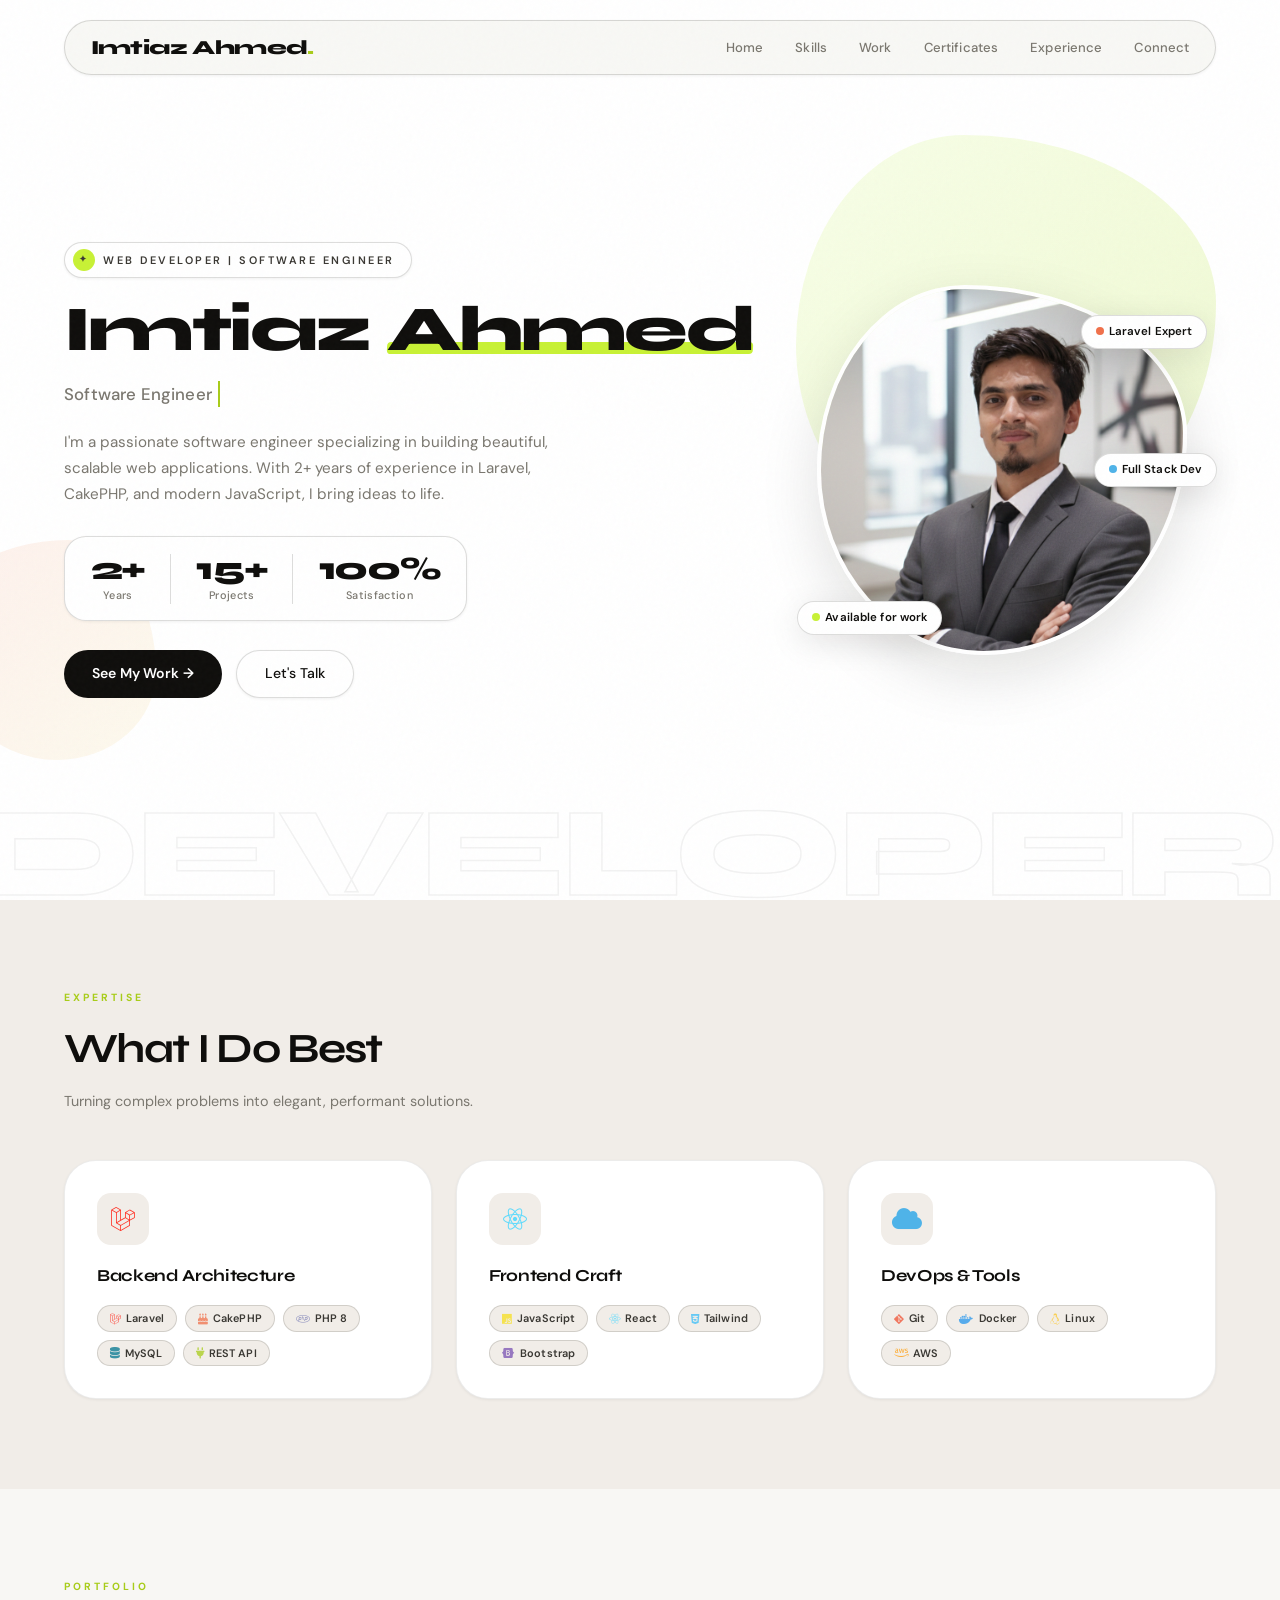
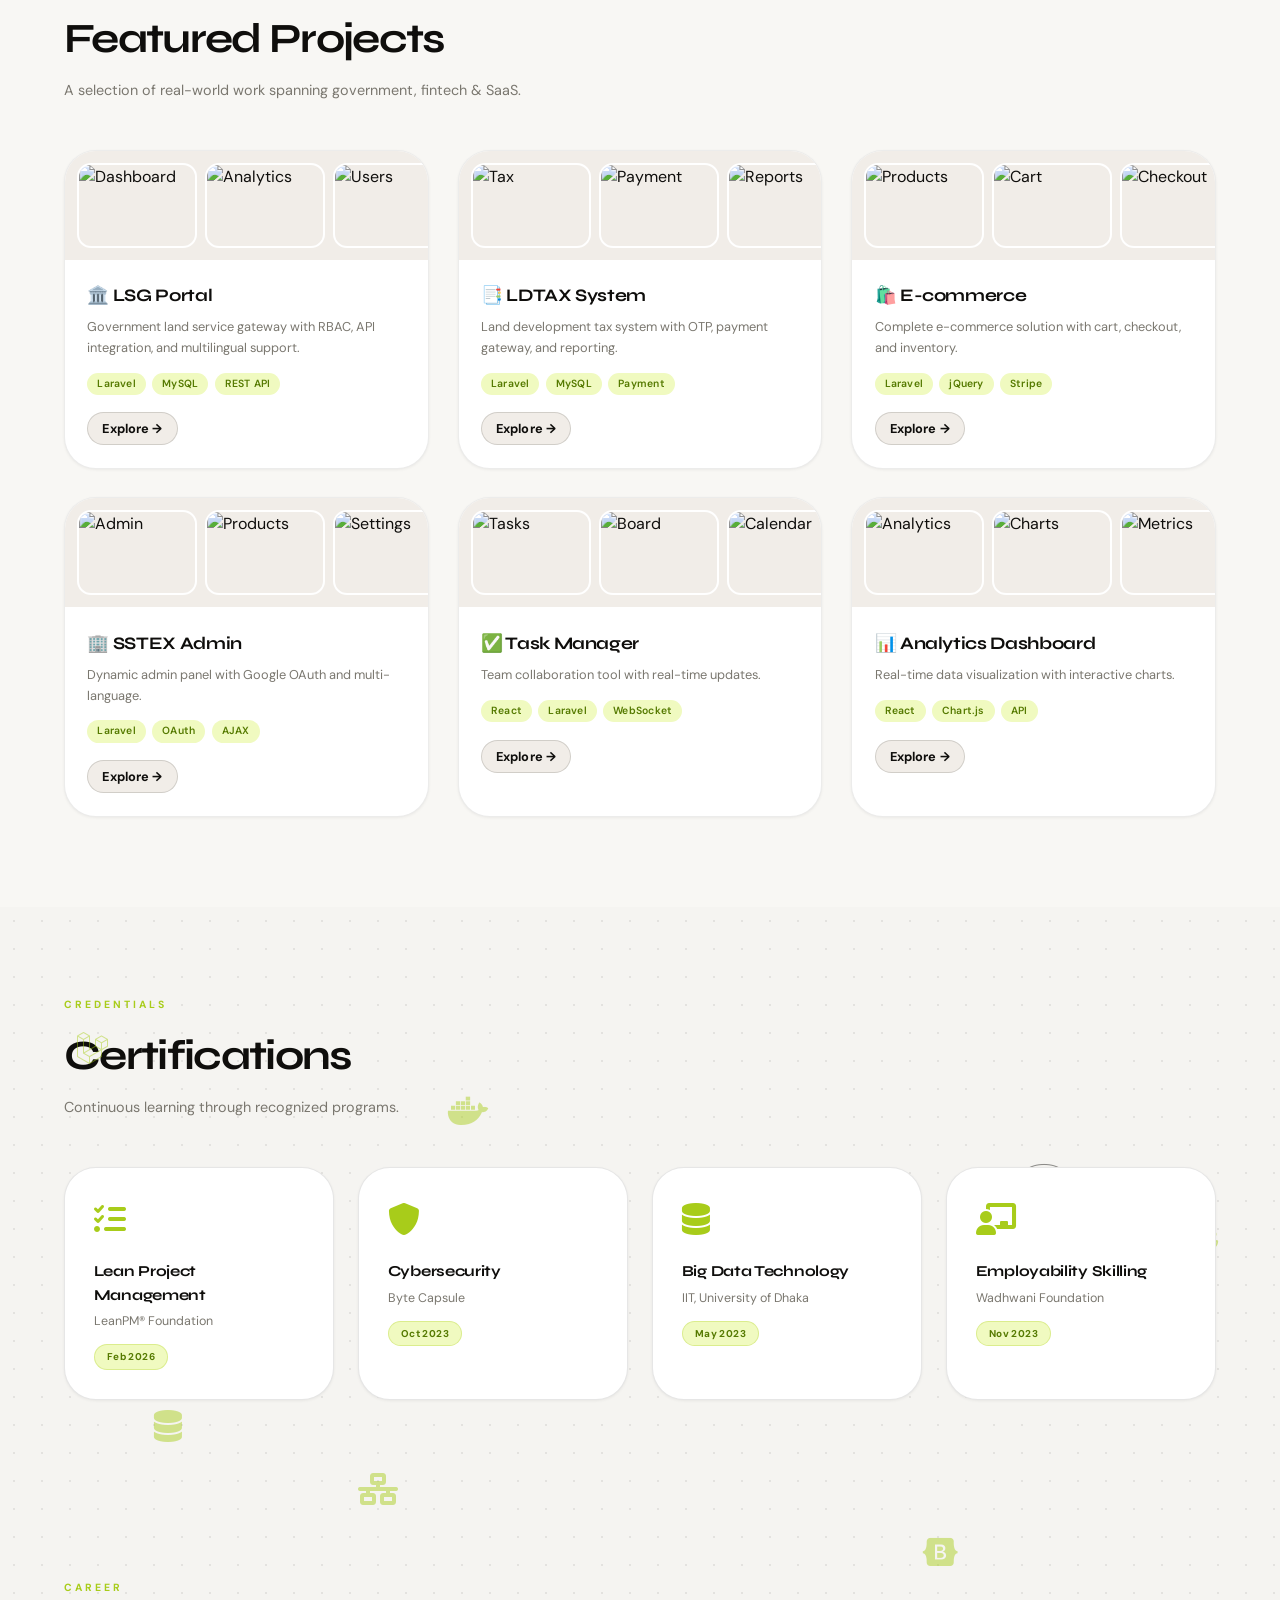
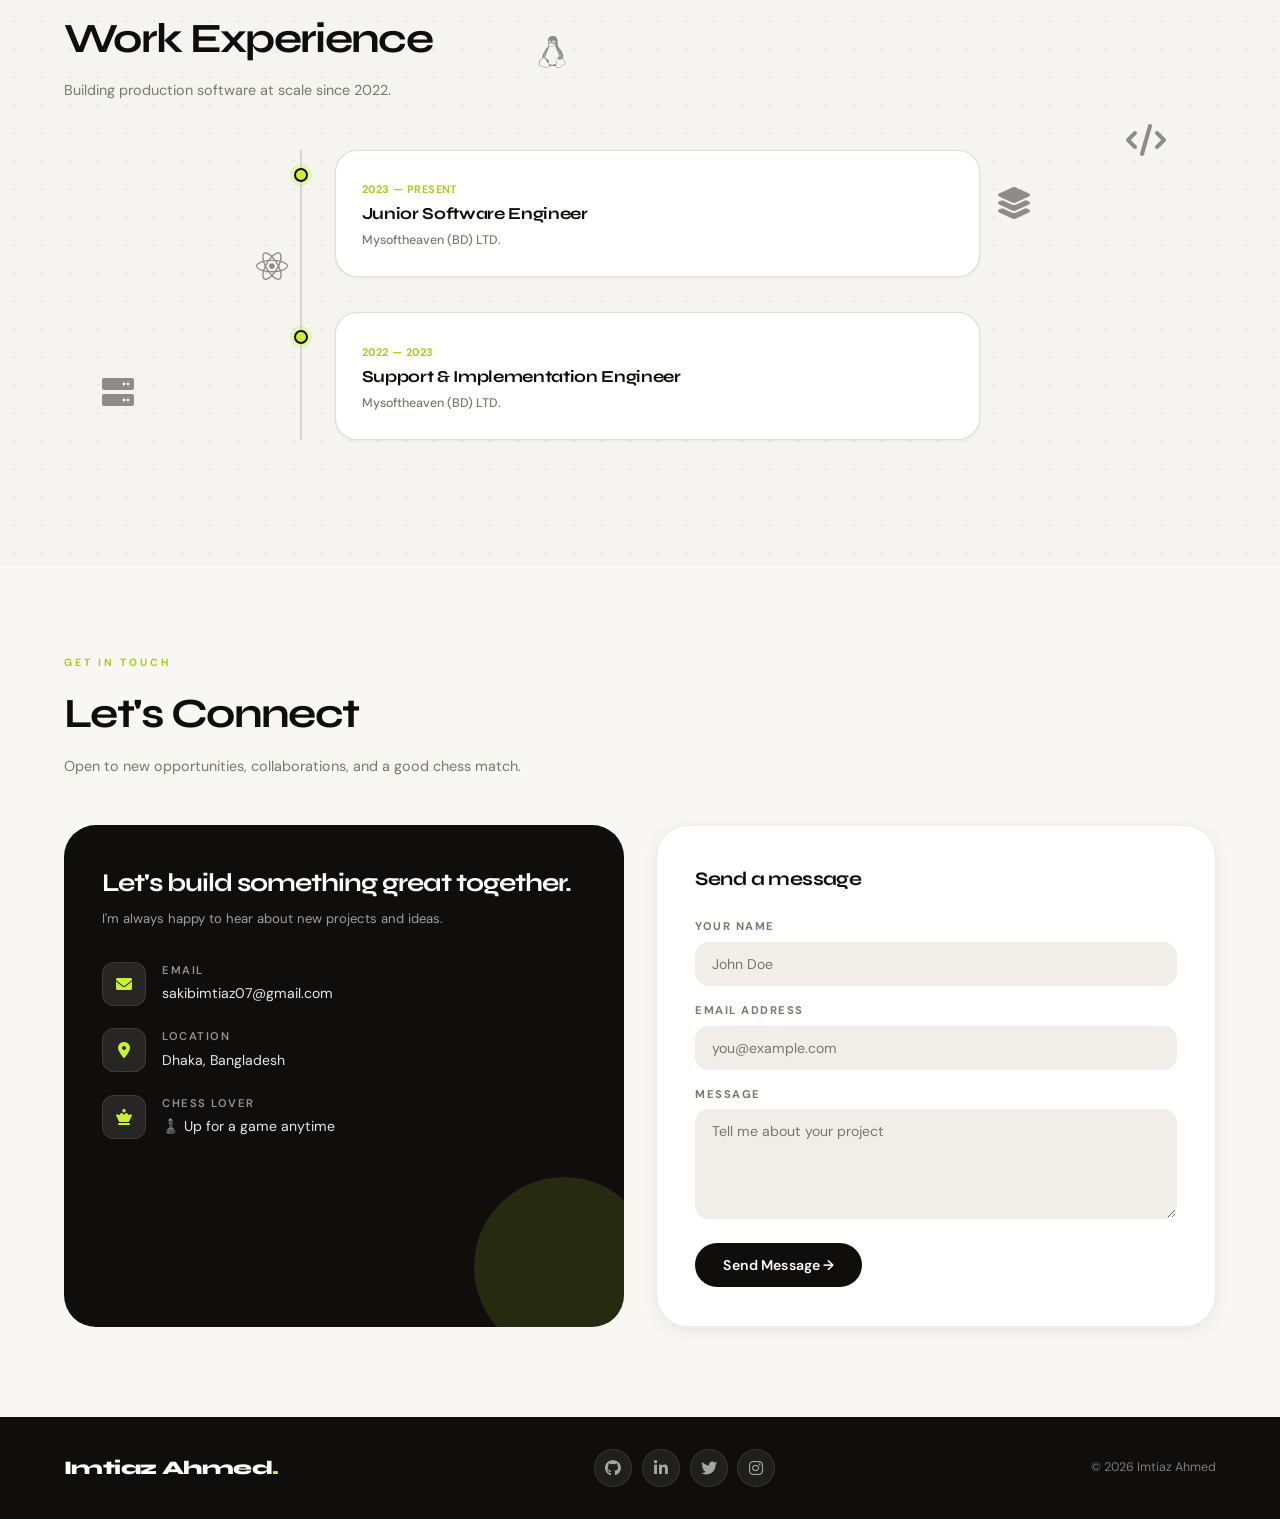
==== index.html @ 787b734d "floating background" ====
<!DOCTYPE html>
<html lang="en">
<head>
<meta charset="UTF-8">
<meta name="viewport" content="width=device-width, initial-scale=1.0, user-scalable=yes">
<meta name="description" content="Imtiaz Ahmed - Creative Full Stack Developer Portfolio">
<title>Imtiaz Ahmed | Software Engineer</title>

<link rel="preconnect" href="https://fonts.googleapis.com">
<link href="https://fonts.googleapis.com/css2?family=Syne:wght@400;500;600;700;800&family=DM+Sans:opsz,wght@9..40,300;9..40,400;9..40,500;9..40,600&display=swap" rel="stylesheet">
<link rel="stylesheet" href="https://cdnjs.cloudflare.com/ajax/libs/font-awesome/6.0.0-beta3/css/all.min.css">

<style>
*, *::before, *::after {
  margin: 0;
  padding: 0;
  box-sizing: border-box;
}

:root {
  --bg: #f8f7f4;
  --bg-soft: #f1ede8;
  --bg-card: #ffffff;
  --ink: #0f0e0c;
  --ink-2: #3a3833;
  --ink-3: #7a776f;
  --ink-4: #b0ad a6;
  --lime: #c8f135;
  --lime-dark: #a8cc1a;
  --lime-pale: #f0fac0;
  --gold: #e8c547;
  --coral: #f0704a;
  --sky: #4fb3e8;
  --border: rgba(15,14,12,0.08);
  --border-2: rgba(15,14,12,0.14);
  --shadow-sm: 0 1px 3px rgba(15,14,12,0.06);
  --shadow: 0 4px 16px rgba(15,14,12,0.07);
  --shadow-md: 0 8px 32px rgba(15,14,12,0.10);
  --shadow-lg: 0 20px 60px rgba(15,14,12,0.12);
  --r-sm: 14px;
  --r: 22px;
  --r-lg: 32px;
  --r-xl: 48px;
  --font-display: 'Syne', sans-serif;
  --font-body: 'DM Sans', sans-serif;
}

html { scroll-behavior: smooth; }

body {
  font-family: var(--font-body);
  background: #ffffff;
  color: var(--ink);
  line-height: 1.55;
  overflow-x: hidden;
}

::selection { background: var(--lime); color: var(--ink); }

::-webkit-scrollbar { width: 5px; }
::-webkit-scrollbar-track { background: var(--bg-soft); }
::-webkit-scrollbar-thumb { background: var(--ink); border-radius: 10px; }

/* ====== NOISE OVERLAY ====== */
body::before {
  content: '';
  position: fixed;
  inset: 0;
  pointer-events: none;
  z-index: 9999;
  opacity: 0.025;
  background-image: url("data:image/svg+xml,%3Csvg viewBox='0 0 256 256' xmlns='http://www.w3.org/2000/svg'%3E%3Cfilter id='noise'%3E%3CfeTurbulence type='fractalNoise' baseFrequency='0.9' numOctaves='4' stitchTiles='stitch'/%3E%3C/filter%3E%3Crect width='100%25' height='100%25' filter='url(%23noise)'/%3E%3C/svg%3E");
}

/* ====== NAV ====== */
nav {
  position: fixed;
  top: 20px;
  left: 50%;
  transform: translateX(-50%);
  width: 90%;
  max-width: 1200px;
  background: rgba(248,247,244,0.88);
  backdrop-filter: blur(20px);
  -webkit-backdrop-filter: blur(20px);
  border-radius: 60px;
  padding: 0.7rem 1.6rem;
  z-index: 1000;
  transition: all 0.35s cubic-bezier(0.4,0,0.2,1);
  border: 1px solid var(--border-2);
  box-shadow: var(--shadow-sm);
}

nav.scrolled {
  top: 10px;
  box-shadow: var(--shadow);
}

.nav-container {
  display: flex;
  justify-content: space-between;
  align-items: center;
}

.logo {
  font-family: var(--font-display);
  font-size: 1.25rem;
  font-weight: 800;
  color: var(--ink);
  letter-spacing: -0.03em;
  position: relative;
}

.logo::after {
  content: '.';
  color: var(--lime-dark);
}

.nav-links {
  display: flex;
  gap: 2rem;
  list-style: none;
}

.nav-links a {
  text-decoration: none;
  color: var(--ink-3);
  font-weight: 500;
  font-size: 0.82rem;
  letter-spacing: 0.01em;
  transition: color 0.2s;
  position: relative;
}

.nav-links a::after {
  content: '';
  position: absolute;
  bottom: -3px;
  left: 0;
  width: 0;
  height: 2px;
  background: var(--lime-dark);
  border-radius: 2px;
  transition: width 0.2s;
}

.nav-links a:hover { color: var(--ink); }
.nav-links a:hover::after { width: 100%; }

.menu-btn {
  display: none;
  font-size: 1.2rem;
  cursor: pointer;
  color: var(--ink);
  background: none;
  border: none;
}

/* ====== HERO ====== */
.hero {
  min-height: 100vh;
  display: flex;
  align-items: center;
  padding: 120px 5% 80px;
  position: relative;
  overflow: clip;
}

/* big decorative bg text */
.hero-bg-text {
  position: absolute;
  bottom: -2%;
  left: -2%;
  font-family: var(--font-display);
  font-size: clamp(65px, 10vw, 130px);
  font-weight: 800;
  color: transparent;
  -webkit-text-stroke: 1.5px rgba(15,14,12,0.055);
  letter-spacing: -0.04em;
  line-height: 1;
  pointer-events: none;
  user-select: none;
  white-space: nowrap;
  width: max-content;
}

/* floating accent shapes */
.hero-shape-1 {
  position: absolute;
  top: 15%;
  right: 5%;
  width: 420px;
  height: 420px;
  border-radius: 40% 60% 55% 45% / 50% 40% 60% 50%;
  background: linear-gradient(135deg, #d4f97c 0%, #b8e832 60%, #96cc00 100%);
  opacity: 0.18;
  animation: morphBlob 12s ease-in-out infinite;
  pointer-events: none;
}

.hero-shape-2 {
  position: absolute;
  top: 60%;
  left: -5%;
  width: 220px;
  height: 220px;
  border-radius: 60% 40% 45% 55% / 40% 60% 40% 60%;
  background: linear-gradient(135deg, var(--coral), var(--gold));
  opacity: 0.10;
  animation: morphBlob 16s ease-in-out infinite reverse;
  pointer-events: none;
}

@keyframes morphBlob {
  0%,100% { border-radius: 40% 60% 55% 45% / 50% 40% 60% 50%; transform: rotate(0deg); }
  33% { border-radius: 60% 40% 35% 65% / 40% 65% 35% 60%; transform: rotate(4deg); }
  66% { border-radius: 35% 65% 60% 40% / 65% 35% 65% 35%; transform: rotate(-4deg); }
}

.hero-container {
  max-width: 1200px;
  margin: 0 auto;
  display: grid;
  grid-template-columns: 1fr 0.85fr;
  gap: 4rem;
  align-items: center;
  position: relative;
  z-index: 2;
  width: 100%;
}

.hero-badge {
  display: inline-flex;
  align-items: center;
  gap: 8px;
  font-size: 0.68rem;
  font-weight: 600;
  text-transform: uppercase;
  letter-spacing: 2.5px;
  color: var(--ink-2);
  margin-bottom: 1.4rem;
  padding: 6px 16px 6px 8px;
  background: white;
  border-radius: 30px;
  border: 1px solid var(--border-2);
  box-shadow: var(--shadow-sm);
}

.hero-badge-dot {
  width: 22px;
  height: 22px;
  border-radius: 50%;
  background: var(--lime);
  display: flex;
  align-items: center;
  justify-content: center;
  font-size: 0.55rem;
  animation: pulse-dot 2s ease infinite;
}

@keyframes pulse-dot {
  0%,100% { box-shadow: 0 0 0 0 rgba(200,241,53,0.5); }
  50% { box-shadow: 0 0 0 6px rgba(200,241,53,0); }
}

.hero h1 {
  font-family: var(--font-display);
  font-size: clamp(2.5rem, 5vw, 4.5rem);
  font-weight: 800;
  line-height: 0.9;
  letter-spacing: -0.04em;
  margin-bottom: 1rem;
  color: var(--ink);
  white-space: nowrap;
}

.hero h1 .highlight {
  position: relative;
  display: inline-block;
  color: var(--ink);
}

.hero h1 .highlight::after {
  content: '';
  position: absolute;
  bottom: 4px;
  left: 0;
  width: 100%;
  height: 12px;
  background: var(--lime);
  border-radius: 4px;
  z-index: -1;
  transform: skewX(-3deg);
}

/* ===== TYPING TEXT ===== */
.typing-wrapper {
  min-height: 40px;
  display: flex;
  align-items: center;
  margin-bottom: 0.8rem;
}

#typed-text {
  font-size: 1.05rem;
  font-weight: 500;
  color: var(--ink-3);
  display: inline-block;
  white-space: nowrap;
  border-right: 2.5px solid var(--lime-dark);
  padding-right: 6px;
  min-height: 1.2em;
  letter-spacing: 0.01em;
}

@keyframes blink {
  0%, 100% { border-color: var(--lime-dark); }
  50% { border-color: transparent; }
}

#typed-text { animation: blink 1s step-end infinite; }

.hero-desc {
  color: var(--ink-3);
  margin: 1rem 0 1.5rem;
  line-height: 1.7;
  font-size: 0.95rem;
  max-width: 500px;
}

.hero-stats {
  display: flex;
  gap: 0;
  margin: 1.8rem 0;
  background: white;
  border-radius: var(--r);
  border: 1px solid var(--border-2);
  overflow: hidden;
  width: fit-content;
  box-shadow: var(--shadow-sm);
}

.hero-stat-item {
  padding: 1rem 1.6rem;
  text-align: center;
  position: relative;
}

.hero-stat-item:not(:last-child)::after {
  content: '';
  position: absolute;
  right: 0;
  top: 20%;
  height: 60%;
  width: 1px;
  background: var(--border-2);
}

.stat-value {
  font-family: var(--font-display);
  font-size: 2rem;
  font-weight: 800;
  color: var(--ink);
  letter-spacing: -0.04em;
  line-height: 1;
  display: block;
}

.stat-label {
  font-size: 0.68rem;
  color: var(--ink-3);
  font-weight: 500;
  margin-top: 2px;
  letter-spacing: 0.03em;
}

.btn-group {
  display: flex;
  gap: 0.9rem;
  flex-wrap: wrap;
}

.btn-primary {
  background: var(--ink);
  color: white;
  padding: 13px 28px;
  border-radius: 40px;
  text-decoration: none;
  font-family: var(--font-body);
  font-weight: 600;
  font-size: 0.88rem;
  transition: all 0.25s;
  display: inline-flex;
  align-items: center;
  gap: 8px;
  border: none;
  cursor: pointer;
  letter-spacing: 0.01em;
}

.btn-primary:hover {
  background: var(--ink-2);
  transform: translateY(-2px);
  box-shadow: 0 8px 24px rgba(15,14,12,0.2);
}

.btn-outline {
  border: 1.5px solid var(--border-2);
  background: white;
  padding: 12px 28px;
  border-radius: 40px;
  text-decoration: none;
  color: var(--ink);
  font-family: var(--font-body);
  font-weight: 500;
  font-size: 0.88rem;
  transition: all 0.25s;
  display: inline-flex;
  align-items: center;
  gap: 8px;
  box-shadow: var(--shadow-sm);
}

.btn-outline:hover {
  border-color: var(--ink);
  transform: translateY(-2px);
  box-shadow: var(--shadow);
}

.profile-wrapper {
  display: flex;
  justify-content: flex-end;
  align-items: center;
  position: relative;
}

.profile-frame {
  position: relative;
  width: 370px;
  height: 370px;
}

.profile-img {
  width: 100%;
  height: 100%;
  border-radius: 40% 60% 55% 45% / 50% 40% 60% 50%;
  object-fit: cover;
  border: 4px solid white;
  box-shadow: var(--shadow-lg);
  animation: morphFrame 14s ease-in-out infinite;
  display: block;
}

@keyframes morphFrame {
  0%,100% { border-radius: 40% 60% 55% 45% / 50% 40% 60% 50%; }
  33% { border-radius: 60% 40% 40% 60% / 45% 60% 40% 55%; }
  66% { border-radius: 45% 55% 60% 40% / 60% 40% 55% 45%; }
}

/* floating chips on profile */
.profile-chip {
  position: absolute;
  background: white;
  border-radius: 30px;
  padding: 7px 14px;
  font-size: 0.72rem;
  font-weight: 600;
  color: var(--ink);
  box-shadow: var(--shadow-md);
  border: 1px solid var(--border-2);
  white-space: nowrap;
  letter-spacing: 0.01em;
}

.chip-1 { bottom: 20px; left: -20px; }
.chip-2 { top: 30px; right: -20px; }
.chip-3 { top: 50%; right: -30px; transform: translateY(-50%); }

.chip-dot {
  display: inline-block;
  width: 8px;
  height: 8px;
  border-radius: 50%;
  margin-right: 5px;
}

/* ====== SECTION BASE ====== */
section {
  padding: 90px 5%;
}

.section-container {
  max-width: 1200px;
  margin: 0 auto;
}

.section-eyebrow {
  font-size: 0.65rem;
  font-weight: 700;
  text-transform: uppercase;
  letter-spacing: 3px;
  color: var(--lime-dark);
  margin-bottom: 0.7rem;
}

.section-title {
  font-family: var(--font-display);
  font-size: clamp(1.8rem, 3.5vw, 2.6rem);
  font-weight: 700;
  letter-spacing: -0.04em;
  margin-bottom: 0.5rem;
  color: var(--ink);
  text-align: left;
}

.section-title span {
  position: relative;
  display: inline-block;
}

.section-title span::after {
  content: '';
  position: absolute;
  bottom: 2px;
  left: 0;
  width: 100%;
  height: 8px;
  background: var(--lime);
  border-radius: 3px;
  z-index: -1;
  transform: skewX(-2deg);
}

.section-subtitle {
  color: var(--ink-3);
  font-size: 0.9rem;
  margin-bottom: 3rem;
  max-width: 480px;
}

/* ====== SKILLS ====== */
#skills {
  background: var(--bg-soft);
}

.skills-grid {
  display: grid;
  grid-template-columns: repeat(auto-fit, minmax(300px, 1fr));
  gap: 1.5rem;
}

.skill-card {
  background: white;
  border-radius: var(--r-lg);
  padding: 2rem;
  transition: all 0.3s cubic-bezier(0.4,0,0.2,1);
  box-shadow: var(--shadow-sm);
  border: 1px solid var(--border);
  position: relative;
  overflow: hidden;
}

.skill-card::before {
  content: '';
  position: absolute;
  top: 0;
  left: 0;
  right: 0;
  height: 3px;
  background: linear-gradient(90deg, var(--lime), var(--sky));
  transform: scaleX(0);
  transform-origin: left;
  transition: transform 0.3s;
}

.skill-card:hover {
  transform: translateY(-6px);
  box-shadow: var(--shadow-md);
  border-color: rgba(200,241,53,0.4);
}

.skill-card:hover::before { transform: scaleX(1); }

.skill-icon {
  width: 52px;
  height: 52px;
  border-radius: 14px;
  background: var(--bg-soft);
  display: flex;
  align-items: center;
  justify-content: center;
  font-size: 1.5rem;
  margin-bottom: 1.1rem;
  color: var(--ink-2);
}

.skill-card h3 {
  font-family: var(--font-display);
  font-size: 1.05rem;
  font-weight: 700;
  letter-spacing: -0.02em;
  margin-bottom: 0.3rem;
  color: var(--ink);
}

.skill-tags {
  display: flex;
  flex-wrap: wrap;
  gap: 0.5rem;
  margin-top: 1rem;
}

.skill-tag {
  background: var(--bg-soft);
  padding: 4px 12px;
  border-radius: 30px;
  font-size: 0.68rem;
  color: var(--ink-2);
  font-weight: 600;
  border: 1px solid var(--border-2);
  letter-spacing: 0.01em;
  display: inline-flex;
  align-items: center;
  gap: 5px;
}

.skill-tag i {
  font-size: 0.7rem;
  opacity: 0.75;
}

/* ====== PROJECTS ====== */
#projects { background: var(--bg); }

.projects-grid {
  display: grid;
  grid-template-columns: repeat(auto-fill, minmax(360px, 1fr));
  gap: 1.8rem;
}

.project-card {
  background: white;
  border-radius: var(--r-lg);
  overflow: hidden;
  transition: all 0.3s cubic-bezier(0.4,0,0.2,1);
  box-shadow: var(--shadow-sm);
  border: 1px solid var(--border);
}

.project-card:hover {
  transform: translateY(-8px);
  box-shadow: var(--shadow-lg);
  border-color: rgba(200,241,53,0.35);
}

.project-gallery {
  display: flex;
  gap: 8px;
  padding: 12px;
  background: var(--bg-soft);
  overflow-x: auto;
}

.project-gallery::-webkit-scrollbar { height: 3px; }
.project-gallery::-webkit-scrollbar-thumb { background: var(--border-2); border-radius: 2px; }

.project-gallery img {
  width: 120px;
  height: 85px;
  object-fit: cover;
  border-radius: var(--r-sm);
  cursor: pointer;
  border: 2px solid white;
  transition: all 0.2s;
  flex-shrink: 0;
}

.project-gallery img:hover {
  transform: scale(1.04);
  border-color: var(--lime-dark);
}

.project-info { padding: 1.4rem; }

.project-title {
  font-family: var(--font-display);
  font-size: 1.1rem;
  font-weight: 700;
  letter-spacing: -0.02em;
  margin-bottom: 0.5rem;
  color: var(--ink);
}

.project-desc {
  color: var(--ink-3);
  font-size: 0.8rem;
  margin-bottom: 0.9rem;
  line-height: 1.6;
}

.project-tech {
  display: flex;
  flex-wrap: wrap;
  gap: 0.4rem;
  margin-bottom: 1.1rem;
}

.project-tech span {
  background: var(--lime-pale);
  padding: 3px 10px;
  border-radius: 20px;
  font-size: 0.65rem;
  color: #557a00;
  font-weight: 600;
  letter-spacing: 0.02em;
}

.project-link {
  color: var(--ink);
  text-decoration: none;
  font-size: 0.8rem;
  font-weight: 700;
  display: inline-flex;
  align-items: center;
  gap: 6px;
  cursor: pointer;
  background: none;
  border: none;
  font-family: var(--font-body);
  padding: 7px 14px;
  background: var(--bg-soft);
  border-radius: 30px;
  border: 1px solid var(--border-2);
  transition: all 0.2s;
  letter-spacing: 0.01em;
}

.project-link:hover {
  background: var(--ink);
  color: white;
  border-color: var(--ink);
  gap: 10px;
}

/* ====== CERT + EXP WRAPPER ====== */
.cert-exp-wrapper {
  position: relative;
  overflow: hidden;
  padding: 0;
  background: #f5f4f1;
  isolation: isolate;
}

/* Subtle dot grid bg */
.cert-exp-wrapper::before {
  content: '';
  position: absolute;
  inset: 0;
  background-image: radial-gradient(circle, rgba(15,14,12,0.08) 1px, transparent 1px);
  background-size: 28px 28px;
  pointer-events: none;
  z-index: 0;
}

/* floating bg icons */
.floating-tech {
  position: absolute;
  inset: 0;
  z-index: 0;
  pointer-events: none;
}

.floating-tech i {
  position: absolute;
  font-size: 32px;
  color: rgba(15,14,12,0.45);
  animation: floatTech 18s ease-in-out infinite;
}

.floating-tech i:nth-child(odd) { color: rgba(168,204,26,0.48); }
.floating-tech i:nth-child(1){top:10%;left:6%;}
.floating-tech i:nth-child(2){top:20%;left:80%;}
.floating-tech i:nth-child(3){top:40%;left:12%;}
.floating-tech i:nth-child(4){top:65%;left:88%;}
.floating-tech i:nth-child(5){top:30%;left:55%;}
.floating-tech i:nth-child(6){top:75%;left:20%;}
.floating-tech i:nth-child(7){top:50%;left:72%;}
.floating-tech i:nth-child(8){top:82%;left:60%;}
.floating-tech i:nth-child(9){top:15%;left:35%;}
.floating-tech i:nth-child(10){top:58%;left:42%;}
.floating-tech i:nth-child(11){top:25%;left:92%;}
.floating-tech i:nth-child(12){top:85%;left:8%;}
.floating-tech i:nth-child(13){top:45%;left:28%;}
.floating-tech i:nth-child(14){top:70%;left:78%;}

@keyframes floatTech {
  0%,100% { transform: translateY(0) rotate(0deg); }
  50% { transform: translateY(-28px) rotate(8deg); }
}

/* section headers inside cert-exp wrapper */
.cert-exp-wrapper .section-title {
  color: var(--ink);
}

/* ====== CERTS ====== */
#certifications { padding: 90px 5%; }

.certs-grid {
  display: grid;
  grid-template-columns: repeat(auto-fill, minmax(260px, 1fr));
  gap: 1.5rem;
  position: relative;
  z-index: 2;
}

.cert-card {
  padding: 1.8rem;
  border-radius: var(--r-lg);
  background: white;
  border: 1px solid rgba(15,14,12,0.10);
  color: var(--ink);
  transition: all 0.3s cubic-bezier(0.4,0,0.2,1);
  position: relative;
  overflow: hidden;
  box-shadow: var(--shadow-sm);
}

.cert-card::after {
  content: '';
  position: absolute;
  bottom: 0;
  left: 0;
  right: 0;
  height: 3px;
  background: linear-gradient(90deg, var(--lime), var(--gold));
  transform: scaleX(0);
  transform-origin: left;
  transition: transform 0.3s;
}

.cert-card:hover {
  transform: translateY(-8px) scale(1.01);
  box-shadow: var(--shadow-md);
  border-color: rgba(200,241,53,0.5);
}

.cert-card:hover::after { transform: scaleX(1); }

.cert-icon {
  font-size: 2rem;
  margin-bottom: 0.9rem;
  color: var(--lime-dark);
}

.cert-card h3 {
  font-family: var(--font-display);
  font-size: 0.95rem;
  font-weight: 700;
  letter-spacing: -0.02em;
  margin-bottom: 0.3rem;
  color: var(--ink);
}

.cert-card p {
  font-size: 0.78rem;
  color: var(--ink-3);
}

.cert-badge {
  display: inline-block;
  margin-top: 0.8rem;
  font-size: 0.62rem;
  font-weight: 700;
  padding: 4px 12px;
  border-radius: 20px;
  background: var(--lime-pale);
  color: #557a00;
  letter-spacing: 0.04em;
  border: 1px solid rgba(168,204,26,0.3);
}

/* ====== TIMELINE ====== */
#experience { padding: 90px 5%; }

.timeline {
  max-width: 680px;
  margin: 0 auto;
  position: relative;
  z-index: 2;
}

.timeline::before {
  content: '';
  position: absolute;
  left: 0;
  top: 0;
  width: 2px;
  height: 100%;
  background: var(--border-2);
}

.timeline-item {
  position: relative;
  padding-left: 2.2rem;
  margin-bottom: 2.2rem;
}

.timeline-dot {
  position: absolute;
  left: -6px;
  top: 18px;
  width: 14px;
  height: 14px;
  background: var(--lime);
  border-radius: 50%;
  border: 2.5px solid var(--ink);
  box-shadow: 0 0 0 4px rgba(200,241,53,0.3);
}

.timeline-content {
  background: white;
  border-radius: var(--r);
  padding: 1.6rem;
  border: 1px solid var(--border-2);
  box-shadow: var(--shadow-sm);
  transition: all 0.3s;
}

.timeline-item:hover .timeline-content {
  transform: translateX(6px);
  box-shadow: var(--shadow);
  border-color: rgba(200,241,53,0.4);
}

.timeline-date {
  font-size: 0.68rem;
  font-weight: 700;
  color: var(--lime-dark);
  letter-spacing: 0.04em;
  text-transform: uppercase;
  margin-bottom: 0.3rem;
}

.timeline-title {
  font-family: var(--font-display);
  font-size: 1.05rem;
  font-weight: 700;
  letter-spacing: -0.02em;
  margin-bottom: 0.25rem;
  color: var(--ink);
}

.timeline-company {
  font-size: 0.78rem;
  color: var(--ink-3);
  font-weight: 500;
}

/* ====== CONTACT ====== */
#contact { background: var(--bg); }

.contact-grid {
  display: grid;
  grid-template-columns: 1fr 1fr;
  gap: 2rem;
}

.contact-info {
  background: var(--ink);
  border-radius: var(--r-lg);
  padding: 2.4rem;
  color: white;
  position: relative;
  overflow: hidden;
}

.contact-info::before {
  content: '';
  position: absolute;
  bottom: -30px;
  right: -30px;
  width: 180px;
  height: 180px;
  border-radius: 50%;
  background: var(--lime);
  opacity: 0.12;
}

.contact-info-title {
  font-family: var(--font-display);
  font-size: 1.6rem;
  font-weight: 700;
  letter-spacing: -0.04em;
  margin-bottom: 0.4rem;
}

.contact-info-sub {
  font-size: 0.82rem;
  opacity: 0.6;
  margin-bottom: 2rem;
}

.contact-item {
  display: flex;
  align-items: flex-start;
  gap: 1rem;
  margin-bottom: 1.4rem;
}

.contact-icon {
  width: 44px;
  height: 44px;
  background: rgba(255,255,255,0.1);
  border-radius: 12px;
  display: flex;
  align-items: center;
  justify-content: center;
  color: var(--lime);
  font-size: 1rem;
  flex-shrink: 0;
  border: 1px solid rgba(255,255,255,0.1);
}

.contact-item strong {
  display: block;
  font-size: 0.7rem;
  text-transform: uppercase;
  letter-spacing: 1.5px;
  opacity: 0.55;
  margin-bottom: 2px;
  font-weight: 600;
}

.contact-item span {
  font-size: 0.88rem;
  opacity: 0.9;
}

.contact-form {
  background: white;
  border-radius: var(--r-lg);
  padding: 2.4rem;
  box-shadow: var(--shadow);
  border: 1px solid var(--border);
}

.contact-form-title {
  font-family: var(--font-display);
  font-size: 1.2rem;
  font-weight: 700;
  letter-spacing: -0.03em;
  margin-bottom: 1.5rem;
  color: var(--ink);
}

.form-group {
  margin-bottom: 1rem;
}

.form-group label {
  display: block;
  font-size: 0.7rem;
  font-weight: 700;
  text-transform: uppercase;
  letter-spacing: 1.5px;
  color: var(--ink-3);
  margin-bottom: 0.4rem;
}

.form-group input,
.form-group textarea {
  width: 100%;
  padding: 12px 16px;
  background: var(--bg-soft);
  border: 1.5px solid transparent;
  border-radius: var(--r-sm);
  font-family: var(--font-body);
  font-size: 0.88rem;
  color: var(--ink);
  transition: all 0.2s;
}

.form-group input:focus,
.form-group textarea:focus {
  outline: none;
  border-color: var(--lime-dark);
  background: white;
  box-shadow: 0 0 0 4px rgba(200,241,53,0.15);
}

.form-group textarea {
  min-height: 110px;
  resize: vertical;
}

/* ====== FOOTER ====== */
footer {
  background: var(--ink);
  padding: 2rem 5%;
  color: white;
}

.footer-content {
  max-width: 1200px;
  margin: 0 auto;
  display: flex;
  justify-content: space-between;
  align-items: center;
  flex-wrap: wrap;
  gap: 1rem;
}

.footer-logo {
  font-family: var(--font-display);
  font-size: 1.2rem;
  font-weight: 800;
  color: white;
  letter-spacing: -0.03em;
}

.footer-logo::after {
  content: '.';
  color: var(--lime);
}

.footer-copy {
  font-size: 0.78rem;
  opacity: 0.45;
}

.social-links {
  display: flex;
  gap: 0.6rem;
}

.social-links a {
  width: 38px;
  height: 38px;
  background: rgba(255,255,255,0.07);
  border-radius: 50%;
  display: flex;
  align-items: center;
  justify-content: center;
  color: rgba(255,255,255,0.6);
  transition: all 0.2s;
  text-decoration: none;
  border: 1px solid rgba(255,255,255,0.1);
}

.social-links a:hover {
  background: var(--lime);
  color: var(--ink);
  border-color: var(--lime);
  transform: translateY(-3px);
}

/* ====== MODAL ====== */
.modal-overlay {
  display: none;
  position: fixed;
  inset: 0;
  background: rgba(15,14,12,0.6);
  z-index: 9999;
  align-items: center;
  justify-content: center;
  padding: 1rem;
  backdrop-filter: blur(8px);
  -webkit-backdrop-filter: blur(8px);
  animation: fadeOverlay 0.2s ease;
}

.modal-overlay.active { display: flex; }

@keyframes fadeOverlay {
  from { opacity: 0; }
  to { opacity: 1; }
}

.modal-box {
  background: white;
  border-radius: var(--r-xl);
  max-width: 680px;
  width: 100%;
  max-height: 90vh;
  overflow-y: auto;
  box-shadow: 0 40px 100px rgba(15,14,12,0.3);
  animation: slideUp 0.35s cubic-bezier(0.34, 1.56, 0.64, 1);
  border: 1px solid var(--border-2);
}

@keyframes slideUp {
  from { opacity: 0; transform: translateY(40px) scale(0.95); }
  to { opacity: 1; transform: translateY(0) scale(1); }
}

.modal-box::-webkit-scrollbar { width: 4px; }
.modal-box::-webkit-scrollbar-thumb { background: var(--border-2); border-radius: 4px; }

.modal-header {
  padding: 2rem 2rem 1.6rem;
  position: relative;
  border-bottom: 1px solid var(--border);
}

.modal-type-badge {
  display: inline-block;
  font-size: 0.6rem;
  font-weight: 700;
  text-transform: uppercase;
  letter-spacing: 2px;
  padding: 4px 12px;
  border-radius: 20px;
  margin-bottom: 0.7rem;
}

.modal-project-title {
  font-family: var(--font-display);
  font-size: 1.5rem;
  font-weight: 800;
  letter-spacing: -0.04em;
  margin-bottom: 0.25rem;
}

.modal-company {
  font-size: 0.8rem;
  font-weight: 500;
  opacity: 0.65;
}

.modal-close {
  position: absolute;
  top: 1.4rem;
  right: 1.4rem;
  width: 34px;
  height: 34px;
  border-radius: 50%;
  background: var(--bg-soft);
  border: 1px solid var(--border-2);
  cursor: pointer;
  font-size: 0.85rem;
  color: var(--ink-3);
  display: flex;
  align-items: center;
  justify-content: center;
  transition: all 0.2s;
}

.modal-close:hover {
  background: var(--ink);
  color: white;
  border-color: var(--ink);
}

.modal-body { padding: 1.8rem 2rem 2.2rem; }

.modal-meta-row {
  display: flex;
  flex-wrap: wrap;
  gap: 8px;
  margin-bottom: 1.5rem;
}

.modal-meta-chip {
  font-size: 0.68rem;
  padding: 5px 12px;
  border-radius: 20px;
  background: var(--bg-soft);
  color: var(--ink-2);
  border: 1px solid var(--border-2);
  font-weight: 500;
  display: inline-flex;
  align-items: center;
  gap: 5px;
}

.modal-section-label {
  font-size: 0.6rem;
  font-weight: 700;
  text-transform: uppercase;
  letter-spacing: 2px;
  color: var(--ink-3);
  margin-bottom: 0.55rem;
}

.modal-desc {
  font-size: 0.84rem;
  line-height: 1.75;
  color: var(--ink-2);
  margin-bottom: 1.5rem;
}

.modal-tech-wrap {
  display: flex;
  flex-wrap: wrap;
  gap: 6px;
  margin-bottom: 1.6rem;
}

.modal-tech-chip {
  font-size: 0.65rem;
  font-weight: 600;
  padding: 4px 12px;
  border-radius: 20px;
  letter-spacing: 0.02em;
}

.modal-divider {
  border: none;
  border-top: 1px solid var(--border);
  margin: 1.4rem 0;
}

.modal-links {
  display: flex;
  gap: 10px;
  flex-wrap: wrap;
}

.modal-link-btn {
  font-size: 0.78rem;
  font-weight: 600;
  padding: 10px 22px;
  border-radius: 30px;
  text-decoration: none;
  display: inline-flex;
  align-items: center;
  gap: 7px;
  transition: all 0.2s;
  cursor: pointer;
  border: none;
  font-family: var(--font-body);
  letter-spacing: 0.01em;
}

.modal-link-primary {
  background: var(--ink);
  color: white;
}

.modal-link-primary:hover {
  background: var(--ink-2);
  transform: translateY(-2px);
  box-shadow: 0 6px 18px rgba(15,14,12,0.2);
}

.modal-link-secondary {
  background: white;
  color: var(--ink);
  border: 1.5px solid var(--border-2) !important;
  box-shadow: var(--shadow-sm);
}

.modal-link-secondary:hover {
  border-color: var(--ink) !important;
  transform: translateY(-2px);
}

/* ====== ANIMATIONS ====== */
@keyframes fadeUp {
  from { opacity: 0; transform: translateY(28px); }
  to { opacity: 1; transform: translateY(0); }
}

.fade-up { animation: fadeUp 0.5s ease forwards; }

/* ====== RESPONSIVE ====== */
@media (max-width: 900px) {
  .menu-btn { display: block; }

  .nav-links {
    position: fixed;
    top: 72px;
    left: 5%;
    width: 90%;
    background: white;
    flex-direction: column;
    align-items: center;
    padding: 1.5rem;
    gap: 1rem;
    transition: all 0.3s;
    border-radius: var(--r-xl);
    box-shadow: var(--shadow-lg);
    border: 1px solid var(--border-2);
    transform: translateY(-16px);
    opacity: 0;
    pointer-events: none;
  }

  .nav-links.active {
    transform: translateY(0);
    opacity: 1;
    pointer-events: all;
  }

  .hero { padding: 100px 5% 60px; }

  .hero-container {
    grid-template-columns: 1fr;
    text-align: center;
    gap: 2.5rem;
  }

  .hero h1 { font-size: 3rem; }
  .hero-stats { justify-content: center; }
  .btn-group { justify-content: center; }
  .profile-wrapper { justify-content: center; }
  .profile-frame { width: 300px; height: 300px; }
  .chip-1 { left: 0; }
  .chip-2 { right: 0; }
  .chip-3 { right: -10px; }

  .hero-desc { margin: 1rem auto 1.5rem; }

  .section-title { text-align: center; }
  .section-eyebrow { text-align: center; }
  .section-subtitle { text-align: center; margin-inline: auto; }

  .projects-grid {
    grid-template-columns: repeat(auto-fill, minmax(300px, 1fr));
  }

  .contact-grid { grid-template-columns: 1fr; }

  .modal-overlay { padding: 0.75rem; align-items: flex-end; }
  .modal-box {
    border-radius: 28px 28px 20px 20px;
    max-height: 88vh;
  }
  .modal-header { padding: 1.5rem 1.6rem 1.3rem; }
  .modal-body { padding: 1.4rem 1.6rem 2rem; }
}

@media (max-width: 640px) {
  nav { top: 12px; padding: 0.7rem 1.4rem; width: 94%; }
  .logo { font-size: 1.1rem; }
  .hero { padding: 90px 4% 50px; }
  .hero h1 { font-size: 2.4rem; }
  .hero-desc { font-size: 0.88rem; }
  .hero-stats { gap: 0; width: 100%; }
  .hero-stat-item { flex: 1; }
  .stat-value { font-size: 1.6rem; }
  .btn-primary, .btn-outline { padding: 11px 22px; font-size: 0.84rem; }
  .profile-frame { width: 260px; height: 260px; }
  section { padding: 60px 4%; }
  .section-title { font-size: 1.8rem; }
  .skills-grid { grid-template-columns: 1fr; gap: 1.2rem; }
  .skill-card { padding: 1.5rem; }
  .projects-grid { grid-template-columns: 1fr; gap: 1.5rem; }
  .project-gallery img { width: 105px; height: 75px; }
  .project-info { padding: 1.2rem; }
  .certs-grid { grid-template-columns: repeat(2, 1fr); gap: 1.2rem; }
  .cert-card { padding: 1.3rem 1rem; }
  .cert-card h3 { font-size: 0.82rem; }
  .cert-card p { font-size: 0.73rem; }
  .timeline-title { font-size: 0.95rem; }
  .contact-info, .contact-form { padding: 1.6rem; }
  .footer-content { flex-direction: column; text-align: center; gap: 0.8rem; }
  .modal-overlay { padding: 0; align-items: flex-end; }
  .modal-box { border-radius: 28px 28px 0 0; max-height: 92vh; width: 100%; }
  .modal-project-title { font-size: 1.25rem; }
  .modal-header { padding: 1.3rem 1.4rem 1.1rem; }
  .modal-body { padding: 1.3rem 1.4rem 2rem; }
  .modal-close { top: 1rem; right: 1rem; }
  .modal-meta-chip { font-size: 0.63rem; padding: 3px 10px; }
  .modal-link-btn { padding: 9px 18px; font-size: 0.73rem; }
}

@media (max-width: 480px) {
  nav { top: 10px; padding: 0.65rem 1.2rem; width: 96%; }
  .hero { padding: 80px 4% 40px; }
  .hero h1 { font-size: 2rem; letter-spacing: -0.03em; }
  .hero-badge { font-size: 0.6rem; letter-spacing: 1.5px; }
  .hero-stats { flex-wrap: wrap; }
  .stat-value { font-size: 1.45rem; }
  .stat-label { font-size: 0.64rem; }
  .btn-group { flex-direction: column; align-items: center; gap: 0.7rem; }
  .btn-primary, .btn-outline { width: 100%; max-width: 260px; justify-content: center; }
  .profile-frame { width: 210px; height: 210px; }
  .profile-chip { display: none; }
  section { padding: 50px 4%; }
  .section-title { font-size: 1.55rem; }
  .project-gallery img { width: 90px; height: 65px; border-radius: 10px; }
  .project-title { font-size: 1rem; }
  .project-desc { font-size: 0.74rem; }
  .certs-grid { grid-template-columns: 1fr 1fr; gap: 1rem; }
  .cert-card { padding: 1.1rem 0.8rem; }
  .cert-icon { font-size: 1.7rem; }
  .cert-card h3 { font-size: 0.76rem; }
  .timeline-item { padding-left: 1.6rem; margin-bottom: 1.6rem; }
  .contact-info, .contact-form { padding: 1.3rem; }
  .contact-icon { width: 40px; height: 40px; font-size: 0.95rem; flex-shrink: 0; }
  .modal-meta-row { gap: 6px; }
  .modal-tech-wrap { gap: 5px; }
  .modal-tech-chip { font-size: 0.62rem; padding: 3px 9px; }
  .modal-links { flex-direction: column; gap: 8px; }
  .modal-link-btn { width: 100%; justify-content: center; padding: 10px 18px; }
}

@media (max-width: 360px) {
  .hero h1 { font-size: 1.75rem; }
  .hero-stats { gap: 0; }
  .stat-value { font-size: 1.3rem; }
  .certs-grid { grid-template-columns: 1fr; }
  .cert-card {
    padding: 1.2rem;
    text-align: left;
    display: flex;
    align-items: center;
    gap: 1rem;
  }
  .cert-icon { margin-bottom: 0; flex-shrink: 0; }
  .cert-badge { display: block; margin-top: 0.3rem; text-align: left; }
  .modal-project-title { font-size: 1.05rem; }
  nav { padding: 0.6rem 1rem; }
}
</style>
</head>
<body>

<!-- NAV -->
<nav id="navbar">
  <div class="nav-container">
    <div class="logo">Imtiaz Ahmed</div>
    <button class="menu-btn" id="menuBtn" aria-label="Toggle menu">
      <i class="fas fa-bars"></i>
    </button>
    <ul class="nav-links" id="navLinks">
      <li><a href="#home">Home</a></li>
      <li><a href="#skills">Skills</a></li>
      <li><a href="#projects">Work</a></li>
      <li><a href="#certifications">Certificates</a></li>
      <li><a href="#experience">Experience</a></li>
      <li><a href="#contact">Connect</a></li>
    </ul>
  </div>
</nav>

<!-- HERO -->
<section id="home" class="hero">
  <div class="hero-bg-text">DEVELOPER</div>
  <div class="hero-shape-1"></div>
  <div class="hero-shape-2"></div>

  <div class="hero-container">
    <div>
      <div class="hero-badge">
        <span class="hero-badge-dot">✦</span>
        WEB DEVELOPER | SOFTWARE ENGINEER
      </div>
      <h1>Imtiaz <span class="highlight">Ahmed</span></h1>
      <div class="typing-wrapper">
        <span id="typed-text"></span>
      </div>
      <p class="hero-desc">
        I'm a passionate software engineer specializing in building beautiful, scalable web applications. 
        With 2+ years of experience in Laravel, CakePHP, and modern JavaScript, I bring ideas to life.
      </p>
      <div class="hero-stats">
        <div class="hero-stat-item">
          <span class="stat-value">2+</span>
          <div class="stat-label">Years</div>
        </div>
        <div class="hero-stat-item">
          <span class="stat-value">15+</span>
          <div class="stat-label">Projects</div>
        </div>
        <div class="hero-stat-item">
          <span class="stat-value">100%</span>
          <div class="stat-label">Satisfaction</div>
        </div>
      </div>
      <div class="btn-group">
        <a href="#projects" class="btn-primary">See My Work →</a>
        <a href="#contact" class="btn-outline">Let's Talk</a>
      </div>
    </div>
    <div class="profile-wrapper">
      <div class="profile-frame">
        <img class="profile-img" src="images/dsfsgd.png" alt="Imtiaz Ahmed">
        <div class="profile-chip chip-1">
          <span class="chip-dot" style="background:var(--lime);"></span>Available for work
        </div>
        <div class="profile-chip chip-2">
          <span class="chip-dot" style="background:var(--coral);"></span>Laravel Expert
        </div>
        <div class="profile-chip chip-3">
          <span class="chip-dot" style="background:var(--sky);"></span>Full Stack Dev
        </div>
      </div>
    </div>
  </div>
</section>

<!-- SKILLS -->
<section id="skills">
  <div class="section-container">
    <p class="section-eyebrow">Expertise</p>
    <h2 class="section-title">What I <span>Do Best</span></h2>
    <p class="section-subtitle">Turning complex problems into elegant, performant solutions.</p>
    <div class="skills-grid">
      <div class="skill-card">
        <div class="skill-icon"><i class="fab fa-laravel" style="color:#FF2D20;"></i></div>
        <h3>Backend Architecture</h3>
        <div class="skill-tags">
          <span class="skill-tag"><i class="fab fa-laravel" style="color:#FF2D20;"></i> Laravel</span>
          <span class="skill-tag"><i class="fas fa-birthday-cake" style="color:#f0704a;"></i> CakePHP</span>
          <span class="skill-tag"><i class="fab fa-php" style="color:#777BB4;"></i> PHP 8</span>
          <span class="skill-tag"><i class="fas fa-database" style="color:#00758F;"></i> MySQL</span>
          <span class="skill-tag"><i class="fas fa-plug" style="color:#a8cc1a;"></i> REST API</span>
        </div>
      </div>
      <div class="skill-card">
        <div class="skill-icon"><i class="fab fa-react" style="color:#61DAFB;"></i></div>
        <h3>Frontend Craft</h3>
        <div class="skill-tags">
          <span class="skill-tag"><i class="fab fa-js" style="color:#F7DF1E;"></i> JavaScript</span>
          <span class="skill-tag"><i class="fab fa-react" style="color:#61DAFB;"></i> React</span>
          <span class="skill-tag"><i class="fab fa-css3-alt" style="color:#38BDF8;"></i> Tailwind</span>
          <span class="skill-tag"><i class="fab fa-bootstrap" style="color:#7952B3;"></i> Bootstrap</span>
        </div>
      </div>
      <div class="skill-card">
        <div class="skill-icon"><i class="fas fa-cloud" style="color:#4fb3e8;"></i></div>
        <h3>DevOps & Tools</h3>
        <div class="skill-tags">
          <span class="skill-tag"><i class="fab fa-git-alt" style="color:#F05032;"></i> Git</span>
          <span class="skill-tag"><i class="fab fa-docker" style="color:#2496ED;"></i> Docker</span>
          <span class="skill-tag"><i class="fab fa-linux" style="color:#FCC624;"></i> Linux</span>
          <span class="skill-tag"><i class="fab fa-aws" style="color:#FF9900;"></i> AWS</span>
        </div>
      </div>
    </div>
  </div>
</section>

<!-- PROJECTS -->
<section id="projects">
  <div class="section-container">
    <p class="section-eyebrow">Portfolio</p>
    <h2 class="section-title">Featured <span>Projects</span></h2>
    <p class="section-subtitle">A selection of real-world work spanning government, fintech & SaaS.</p>
    <div class="projects-grid">

      <!-- LSG Portal -->
      <div class="project-card">
        <div class="project-gallery">
          <img src="https://images.unsplash.com/photo-1551288049-bebda4e38f71?w=200" alt="Dashboard">
          <img src="https://images.unsplash.com/photo-1556742412-2e6b8c1a5f8b?w=200" alt="Analytics">
          <img src="https://images.unsplash.com/photo-1554224155-8d04cb21cd6c?w=200" alt="Users">
        </div>
        <div class="project-info">
          <h3 class="project-title">🏛️ LSG Portal</h3>
          <p class="project-desc">Government land service gateway with RBAC, API integration, and multilingual support.</p>
          <div class="project-tech"><span>Laravel</span><span>MySQL</span><span>REST API</span></div>
          <button class="project-link" onclick="openModal('lsg')">Explore →</button>
        </div>
      </div>

      <!-- LDTAX -->
      <div class="project-card">
        <div class="project-gallery">
          <img src="https://images.unsplash.com/photo-1581291518633-83b4ebd1d83e?w=200" alt="Tax">
          <img src="https://images.unsplash.com/photo-1554224155-8d04cb21cd6c?w=200" alt="Payment">
          <img src="https://images.unsplash.com/photo-1556741533-f6acd647d2fb?w=200" alt="Reports">
        </div>
        <div class="project-info">
          <h3 class="project-title">📑 LDTAX System</h3>
          <p class="project-desc">Land development tax system with OTP, payment gateway, and reporting.</p>
          <div class="project-tech"><span>Laravel</span><span>MySQL</span><span>Payment</span></div>
          <button class="project-link" onclick="openModal('ldtax')">Explore →</button>
        </div>
      </div>

      <!-- E-commerce -->
      <div class="project-card">
        <div class="project-gallery">
          <img src="https://images.unsplash.com/photo-1556742412-2e6b8c1a5f8b?w=200" alt="Products">
          <img src="https://images.unsplash.com/photo-1556741533-f6acd647d2fb?w=200" alt="Cart">
          <img src="https://images.unsplash.com/photo-1554224155-8d04cb21cd6c?w=200" alt="Checkout">
        </div>
        <div class="project-info">
          <h3 class="project-title">🛍️ E-commerce</h3>
          <p class="project-desc">Complete e-commerce solution with cart, checkout, and inventory.</p>
          <div class="project-tech"><span>Laravel</span><span>jQuery</span><span>Stripe</span></div>
          <button class="project-link" onclick="openModal('ecommerce')">Explore →</button>
        </div>
      </div>

      <!-- SSTEX Admin -->
      <div class="project-card">
        <div class="project-gallery">
          <img src="https://images.unsplash.com/photo-1472851294608-062f824d29cc?w=200" alt="Admin">
          <img src="https://images.unsplash.com/photo-1556742412-2e6b8c1a5f8b?w=200" alt="Products">
          <img src="https://images.unsplash.com/photo-1554224155-8d04cb21cd6c?w=200" alt="Settings">
        </div>
        <div class="project-info">
          <h3 class="project-title">🏢 SSTEX Admin</h3>
          <p class="project-desc">Dynamic admin panel with Google OAuth and multi-language.</p>
          <div class="project-tech"><span>Laravel</span><span>OAuth</span><span>AJAX</span></div>
          <button class="project-link" onclick="openModal('sstex')">Explore →</button>
        </div>
      </div>

      <!-- Task Manager -->
      <div class="project-card">
        <div class="project-gallery">
          <img src="https://images.unsplash.com/photo-1555421689-491a97ff2040?w=200" alt="Tasks">
          <img src="https://images.unsplash.com/photo-1556742412-2e6b8c1a5f8b?w=200" alt="Board">
          <img src="https://images.unsplash.com/photo-1554224155-8d04cb21cd6c?w=200" alt="Calendar">
        </div>
        <div class="project-info">
          <h3 class="project-title">✅ Task Manager</h3>
          <p class="project-desc">Team collaboration tool with real-time updates.</p>
          <div class="project-tech"><span>React</span><span>Laravel</span><span>WebSocket</span></div>
          <button class="project-link" onclick="openModal('taskmanager')">Explore →</button>
        </div>
      </div>

      <!-- Analytics Dashboard -->
      <div class="project-card">
        <div class="project-gallery">
          <img src="https://images.unsplash.com/photo-1551288049-bebda4e38f71?w=200" alt="Analytics">
          <img src="https://images.unsplash.com/photo-1556742412-2e6b8c1a5f8b?w=200" alt="Charts">
          <img src="https://images.unsplash.com/photo-1554224155-8d04cb21cd6c?w=200" alt="Metrics">
        </div>
        <div class="project-info">
          <h3 class="project-title">📊 Analytics Dashboard</h3>
          <p class="project-desc">Real-time data visualization with interactive charts.</p>
          <div class="project-tech"><span>React</span><span>Chart.js</span><span>API</span></div>
          <button class="project-link" onclick="openModal('analytics')">Explore →</button>
        </div>
      </div>

    </div>
  </div>
</section>

<!-- CERT + EXP WRAPPER -->
<div class="cert-exp-wrapper">

  <!-- floating bg icons -->
  <div class="floating-tech">
    <i class="fab fa-laravel"></i>
    <i class="fab fa-php"></i>
    <i class="fas fa-database"></i>
    <i class="fas fa-code"></i>
    <i class="fab fa-js"></i>
    <i class="fab fa-react"></i>
    <i class="fab fa-bootstrap"></i>
    <i class="fab fa-git-alt"></i>
    <i class="fab fa-docker"></i>
    <i class="fab fa-linux"></i>
    <i class="fab fa-aws"></i>
    <i class="fas fa-server"></i>
    <i class="fas fa-network-wired"></i>
    <i class="fas fa-layer-group"></i>
  </div>

  <!-- Certifications -->
  <section id="certifications">
    <div class="section-container">
      <p class="section-eyebrow">Credentials</p>
      <h2 class="section-title">Certifications</h2>
      <p class="section-subtitle">Continuous learning through recognized programs.</p>
      <div class="certs-grid">

        <div class="cert-card">
          <div class="cert-icon"><i class="fas fa-tasks"></i></div>
          <h3>Lean Project Management</h3>
          <p>LeanPM® Foundation</p>
          <span class="cert-badge">Feb 2026</span>
        </div>

        <div class="cert-card">
          <div class="cert-icon"><i class="fas fa-shield-alt"></i></div>
          <h3>Cybersecurity</h3>
          <p>Byte Capsule</p>
          <span class="cert-badge">Oct 2023</span>
        </div>

        <div class="cert-card">
          <div class="cert-icon"><i class="fas fa-database"></i></div>
          <h3>Big Data Technology</h3>
          <p>IIT, University of Dhaka</p>
          <span class="cert-badge">May 2023</span>
        </div>

        <div class="cert-card">
          <div class="cert-icon"><i class="fas fa-chalkboard-user"></i></div>
          <h3>Employability Skilling</h3>
          <p>Wadhwani Foundation</p>
          <span class="cert-badge">Nov 2023</span>
        </div>

      </div>
    </div>
  </section>

  <!-- Experience -->
  <section id="experience">
    <div class="section-container">
      <p class="section-eyebrow">Career</p>
      <h2 class="section-title">Work Experience</h2>
      <p class="section-subtitle">Building production software at scale since 2022.</p>
      <div class="timeline">

        <div class="timeline-item">
          <div class="timeline-dot"></div>
          <div class="timeline-content">
            <span class="timeline-date">2023 — Present</span>
            <h3 class="timeline-title">Junior Software Engineer</h3>
            <p class="timeline-company">Mysoftheaven (BD) LTD.</p>
          </div>
        </div>

        <div class="timeline-item">
          <div class="timeline-dot"></div>
          <div class="timeline-content">
            <span class="timeline-date">2022 — 2023</span>
            <h3 class="timeline-title">Support & Implementation Engineer</h3>
            <p class="timeline-company">Mysoftheaven (BD) LTD.</p>
          </div>
        </div>

      </div>
    </div>
  </section>

</div>

<!-- CONTACT -->
<section id="contact">
  <div class="section-container">
    <p class="section-eyebrow">Get in touch</p>
    <h2 class="section-title">Let's <span>Connect</span></h2>
    <p class="section-subtitle">Open to new opportunities, collaborations, and a good chess match.</p>
    <div class="contact-grid">
      <div class="contact-info">
        <p class="contact-info-title">Let's build something great together.</p>
        <p class="contact-info-sub">I'm always happy to hear about new projects and ideas.</p>
        <div class="contact-item">
          <div class="contact-icon"><i class="fas fa-envelope"></i></div>
          <div><strong>Email</strong><span>sakibimtiaz07@gmail.com</span></div>
        </div>
        <div class="contact-item">
          <div class="contact-icon"><i class="fas fa-map-marker-alt"></i></div>
          <div><strong>Location</strong><span>Dhaka, Bangladesh</span></div>
        </div>
        <div class="contact-item">
          <div class="contact-icon"><i class="fas fa-chess-queen"></i></div>
          <div><strong>Chess Lover</strong><span>♟️ Up for a game anytime</span></div>
        </div>
      </div>
      <form class="contact-form" id="contactForm">
        <p class="contact-form-title">Send a message</p>
        <div class="form-group">
          <label>Your name</label>
          <input type="text" placeholder="John Doe" required>
        </div>
        <div class="form-group">
          <label>Email address</label>
          <input type="email" placeholder="you@example.com" required>
        </div>
        <div class="form-group">
          <label>Message</label>
          <textarea placeholder="Tell me about your project" required></textarea>
        </div>
        <button type="submit" class="btn-primary" style="border: none; cursor: pointer;">Send Message →</button>
      </form>
    </div>
  </div>
</section>

<!-- FOOTER -->
<footer>
  <div class="footer-content">
    <div class="footer-logo">Imtiaz Ahmed</div>
    <div class="social-links">
      <a href="#" aria-label="GitHub"><i class="fab fa-github"></i></a>
      <a href="#" aria-label="LinkedIn"><i class="fab fa-linkedin-in"></i></a>
      <a href="#" aria-label="Twitter"><i class="fab fa-twitter"></i></a>
      <a href="#" aria-label="Instagram"><i class="fab fa-instagram"></i></a>
    </div>
    <p class="footer-copy">© 2026 Imtiaz Ahmed</p>
  </div>
</footer>

<!-- PROJECT MODAL -->
<div class="modal-overlay" id="projectModal">
  <div class="modal-box" id="modalBox">
    <div class="modal-header" id="modalHeader">
      <span class="modal-type-badge" id="modalBadge"></span>
      <h3 class="modal-project-title" id="modalTitle"></h3>
      <p class="modal-company" id="modalCompany"></p>
      <button class="modal-close" onclick="closeModal()" aria-label="Close modal">✕</button>
    </div>
    <div class="modal-body">
      <div class="modal-meta-row" id="modalMeta"></div>
      <p class="modal-section-label">About the project</p>
      <p class="modal-desc" id="modalDesc"></p>
      <p class="modal-section-label">Technologies used</p>
      <div class="modal-tech-wrap" id="modalTech"></div>
      <hr class="modal-divider">
      <div class="modal-links" id="modalLinks"></div>
    </div>
  </div>
</div>

<script>
// ========== TYPING ANIMATION ==========
const texts = [
  "Software Engineer",
  "Laravel Developer",
  "Full Stack Developer",
  "Creating Web Experiences",
  "Writing Clean Code",
  "Solving problems",
  "Bug Fixing"
];
let idx = 0, char = 0, del = false;
const typedEl = document.getElementById("typed-text");

function typeEffect() {
  const current = texts[idx];
  if (del) {
    typedEl.textContent = current.substring(0, char - 1);
    char--;
  } else {
    typedEl.textContent = current.substring(0, char + 1);
    char++;
  }

  if (!del && char === current.length) {
    del = true;
    setTimeout(typeEffect, 2000);
    return;
  }

  if (del && char === 0) {
    del = false;
    idx = (idx + 1) % texts.length;
  }

  setTimeout(typeEffect, del ? 50 : 100);
}
typeEffect();

// ========== NAV SCROLL ==========
window.addEventListener("scroll", () => {
  const nav = document.getElementById("navbar");
  if (window.scrollY > 50) nav.classList.add("scrolled");
  else nav.classList.remove("scrolled");
});

// ========== MOBILE MENU ==========
const menuBtn = document.getElementById("menuBtn");
const navLinks = document.getElementById("navLinks");
menuBtn.addEventListener("click", () => navLinks.classList.toggle("active"));

document.querySelectorAll('.nav-links a').forEach(link => {
  link.addEventListener('click', () => navLinks.classList.remove('active'));
});

// ========== CONTACT FORM ==========
document.getElementById("contactForm").addEventListener("submit", (e) => {
  e.preventDefault();
  alert("✨ Thanks for reaching out! I'll respond within 24 hours.");
  e.target.reset();
});

// ========== SCROLL ANIMATION ==========
const observer = new IntersectionObserver((entries) => {
  entries.forEach(entry => {
    if (entry.isIntersecting) {
      entry.target.style.opacity = '1';
      entry.target.style.transform = 'translateY(0)';
    }
  });
}, { threshold: 0.1 });

document.querySelectorAll('.skill-card, .project-card, .cert-card, .timeline-item').forEach(el => {
  el.style.opacity = '0';
  el.style.transform = 'translateY(25px)';
  el.style.transition = '0.5s ease';
  observer.observe(el);
});

// ========== PROJECT DATA ==========
const projects = {
  lsg: {
    title: "🏛️ LSG Portal",
    company: "Mysoftheaven (BD) LTD.",
    badge: "Government Portal",
    headerBg: "#f0fdf4",
    badgeBg: "#dcfce7",
    badgeColor: "#166534",
    titleColor: "#14532d",
    companyColor: "#15803d",
    techBg: "#f0fdf4",
    techColor: "#166534",
    techBorder: "#bbf7d0",
    meta: [
      { icon: "📅", label: "2023 — Ongoing" },
      { icon: "💻", label: "Laravel / PHP 8" },
      { icon: "🌐", label: "Web Application" }
    ],
    desc: "A government land service gateway system that provides citizens and officials with a unified portal to manage land-related services. Features role-based access control (RBAC), external API integrations, and multilingual support to serve a diverse user base across Bangladesh.",
    tech: ["Laravel", "PHP 8", "MySQL", "REST API", "RBAC", "Blade Templating", "Bootstrap", "jQuery", "MVC Architecture", "GitHub"],
    links: [
      { label: "🌐 Live Portal", url: "#", type: "primary" }
    ]
  },
  ldtax: {
    title: "📑 LDTAX System",
    company: "Mysoftheaven (BD) LTD.",
    badge: "FinTech / GovTech",
    headerBg: "#fffbeb",
    badgeBg: "#fef3c7",
    badgeColor: "#92400e",
    titleColor: "#78350f",
    companyColor: "#b45309",
    techBg: "#fffbeb",
    techColor: "#92400e",
    techBorder: "#fde68a",
    meta: [
      { icon: "📅", label: "2023 — Ongoing" },
      { icon: "💻", label: "Laravel / PHP 8" },
      { icon: "💳", label: "Payment Gateway" }
    ],
    desc: "A land development tax management system built for government use. Enables citizens to calculate, pay, and track land development tax online. Integrated OTP-based verification for secure authentication, a payment gateway for seamless transactions, and automated reporting for administrators.",
    tech: ["Laravel", "PHP 8", "MySQL", "Payment Gateway", "OTP Auth", "Blade Templating", "Bootstrap", "jQuery", "PDF Reports", "MVC Architecture", "GitHub"],
    links: [
      { label: "🌐 Live System", url: "#", type: "primary" }
    ]
  },
  ecommerce: {
    title: "🛍️ E-commerce Platform",
    company: "Personal / Client Project",
    badge: "E-Commerce",
    headerBg: "#fdf4ff",
    badgeBg: "#fae8ff",
    badgeColor: "#6b21a8",
    titleColor: "#581c87",
    companyColor: "#7e22ce",
    techBg: "#fdf4ff",
    techColor: "#6b21a8",
    techBorder: "#e9d5ff",
    meta: [
      { icon: "📅", label: "2023" },
      { icon: "💻", label: "Laravel / jQuery" },
      { icon: "💳", label: "Stripe Payments" }
    ],
    desc: "A full-featured e-commerce solution built from scratch. Includes product catalog management, shopping cart, secure checkout with Stripe payment integration, order tracking, and inventory management. Admin panel allows real-time stock control and sales analytics.",
    tech: ["Laravel", "PHP 8", "MySQL", "jQuery", "Stripe", "Blade Templating", "Bootstrap", "REST API", "Inventory Management", "Order Tracking", "GitHub"],
    links: [
      { label: "🛒 View Store", url: "#", type: "primary" },
      { label: "⚙️ Admin Panel", url: "#", type: "secondary" }
    ]
  },
  sstex: {
    title: "🏢 SSTEX Admin Panel",
    company: "SSTEX GROUP BD",
    badge: "Web Application",
    headerBg: "#f0fdf4",
    badgeBg: "#dcfce7",
    badgeColor: "#166534",
    titleColor: "#14532d",
    companyColor: "#15803d",
    techBg: "#f0fdf4",
    techColor: "#166534",
    techBorder: "#bbf7d0",
    meta: [
      { icon: "📅", label: "Nov 2024 – Jun 2025" },
      { icon: "💻", label: "PHP 8 / Laravel 10" },
      { icon: "🌐", label: "Web Application" }
    ],
    desc: "Developed a fully dynamic admin panel for SSTEX GROUP BD to manage Sliders, Services, Products, CEO Messages, and Blog content. Integrated role-based authentication, optimized MySQL queries, image upload with validation, newsletter system, contact forms, Google OAuth login, and multilingual (Bangla & English) support. Built with responsive design, scalability, and maintainability in mind.",
    tech: ["Laravel 10", "PHP 8", "MySQL", "Blade Templating", "Tailwind CSS", "JavaScript", "REST APIs", "Role-Based Auth", "Google OAuth", "Image Upload & Validation", "Newsletter System", "Contact Form", "Multilingual (Bangla & English)", "MVC Architecture", "GitHub"],
    links: [
      { label: "🖥️ Admin Dashboard", url: "#", type: "primary" },
      { label: "🏠 Home Page", url: "#", type: "secondary" }
    ]
  },
  taskmanager: {
    title: "✅ Task Manager",
    company: "Personal / Team Project",
    badge: "Collaboration Tool",
    headerBg: "#eff6ff",
    badgeBg: "#dbeafe",
    badgeColor: "#1e40af",
    titleColor: "#1e3a8a",
    companyColor: "#1d4ed8",
    techBg: "#eff6ff",
    techColor: "#1e40af",
    techBorder: "#bfdbfe",
    meta: [
      { icon: "📅", label: "2024" },
      { icon: "💻", label: "React / Laravel" },
      { icon: "⚡", label: "Real-time / WebSocket" }
    ],
    desc: "A team collaboration tool with real-time task updates using WebSocket technology. Features drag-and-drop Kanban boards, task assignment, priority management, deadline tracking, and team chat. React frontend communicates with a Laravel REST API backend for seamless user experience.",
    tech: ["React", "Laravel", "PHP 8", "MySQL", "WebSocket", "REST API", "Tailwind CSS", "Kanban Board", "Real-time Updates", "JWT Auth", "GitHub"],
    links: [
      { label: "🚀 Live App", url: "#", type: "primary" },
      { label: "💻 Source Code", url: "#", type: "secondary" }
    ]
  },
  analytics: {
    title: "📊 Analytics Dashboard",
    company: "Personal / Client Project",
    badge: "Data Visualization",
    headerBg: "#f0fdfa",
    badgeBg: "#ccfbf1",
    badgeColor: "#065f46",
    titleColor: "#064e3b",
    companyColor: "#059669",
    techBg: "#f0fdfa",
    techColor: "#065f46",
    techBorder: "#99f6e4",
    meta: [
      { icon: "📅", label: "2024" },
      { icon: "💻", label: "React / Chart.js" },
      { icon: "📊", label: "Data Visualization" }
    ],
    desc: "A real-time analytics dashboard with interactive charts and live data feeds via REST API. Displays KPIs, user activity trends, revenue metrics, and conversion funnels through visually rich Chart.js components. Designed for business intelligence and performance monitoring with a clean, modern UI.",
    tech: ["React", "Chart.js", "REST API", "JavaScript", "Tailwind CSS", "Real-time Data", "Recharts", "Axios", "CSS Animations", "GitHub"],
    links: [
      { label: "📊 Live Dashboard", url: "#", type: "primary" },
      { label: "💻 Source Code", url: "#", type: "secondary" }
    ]
  }
};

// ========== OPEN MODAL ==========
function openModal(key) {
  const p = projects[key];
  if (!p) return;

  document.getElementById('modalHeader').style.background = p.headerBg;

  const badge = document.getElementById('modalBadge');
  badge.textContent = p.badge;
  badge.style.cssText = `background:${p.badgeBg}; color:${p.badgeColor}; font-size:0.6rem; font-weight:700; text-transform:uppercase; letter-spacing:2px; padding:4px 12px; border-radius:20px; margin-bottom:0.7rem; display:inline-block; position:relative; z-index:1;`;

  const title = document.getElementById('modalTitle');
  title.textContent = p.title;
  title.style.color = p.titleColor;

  const company = document.getElementById('modalCompany');
  company.textContent = p.company;
  company.style.color = p.companyColor;

  const meta = document.getElementById('modalMeta');
  meta.innerHTML = p.meta.map(m =>
    `<span class="modal-meta-chip">${m.icon} ${m.label}</span>`
  ).join('');

  document.getElementById('modalDesc').textContent = p.desc;

  const techWrap = document.getElementById('modalTech');
  techWrap.innerHTML = p.tech.map(t =>
    `<span class="modal-tech-chip" style="background:${p.techBg}; color:${p.techColor}; border:1px solid ${p.techBorder};">${t}</span>`
  ).join('');

  const links = document.getElementById('modalLinks');
  links.innerHTML = p.links.map(l => {
    const cls = l.type === 'primary' ? 'modal-link-btn modal-link-primary' : 'modal-link-btn modal-link-secondary';
    return `<a href="${l.url}" class="${cls}" target="_blank">${l.label}</a>`;
  }).join('');

  const overlay = document.getElementById('projectModal');
  overlay.classList.add('active');
  document.body.style.overflow = 'hidden';
}

// ========== CLOSE MODAL ==========
function closeModal() {
  document.getElementById('projectModal').classList.remove('active');
  document.body.style.overflow = '';
}

document.getElementById('projectModal').addEventListener('click', function(e) {
  if (e.target === this) closeModal();
});

document.addEventListener('keydown', e => {
  if (e.key === 'Escape') closeModal();
});
</script>
</body>
</html>
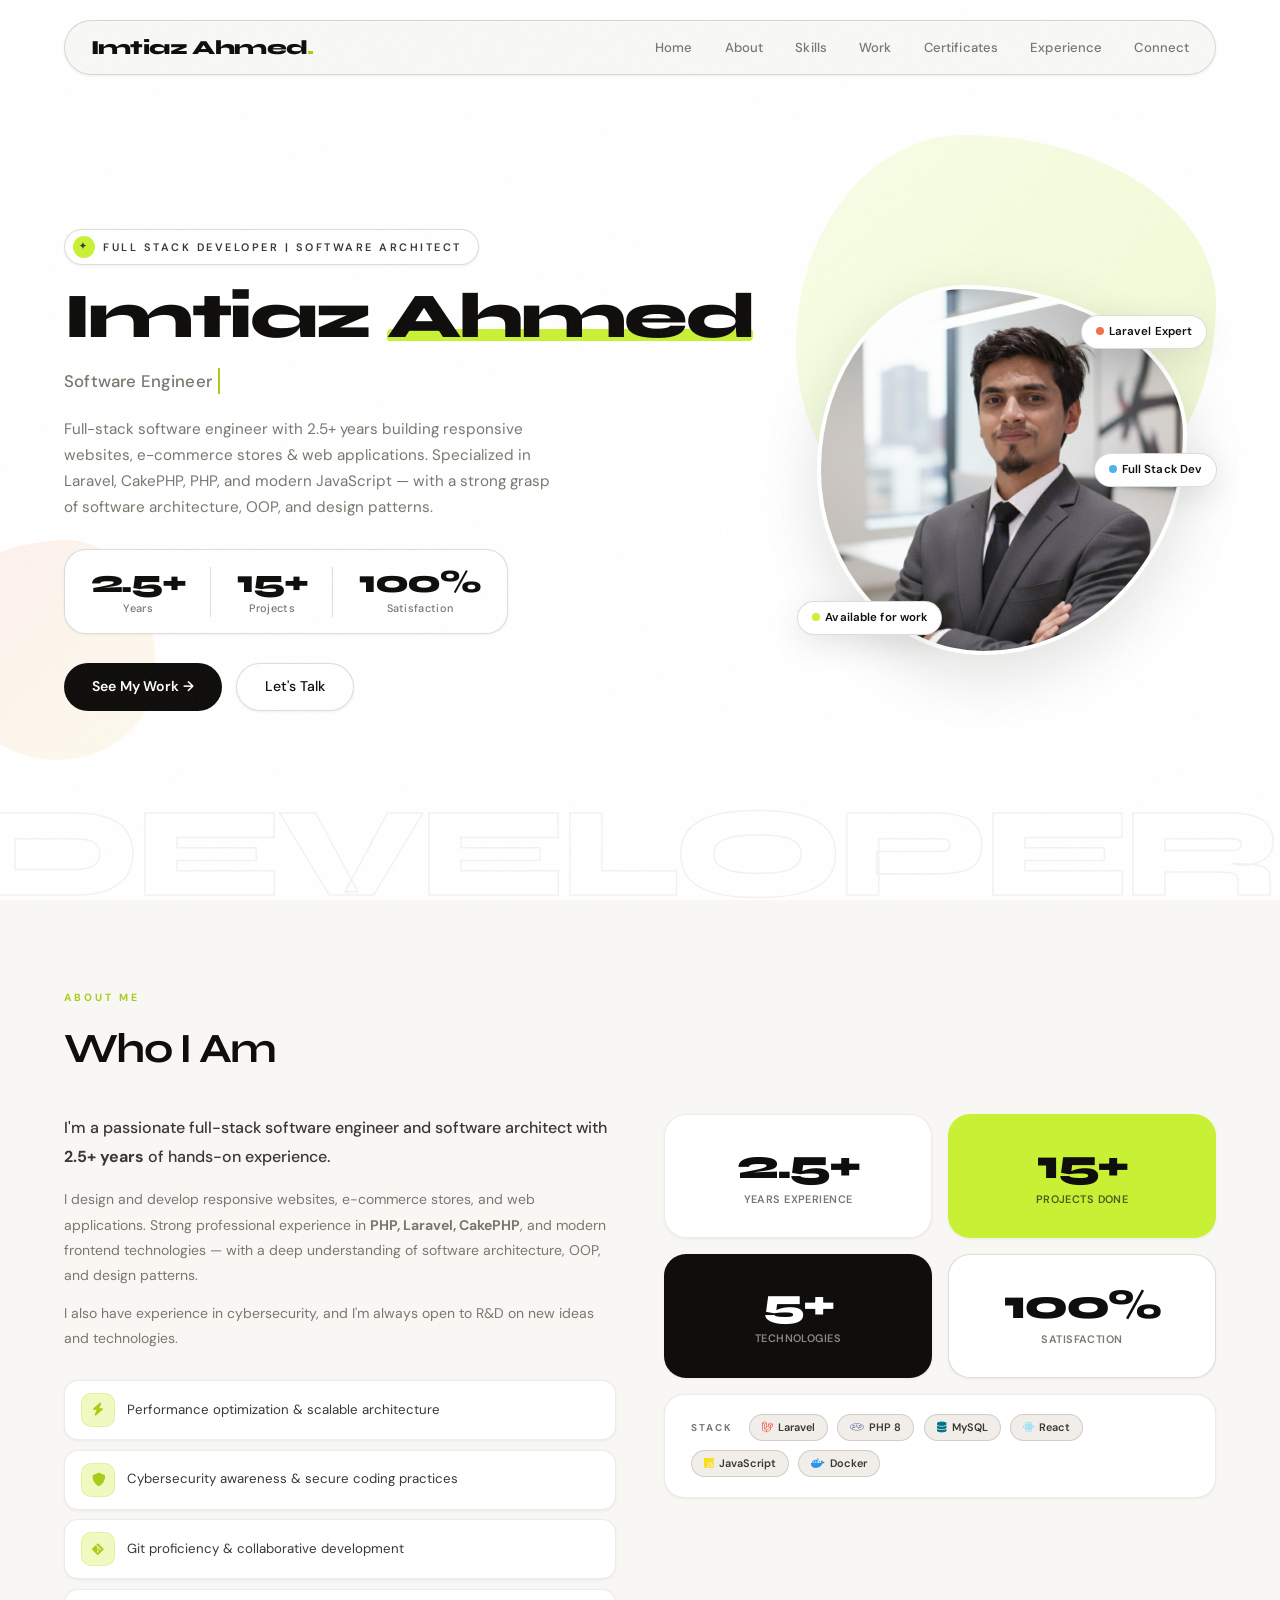
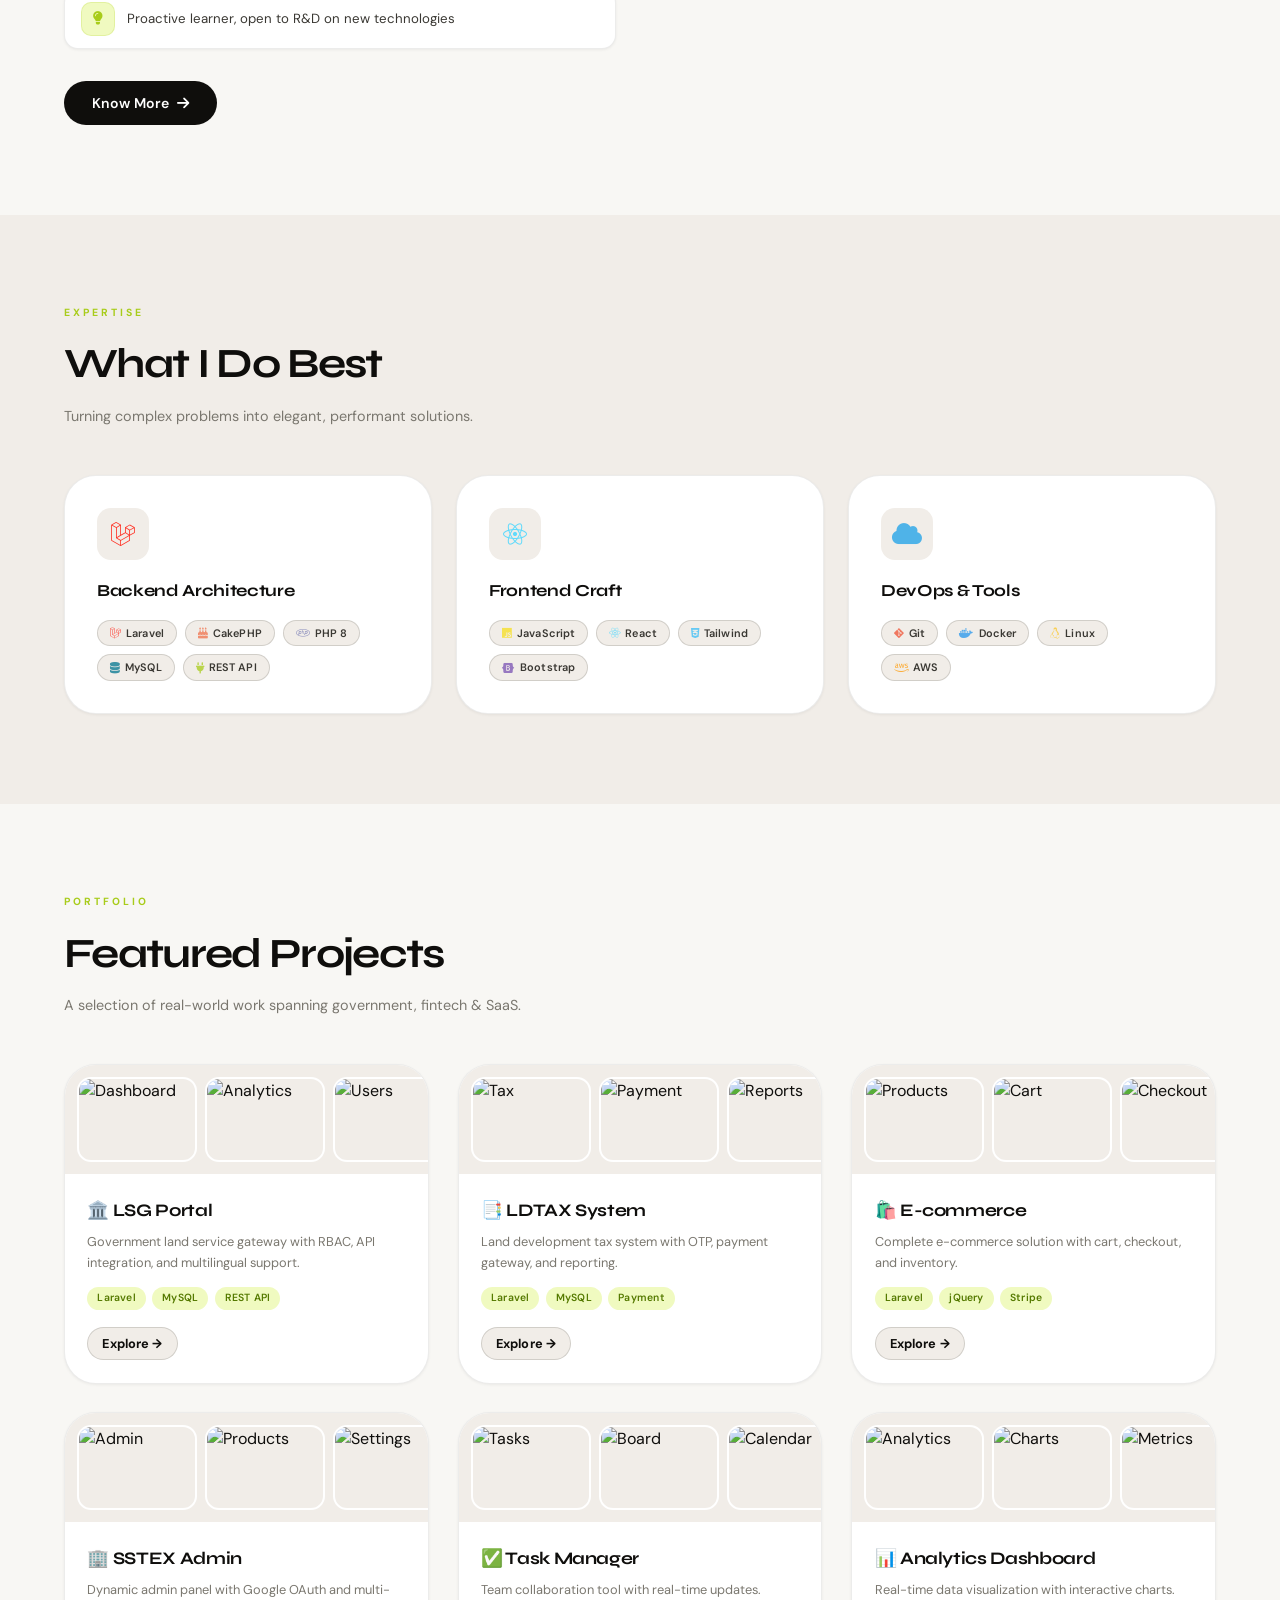
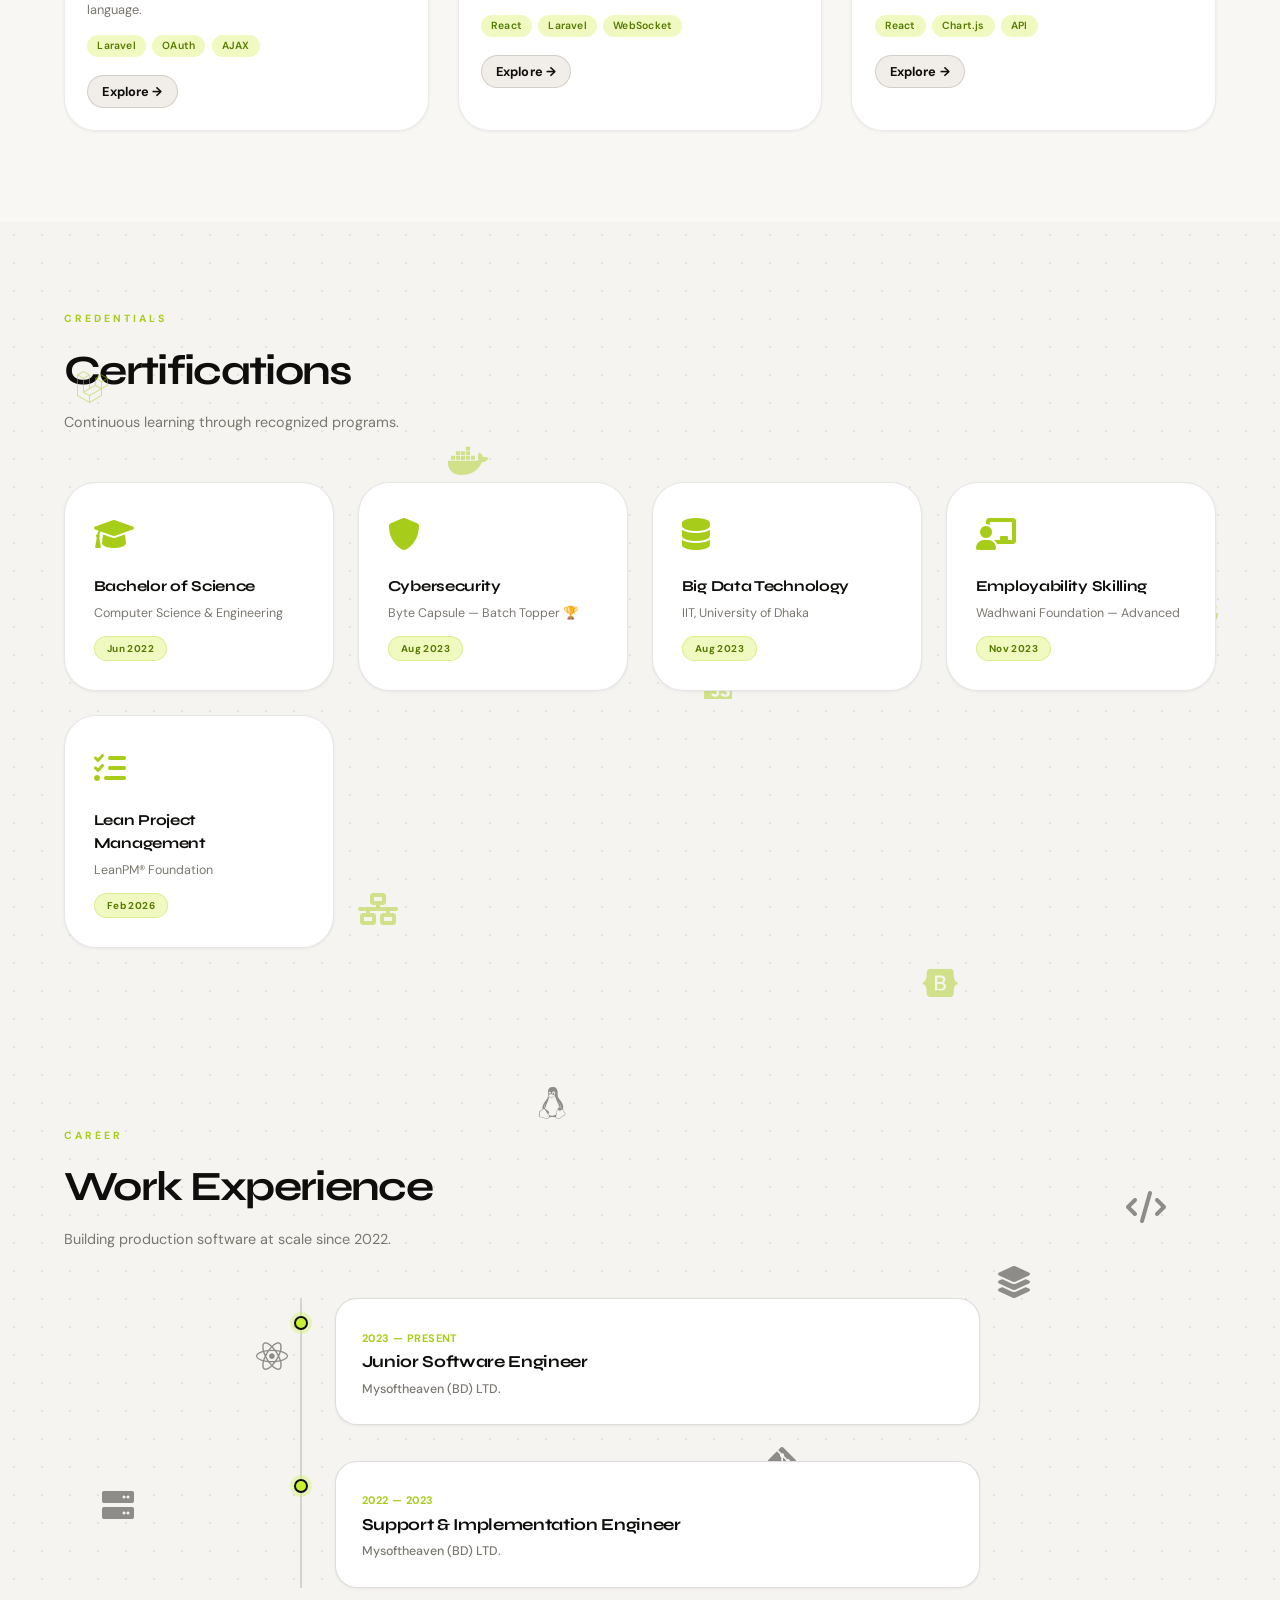
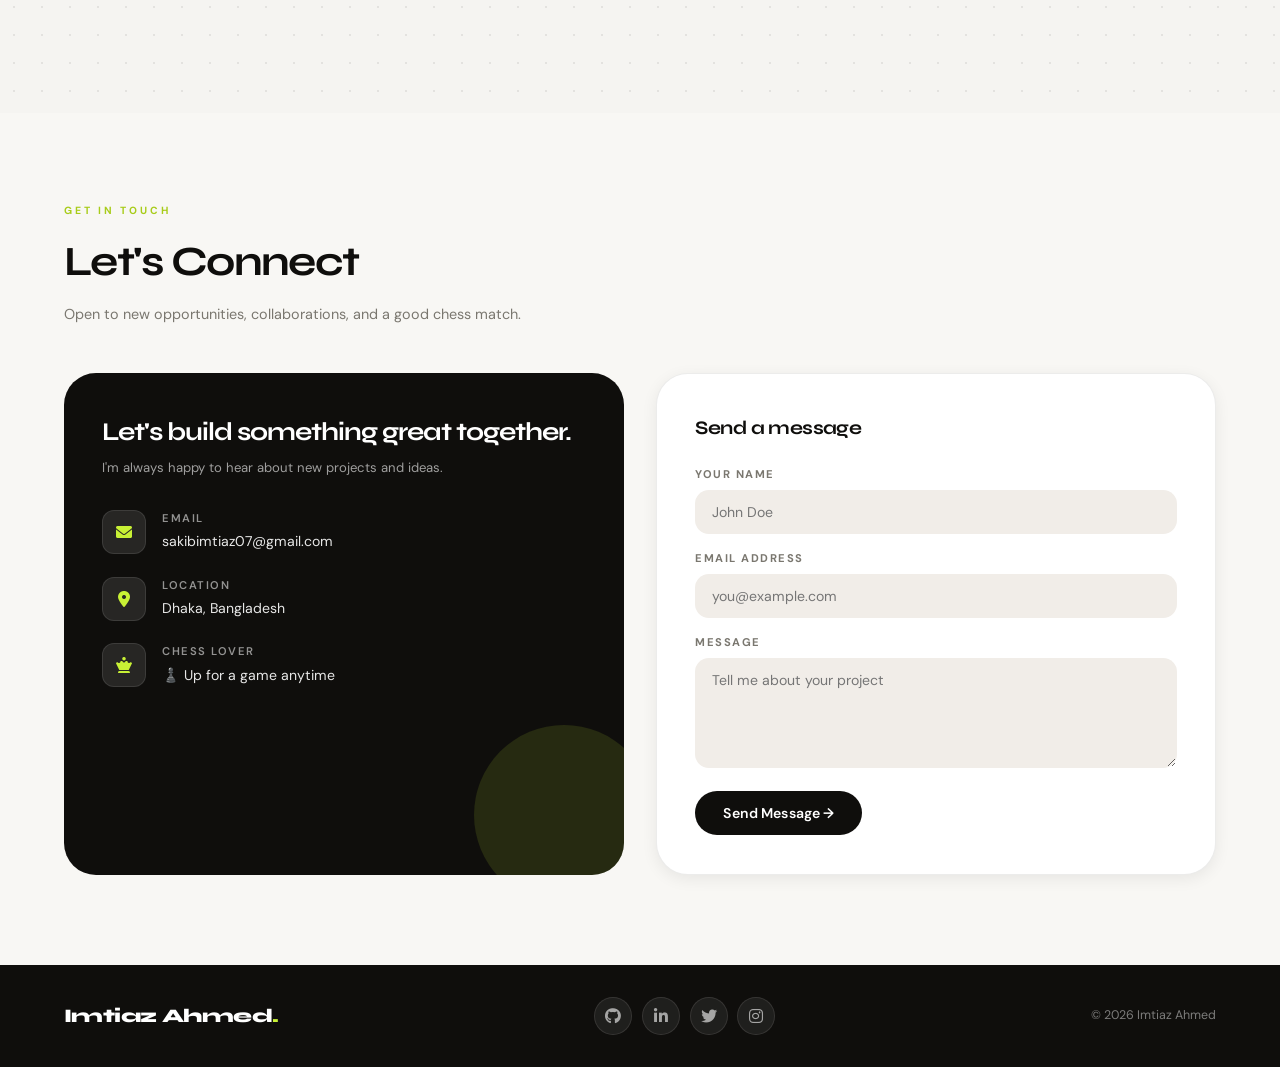
==== commit 6cd2b623: "about, Certifications" ====
--- a/index.html
+++ b/index.html
@@ -1514,6 +1514,14 @@
   .modal-project-title { font-size: 1.05rem; }
   nav { padding: 0.6rem 1rem; }
 }
+
+/* ABOUT */
+@media (max-width: 768px) {
+  #about .section-container > div {
+    grid-template-columns: 1fr;
+    gap: 2rem;
+  }
+}
 </style>
 </head>
 <body>
@@ -1527,6 +1535,7 @@
     </button>
     <ul class="nav-links" id="navLinks">
       <li><a href="#home">Home</a></li>
+      <li><a href="#about">About</a></li>
       <li><a href="#skills">Skills</a></li>
       <li><a href="#projects">Work</a></li>
       <li><a href="#certifications">Certificates</a></li>
@@ -1546,19 +1555,18 @@
     <div>
       <div class="hero-badge">
         <span class="hero-badge-dot">✦</span>
-        WEB DEVELOPER | SOFTWARE ENGINEER
+        FULL STACK DEVELOPER | SOFTWARE ARCHITECT
       </div>
       <h1>Imtiaz <span class="highlight">Ahmed</span></h1>
       <div class="typing-wrapper">
         <span id="typed-text"></span>
       </div>
       <p class="hero-desc">
-        I'm a passionate software engineer specializing in building beautiful, scalable web applications. 
-        With 2+ years of experience in Laravel, CakePHP, and modern JavaScript, I bring ideas to life.
+        Full-stack software engineer with 2.5+ years building responsive websites, e-commerce stores & web applications. Specialized in Laravel, CakePHP, PHP, and modern JavaScript — with a strong grasp of software architecture, OOP, and design patterns.
       </p>
       <div class="hero-stats">
         <div class="hero-stat-item">
-          <span class="stat-value">2+</span>
+          <span class="stat-value">2.5+</span>
           <div class="stat-label">Years</div>
         </div>
         <div class="hero-stat-item">
@@ -1588,6 +1596,86 @@
           <span class="chip-dot" style="background:var(--sky);"></span>Full Stack Dev
         </div>
       </div>
+    </div>
+  </div>
+</section>
+
+<!-- ABOUT -->
+<section id="about" style="background:var(--bg);padding:90px 5%;position:relative;overflow:hidden;">
+  <div class="section-container">
+    <p class="section-eyebrow">About Me</p>
+    <h2 class="section-title">Who I <span>Am</span></h2>
+    <div style="display:grid;grid-template-columns:1fr 1fr;gap:3rem;align-items:start;margin-top:2rem;">
+
+      <!-- Left -->
+      <div>
+        <p style="color:var(--ink-2);font-size:1rem;font-weight:500;line-height:1.8;margin-bottom:1rem;">
+          I'm a passionate full-stack software engineer and software architect with <strong>2.5+ years</strong> of hands-on experience.
+        </p>
+        <p style="color:var(--ink-3);font-size:0.875rem;line-height:1.8;margin-bottom:0.8rem;">
+          I design and develop responsive websites, e-commerce stores, and web applications. Strong professional experience in <strong>PHP, Laravel, CakePHP</strong>, and modern frontend technologies — with a deep understanding of software architecture, OOP, and design patterns.
+        </p>
+        <p style="color:var(--ink-3);font-size:0.875rem;line-height:1.8;margin-bottom:1.8rem;">
+          I also have experience in cybersecurity, and I'm always open to R&D on new ideas and technologies.
+        </p>
+
+        <div style="display:flex;flex-direction:column;gap:0.6rem;margin-bottom:2rem;">
+          <div style="display:flex;align-items:center;gap:12px;background:white;border-radius:14px;padding:0.75rem 1rem;border:1px solid var(--border);box-shadow:var(--shadow-sm);font-size:0.83rem;color:var(--ink-2);transition:all 0.25s;">
+            <span style="width:34px;height:34px;border-radius:10px;background:var(--lime-pale);display:flex;align-items:center;justify-content:center;color:var(--lime-dark);flex-shrink:0;border:1px solid rgba(168,204,26,0.2);"><i class="fas fa-bolt"></i></span>
+            Performance optimization & scalable architecture
+          </div>
+          <div style="display:flex;align-items:center;gap:12px;background:white;border-radius:14px;padding:0.75rem 1rem;border:1px solid var(--border);box-shadow:var(--shadow-sm);font-size:0.83rem;color:var(--ink-2);">
+            <span style="width:34px;height:34px;border-radius:10px;background:var(--lime-pale);display:flex;align-items:center;justify-content:center;color:var(--lime-dark);flex-shrink:0;border:1px solid rgba(168,204,26,0.2);"><i class="fas fa-shield-alt"></i></span>
+            Cybersecurity awareness & secure coding practices
+          </div>
+          <div style="display:flex;align-items:center;gap:12px;background:white;border-radius:14px;padding:0.75rem 1rem;border:1px solid var(--border);box-shadow:var(--shadow-sm);font-size:0.83rem;color:var(--ink-2);">
+            <span style="width:34px;height:34px;border-radius:10px;background:var(--lime-pale);display:flex;align-items:center;justify-content:center;color:var(--lime-dark);flex-shrink:0;border:1px solid rgba(168,204,26,0.2);"><i class="fab fa-git-alt"></i></span>
+            Git proficiency & collaborative development
+          </div>
+          <div style="display:flex;align-items:center;gap:12px;background:white;border-radius:14px;padding:0.75rem 1rem;border:1px solid var(--border);box-shadow:var(--shadow-sm);font-size:0.83rem;color:var(--ink-2);">
+            <span style="width:34px;height:34px;border-radius:10px;background:var(--lime-pale);display:flex;align-items:center;justify-content:center;color:var(--lime-dark);flex-shrink:0;border:1px solid rgba(168,204,26,0.2);"><i class="fas fa-lightbulb"></i></span>
+            Proactive learner, open to R&D on new technologies
+          </div>
+        </div>
+
+        <button onclick="openAboutModal()" class="btn-primary" style="border:none;cursor:pointer;">
+          Know More <i class="fas fa-arrow-right"></i>
+        </button>
+      </div>
+
+      <!-- Right -->
+      <div>
+        <div style="display:grid;grid-template-columns:1fr 1fr;gap:1rem;">
+          <div style="background:white;border-radius:22px;padding:1.8rem 1.4rem;text-align:center;border:1px solid var(--border);box-shadow:var(--shadow-sm);">
+            <div style="font-family:var(--font-display);font-size:2.6rem;font-weight:800;color:var(--ink);letter-spacing:-0.05em;line-height:1;">2.5+</div>
+            <div style="font-size:0.68rem;font-weight:600;color:var(--ink-3);margin-top:6px;letter-spacing:0.04em;text-transform:uppercase;">Years Experience</div>
+          </div>
+          <div style="background:var(--lime);border-radius:22px;padding:1.8rem 1.4rem;text-align:center;border:1px solid transparent;box-shadow:var(--shadow-sm);">
+            <div style="font-family:var(--font-display);font-size:2.6rem;font-weight:800;color:var(--ink);letter-spacing:-0.05em;line-height:1;">15+</div>
+            <div style="font-size:0.68rem;font-weight:600;color:rgba(15,14,12,0.65);margin-top:6px;letter-spacing:0.04em;text-transform:uppercase;">Projects Done</div>
+          </div>
+          <div style="background:var(--ink);border-radius:22px;padding:1.8rem 1.4rem;text-align:center;box-shadow:var(--shadow-sm);">
+            <div style="font-family:var(--font-display);font-size:2.6rem;font-weight:800;color:white;letter-spacing:-0.05em;line-height:1;">5+</div>
+            <div style="font-size:0.68rem;font-weight:600;color:rgba(255,255,255,0.5);margin-top:6px;letter-spacing:0.04em;text-transform:uppercase;">Technologies</div>
+          </div>
+          <div style="background:white;border-radius:22px;padding:1.8rem 1.4rem;text-align:center;border:1.5px solid var(--border-2);box-shadow:var(--shadow-sm);">
+            <div style="font-family:var(--font-display);font-size:2.6rem;font-weight:800;color:var(--ink);letter-spacing:-0.05em;line-height:1;">100%</div>
+            <div style="font-size:0.68rem;font-weight:600;color:var(--ink-3);margin-top:6px;letter-spacing:0.04em;text-transform:uppercase;">Satisfaction</div>
+          </div>
+        </div>
+
+        <!-- Tech strip -->
+        <div style="background:white;border-radius:20px;padding:1.2rem 1.6rem;border:1px solid var(--border);box-shadow:var(--shadow-sm);display:flex;align-items:center;gap:0.6rem;flex-wrap:wrap;margin-top:1rem;">
+          <span style="font-size:0.62rem;font-weight:700;text-transform:uppercase;letter-spacing:2px;color:var(--ink-3);margin-right:0.4rem;">Stack</span>
+          <span style="display:inline-flex;align-items:center;gap:5px;background:var(--bg-soft);border:1px solid var(--border-2);border-radius:30px;padding:4px 12px;font-size:0.68rem;font-weight:600;color:var(--ink-2);"><i class="fab fa-laravel" style="color:#FF2D20"></i> Laravel</span>
+          <span style="display:inline-flex;align-items:center;gap:5px;background:var(--bg-soft);border:1px solid var(--border-2);border-radius:30px;padding:4px 12px;font-size:0.68rem;font-weight:600;color:var(--ink-2);"><i class="fab fa-php" style="color:#777BB4"></i> PHP 8</span>
+          <span style="display:inline-flex;align-items:center;gap:5px;background:var(--bg-soft);border:1px solid var(--border-2);border-radius:30px;padding:4px 12px;font-size:0.68rem;font-weight:600;color:var(--ink-2);"><i class="fas fa-database" style="color:#00758F"></i> MySQL</span>
+          <span style="display:inline-flex;align-items:center;gap:5px;background:var(--bg-soft);border:1px solid var(--border-2);border-radius:30px;padding:4px 12px;font-size:0.68rem;font-weight:600;color:var(--ink-2);"><i class="fab fa-react" style="color:#61DAFB"></i> React</span>
+          <span style="display:inline-flex;align-items:center;gap:5px;background:var(--bg-soft);border:1px solid var(--border-2);border-radius:30px;padding:4px 12px;font-size:0.68rem;font-weight:600;color:var(--ink-2);"><i class="fab fa-js" style="color:#F7DF1E"></i> JavaScript</span>
+          <span style="display:inline-flex;align-items:center;gap:5px;background:var(--bg-soft);border:1px solid var(--border-2);border-radius:30px;padding:4px 12px;font-size:0.68rem;font-weight:600;color:var(--ink-2);"><i class="fab fa-docker" style="color:#2496ED"></i> Docker</span>
+        </div>
+      </div>
+
     </div>
   </div>
 </section>
@@ -1765,32 +1853,44 @@
       <p class="section-subtitle">Continuous learning through recognized programs.</p>
       <div class="certs-grid">
 
-        <div class="cert-card">
+        <!-- Bachelor Degree -->
+        <div class="cert-card" onclick="openCertModal('degree')" style="cursor:pointer;">
+          <div class="cert-icon"><i class="fas fa-graduation-cap"></i></div>
+          <h3>Bachelor of Science</h3>
+          <p>Computer Science & Engineering</p>
+          <span class="cert-badge">Jun 2022</span>
+        </div>
+
+        <!-- Cybersecurity -->
+        <div class="cert-card" onclick="openCertModal('cyber')" style="cursor:pointer;">
+          <div class="cert-icon"><i class="fas fa-shield-alt"></i></div>
+          <h3>Cybersecurity</h3>
+          <p>Byte Capsule — Batch Topper 🏆</p>
+          <span class="cert-badge">Aug 2023</span>
+        </div>
+
+        <!-- Big Data -->
+        <div class="cert-card" onclick="openCertModal('bigdata')" style="cursor:pointer;">
+          <div class="cert-icon"><i class="fas fa-database"></i></div>
+          <h3>Big Data Technology</h3>
+          <p>IIT, University of Dhaka</p>
+          <span class="cert-badge">Aug 2023</span>
+        </div>
+
+        <!-- Employability -->
+        <div class="cert-card" onclick="openCertModal('employ')" style="cursor:pointer;">
+          <div class="cert-icon"><i class="fas fa-chalkboard-user"></i></div>
+          <h3>Employability Skilling</h3>
+          <p>Wadhwani Foundation — Advanced</p>
+          <span class="cert-badge">Nov 2023</span>
+        </div>
+
+        <!-- Lean PM -->
+        <div class="cert-card" onclick="openCertModal('lean')" style="cursor:pointer;">
           <div class="cert-icon"><i class="fas fa-tasks"></i></div>
           <h3>Lean Project Management</h3>
           <p>LeanPM® Foundation</p>
           <span class="cert-badge">Feb 2026</span>
-        </div>
-
-        <div class="cert-card">
-          <div class="cert-icon"><i class="fas fa-shield-alt"></i></div>
-          <h3>Cybersecurity</h3>
-          <p>Byte Capsule</p>
-          <span class="cert-badge">Oct 2023</span>
-        </div>
-
-        <div class="cert-card">
-          <div class="cert-icon"><i class="fas fa-database"></i></div>
-          <h3>Big Data Technology</h3>
-          <p>IIT, University of Dhaka</p>
-          <span class="cert-badge">May 2023</span>
-        </div>
-
-        <div class="cert-card">
-          <div class="cert-icon"><i class="fas fa-chalkboard-user"></i></div>
-          <h3>Employability Skilling</h3>
-          <p>Wadhwani Foundation</p>
-          <span class="cert-badge">Nov 2023</span>
         </div>
 
       </div>
@@ -1907,12 +2007,94 @@
   </div>
 </div>
 
+<!-- ABOUT MODAL -->
+<div class="modal-overlay" id="aboutModal">
+  <div class="modal-box" style="max-width:720px;border-radius:32px;">
+    <div style="padding:2rem 2rem 1.6rem;position:relative;background:linear-gradient(135deg,#edfcb2 0%,#f8f7f4 60%);border-bottom:1px solid var(--border);border-radius:32px 32px 0 0;">
+      <span style="display:inline-flex;align-items:center;gap:6px;font-size:0.6rem;font-weight:700;text-transform:uppercase;letter-spacing:2px;padding:5px 14px;border-radius:20px;margin-bottom:0.8rem;background:var(--lime);color:var(--ink);border:1px solid rgba(168,204,26,0.4);"><i class="fas fa-code"></i> Full Stack Engineer</span>
+      <h3 style="font-family:var(--font-display);font-size:1.7rem;font-weight:800;letter-spacing:-0.04em;color:var(--ink);margin-bottom:0.2rem;">Imtiaz Ahmed</h3>
+      <p style="font-size:0.82rem;color:var(--ink-3);font-weight:500;">Software Engineer · Mysoftheaven (BD) LTD. · Dhaka, Bangladesh</p>
+      <div style="display:flex;flex-wrap:wrap;gap:8px;margin-top:1rem;">
+        <span style="display:inline-flex;align-items:center;gap:6px;font-size:0.68rem;font-weight:600;padding:5px 13px;border-radius:20px;background:var(--bg-soft);color:var(--ink-2);border:1px solid var(--border-2);"><i class="fas fa-briefcase"></i> 2.5+ Years</span>
+        <span style="display:inline-flex;align-items:center;gap:6px;font-size:0.68rem;font-weight:600;padding:5px 13px;border-radius:20px;background:var(--bg-soft);color:var(--ink-2);border:1px solid var(--border-2);"><i class="fab fa-laravel" style="color:#FF2D20"></i> Laravel Expert</span>
+        <span style="display:inline-flex;align-items:center;gap:6px;font-size:0.68rem;font-weight:600;padding:5px 13px;border-radius:20px;background:var(--bg-soft);color:var(--ink-2);border:1px solid var(--border-2);"><i class="fas fa-shield-alt" style="color:#4fb3e8"></i> Cybersecurity</span>
+        <span style="display:inline-flex;align-items:center;gap:6px;font-size:0.68rem;font-weight:600;padding:5px 13px;border-radius:20px;background:var(--bg-soft);color:var(--ink-2);border:1px solid var(--border-2);"><i class="fas fa-map-marker-alt"></i> Dhaka, BD</span>
+      </div>
+      <button class="modal-close" onclick="closeAboutModal()">✕</button>
+    </div>
+    <div class="modal-body">
+
+      <p class="modal-section-label">About</p>
+      <p class="modal-desc">I have 2.5+ years of experience as a full-stack software engineer and software architect. I am working in a company as a software engineer and have designed and developed responsive websites, e-commerce stores, and web applications. I have strong professional working experience with PHP, PHP Frameworks (Laravel, CakePHP), and also frontend technologies — with a deep understanding of software architecture, software design, maintenance, OOP, and design patterns. Additionally, I have experience in cybersecurity.</p>
+
+      <p class="modal-section-label">Professional Highlights</p>
+      <p class="modal-desc">In my journey as a software engineer, I have successfully contributed to projects that demanded a deep understanding of backend technologies. My ability to architect scalable solutions and optimize code has led to the development of high-performance applications. I am adept at leveraging Laravel's powerful features and crafting efficient algorithms to solve complex problems.</p>
+
+      <p class="modal-section-label">Skills & Expertise</p>
+      <div style="display:flex;flex-direction:column;gap:0.55rem;margin-bottom:1.6rem;">
+        <div style="display:flex;align-items:flex-start;gap:10px;background:var(--bg-soft);border-radius:13px;padding:0.75rem 1rem;border:1px solid var(--border);font-size:0.83rem;color:var(--ink-2);line-height:1.55;">
+          <span style="width:28px;height:28px;border-radius:8px;background:var(--lime-pale);display:flex;align-items:center;justify-content:center;color:var(--lime-dark);flex-shrink:0;"><i class="fas fa-code"></i></span>
+          Proficient in HTML, CSS, JavaScript, PHP, and MySQL — developing responsive websites and web applications from scratch.
+        </div>
+        <div style="display:flex;align-items:flex-start;gap:10px;background:var(--bg-soft);border-radius:13px;padding:0.75rem 1rem;border:1px solid var(--border);font-size:0.83rem;color:var(--ink-2);line-height:1.55;">
+          <span style="width:28px;height:28px;border-radius:8px;background:var(--lime-pale);display:flex;align-items:center;justify-content:center;color:var(--lime-dark);flex-shrink:0;"><i class="fas fa-bolt"></i></span>
+          Performance Optimization — specializing in optimizing applications for speed and efficiency, ensuring an exceptional user experience.
+        </div>
+        <div style="display:flex;align-items:flex-start;gap:10px;background:var(--bg-soft);border-radius:13px;padding:0.75rem 1rem;border:1px solid var(--border);font-size:0.83rem;color:var(--ink-2);line-height:1.55;">
+          <span style="width:28px;height:28px;border-radius:8px;background:var(--lime-pale);display:flex;align-items:center;justify-content:center;color:var(--lime-dark);flex-shrink:0;"><i class="fas fa-expand-arrows-alt"></i></span>
+          Scalability — solutions designed to handle increased loads and growing user bases with ease.
+        </div>
+        <div style="display:flex;align-items:flex-start;gap:10px;background:var(--bg-soft);border-radius:13px;padding:0.75rem 1rem;border:1px solid var(--border);font-size:0.83rem;color:var(--ink-2);line-height:1.55;">
+          <span style="width:28px;height:28px;border-radius:8px;background:var(--lime-pale);display:flex;align-items:center;justify-content:center;color:var(--lime-dark);flex-shrink:0;"><i class="fab fa-git-alt"></i></span>
+          Git Proficiency — reliable version control enabling streamlined collaboration and code management.
+        </div>
+        <div style="display:flex;align-items:flex-start;gap:10px;background:var(--bg-soft);border-radius:13px;padding:0.75rem 1rem;border:1px solid var(--border);font-size:0.83rem;color:var(--ink-2);line-height:1.55;">
+          <span style="width:28px;height:28px;border-radius:8px;background:var(--lime-pale);display:flex;align-items:center;justify-content:center;color:var(--lime-dark);flex-shrink:0;"><i class="fas fa-lightbulb"></i></span>
+          Proactive, fast learner, result-oriented — open to R&D on new ideas and technologies.
+        </div>
+      </div>
+
+      <hr class="modal-divider">
+      <p style="font-size:0.82rem;color:var(--ink-3);line-height:1.75;margin-bottom:1.5rem;font-style:italic;padding-left:1rem;border-left:3px solid var(--lime);">
+        I am enthusiastic about taking on new challenges, collaborating with passionate teams, and contributing to innovative projects. A hardworking, confident, and highly ambitious individual with a strong desire to learn new skills.
+      </p>
+
+      <div class="modal-links">
+        <a href="mailto:sakibimtiaz07@gmail.com" class="modal-link-btn modal-link-primary"><i class="fas fa-envelope"></i> Get In Touch</a>
+        <a href="https://github.com/mrahmedsakib" target="_blank" class="modal-link-btn modal-link-secondary"><i class="fab fa-github"></i> GitHub</a>
+        <a href="https://sites.google.com/view/mrahmedsakib" target="_blank" class="modal-link-btn modal-link-secondary"><i class="fas fa-external-link-alt"></i> Portfolio Site</a>
+      </div>
+    </div>
+  </div>
+</div>
+
+<!-- CERT MODAL -->
+<div class="modal-overlay" id="certModal">
+  <div class="modal-box" style="max-width:620px;">
+    <div class="modal-header" id="certModalHeader">
+      <span class="modal-type-badge" id="certBadge"></span>
+      <h3 class="modal-project-title" id="certTitle"></h3>
+      <p class="modal-company" id="certOrg"></p>
+      <button class="modal-close" onclick="closeCertModal()">✕</button>
+    </div>
+    <div class="modal-body">
+      <div class="modal-meta-row" id="certMeta"></div>
+      <p class="modal-section-label">Details</p>
+      <p class="modal-desc" id="certDesc"></p>
+      <hr class="modal-divider">
+      <div class="modal-links" id="certLinks"></div>
+    </div>
+  </div>
+</div>
+
 <script>
 // ========== TYPING ANIMATION ==========
 const texts = [
   "Software Engineer",
   "Laravel Developer",
   "Full Stack Developer",
+  "Software Architect",
+  "PHP & Laravel Expert",
   "Creating Web Experiences",
   "Writing Clean Code",
   "Solving problems",
@@ -2187,6 +2369,153 @@
 document.addEventListener('keydown', e => {
   if (e.key === 'Escape') closeModal();
 });
+
+// aboutModal
+function openAboutModal() {
+  document.getElementById('aboutModal').classList.add('active');
+  document.body.style.overflow = 'hidden';
+}
+
+function closeAboutModal() {
+  document.getElementById('aboutModal').classList.remove('active');
+  document.body.style.overflow = '';
+}
+
+document.getElementById('aboutModal').addEventListener('click', function(e) {
+  if (e.target === this) closeAboutModal();
+});
+
+// aboutModal end
+
+// Certifications
+const certs = {
+  degree: {
+    title: "🎓 Bachelor of Science",
+    org: "Computer Science & Engineering · Faculty of Engineering",
+    badge: "Academic Degree",
+    headerBg: "#eff6ff",
+    badgeBg: "#dbeafe", badgeColor: "#1e40af",
+    titleColor: "#1e3a8a", orgColor: "#1d4ed8",
+    meta: [
+      { icon: "📅", label: "Completed June 2022" },
+      { icon: "🏛️", label: "Faculty of Engineering" },
+      { icon: "💻", label: "Computer Science & Engineering" }
+    ],
+    desc: "Successfully completed my Bachelor's degree program in Computer Science and Engineering in June 2022 from the Faculty of Engineering. The program covered core areas of software engineering, algorithms, data structures, database systems, and computer networks.",
+    links: []
+  },
+  cyber: {
+    title: "🛡️ Cybersecurity for Professionals",
+    org: "Byte Capsule · 4th Batch",
+    badge: "🏆 Batch Topper",
+    headerBg: "#fdf4ff",
+    badgeBg: "#fae8ff", badgeColor: "#6b21a8",
+    titleColor: "#581c87", orgColor: "#7e22ce",
+    meta: [
+      { icon: "📅", label: "Aug 2023" },
+      { icon: "⏱️", label: "6-Month Program" },
+      { icon: "🏆", label: "Batch Topper" }
+    ],
+    desc: "Completed the Cybersecurity for Professionals course in August 2023 from the 4th batch of Byte Capsule. The course was a 6-month self-learning program covering cybersecurity fundamentals, ethical hacking, network security, and secure coding practices. Achieved batch topper distinction.",
+    links: [
+      { label: "🔗 View Certificate", url: "#", type: "primary" }
+    ]
+  },
+  bigdata: {
+    title: "📊 Big Data Technology",
+    org: "IIT, University of Dhaka · EDGE Project",
+    badge: "Govt. Program",
+    headerBg: "#f0fdfa",
+    badgeBg: "#ccfbf1", badgeColor: "#065f46",
+    titleColor: "#064e3b", orgColor: "#059669",
+    meta: [
+      { icon: "📅", label: "26 May – 01 Aug 2023" },
+      { icon: "🏛️", label: "University of Dhaka" },
+      { icon: "🌐", label: "BCC · ICT Division" }
+    ],
+    desc: "Successfully completed the training on Big Data Technology under the Hire and Train program of the Enhancing Digital Government & Economy (EDGE) project by the Bangladesh Computer Council (BCC), ICT Division. The program was organized by Mysoftheaven (BD) Ltd. and managed by the Institute of Information Technology (IIT), University of Dhaka — conducted from 26 May 2023 to 01 August 2023.",
+    links: [
+      { label: "🔗 View Certificate", url: "#", type: "primary" }
+    ]
+  },
+  employ: {
+    title: "💼 21st Century Employability Skilling",
+    org: "Wadhwani Foundation · EDGE (BCC)",
+    badge: "Advanced Level",
+    headerBg: "#fffbeb",
+    badgeBg: "#fef3c7", badgeColor: "#92400e",
+    titleColor: "#78350f", orgColor: "#b45309",
+    meta: [
+      { icon: "📅", label: "27 Nov 2023" },
+      { icon: "📈", label: "Advanced Level" },
+      { icon: "🌐", label: "Digital Government & Economy — EDGE" }
+    ],
+    desc: "Completed the 21st Century Employability Skilling Program — Advanced level on 27 November 2023 under the Digital Government and Economy — EDGE program by BCC. The program covered professional skills, digital literacy, workplace communication, and career readiness for the modern tech industry.",
+    links: [
+      { label: "🔗 View Certificate", url: "#", type: "primary" }
+    ]
+  },
+  lean: {
+    title: "📋 Lean Project Management",
+    org: "LeanPM® Foundation",
+    badge: "Professional Cert",
+    headerBg: "#f0fdf4",
+    badgeBg: "#dcfce7", badgeColor: "#166534",
+    titleColor: "#14532d", orgColor: "#15803d",
+    meta: [
+      { icon: "📅", label: "Feb 2026" },
+      { icon: "🏅", label: "LeanPM® Foundation" },
+      { icon: "⚙️", label: "Agile & Lean Methodology" }
+    ],
+    desc: "Completed the LeanPM® Foundation certification in Lean Project Management in February 2026. The certification covers lean principles, agile methodologies, waste elimination, continuous improvement (Kaizen), and applying lean thinking to software project management.",
+    links: [
+      { label: "🔗 View Certificate", url: "#", type: "primary" }
+    ]
+  }
+};
+
+function openCertModal(key) {
+  const c = certs[key];
+  if (!c) return;
+
+  document.getElementById('certModalHeader').style.background = c.headerBg;
+
+  const badge = document.getElementById('certBadge');
+  badge.textContent = c.badge;
+  badge.style.cssText = `background:${c.badgeBg};color:${c.badgeColor};font-size:0.6rem;font-weight:700;text-transform:uppercase;letter-spacing:2px;padding:4px 12px;border-radius:20px;margin-bottom:0.7rem;display:inline-block;`;
+
+  const title = document.getElementById('certTitle');
+  title.textContent = c.title;
+  title.style.color = c.titleColor;
+
+  const org = document.getElementById('certOrg');
+  org.textContent = c.org;
+  org.style.color = c.orgColor;
+
+  document.getElementById('certMeta').innerHTML = c.meta.map(m =>
+    `<span class="modal-meta-chip">${m.icon} ${m.label}</span>`
+  ).join('');
+
+  document.getElementById('certDesc').textContent = c.desc;
+
+  document.getElementById('certLinks').innerHTML = c.links.map(l =>
+    `<a href="${l.url}" class="modal-link-btn ${l.type === 'primary' ? 'modal-link-primary' : 'modal-link-secondary'}" target="_blank">${l.label}</a>`
+  ).join('') || '<span style="font-size:0.78rem;color:var(--ink-3);">No external link available.</span>';
+
+  document.getElementById('certModal').classList.add('active');
+  document.body.style.overflow = 'hidden';
+}
+
+function closeCertModal() {
+  document.getElementById('certModal').classList.remove('active');
+  document.body.style.overflow = '';
+}
+
+document.getElementById('certModal').addEventListener('click', function(e) {
+  if (e.target === this) closeCertModal();
+});
+
+// Certifications End
 </script>
 </body>
 </html>
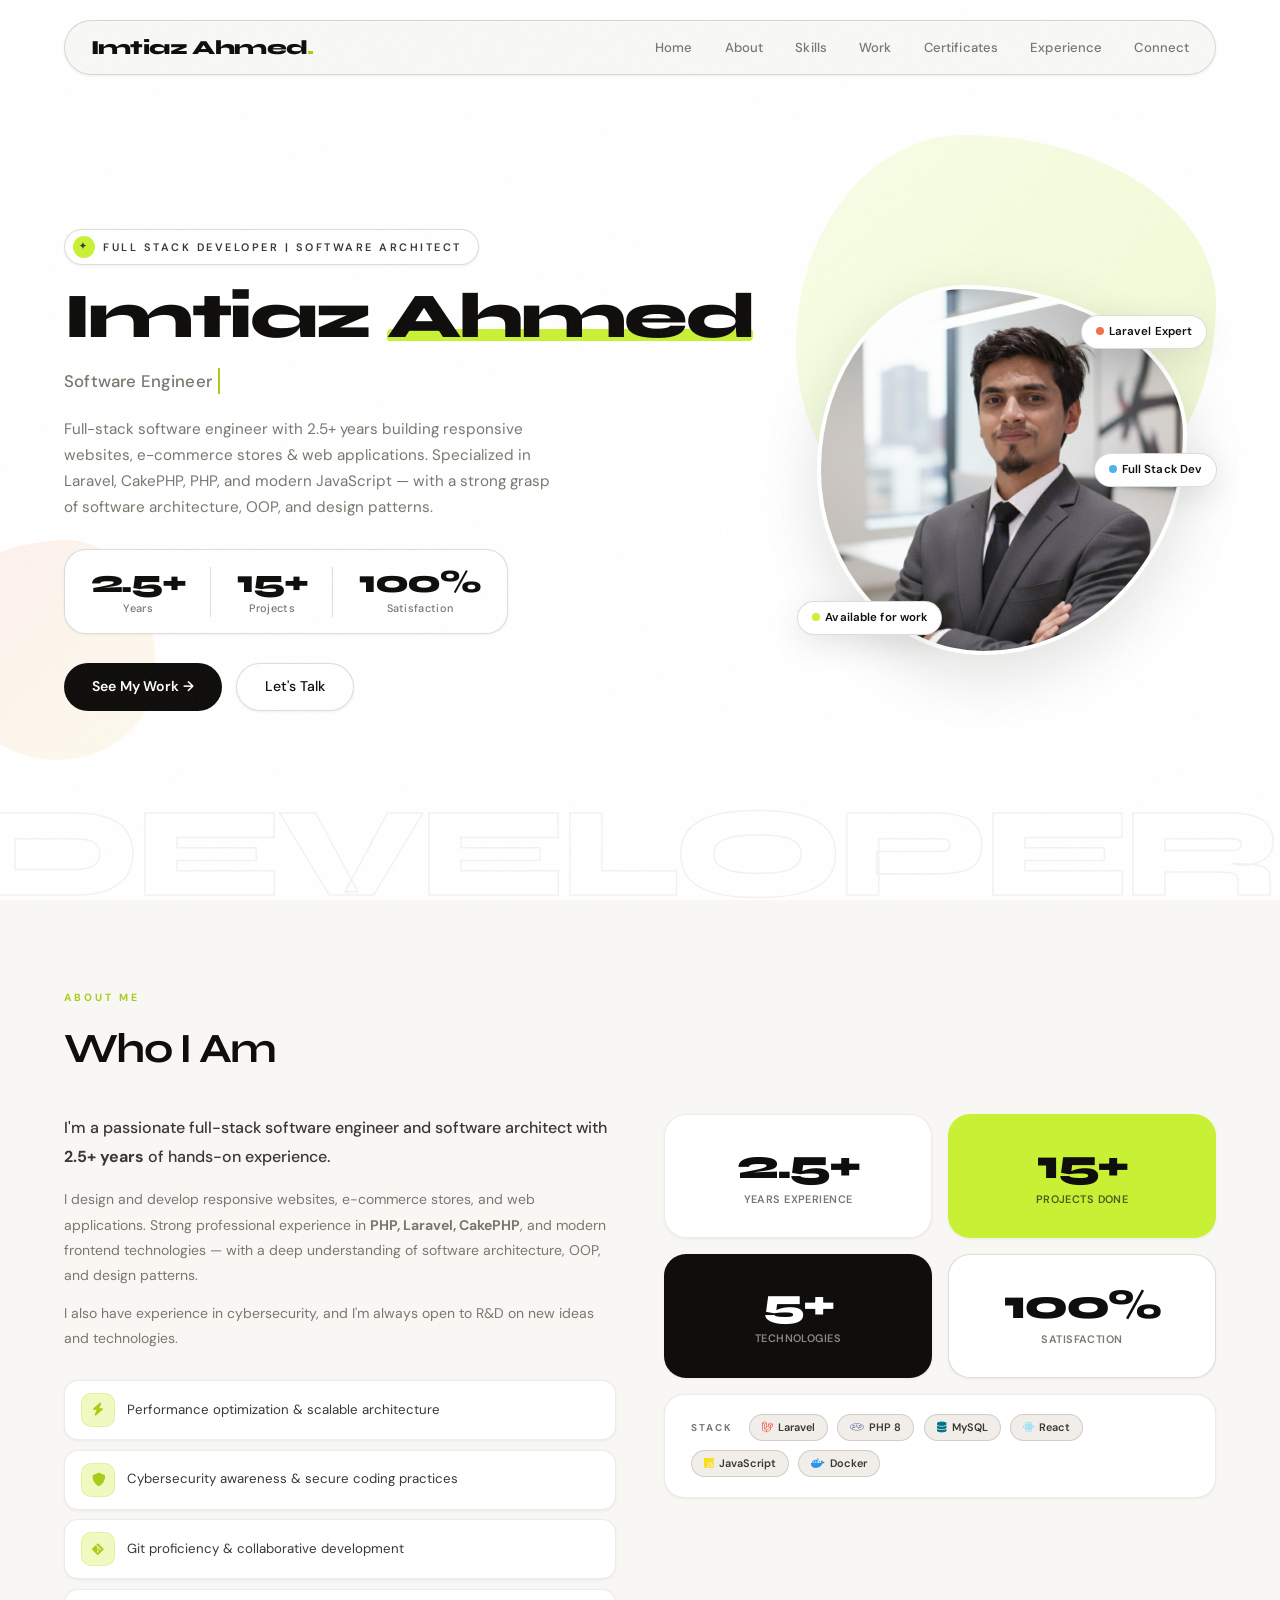
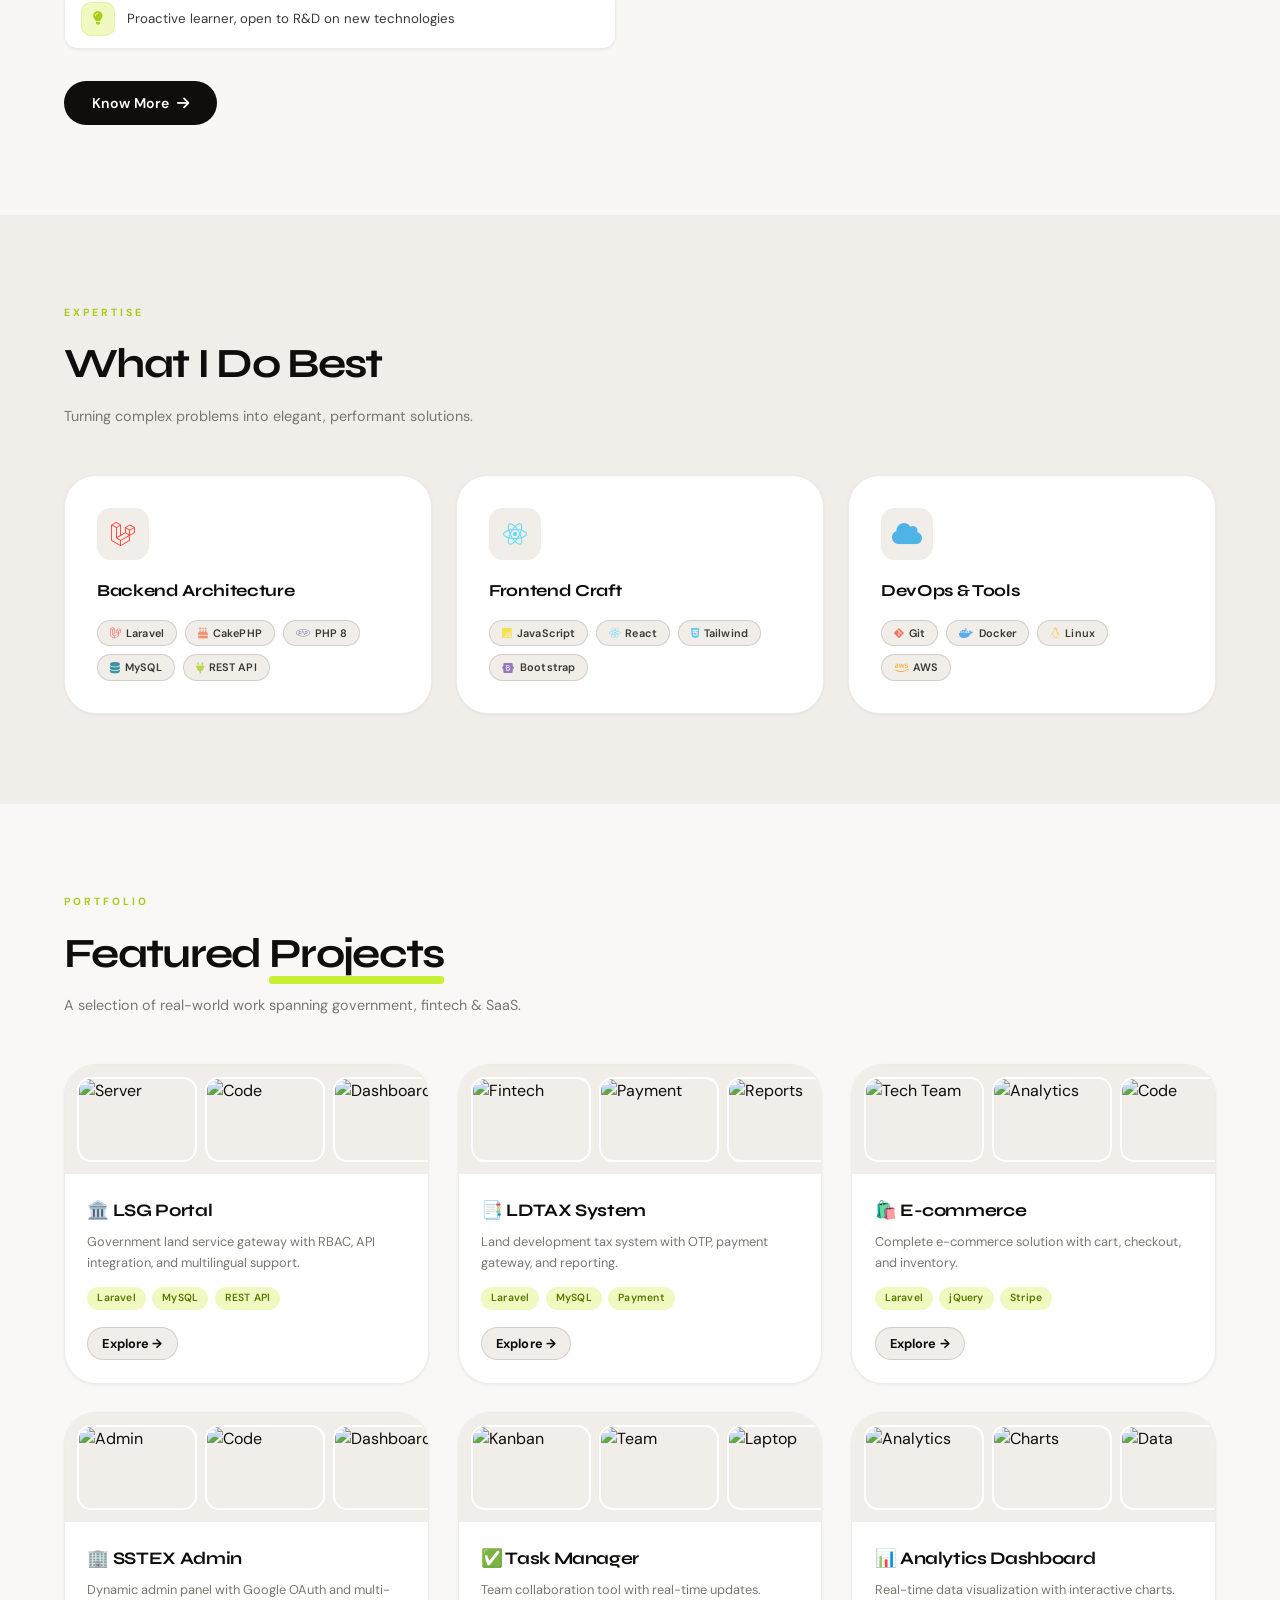
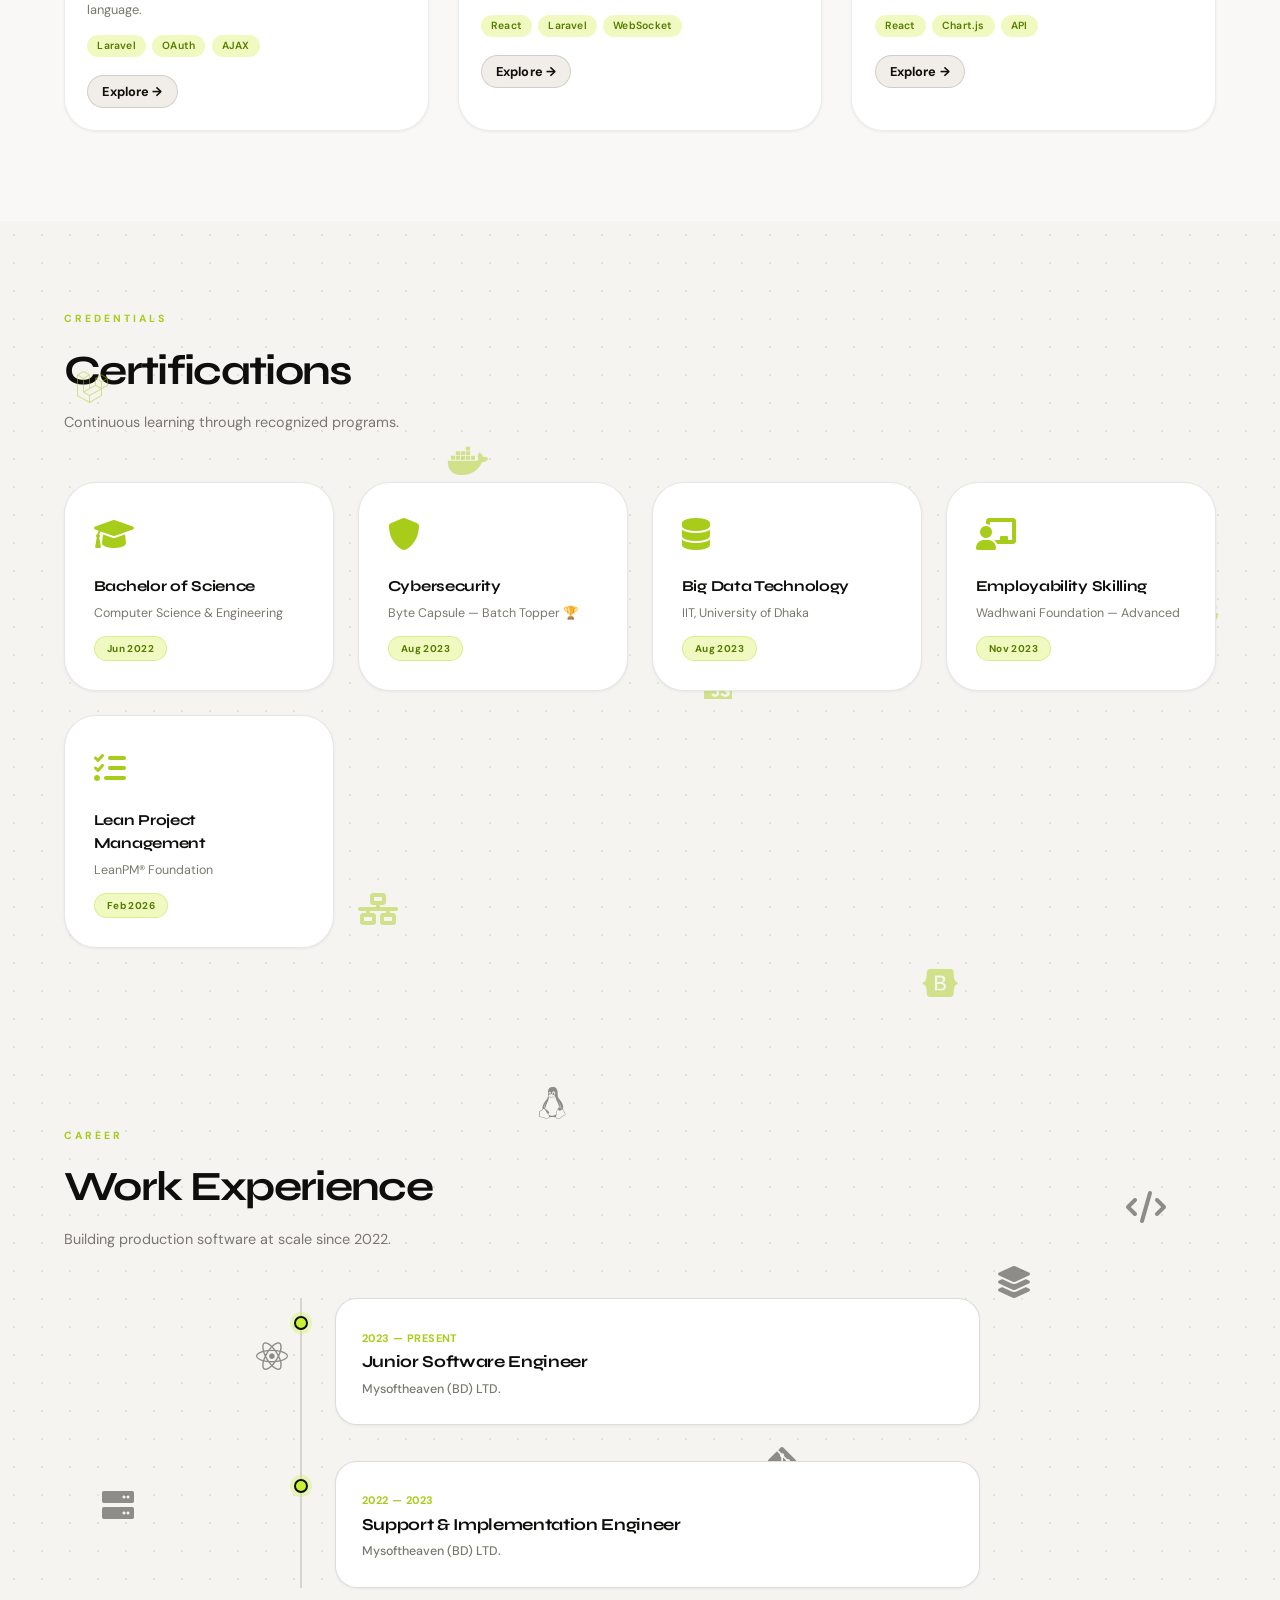
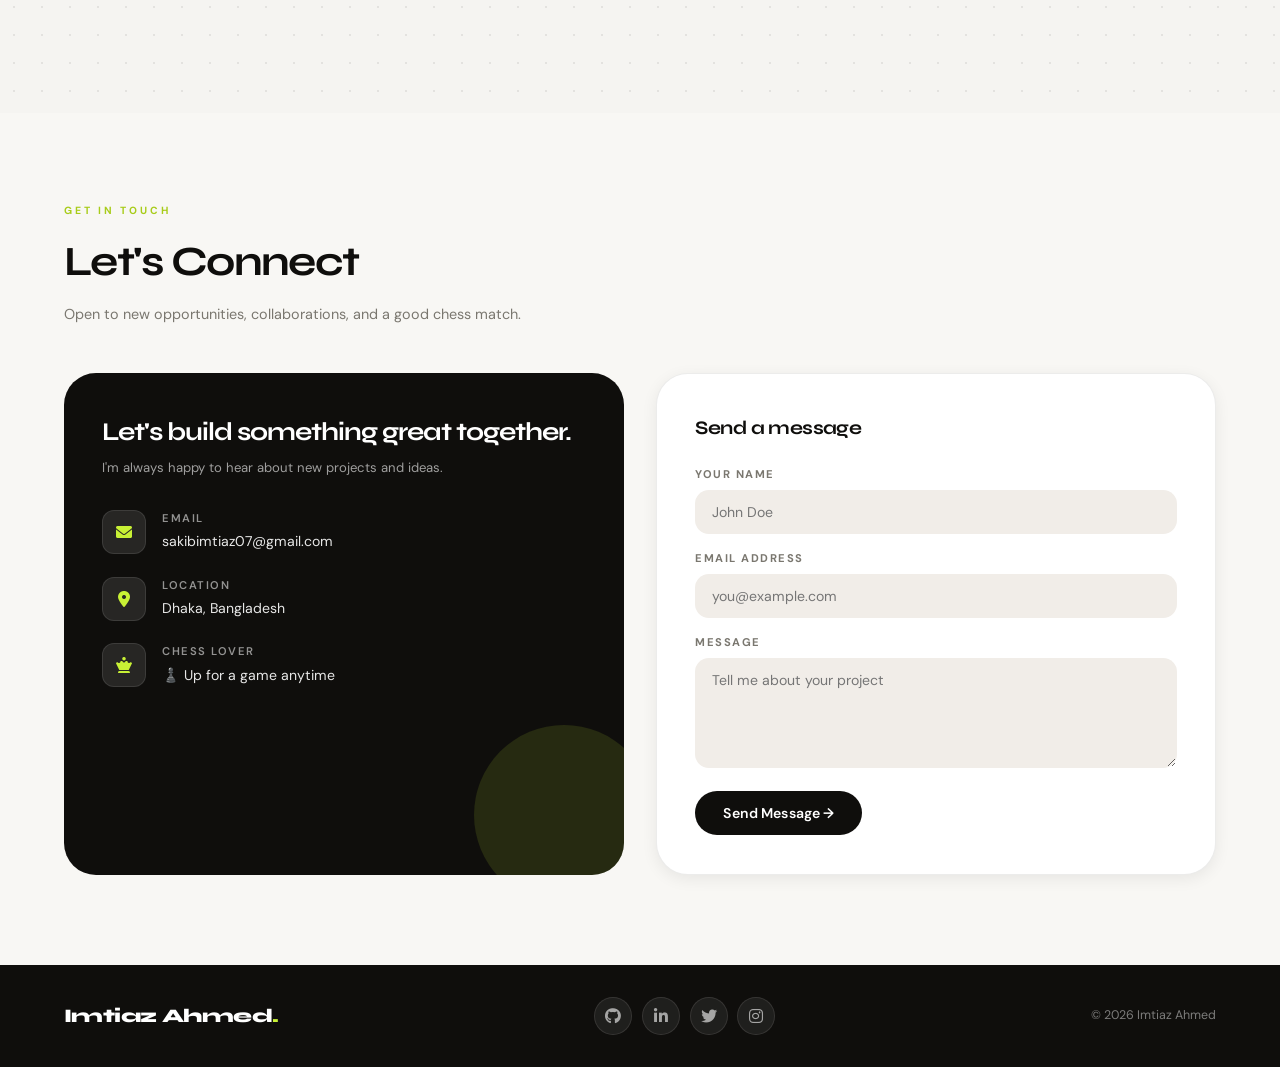
==== commit b1ae01fa: "about, Certifications" ====
--- a/index.html
+++ b/index.html
@@ -24,7 +24,7 @@
   --ink: #0f0e0c;
   --ink-2: #3a3833;
   --ink-3: #7a776f;
-  --ink-4: #b0ad a6;
+  --ink-4: #b0ada6;
   --lime: #c8f135;
   --lime-dark: #a8cc1a;
   --lime-pale: #f0fac0;
@@ -49,7 +49,7 @@
 
 body {
   font-family: var(--font-body);
-  background: #ffffff;
+  background: var(--bg-card);
   color: var(--ink);
   line-height: 1.55;
   overflow-x: hidden;
@@ -630,7 +630,28 @@
 }
 
 /* ====== PROJECTS ====== */
-#projects { background: var(--bg); }
+#projects {
+  background-image: url('https://images.unsplash.com/photo-1558494949-ef010cbdcc31?w=1600&fit=crop&auto=format');
+  background-size: cover;
+  background-position: center;
+  background-repeat: no-repeat;
+  position: relative;
+  overflow: hidden;
+}
+
+#projects::before {
+  content: '';
+  position: absolute;
+  inset: 0;
+  background: rgba(248,247,244,0.82);
+  pointer-events: none;
+  z-index: 0;
+}
+
+#projects .section-container {
+  position: relative;
+  z-index: 1;
+}
 
 .projects-grid {
   display: grid;
@@ -1733,9 +1754,9 @@
       <!-- LSG Portal -->
       <div class="project-card">
         <div class="project-gallery">
-          <img src="https://images.unsplash.com/photo-1551288049-bebda4e38f71?w=200" alt="Dashboard">
-          <img src="https://images.unsplash.com/photo-1556742412-2e6b8c1a5f8b?w=200" alt="Analytics">
-          <img src="https://images.unsplash.com/photo-1554224155-8d04cb21cd6c?w=200" alt="Users">
+          <img src="https://images.unsplash.com/photo-1558494949-ef010cbdcc31?w=200&fit=crop" alt="Server">
+          <img src="https://images.unsplash.com/photo-1555949963-ff9fe0c870eb?w=200&fit=crop" alt="Code">
+          <img src="https://images.unsplash.com/photo-1504384308090-c894fdcc538d?w=200&fit=crop" alt="Dashboard">
         </div>
         <div class="project-info">
           <h3 class="project-title">🏛️ LSG Portal</h3>
@@ -1748,9 +1769,9 @@
       <!-- LDTAX -->
       <div class="project-card">
         <div class="project-gallery">
-          <img src="https://images.unsplash.com/photo-1581291518633-83b4ebd1d83e?w=200" alt="Tax">
-          <img src="https://images.unsplash.com/photo-1554224155-8d04cb21cd6c?w=200" alt="Payment">
-          <img src="https://images.unsplash.com/photo-1556741533-f6acd647d2fb?w=200" alt="Reports">
+          <img src="https://images.unsplash.com/photo-1563986768609-322da13575f3?w=200&fit=crop" alt="Fintech">
+          <img src="https://images.unsplash.com/photo-1601597111158-2fceff292cdc?w=200&fit=crop" alt="Payment">
+          <img src="https://images.unsplash.com/photo-1556742049-0cfed4f6a45d?w=200&fit=crop" alt="Reports">
         </div>
         <div class="project-info">
           <h3 class="project-title">📑 LDTAX System</h3>
@@ -1763,9 +1784,9 @@
       <!-- E-commerce -->
       <div class="project-card">
         <div class="project-gallery">
-          <img src="https://images.unsplash.com/photo-1556742412-2e6b8c1a5f8b?w=200" alt="Products">
-          <img src="https://images.unsplash.com/photo-1556741533-f6acd647d2fb?w=200" alt="Cart">
-          <img src="https://images.unsplash.com/photo-1554224155-8d04cb21cd6c?w=200" alt="Checkout">
+          <img src="https://images.unsplash.com/photo-1519389950473-47ba0277781c?w=200&fit=crop" alt="Tech Team">
+          <img src="https://images.unsplash.com/photo-1460925895917-afdab827c52f?w=200&fit=crop" alt="Analytics">
+          <img src="https://images.unsplash.com/photo-1587614382346-4ec70e388b28?w=200&fit=crop" alt="Code">
         </div>
         <div class="project-info">
           <h3 class="project-title">🛍️ E-commerce</h3>
@@ -1778,9 +1799,9 @@
       <!-- SSTEX Admin -->
       <div class="project-card">
         <div class="project-gallery">
-          <img src="https://images.unsplash.com/photo-1472851294608-062f824d29cc?w=200" alt="Admin">
-          <img src="https://images.unsplash.com/photo-1556742412-2e6b8c1a5f8b?w=200" alt="Products">
-          <img src="https://images.unsplash.com/photo-1554224155-8d04cb21cd6c?w=200" alt="Settings">
+          <img src="https://images.unsplash.com/photo-1607799279861-4dd421887fb3?w=200&fit=crop" alt="Admin">
+          <img src="https://images.unsplash.com/photo-1571171637578-41bc2dd41cd2?w=200&fit=crop" alt="Code">
+          <img src="https://images.unsplash.com/photo-1555099962-4199c345e5dd?w=200&fit=crop" alt="Dashboard">
         </div>
         <div class="project-info">
           <h3 class="project-title">🏢 SSTEX Admin</h3>
@@ -1793,9 +1814,9 @@
       <!-- Task Manager -->
       <div class="project-card">
         <div class="project-gallery">
-          <img src="https://images.unsplash.com/photo-1555421689-491a97ff2040?w=200" alt="Tasks">
-          <img src="https://images.unsplash.com/photo-1556742412-2e6b8c1a5f8b?w=200" alt="Board">
-          <img src="https://images.unsplash.com/photo-1554224155-8d04cb21cd6c?w=200" alt="Calendar">
+          <img src="https://images.unsplash.com/photo-1531403009284-440f080d1e12?w=200&fit=crop" alt="Kanban">
+          <img src="https://images.unsplash.com/photo-1522071820081-009f0129c71c?w=200&fit=crop" alt="Team">
+          <img src="https://images.unsplash.com/photo-1498050108023-c5249f4df085?w=200&fit=crop" alt="Laptop">
         </div>
         <div class="project-info">
           <h3 class="project-title">✅ Task Manager</h3>
@@ -1808,9 +1829,9 @@
       <!-- Analytics Dashboard -->
       <div class="project-card">
         <div class="project-gallery">
-          <img src="https://images.unsplash.com/photo-1551288049-bebda4e38f71?w=200" alt="Analytics">
-          <img src="https://images.unsplash.com/photo-1556742412-2e6b8c1a5f8b?w=200" alt="Charts">
-          <img src="https://images.unsplash.com/photo-1554224155-8d04cb21cd6c?w=200" alt="Metrics">
+          <img src="https://images.unsplash.com/photo-1551288049-bebda4e38f71?w=200&fit=crop" alt="Analytics">
+          <img src="https://images.unsplash.com/photo-1504868584819-f8e8b4b6d7e3?w=200&fit=crop" alt="Charts">
+          <img src="https://images.unsplash.com/photo-1526628953301-3cd81f5c89b2?w=200&fit=crop" alt="Data">
         </div>
         <div class="project-info">
           <h3 class="project-title">📊 Analytics Dashboard</h3>
@@ -2367,10 +2388,14 @@
 });
 
 document.addEventListener('keydown', e => {
-  if (e.key === 'Escape') closeModal();
+  if (e.key === 'Escape') {
+    closeModal();
+    closeAboutModal();
+    closeCertModal();
+  }
 });
 
-// aboutModal
+// About Modal
 function openAboutModal() {
   document.getElementById('aboutModal').classList.add('active');
   document.body.style.overflow = 'hidden';
@@ -2385,7 +2410,7 @@
   if (e.target === this) closeAboutModal();
 });
 
-// aboutModal end
+// About Modal End
 
 // Certifications
 const certs = {
@@ -2516,6 +2541,7 @@
 });
 
 // Certifications End
+
 </script>
 </body>
 </html>
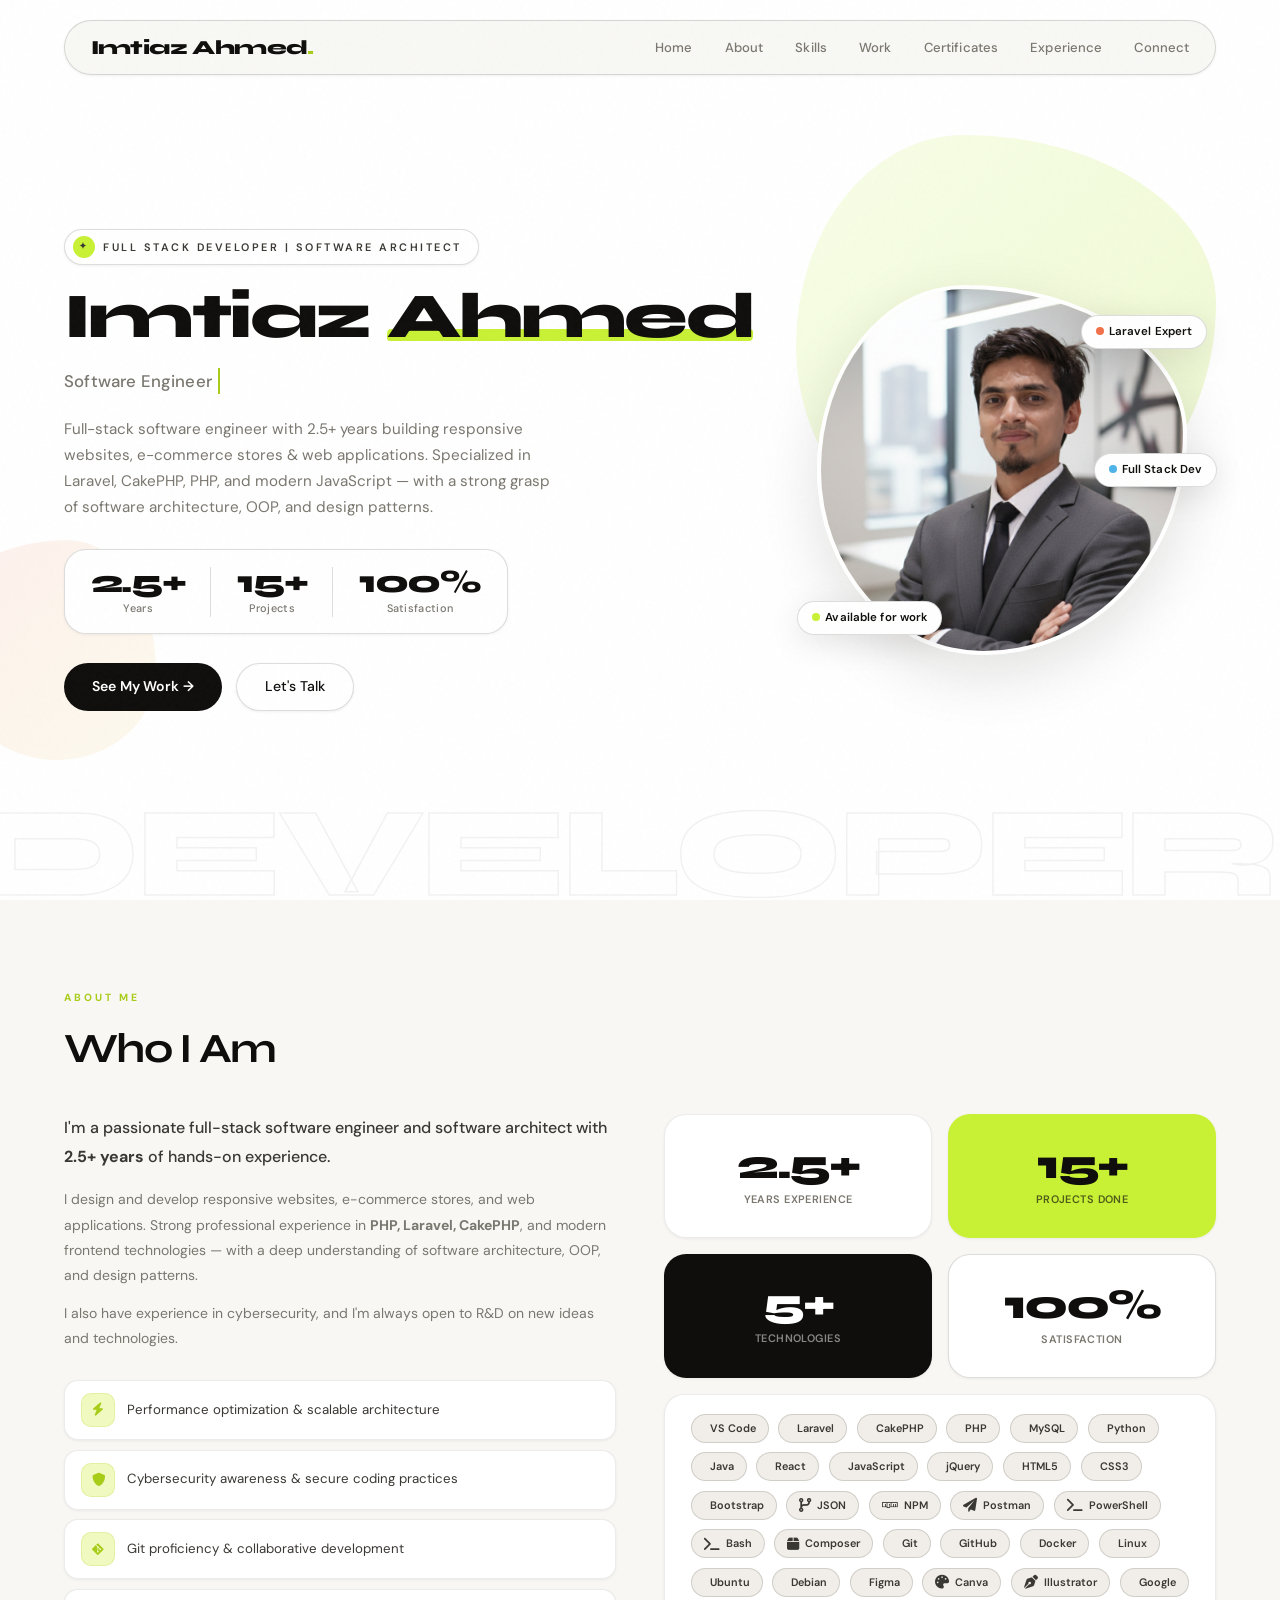
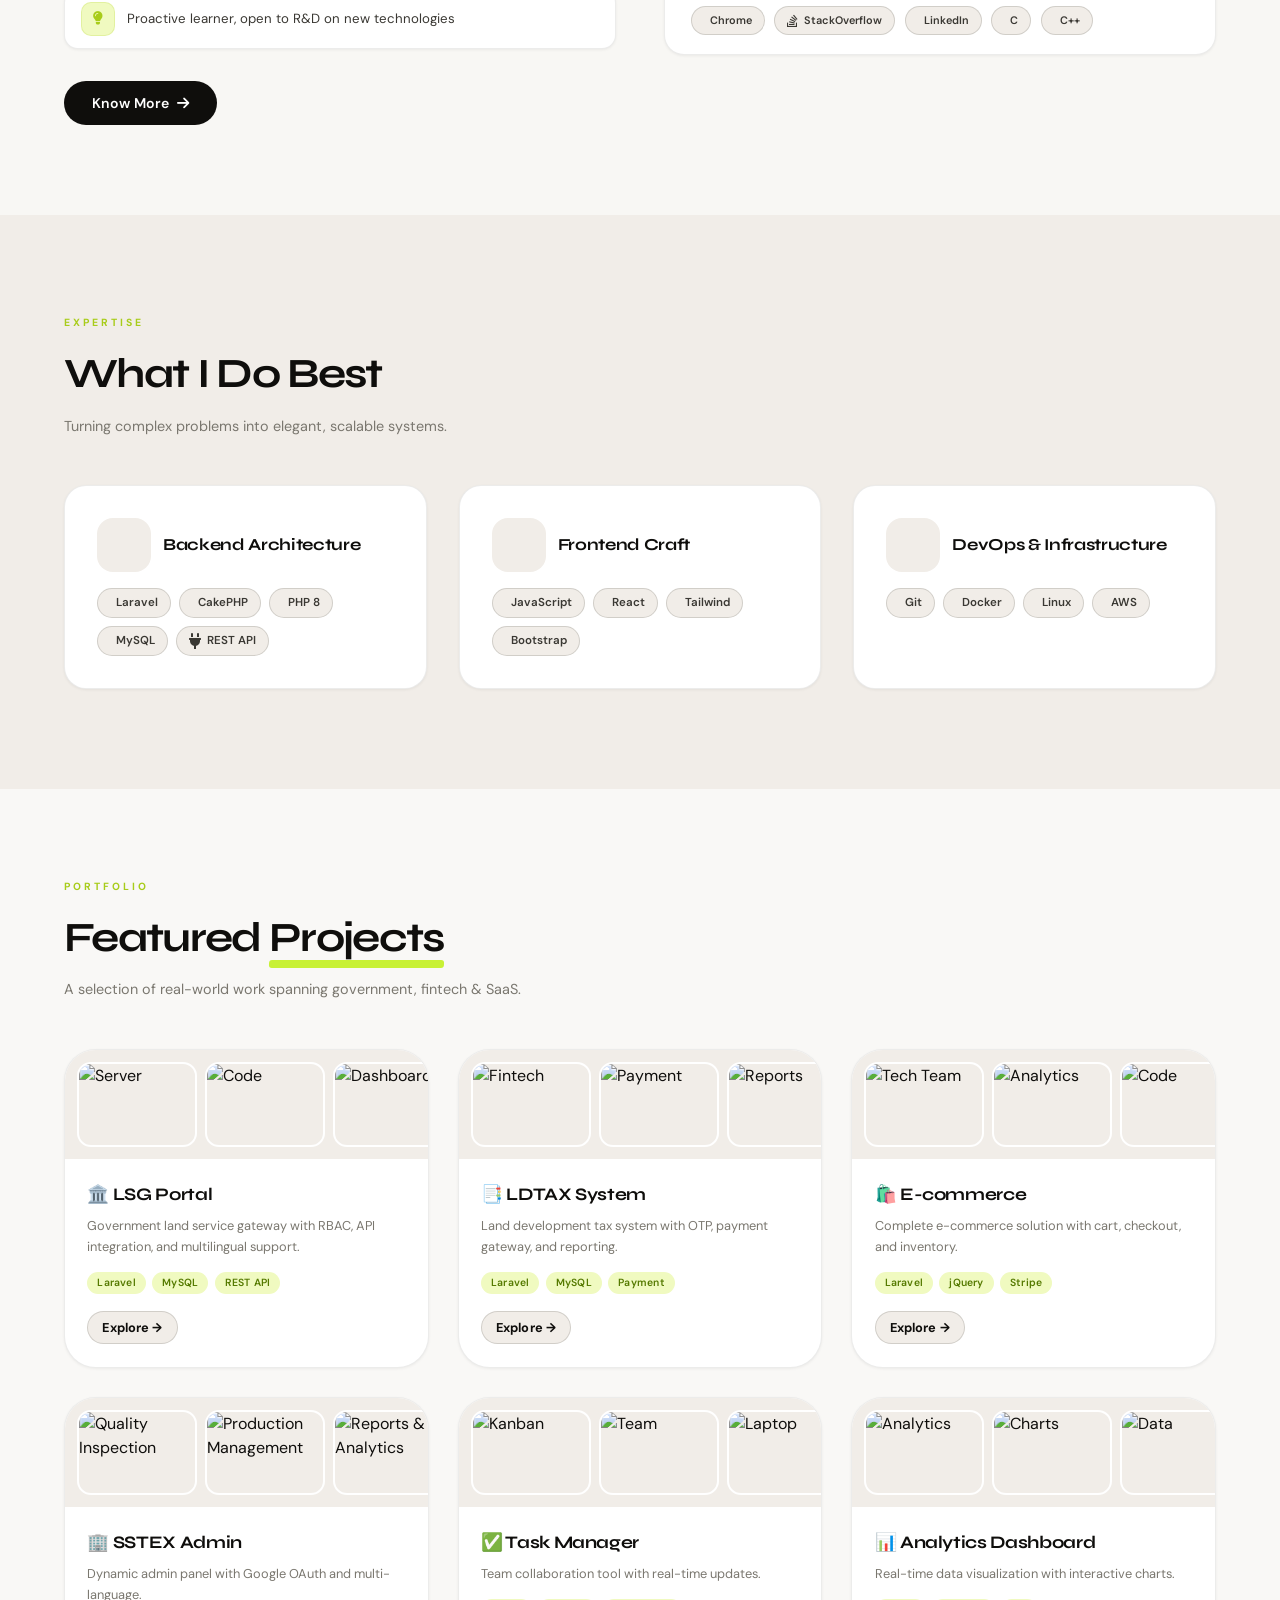
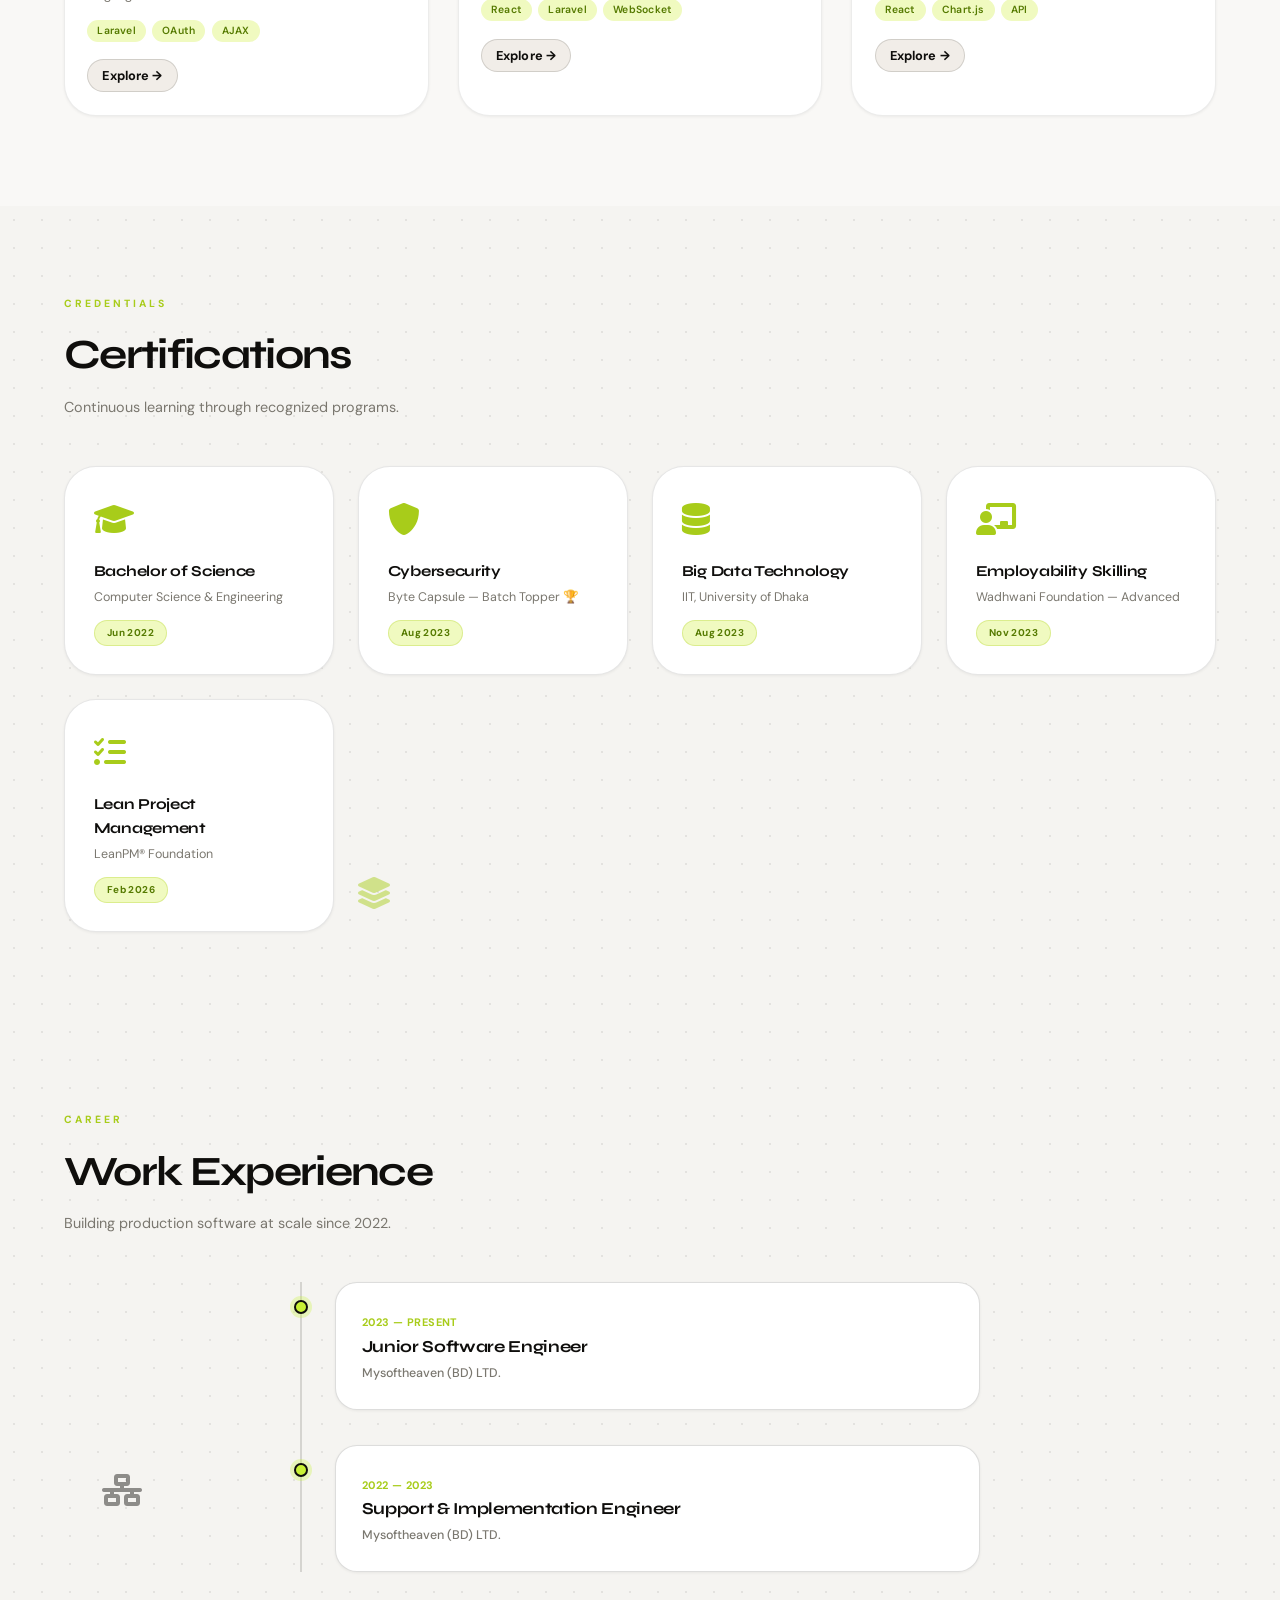
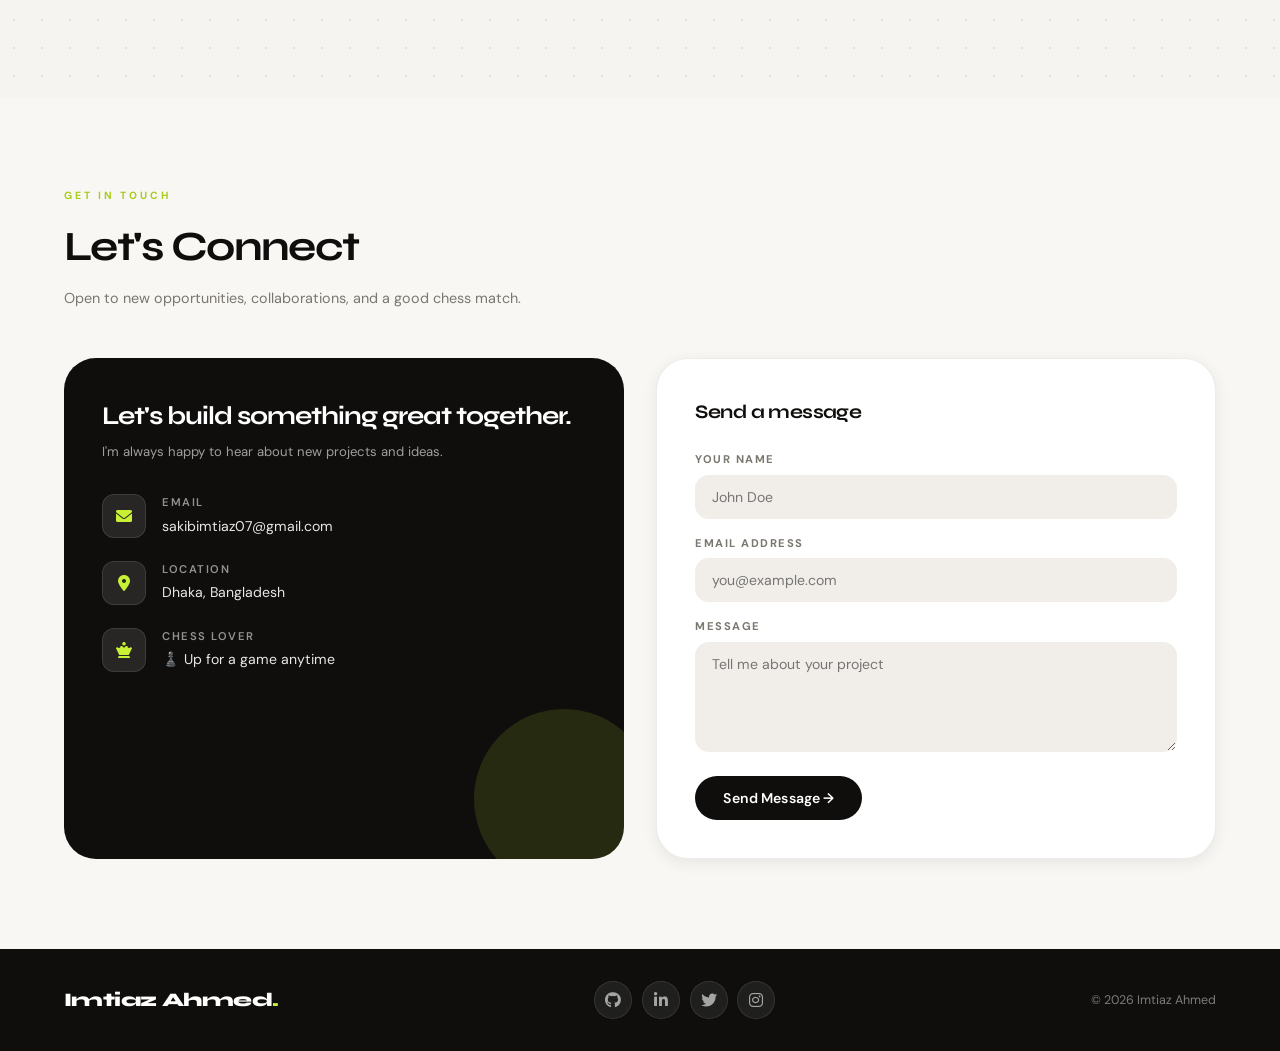
==== commit 23dfc020: "about, Certifications" ====
--- a/index.html
+++ b/index.html
@@ -9,6 +9,7 @@
 <link rel="preconnect" href="https://fonts.googleapis.com">
 <link href="https://fonts.googleapis.com/css2?family=Syne:wght@400;500;600;700;800&family=DM+Sans:opsz,wght@9..40,300;9..40,400;9..40,500;9..40,600&display=swap" rel="stylesheet">
 <link rel="stylesheet" href="https://cdnjs.cloudflare.com/ajax/libs/font-awesome/6.0.0-beta3/css/all.min.css">
+<link rel="stylesheet" href="https://cdn.jsdelivr.net/gh/devicons/devicon@latest/devicon.min.css">
 
 <style>
 *, *::before, *::after {
@@ -539,94 +540,124 @@
 }
 
 /* ====== SKILLS ====== */
-#skills {
+
+/* SECTION */
+#skills{
   background: var(--bg-soft);
-}
-
-.skills-grid {
-  display: grid;
-  grid-template-columns: repeat(auto-fit, minmax(300px, 1fr));
-  gap: 1.5rem;
-}
-
-.skill-card {
-  background: white;
-  border-radius: var(--r-lg);
-  padding: 2rem;
-  transition: all 0.3s cubic-bezier(0.4,0,0.2,1);
+  padding: 100px 5%;
+}
+
+/* GRID */
+.skills-grid{
+  display:grid;
+  grid-template-columns:repeat(auto-fit,minmax(280px,1fr));
+  gap:2rem;
+  margin-top:2.5rem;
+}
+
+/* CARD */
+.skill-card{
+  background:white;
+  border-radius:22px;
+  padding:2rem;
+  border:1px solid var(--border);
   box-shadow: var(--shadow-sm);
-  border: 1px solid var(--border);
-  position: relative;
-  overflow: hidden;
-}
-
-.skill-card::before {
-  content: '';
-  position: absolute;
-  top: 0;
-  left: 0;
-  right: 0;
-  height: 3px;
+  position:relative;
+  overflow:hidden;
+  transition:0.35s ease;
+}
+
+/* SOFT TOP ACCENT */
+.skill-card::before{
+  content:'';
+  position:absolute;
+  top:0;
+  left:0;
+  width:100%;
+  height:4px;
   background: linear-gradient(90deg, var(--lime), var(--sky));
   transform: scaleX(0);
-  transform-origin: left;
-  transition: transform 0.3s;
-}
-
-.skill-card:hover {
-  transform: translateY(-6px);
-  box-shadow: var(--shadow-md);
-  border-color: rgba(200,241,53,0.4);
-}
-
-.skill-card:hover::before { transform: scaleX(1); }
-
-.skill-icon {
-  width: 52px;
-  height: 52px;
-  border-radius: 14px;
+  transform-origin:left;
+  transition:0.35s ease;
+}
+
+.skill-card:hover{
+  transform: translateY(-12px);
+  box-shadow: 0 22px 50px rgba(0,0,0,0.12);
+}
+
+.skill-card:hover::before{
+  transform: scaleX(1);
+}
+
+/* HEADER */
+.skill-header{
+  display:flex;
+  align-items:center;
+  gap:12px;
+  margin-bottom:1rem;
+}
+
+/* ICON */
+.skill-icon{
+  width:54px;
+  height:54px;
+  border-radius:16px;
   background: var(--bg-soft);
-  display: flex;
-  align-items: center;
-  justify-content: center;
-  font-size: 1.5rem;
-  margin-bottom: 1.1rem;
+  display:flex;
+  align-items:center;
+  justify-content:center;
+  font-size:1.6rem;
+  transition:0.3s ease;
+}
+
+.skill-card:hover .skill-icon{
+  transform: scale(1.08) rotate(2deg);
+}
+
+/* TITLE */
+.skill-card h3{
+  font-family: var(--font-display);
+  font-size:1.05rem;
+  font-weight:700;
+  color: var(--ink);
+  letter-spacing:-0.02em;
+}
+
+/* TAGS */
+.skill-tags{
+  display:flex;
+  flex-wrap:wrap;
+  gap:0.5rem;
+  margin-top:1rem;
+}
+
+/* TAG */
+.skill-tag{
+  display:inline-flex;
+  align-items:center;
+  gap:6px;
+  padding:5px 12px;
+  border-radius:999px;
+  font-size:0.72rem;
+  font-weight:600;
+  background: var(--bg-soft);
+  border:1px solid var(--border-2);
   color: var(--ink-2);
-}
-
-.skill-card h3 {
-  font-family: var(--font-display);
-  font-size: 1.05rem;
-  font-weight: 700;
-  letter-spacing: -0.02em;
-  margin-bottom: 0.3rem;
-  color: var(--ink);
-}
-
-.skill-tags {
-  display: flex;
-  flex-wrap: wrap;
-  gap: 0.5rem;
-  margin-top: 1rem;
-}
-
-.skill-tag {
-  background: var(--bg-soft);
-  padding: 4px 12px;
-  border-radius: 30px;
-  font-size: 0.68rem;
-  color: var(--ink-2);
-  font-weight: 600;
-  border: 1px solid var(--border-2);
-  letter-spacing: 0.01em;
-  display: inline-flex;
-  align-items: center;
-  gap: 5px;
-}
-
-.skill-tag i {
-  font-size: 0.7rem;
-  opacity: 0.75;
+  transition:0.25s ease;
+}
+
+/* HOVER */
+.skill-tag:hover{
+  background:white;
+  transform: translateY(-2px);
+  box-shadow:0 6px 14px rgba(0,0,0,0.06);
+}
+
+/* ICON SIZE FIX */
+.skill-tag i,
+.skill-icon i{
+  font-size:16px;
 }
 
 /* ====== PROJECTS ====== */
@@ -1543,6 +1574,43 @@
     gap: 2rem;
   }
 }
+
+.tech-strip{
+  background:white;
+  border-radius:20px;
+  padding:1.2rem 1.6rem;
+  border:1px solid var(--border);
+  box-shadow:var(--shadow-sm);
+  display:flex;
+  flex-wrap:wrap;
+  gap:0.6rem;
+  margin-top:1rem;
+}
+
+.pill{
+  display:inline-flex;
+  align-items:center;
+  gap:6px;
+  background:var(--bg-soft);
+  border:1px solid var(--border-2);
+  border-radius:30px;
+  padding:5px 12px;
+  font-size:0.68rem;
+  font-weight:600;
+  color:var(--ink-2);
+  transition:0.2s;
+}
+
+.pill i{
+  font-size:14px;
+}
+
+.pill:hover{
+  transform:translateY(-2px);
+  box-shadow:0 6px 14px rgba(0,0,0,0.08);
+}
+
+/* ABOUT */
 </style>
 </head>
 <body>
@@ -1686,14 +1754,62 @@
         </div>
 
         <!-- Tech strip -->
-        <div style="background:white;border-radius:20px;padding:1.2rem 1.6rem;border:1px solid var(--border);box-shadow:var(--shadow-sm);display:flex;align-items:center;gap:0.6rem;flex-wrap:wrap;margin-top:1rem;">
-          <span style="font-size:0.62rem;font-weight:700;text-transform:uppercase;letter-spacing:2px;color:var(--ink-3);margin-right:0.4rem;">Stack</span>
-          <span style="display:inline-flex;align-items:center;gap:5px;background:var(--bg-soft);border:1px solid var(--border-2);border-radius:30px;padding:4px 12px;font-size:0.68rem;font-weight:600;color:var(--ink-2);"><i class="fab fa-laravel" style="color:#FF2D20"></i> Laravel</span>
-          <span style="display:inline-flex;align-items:center;gap:5px;background:var(--bg-soft);border:1px solid var(--border-2);border-radius:30px;padding:4px 12px;font-size:0.68rem;font-weight:600;color:var(--ink-2);"><i class="fab fa-php" style="color:#777BB4"></i> PHP 8</span>
-          <span style="display:inline-flex;align-items:center;gap:5px;background:var(--bg-soft);border:1px solid var(--border-2);border-radius:30px;padding:4px 12px;font-size:0.68rem;font-weight:600;color:var(--ink-2);"><i class="fas fa-database" style="color:#00758F"></i> MySQL</span>
-          <span style="display:inline-flex;align-items:center;gap:5px;background:var(--bg-soft);border:1px solid var(--border-2);border-radius:30px;padding:4px 12px;font-size:0.68rem;font-weight:600;color:var(--ink-2);"><i class="fab fa-react" style="color:#61DAFB"></i> React</span>
-          <span style="display:inline-flex;align-items:center;gap:5px;background:var(--bg-soft);border:1px solid var(--border-2);border-radius:30px;padding:4px 12px;font-size:0.68rem;font-weight:600;color:var(--ink-2);"><i class="fab fa-js" style="color:#F7DF1E"></i> JavaScript</span>
-          <span style="display:inline-flex;align-items:center;gap:5px;background:var(--bg-soft);border:1px solid var(--border-2);border-radius:30px;padding:4px 12px;font-size:0.68rem;font-weight:600;color:var(--ink-2);"><i class="fab fa-docker" style="color:#2496ED"></i> Docker</span>
+        <div class="tech-strip">
+
+          <!-- IDE -->
+          <span class="pill"><i class="devicon-vscode-plain colored"></i> VS Code</span>
+
+          <!-- Backend -->
+          <span class="pill"><i class="devicon-laravel-plain colored"></i> Laravel</span>
+          <span class="pill"><i class="devicon-cakephp-plain colored"></i> CakePHP</span>
+          <span class="pill"><i class="devicon-php-plain colored"></i> PHP</span>
+          <span class="pill"><i class="devicon-mysql-plain colored"></i> MySQL</span>
+          <span class="pill"><i class="devicon-python-plain colored"></i> Python</span>
+          <span class="pill"><i class="devicon-java-plain colored"></i> Java</span>
+
+          <!-- Frontend -->
+          <span class="pill"><i class="devicon-react-original colored"></i> React</span>
+          <span class="pill"><i class="devicon-javascript-plain colored"></i> JavaScript</span>
+          <span class="pill"><i class="devicon-jquery-plain colored"></i> jQuery</span>
+          <span class="pill"><i class="devicon-html5-plain colored"></i> HTML5</span>
+          <span class="pill"><i class="devicon-css3-plain colored"></i> CSS3</span>
+          <span class="pill"><i class="devicon-bootstrap-plain colored"></i> Bootstrap</span>
+
+          <!-- Data / Config -->
+          <span class="pill"><i class="fas fa-code-branch"></i> JSON</span>
+          <span class="pill"><i class="fa-brands fa-npm"></i> NPM</span>
+
+          <!-- Dev Tools -->
+          <span class="pill"><i class="fa-solid fa-paper-plane"></i> Postman</span>
+          <span class="pill"><i class="fas fa-terminal"></i> PowerShell</span>
+          <span class="pill"><i class="fas fa-terminal"></i> Bash</span>
+          <span class="pill"><i class="fa-solid fa-box"></i> Composer</span>
+          <span class="pill"><i class="devicon-git-plain colored"></i> Git</span>
+          <span class="pill"><i class="devicon-github-original"></i> GitHub</span>
+
+          <!-- DevOps -->
+          <span class="pill"><i class="devicon-docker-plain colored"></i> Docker</span>
+          <span class="pill"><i class="devicon-linux-plain colored"></i> Linux</span>
+          <span class="pill"><i class="devicon-ubuntu-plain colored"></i> Ubuntu</span>
+          <span class="pill"><i class="devicon-debian-plain colored"></i> Debian</span>
+
+          <!-- Design Tools -->
+          <span class="pill"><i class="devicon-figma-plain colored"></i> Figma</span>
+          <span class="pill"><i class="fas fa-palette"></i> Canva</span>
+          <span class="pill"><i class="fas fa-pen-nib"></i> Illustrator</span>
+
+          <!-- Web / Browser -->
+          <span class="pill"><i class="devicon-google-plain"></i> Google</span>
+          <span class="pill"><i class="devicon-chrome-plain colored"></i> Chrome</span>
+          <span class="pill"><i class="fab fa-stack-overflow"></i> StackOverflow</span>
+
+          <!-- Social -->
+          <span class="pill"><i class="devicon-linkedin-plain"></i> LinkedIn</span>
+
+          <!-- Languages -->
+          <span class="pill"><i class="devicon-c-plain"></i> C</span>
+          <span class="pill"><i class="devicon-cplusplus-plain"></i> C++</span>
+
         </div>
       </div>
 
@@ -1704,41 +1820,65 @@
 <!-- SKILLS -->
 <section id="skills">
   <div class="section-container">
+
     <p class="section-eyebrow">Expertise</p>
     <h2 class="section-title">What I <span>Do Best</span></h2>
-    <p class="section-subtitle">Turning complex problems into elegant, performant solutions.</p>
+    <p class="section-subtitle">Turning complex problems into elegant, scalable systems.</p>
+
     <div class="skills-grid">
-      <div class="skill-card">
-        <div class="skill-icon"><i class="fab fa-laravel" style="color:#FF2D20;"></i></div>
-        <h3>Backend Architecture</h3>
+
+      <!-- BACKEND -->
+      <div class="skill-card backend">
+        <div class="skill-header">
+          <div class="skill-icon">
+            <i class="devicon-laravel-plain colored"></i>
+          </div>
+          <h3>Backend Architecture</h3>
+        </div>
+
         <div class="skill-tags">
-          <span class="skill-tag"><i class="fab fa-laravel" style="color:#FF2D20;"></i> Laravel</span>
-          <span class="skill-tag"><i class="fas fa-birthday-cake" style="color:#f0704a;"></i> CakePHP</span>
-          <span class="skill-tag"><i class="fab fa-php" style="color:#777BB4;"></i> PHP 8</span>
-          <span class="skill-tag"><i class="fas fa-database" style="color:#00758F;"></i> MySQL</span>
-          <span class="skill-tag"><i class="fas fa-plug" style="color:#a8cc1a;"></i> REST API</span>
+          <span class="skill-tag"><i class="devicon-laravel-plain colored"></i> Laravel</span>
+          <span class="skill-tag"><i class="devicon-cakephp-plain colored"></i> CakePHP</span>
+          <span class="skill-tag"><i class="devicon-php-plain colored"></i> PHP 8</span>
+          <span class="skill-tag"><i class="devicon-mysql-plain colored"></i> MySQL</span>
+          <span class="skill-tag"><i class="fas fa-plug"></i> REST API</span>
         </div>
       </div>
-      <div class="skill-card">
-        <div class="skill-icon"><i class="fab fa-react" style="color:#61DAFB;"></i></div>
-        <h3>Frontend Craft</h3>
+
+      <!-- FRONTEND -->
+      <div class="skill-card frontend">
+        <div class="skill-header">
+          <div class="skill-icon">
+            <i class="devicon-react-original colored"></i>
+          </div>
+          <h3>Frontend Craft</h3>
+        </div>
+
         <div class="skill-tags">
-          <span class="skill-tag"><i class="fab fa-js" style="color:#F7DF1E;"></i> JavaScript</span>
-          <span class="skill-tag"><i class="fab fa-react" style="color:#61DAFB;"></i> React</span>
-          <span class="skill-tag"><i class="fab fa-css3-alt" style="color:#38BDF8;"></i> Tailwind</span>
-          <span class="skill-tag"><i class="fab fa-bootstrap" style="color:#7952B3;"></i> Bootstrap</span>
+          <span class="skill-tag"><i class="devicon-javascript-plain colored"></i> JavaScript</span>
+          <span class="skill-tag"><i class="devicon-react-original colored"></i> React</span>
+          <span class="skill-tag"><i class="devicon-tailwindcss-plain colored"></i> Tailwind</span>
+          <span class="skill-tag"><i class="devicon-bootstrap-plain colored"></i> Bootstrap</span>
         </div>
       </div>
-      <div class="skill-card">
-        <div class="skill-icon"><i class="fas fa-cloud" style="color:#4fb3e8;"></i></div>
-        <h3>DevOps & Tools</h3>
+
+      <!-- DEVOPS -->
+      <div class="skill-card devops">
+        <div class="skill-header">
+          <div class="skill-icon">
+            <i class="devicon-docker-plain colored"></i>
+          </div>
+          <h3>DevOps & Infrastructure</h3>
+        </div>
+
         <div class="skill-tags">
-          <span class="skill-tag"><i class="fab fa-git-alt" style="color:#F05032;"></i> Git</span>
-          <span class="skill-tag"><i class="fab fa-docker" style="color:#2496ED;"></i> Docker</span>
-          <span class="skill-tag"><i class="fab fa-linux" style="color:#FCC624;"></i> Linux</span>
-          <span class="skill-tag"><i class="fab fa-aws" style="color:#FF9900;"></i> AWS</span>
+          <span class="skill-tag"><i class="devicon-git-plain colored"></i> Git</span>
+          <span class="skill-tag"><i class="devicon-docker-plain colored"></i> Docker</span>
+          <span class="skill-tag"><i class="devicon-linux-plain colored"></i> Linux</span>
+          <span class="skill-tag"><i class="devicon-amazonwebservices-original colored"></i> AWS</span>
         </div>
       </div>
+
     </div>
   </div>
 </section>
@@ -1799,9 +1939,10 @@
       <!-- SSTEX Admin -->
       <div class="project-card">
         <div class="project-gallery">
-          <img src="https://images.unsplash.com/photo-1607799279861-4dd421887fb3?w=200&fit=crop" alt="Admin">
-          <img src="https://images.unsplash.com/photo-1571171637578-41bc2dd41cd2?w=200&fit=crop" alt="Code">
-          <img src="https://images.unsplash.com/photo-1555099962-4199c345e5dd?w=200&fit=crop" alt="Dashboard">
+            <img src="https://images.unsplash.com/photo-1581092921461-eab62e97a780?w=600&fit=crop&auto=format" alt="Quality Inspection">
+            <img src="https://images.unsplash.com/photo-1504384308090-c894fdcc538d?w=600&fit=crop&auto=format" alt="Production Management">
+            <img src="https://images.unsplash.com/photo-1460925895917-afdab827c52f?w=600&fit=crop&auto=format" alt="Reports & Analytics">
+            <img src="https://images.unsplash.com/photo-1498050108023-c5249f4df085?w=600&fit=crop&auto=format" alt="Frontend UI Design">
         </div>
         <div class="project-info">
           <h3 class="project-title">🏢 SSTEX Admin</h3>
@@ -1831,7 +1972,7 @@
         <div class="project-gallery">
           <img src="https://images.unsplash.com/photo-1551288049-bebda4e38f71?w=200&fit=crop" alt="Analytics">
           <img src="https://images.unsplash.com/photo-1504868584819-f8e8b4b6d7e3?w=200&fit=crop" alt="Charts">
-          <img src="https://images.unsplash.com/photo-1526628953301-3cd81f5c89b2?w=200&fit=crop" alt="Data">
+          <img src="https://images.unsplash.com/photo-1543286386-713bdd548da4?w=200&fit=crop&auto=format" alt="Data">
         </div>
         <div class="project-info">
           <h3 class="project-title">📊 Analytics Dashboard</h3>
@@ -1850,20 +1991,28 @@
 
   <!-- floating bg icons -->
   <div class="floating-tech">
-    <i class="fab fa-laravel"></i>
-    <i class="fab fa-php"></i>
-    <i class="fas fa-database"></i>
-    <i class="fas fa-code"></i>
-    <i class="fab fa-js"></i>
-    <i class="fab fa-react"></i>
-    <i class="fab fa-bootstrap"></i>
-    <i class="fab fa-git-alt"></i>
-    <i class="fab fa-docker"></i>
-    <i class="fab fa-linux"></i>
-    <i class="fab fa-aws"></i>
+
+    <!-- Backend -->
+    <i class="devicon-laravel-plain colored"></i>
+    <i class="devicon-php-plain colored"></i>
+    <i class="devicon-mysql-plain colored"></i>
+
+    <!-- Core Dev -->
+    <i class="devicon-javascript-plain colored"></i>
+    <i class="devicon-react-original colored"></i>
+    <i class="devicon-bootstrap-plain colored"></i>
+
+    <!-- DevOps -->
+    <i class="devicon-git-plain colored"></i>
+    <i class="devicon-docker-plain colored"></i>
+    <i class="devicon-linux-plain colored"></i>
+    <i class="devicon-amazonwebservices-original colored"></i>
+
+    <!-- Generic fallback (still useful) -->
     <i class="fas fa-server"></i>
     <i class="fas fa-network-wired"></i>
     <i class="fas fa-layer-group"></i>
+
   </div>
 
   <!-- Certifications -->
@@ -2265,6 +2414,13 @@
     title: "🏢 SSTEX Admin Panel",
     company: "SSTEX GROUP BD",
     badge: "Web Application",
+
+    images: [
+      "images/sstex-admin-dashboard.jpg",
+      "images/sstex-home-page.jpg"
+    ],
+
+
     headerBg: "#f0fdf4",
     badgeBg: "#dcfce7",
     badgeColor: "#166534",
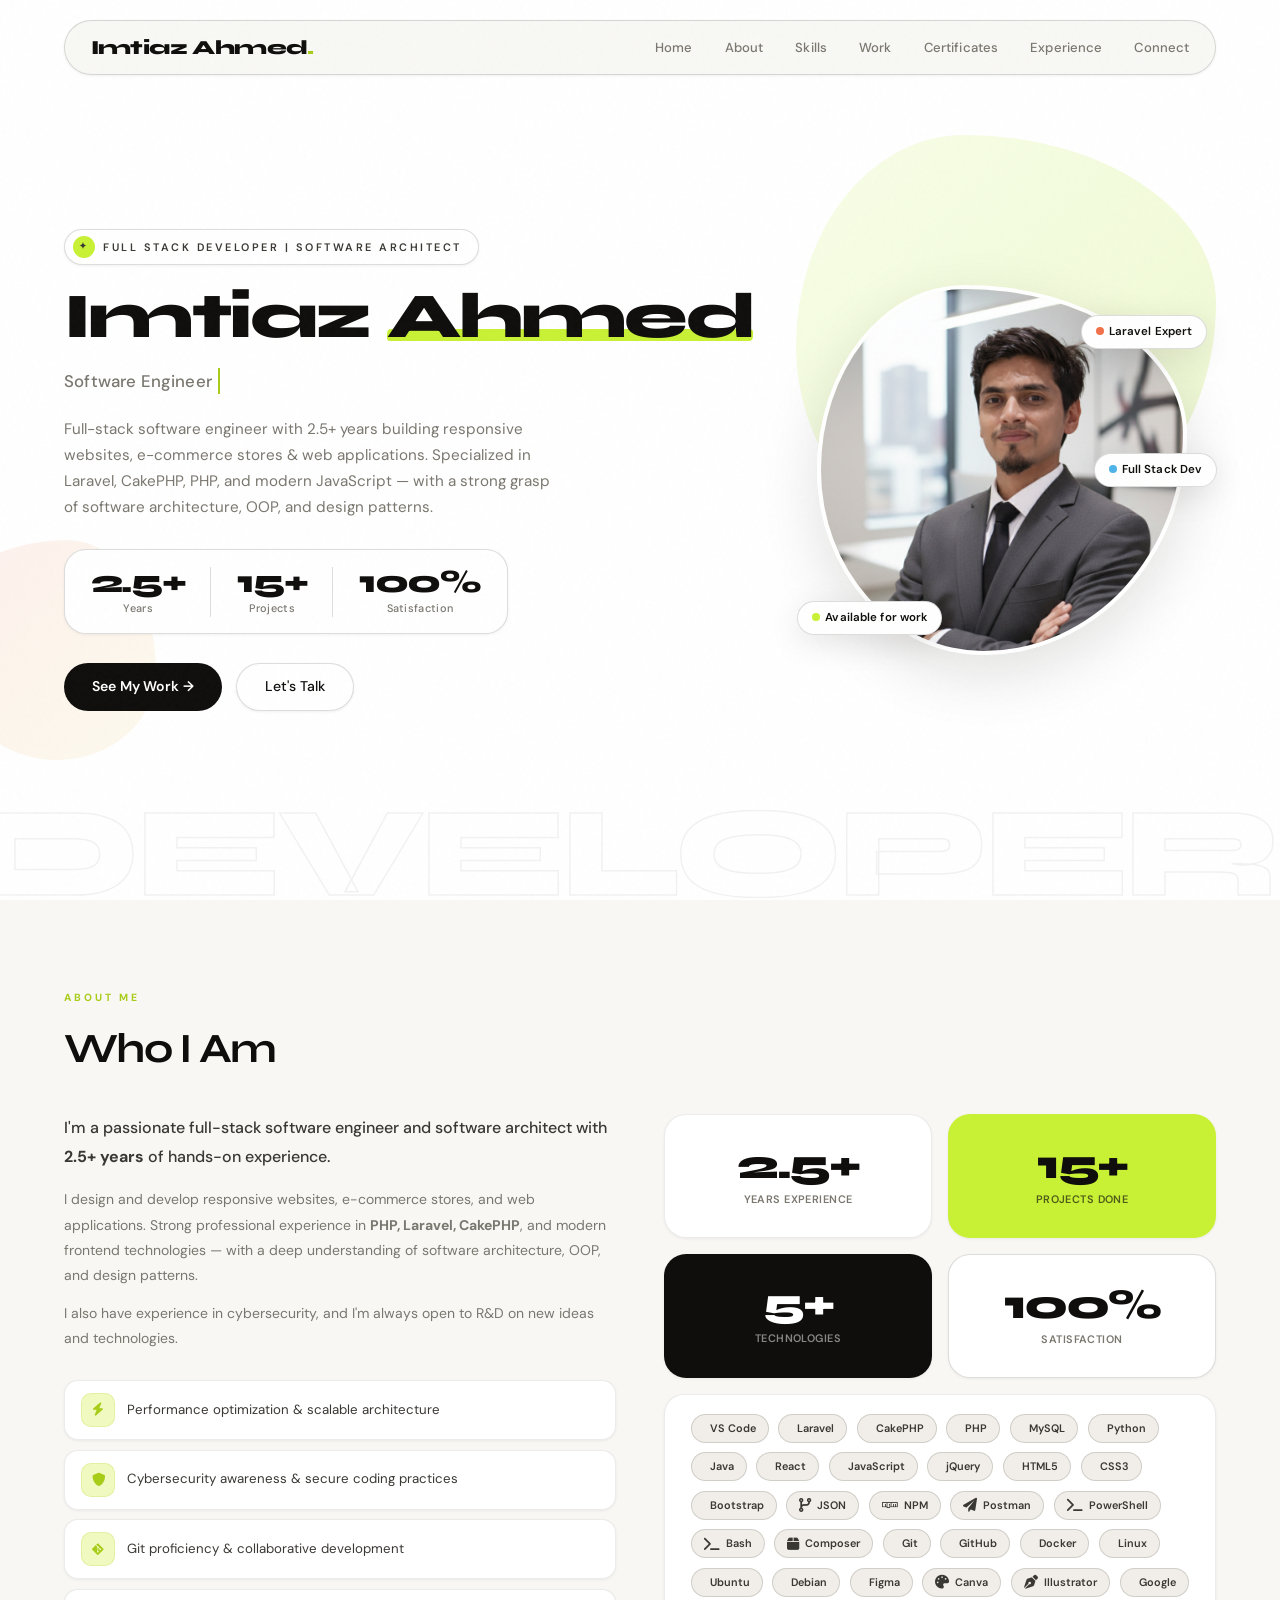
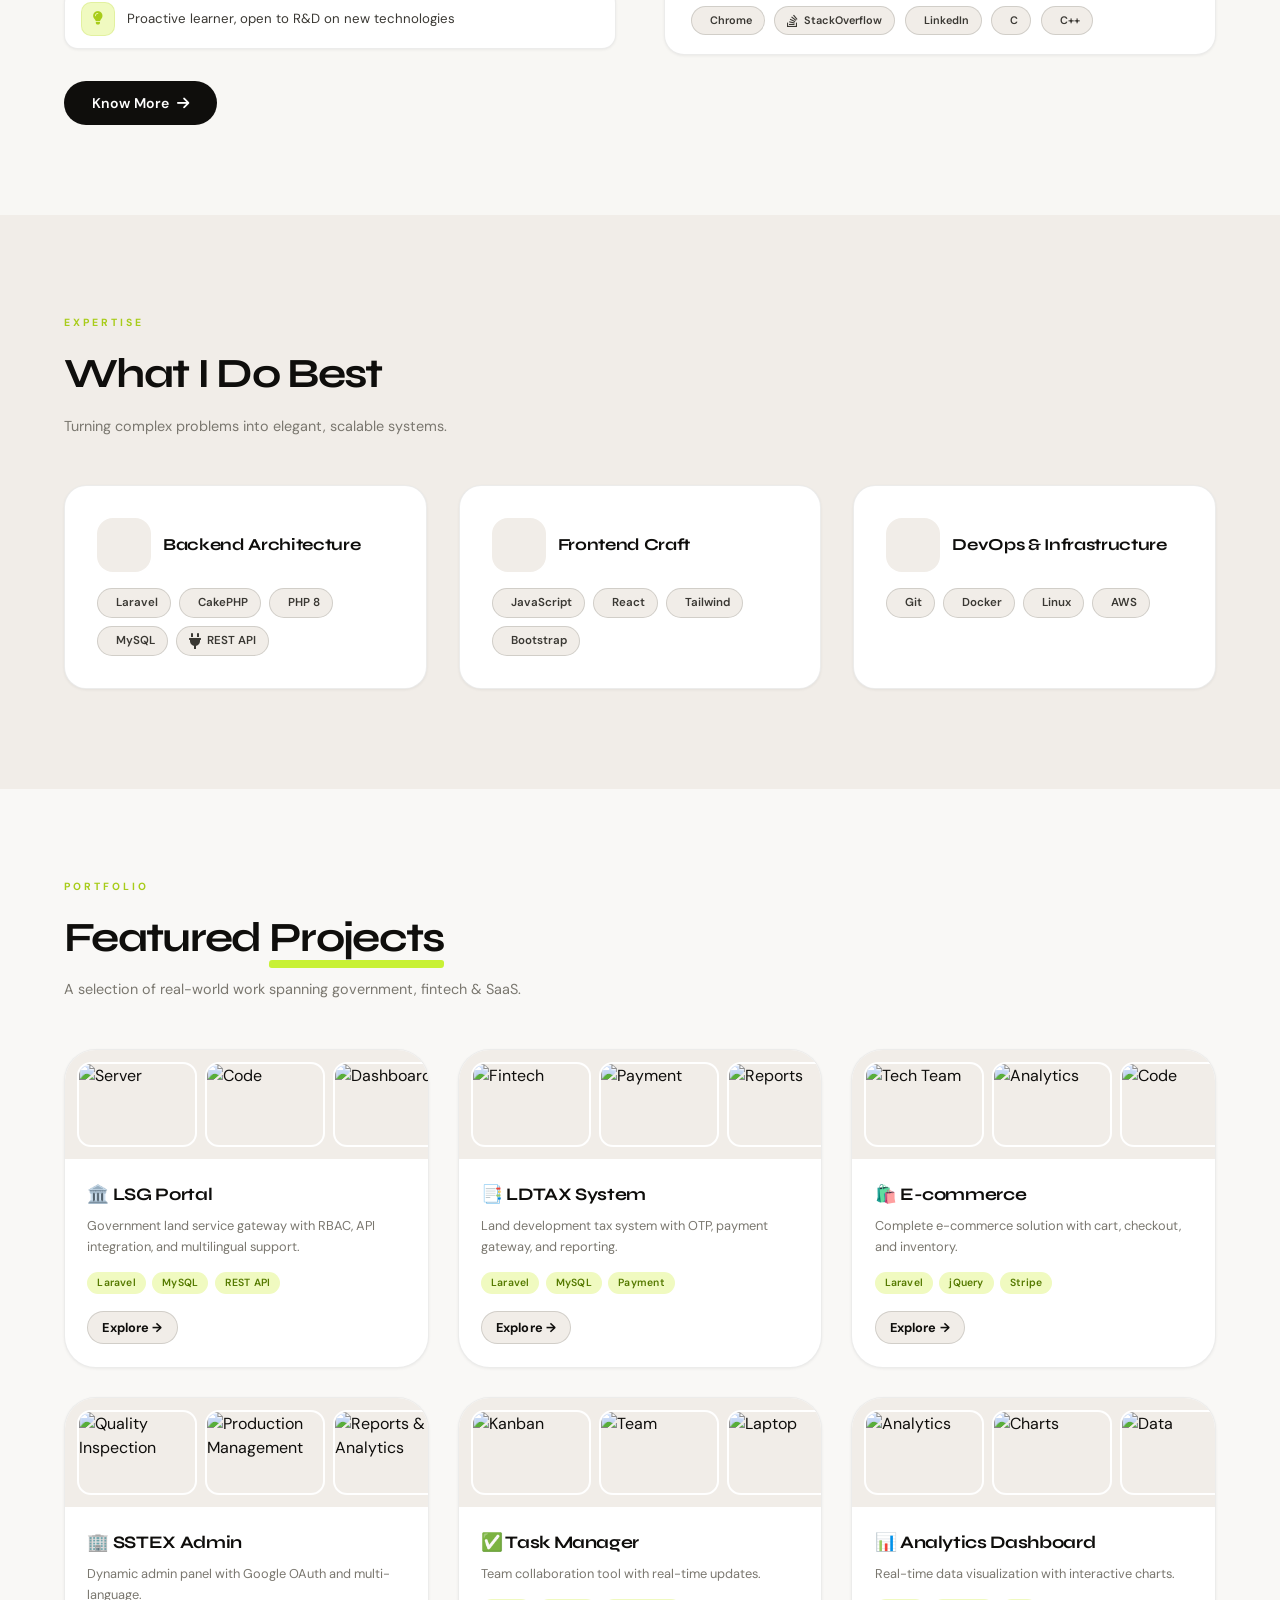
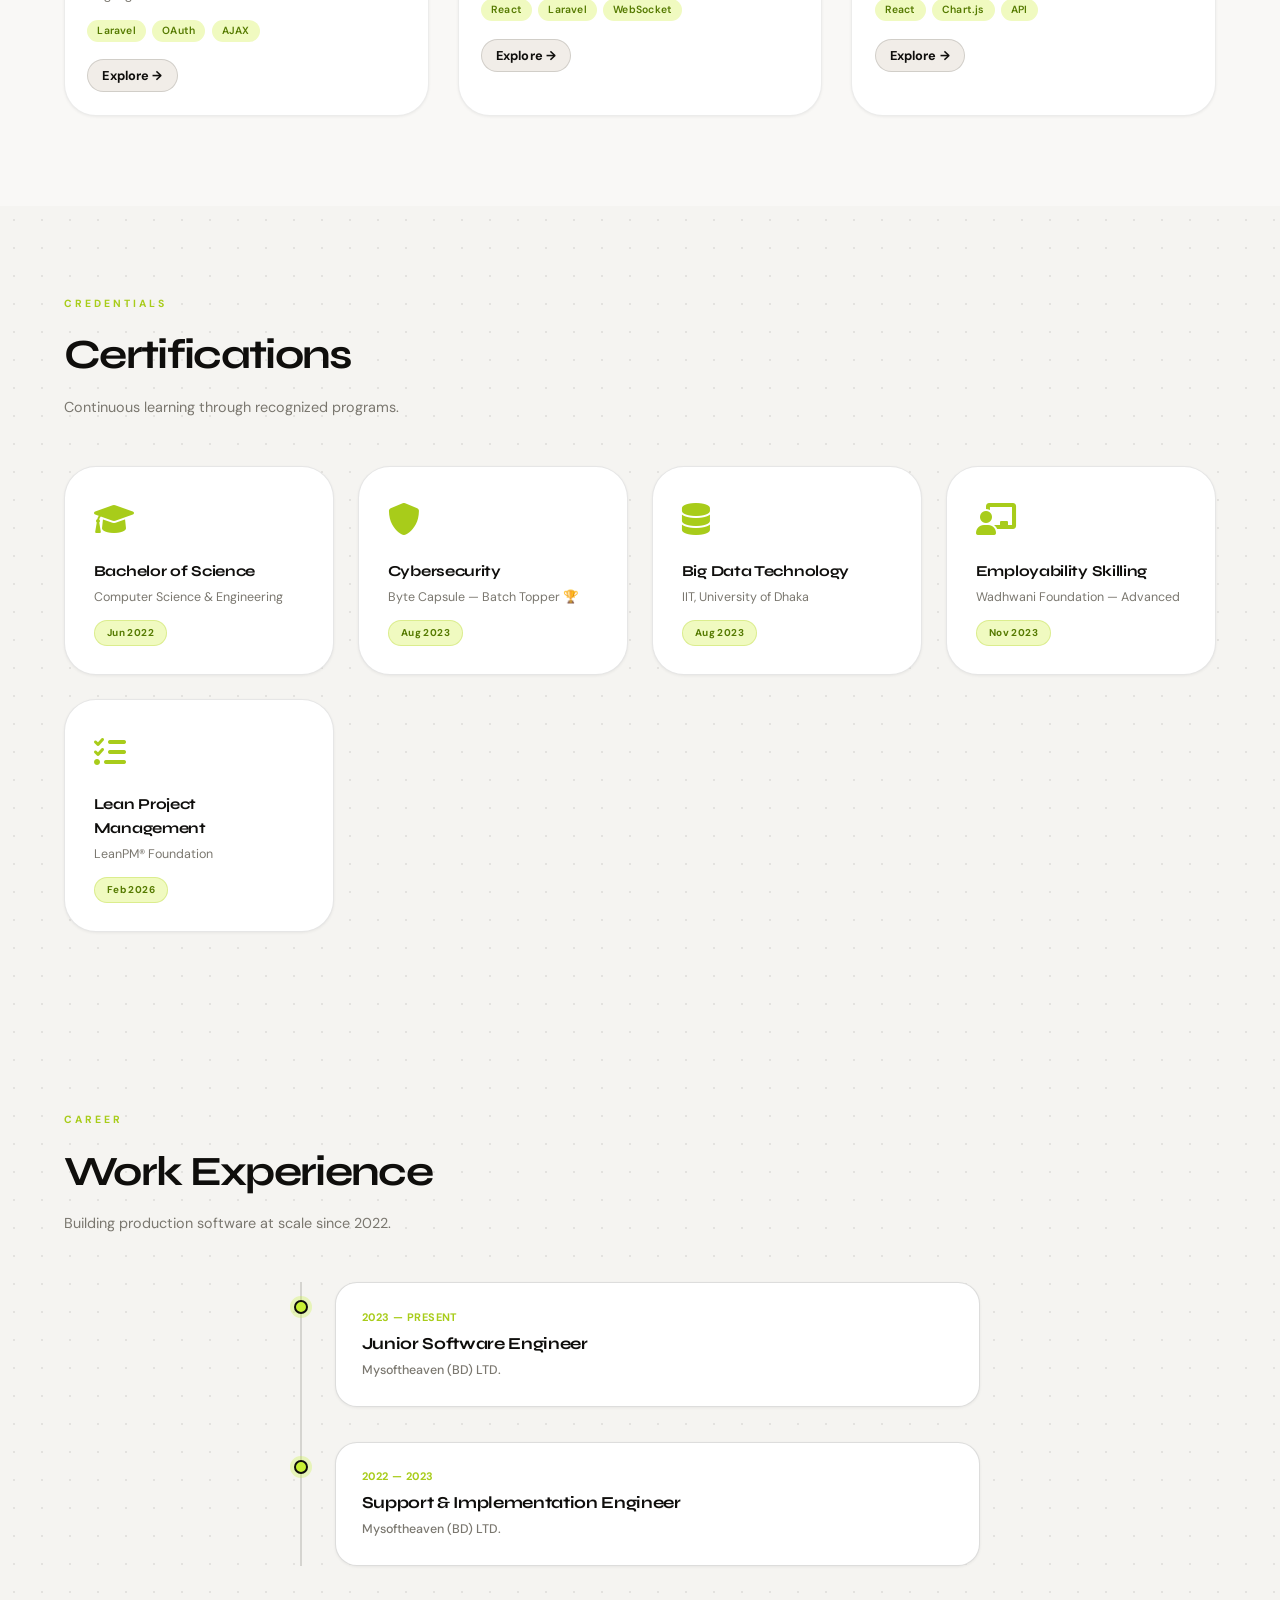
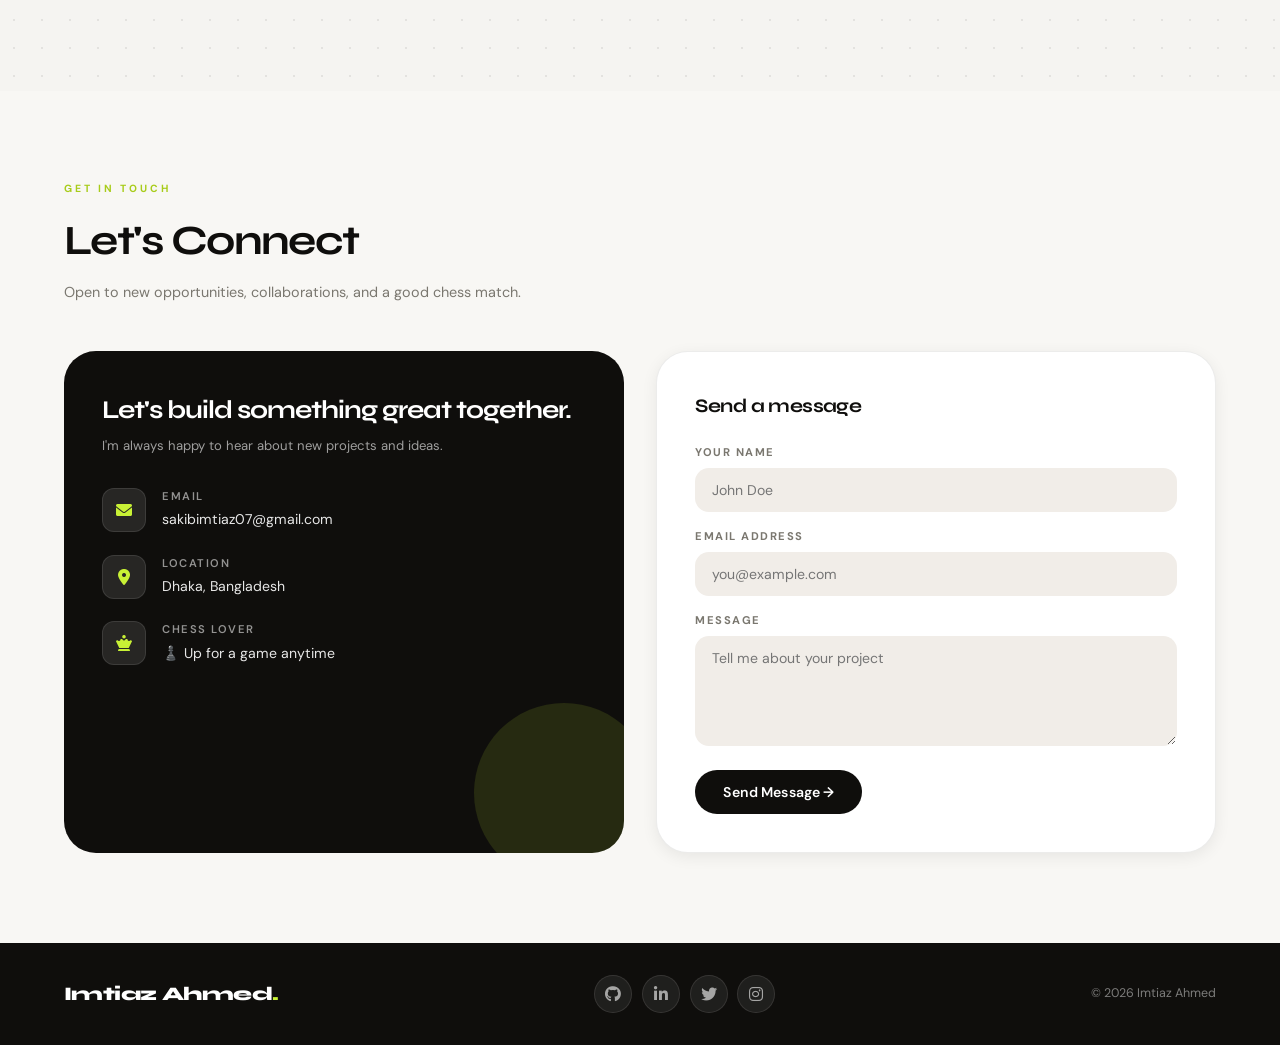
==== commit 94920d64: "about, Certifications" ====
--- a/index.html
+++ b/index.html
@@ -814,48 +814,51 @@
   z-index: 0;
 }
 
-/* floating bg icons */
+/* ====== FLOATING TECH ICONS ====== */
 .floating-tech {
   position: absolute;
   inset: 0;
+  pointer-events: none;
+  overflow: hidden;
   z-index: 0;
-  pointer-events: none;
 }
 
 .floating-tech i {
   position: absolute;
-  font-size: 32px;
-  color: rgba(15,14,12,0.45);
-  animation: floatTech 18s ease-in-out infinite;
-}
-
-.floating-tech i:nth-child(odd) { color: rgba(168,204,26,0.48); }
-.floating-tech i:nth-child(1){top:10%;left:6%;}
-.floating-tech i:nth-child(2){top:20%;left:80%;}
-.floating-tech i:nth-child(3){top:40%;left:12%;}
-.floating-tech i:nth-child(4){top:65%;left:88%;}
-.floating-tech i:nth-child(5){top:30%;left:55%;}
-.floating-tech i:nth-child(6){top:75%;left:20%;}
-.floating-tech i:nth-child(7){top:50%;left:72%;}
-.floating-tech i:nth-child(8){top:82%;left:60%;}
-.floating-tech i:nth-child(9){top:15%;left:35%;}
-.floating-tech i:nth-child(10){top:58%;left:42%;}
-.floating-tech i:nth-child(11){top:25%;left:92%;}
-.floating-tech i:nth-child(12){top:85%;left:8%;}
-.floating-tech i:nth-child(13){top:45%;left:28%;}
-.floating-tech i:nth-child(14){top:70%;left:78%;}
-
-@keyframes floatTech {
-  0%,100% { transform: translateY(0) rotate(0deg); }
-  50% { transform: translateY(-28px) rotate(8deg); }
-}
-
-/* section headers inside cert-exp wrapper */
-.cert-exp-wrapper .section-title {
-  color: var(--ink);
-}
-
-/* ====== CERTS ====== */
+  font-size: 28px;
+  opacity: 0;
+  animation: techFloat var(--dur, 10s) var(--delay, 0s) ease-in-out infinite;
+}
+
+@keyframes techFloat {
+  0%   { transform: translateY(0)      rotate(var(--r, 0deg)) scale(0.9); opacity: 0;             }
+  10%  { opacity: var(--op, 0.14);                                                                 }
+  90%  { opacity: var(--op, 0.14);                                                                 }
+  100% { transform: translateY(-700px) rotate(calc(var(--r, 0deg) + 30deg)) scale(1.05); opacity: 0; }
+}
+
+/* Per-icon: position, speed, delay, rotation, opacity */
+.floating-tech i:nth-child(1)  { left:  3%; bottom: -30px; --dur: 11s; --delay: 0.0s; --r: -10deg; --op: 0.20; font-size: 30px; }
+.floating-tech i:nth-child(2)  { left:  9%; bottom: -30px; --dur:  9s; --delay: 2.0s; --r:   8deg; --op: 0.17; font-size: 24px; }
+.floating-tech i:nth-child(3)  { left: 16%; bottom: -30px; --dur: 13s; --delay: 4.5s; --r:  -5deg; --op: 0.18; font-size: 28px; }
+.floating-tech i:nth-child(4)  { left: 24%; bottom: -30px; --dur: 10s; --delay: 1.2s; --r:  12deg; --op: 0.16; font-size: 26px; }
+.floating-tech i:nth-child(5)  { left: 32%; bottom: -30px; --dur: 12s; --delay: 6.0s; --r:  -8deg; --op: 0.17; font-size: 32px; }
+.floating-tech i:nth-child(6)  { left: 40%; bottom: -30px; --dur:  8s; --delay: 3.0s; --r:   5deg; --op: 0.15; font-size: 24px; }
+.floating-tech i:nth-child(7)  { left: 48%; bottom: -30px; --dur: 14s; --delay: 0.5s; --r: -12deg; --op: 0.18; font-size: 28px; }
+.floating-tech i:nth-child(8)  { left: 56%; bottom: -30px; --dur: 10s; --delay: 5.0s; --r:   9deg; --op: 0.16; font-size: 26px; }
+.floating-tech i:nth-child(9)  { left: 64%; bottom: -30px; --dur: 11s; --delay: 2.8s; --r:  -6deg; --op: 0.17; font-size: 30px; }
+.floating-tech i:nth-child(10) { left: 72%; bottom: -30px; --dur:  9s; --delay: 7.0s; --r:  10deg; --op: 0.15; font-size: 24px; }
+.floating-tech i:nth-child(11) { left: 80%; bottom: -30px; --dur: 13s; --delay: 1.8s; --r:  -4deg; --op: 0.16; font-size: 28px; }
+.floating-tech i:nth-child(12) { left: 87%; bottom: -30px; --dur: 10s; --delay: 4.0s; --r:   7deg; --op: 0.15; font-size: 26px; }
+.floating-tech i:nth-child(13) { left: 93%; bottom: -30px; --dur: 12s; --delay: 0.3s; --r: -11deg; --op: 0.17; font-size: 30px; }
+
+/* Ensure sections sit above floating icons */
+.cert-exp-wrapper .section-container {
+  position: relative;
+  z-index: 1;
+}
+
+/* ====== CERTIFICATIONS ====== */
 #certifications { padding: 90px 5%; }
 
 .certs-grid {
@@ -932,7 +935,7 @@
   border: 1px solid rgba(168,204,26,0.3);
 }
 
-/* ====== TIMELINE ====== */
+/* ====== EXPERIENCE TIMELINE ====== */
 #experience { padding: 90px 5%; }
 
 .timeline {
@@ -992,6 +995,7 @@
   letter-spacing: 0.04em;
   text-transform: uppercase;
   margin-bottom: 0.3rem;
+  display: block;
 }
 
 .timeline-title {
@@ -2098,6 +2102,7 @@
   </section>
 
 </div>
+<!-- END CERT + EXP WRAPPER -->
 
 <!-- CONTACT -->
 <section id="contact">
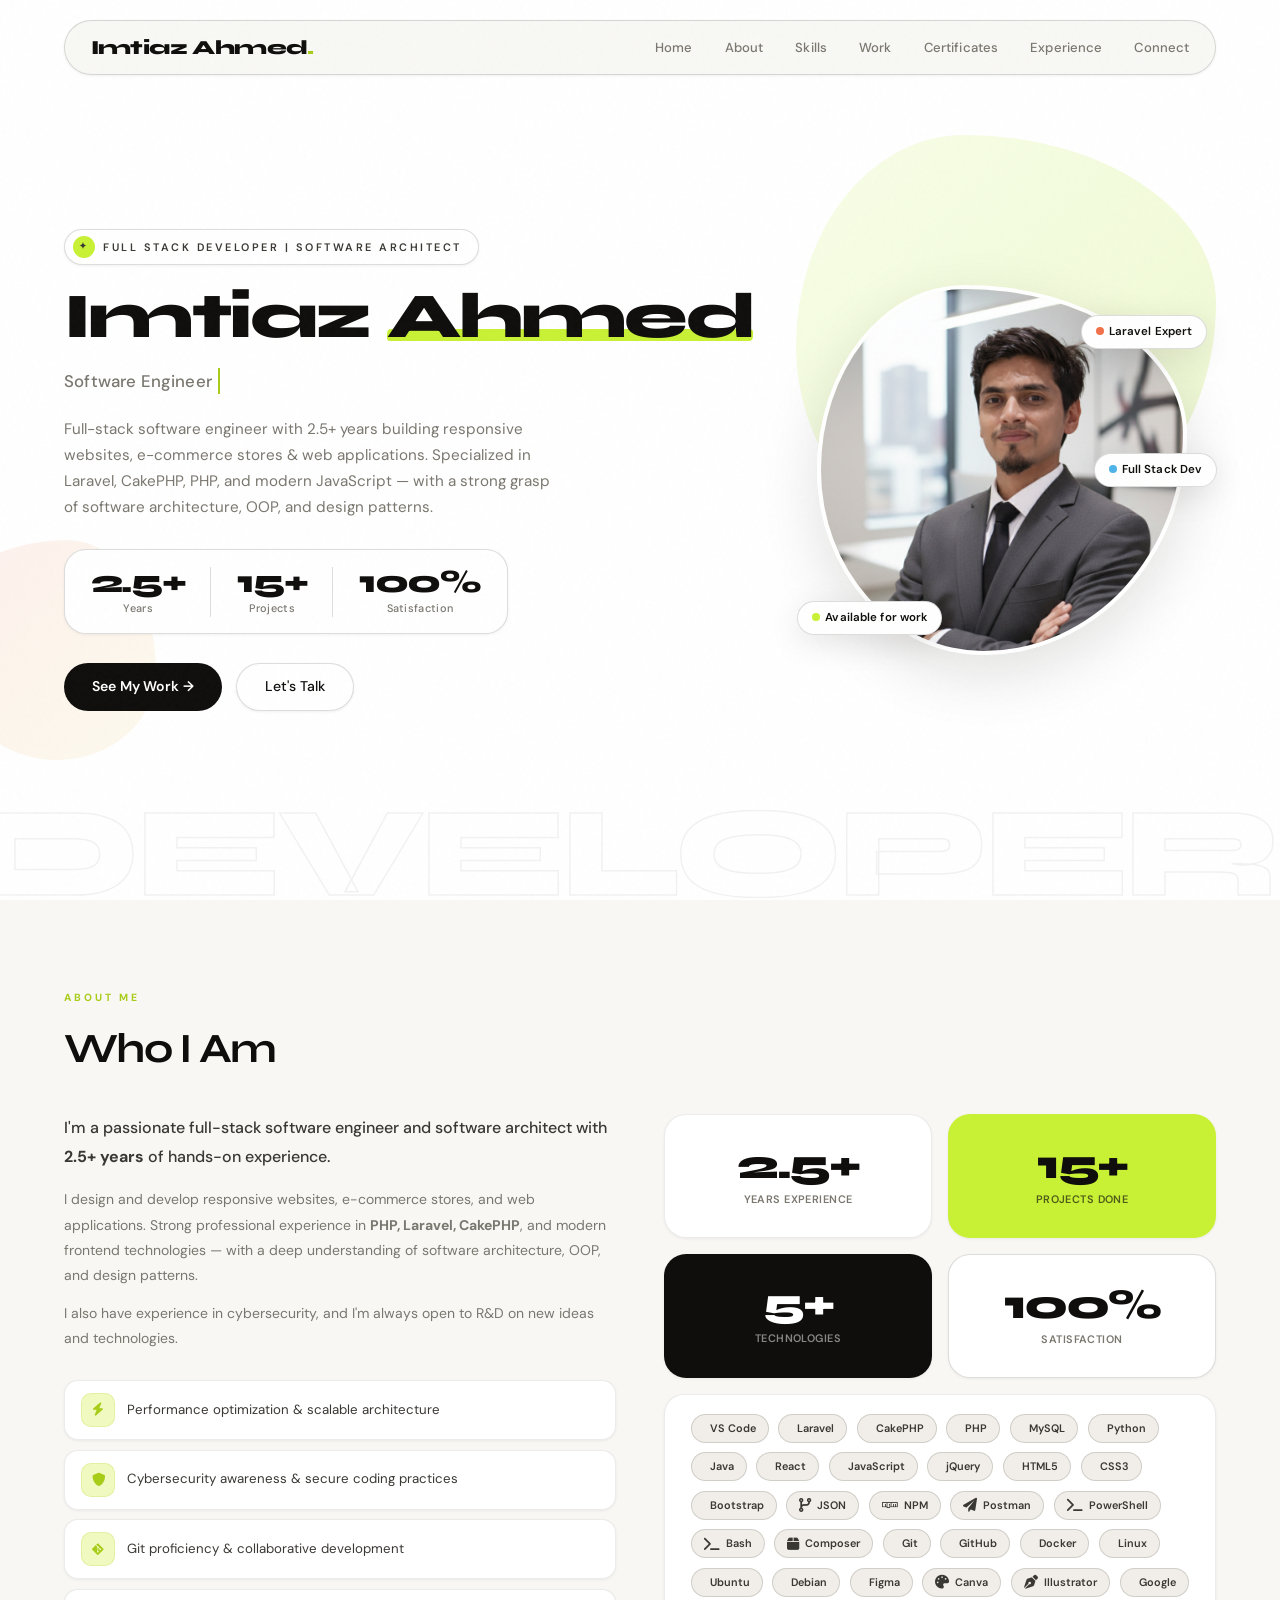
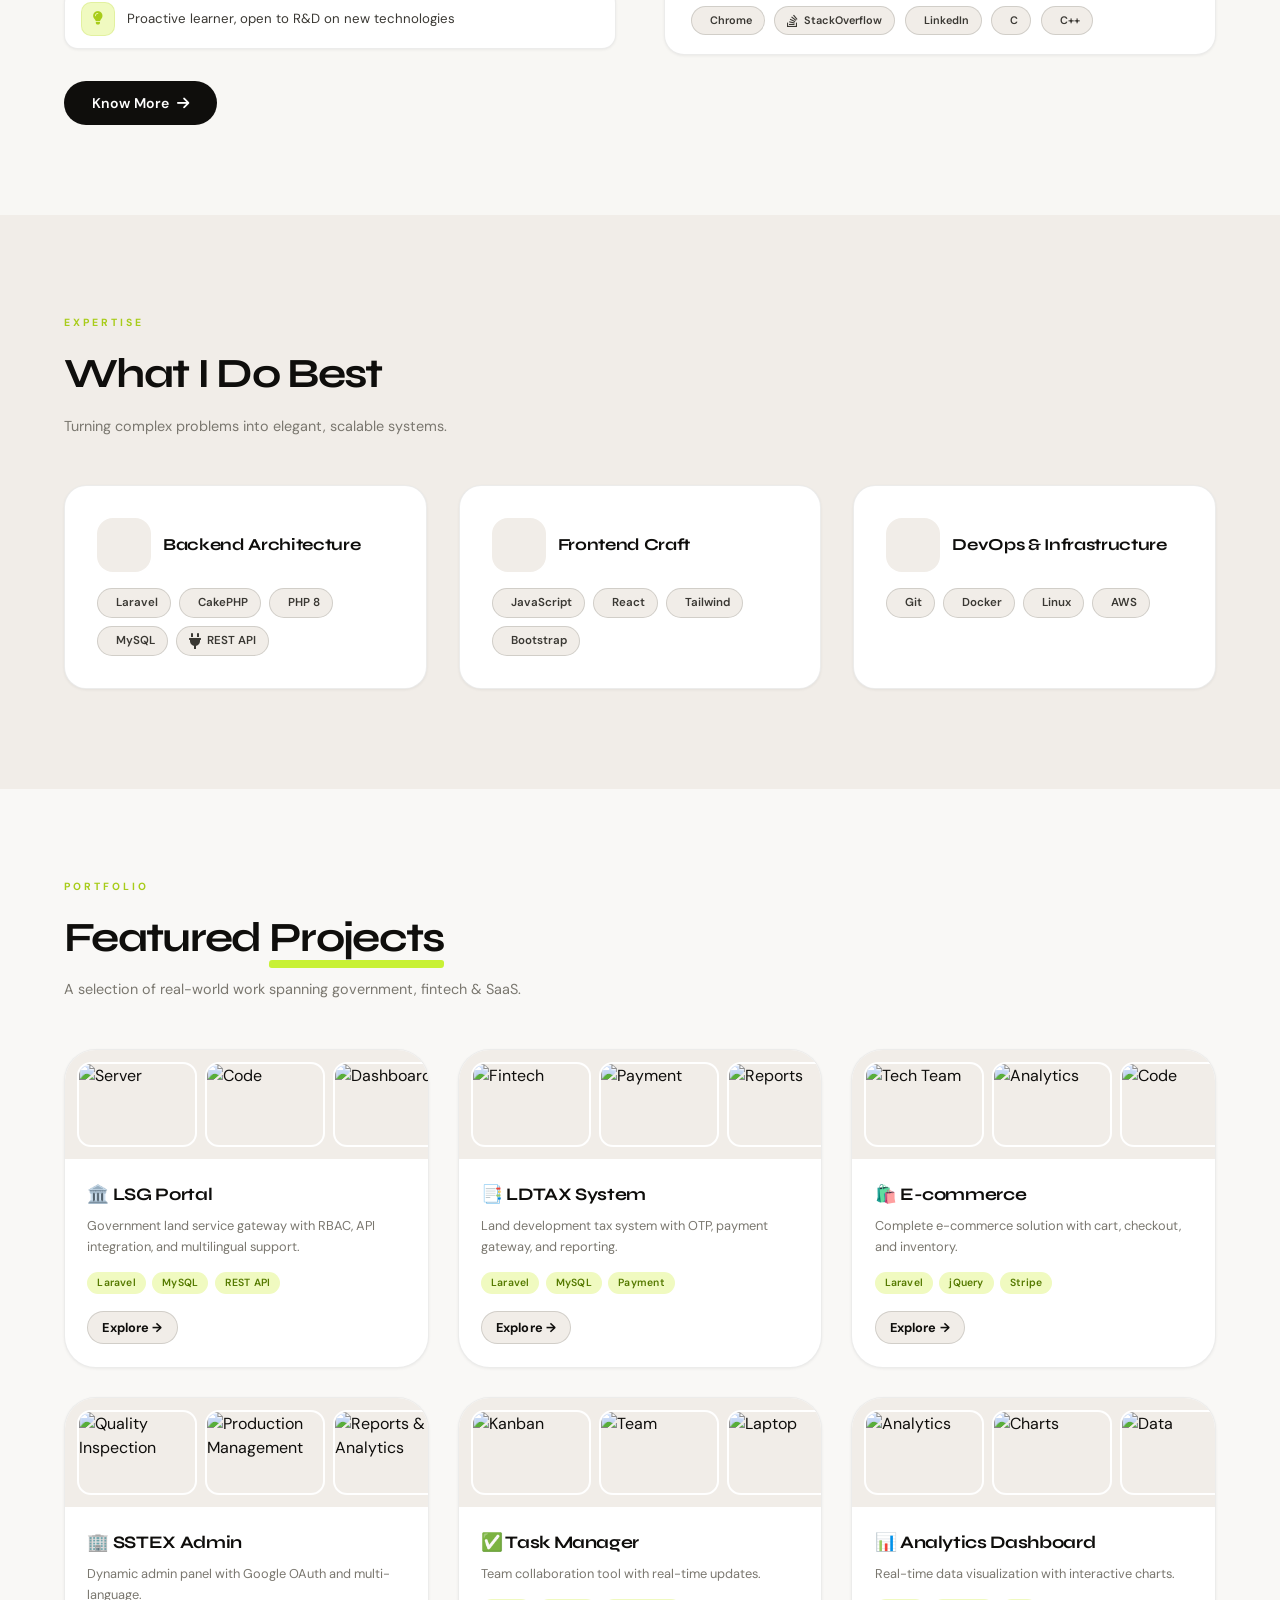
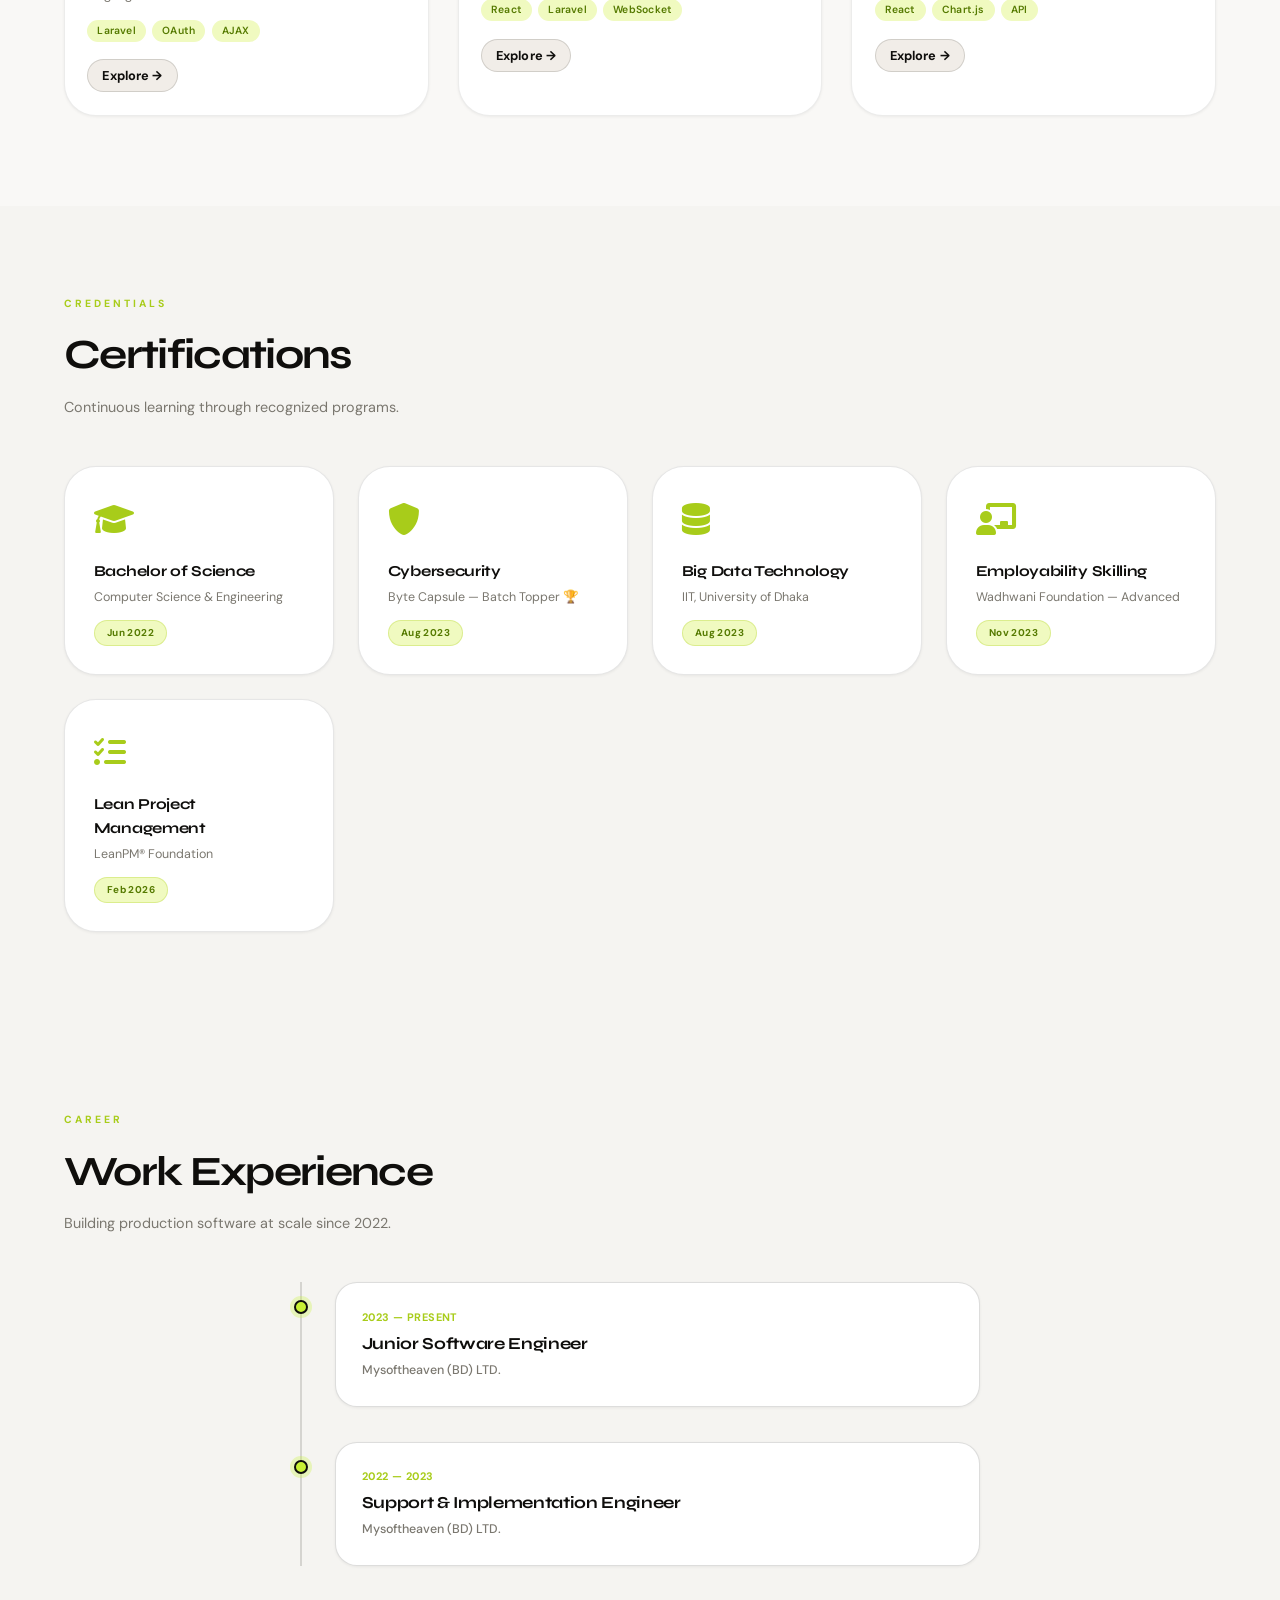
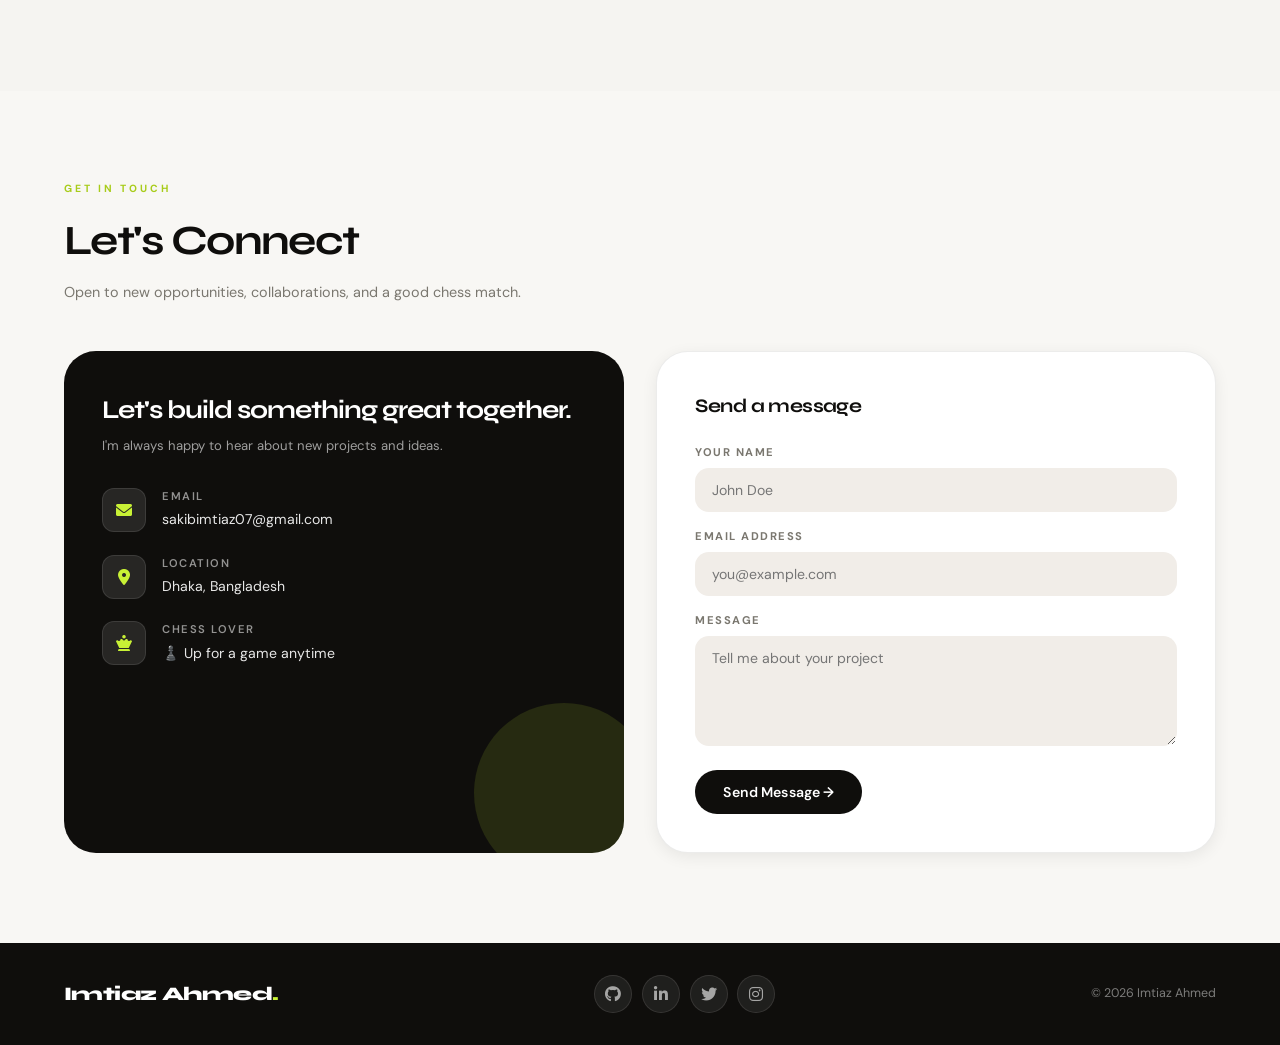
==== commit 26e7f1dd: "about, Certifications" ====
--- a/index.html
+++ b/index.html
@@ -794,6 +794,218 @@
   gap: 10px;
 }
 
+
+/* ==========================================
+   CERTIFICATIONS PREMIUM ACADEMIC ANIMATION
+========================================== */
+
+#certifications{
+  position: relative;
+  overflow: hidden;
+  padding: 90px 5%;
+  isolation: isolate;
+}
+
+/* Premium Background Glow */
+/* #certifications::before{
+  content:'';
+  position:absolute;
+  inset:0;
+  background:
+    radial-gradient(circle at 15% 20%, rgba(200,241,53,.18), transparent 280px),
+    radial-gradient(circle at 85% 75%, rgba(255,212,74,.15), transparent 320px),
+    radial-gradient(circle at 50% 50%, rgba(139,211,255,.08), transparent 350px);
+  animation: academicGlow 12s ease-in-out infinite alternate;
+  z-index:0;
+} */
+
+/* #certifications::after{
+  content:'';
+  position:absolute;
+  inset:0;
+  background-image:
+    linear-gradient(rgba(15,14,12,.03) 1px, transparent 1px),
+    linear-gradient(90deg, rgba(15,14,12,.03) 1px, transparent 1px);
+  background-size:40px 40px;
+  z-index:0;
+} */
+
+@keyframes academicGlow{
+  from{
+    transform:translateX(-40px);
+  }
+  to{
+    transform:translateX(40px);
+  }
+}
+
+/* ==========================================
+   FLOATING ACADEMIC ICONS
+========================================== */
+
+.academic-floating{
+  position:absolute;
+  inset:0;
+  overflow:hidden;
+  pointer-events:none;
+  z-index:1;
+}
+
+.academic-floating i{
+  position:absolute;
+  opacity:0;
+  font-size:42px;
+  animation: floatAcademic linear infinite;
+}
+
+/* Lime Icons */
+.academic-floating i:nth-child(1),
+.academic-floating i:nth-child(4),
+.academic-floating i:nth-child(7){
+  color:#c8f135;
+  filter:
+    drop-shadow(0 0 8px rgba(200,241,53,.55))
+    drop-shadow(0 0 20px rgba(200,241,53,.35));
+}
+
+/* Gold Icons */
+.academic-floating i:nth-child(2),
+.academic-floating i:nth-child(5),
+.academic-floating i:nth-child(8){
+  color:#ffd54a;
+  filter:
+    drop-shadow(0 0 8px rgba(255,213,74,.55))
+    drop-shadow(0 0 20px rgba(255,213,74,.35));
+}
+
+/* Blue Icons */
+.academic-floating i:nth-child(3),
+.academic-floating i:nth-child(6){
+  color:#8bd3ff;
+  filter:
+    drop-shadow(0 0 8px rgba(139,211,255,.55))
+    drop-shadow(0 0 20px rgba(139,211,255,.35));
+}
+
+/* Position */
+
+.academic-floating i:nth-child(1){
+  left:5%;
+  bottom:-60px;
+  animation-duration:14s;
+}
+
+.academic-floating i:nth-child(2){
+  left:18%;
+  bottom:-60px;
+  animation-duration:18s;
+  animation-delay:2s;
+}
+
+.academic-floating i:nth-child(3){
+  left:30%;
+  bottom:-60px;
+  animation-duration:16s;
+  animation-delay:5s;
+}
+
+.academic-floating i:nth-child(4){
+  left:44%;
+  bottom:-60px;
+  animation-duration:20s;
+  animation-delay:1s;
+}
+
+.academic-floating i:nth-child(5){
+  left:58%;
+  bottom:-60px;
+  animation-duration:17s;
+  animation-delay:4s;
+}
+
+.academic-floating i:nth-child(6){
+  left:72%;
+  bottom:-60px;
+  animation-duration:15s;
+  animation-delay:6s;
+}
+
+.academic-floating i:nth-child(7){
+  left:85%;
+  bottom:-60px;
+  animation-duration:19s;
+  animation-delay:3s;
+}
+
+.academic-floating i:nth-child(8){
+  left:95%;
+  bottom:-60px;
+  animation-duration:16s;
+  animation-delay:7s;
+}
+
+/* Floating Animation */
+
+@keyframes floatAcademic{
+
+  0%{
+    transform:
+      translateY(0)
+      rotate(0deg)
+      scale(.8);
+    opacity:0;
+  }
+
+  10%{
+    opacity:.35;
+  }
+
+  30%{
+    opacity:.45;
+  }
+
+  50%{
+    transform:
+      translateY(-350px)
+      rotate(12deg)
+      translateX(30px)
+      scale(1);
+    opacity:.50;
+  }
+
+  70%{
+    opacity:.40;
+  }
+
+  90%{
+    opacity:.30;
+  }
+
+  100%{
+    transform:
+      translateY(-850px)
+      rotate(25deg)
+      translateX(-30px)
+      scale(1.1);
+    opacity:0;
+  }
+}
+
+/* ==========================================
+   CONTENT ABOVE ANIMATION
+========================================== */
+
+#certifications .section-container{
+  position:relative;
+  z-index:3;
+}
+
+.certs-grid{
+  position:relative;
+  z-index:3;
+}
+
+
 /* ====== CERT + EXP WRAPPER ====== */
 .cert-exp-wrapper {
   position: relative;
@@ -804,7 +1016,7 @@
 }
 
 /* Subtle dot grid bg */
-.cert-exp-wrapper::before {
+/* .cert-exp-wrapper::before {
   content: '';
   position: absolute;
   inset: 0;
@@ -812,7 +1024,7 @@
   background-size: 28px 28px;
   pointer-events: none;
   z-index: 0;
-}
+} */
 
 /* ====== FLOATING TECH ICONS ====== */
 .floating-tech {
@@ -2021,6 +2233,18 @@
 
   <!-- Certifications -->
   <section id="certifications">
+    <!-- Academic Background Animation -->
+    <div class="academic-floating">
+        <i class="fas fa-graduation-cap"></i>
+        <i class="fas fa-book-open"></i>
+        <i class="fas fa-certificate"></i>
+        <i class="fas fa-award"></i>
+        <i class="fas fa-university"></i>
+        <i class="fas fa-medal"></i>
+        <i class="fas fa-scroll"></i>
+        <i class="fas fa-user-graduate"></i>
+    </div>
+
     <div class="section-container">
       <p class="section-eyebrow">Credentials</p>
       <h2 class="section-title">Certifications</h2>
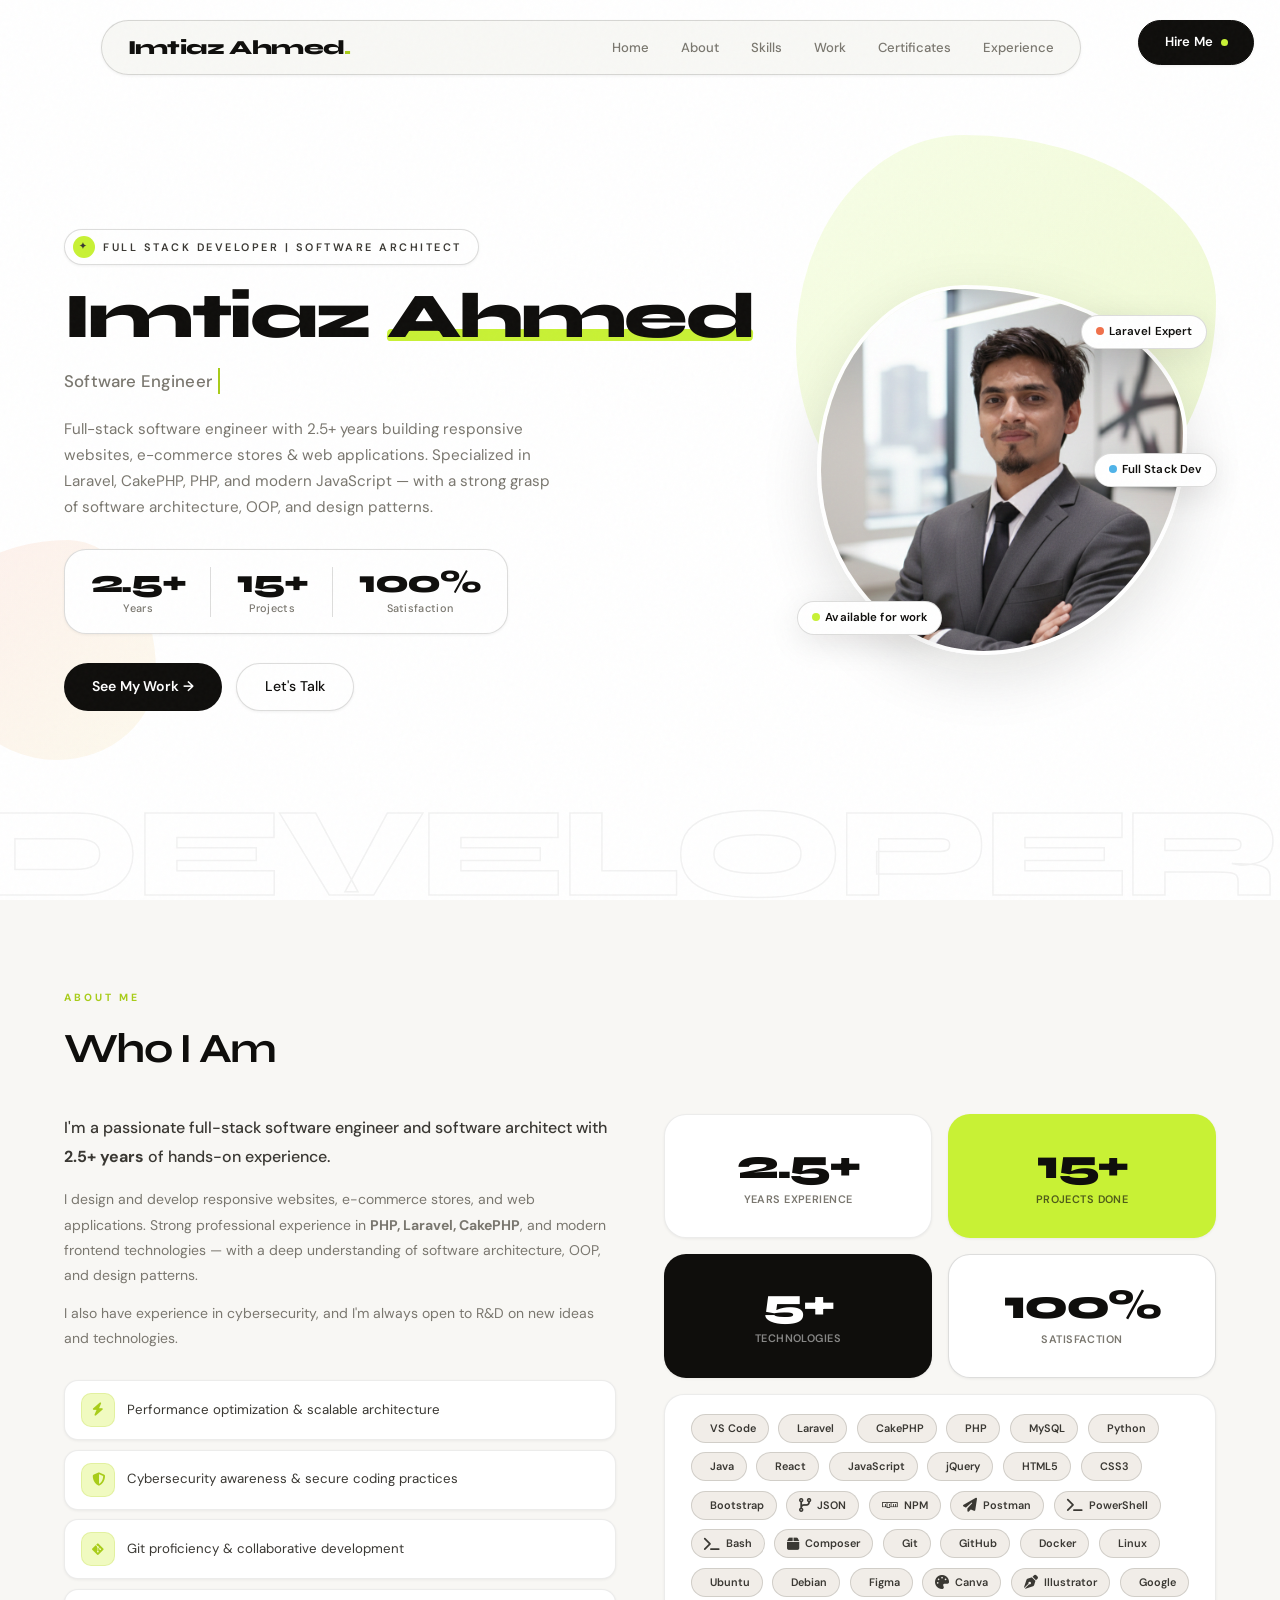
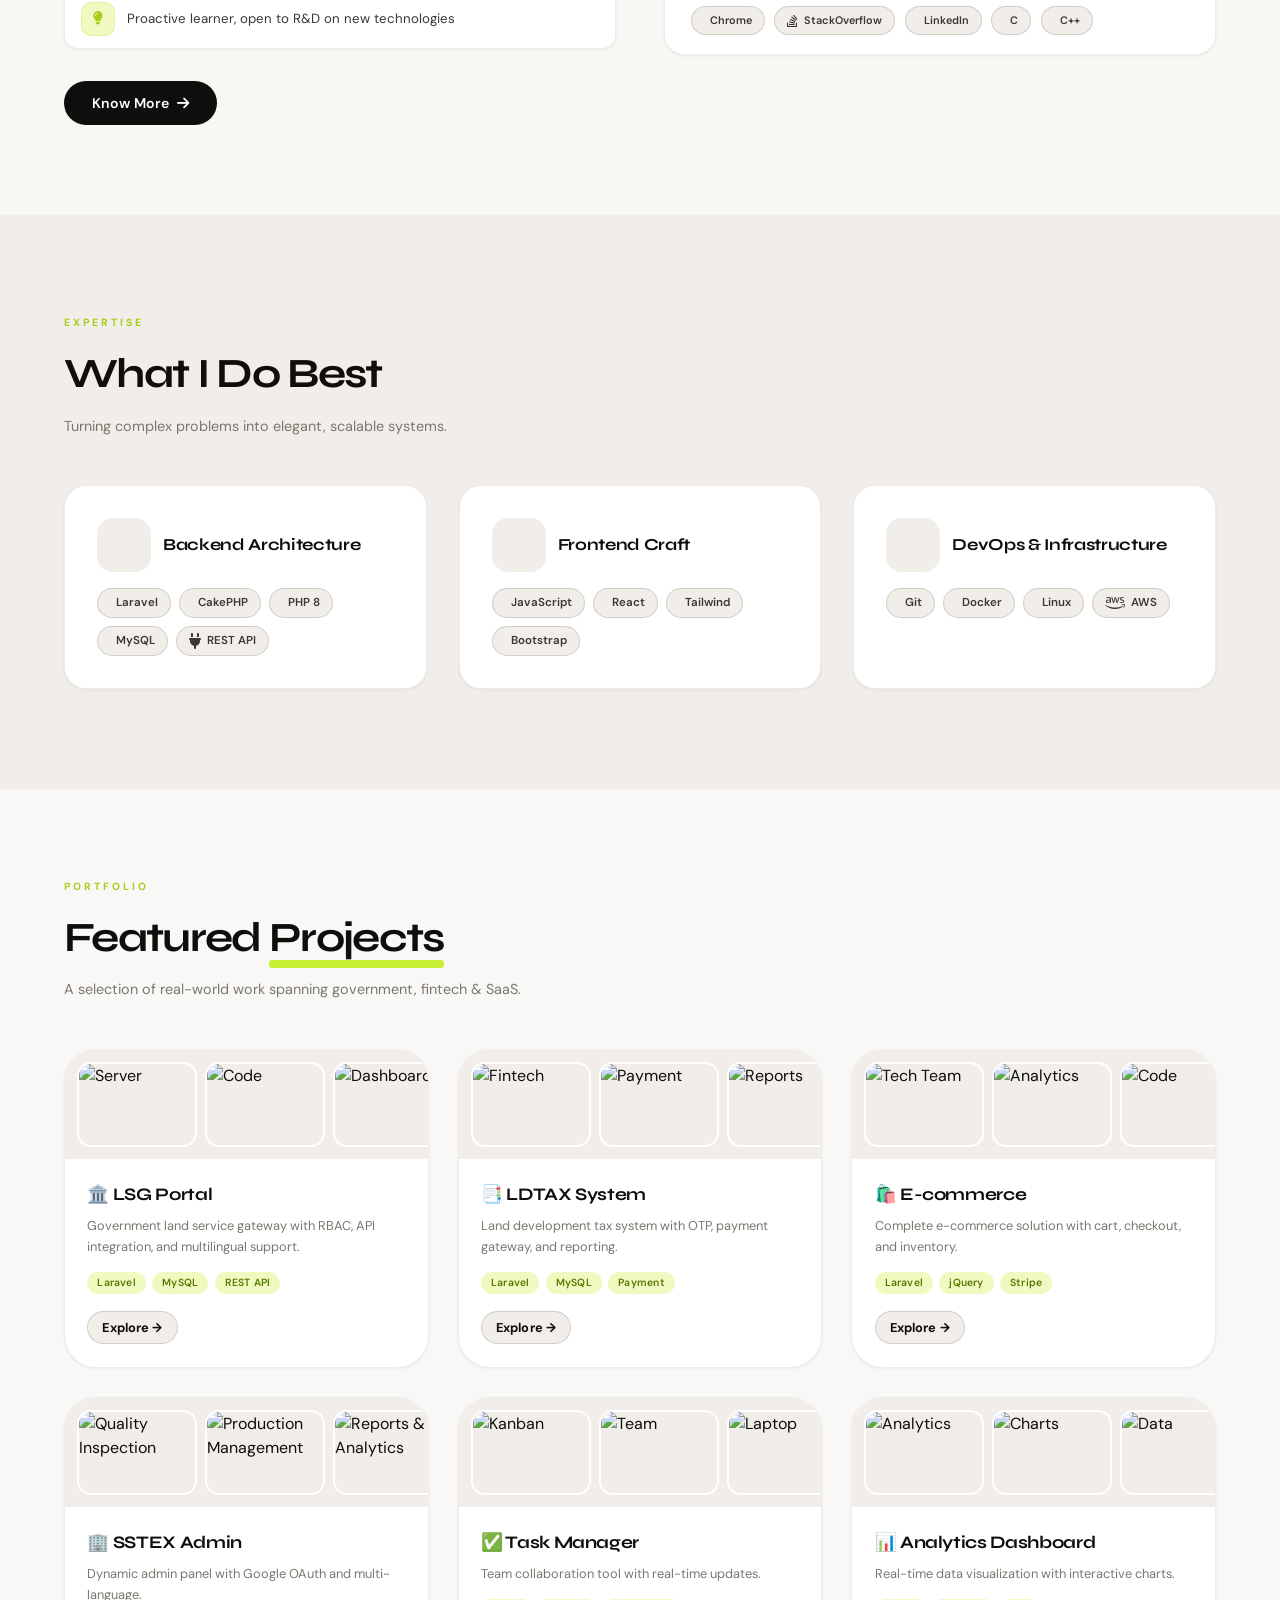
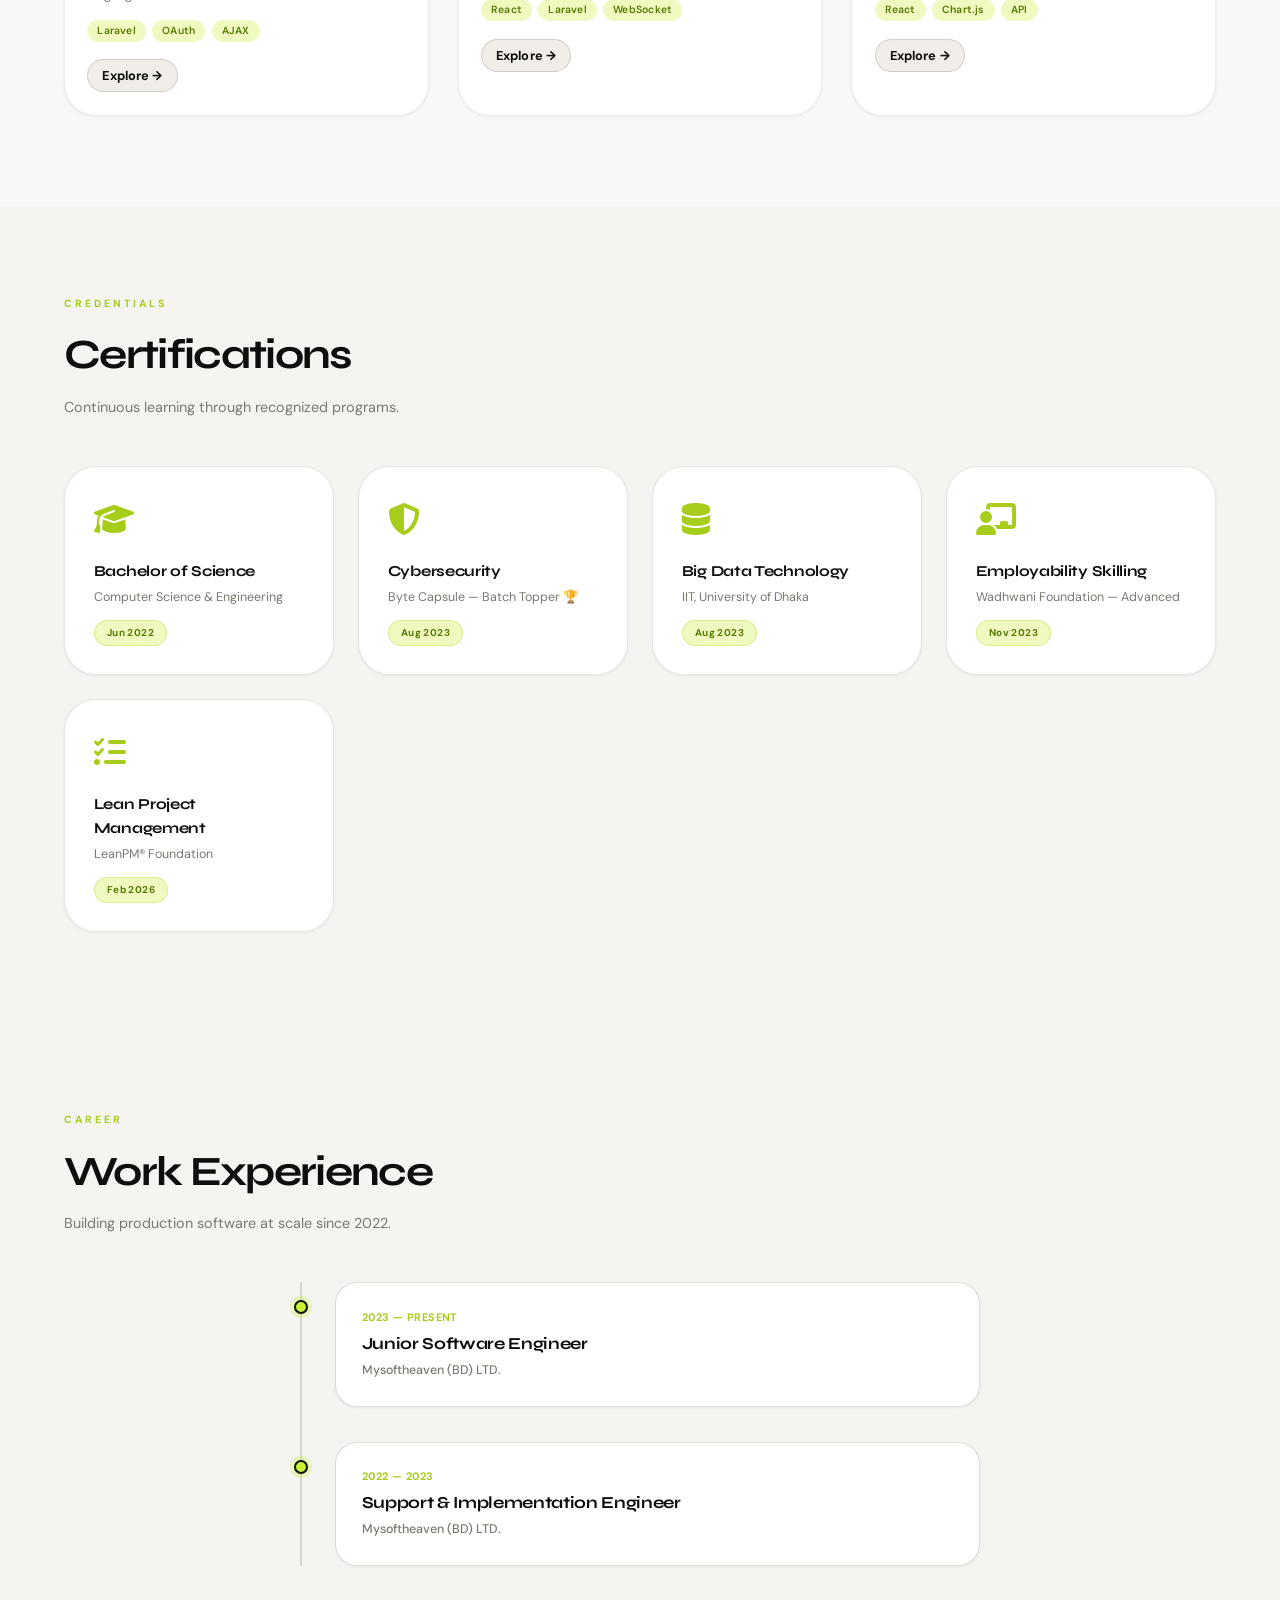
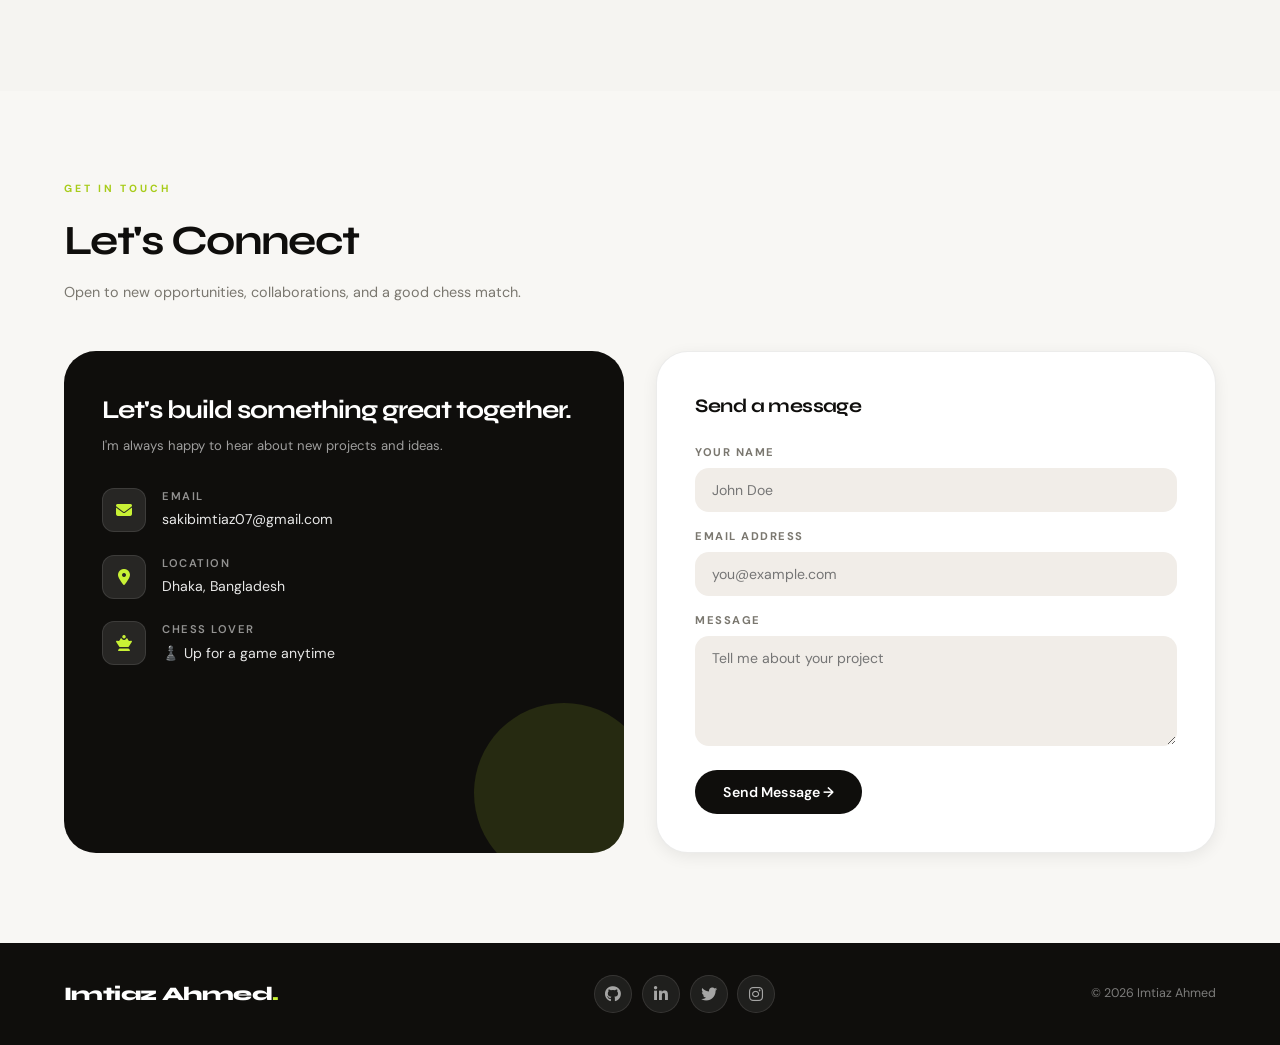
==== commit 75ce48f2: "all done" ====
--- a/index.html
+++ b/index.html
@@ -1,2932 +1,680 @@
 <!DOCTYPE html>
 <html lang="en">
-<head>
-<meta charset="UTF-8">
-<meta name="viewport" content="width=device-width, initial-scale=1.0, user-scalable=yes">
-<meta name="description" content="Imtiaz Ahmed - Creative Full Stack Developer Portfolio">
-<title>Imtiaz Ahmed | Software Engineer</title>
-
-<link rel="preconnect" href="https://fonts.googleapis.com">
-<link href="https://fonts.googleapis.com/css2?family=Syne:wght@400;500;600;700;800&family=DM+Sans:opsz,wght@9..40,300;9..40,400;9..40,500;9..40,600&display=swap" rel="stylesheet">
-<link rel="stylesheet" href="https://cdnjs.cloudflare.com/ajax/libs/font-awesome/6.0.0-beta3/css/all.min.css">
-<link rel="stylesheet" href="https://cdn.jsdelivr.net/gh/devicons/devicon@latest/devicon.min.css">
-
-<style>
-*, *::before, *::after {
-  margin: 0;
-  padding: 0;
-  box-sizing: border-box;
-}
-
-:root {
-  --bg: #f8f7f4;
-  --bg-soft: #f1ede8;
-  --bg-card: #ffffff;
-  --ink: #0f0e0c;
-  --ink-2: #3a3833;
-  --ink-3: #7a776f;
-  --ink-4: #b0ada6;
-  --lime: #c8f135;
-  --lime-dark: #a8cc1a;
-  --lime-pale: #f0fac0;
-  --gold: #e8c547;
-  --coral: #f0704a;
-  --sky: #4fb3e8;
-  --border: rgba(15,14,12,0.08);
-  --border-2: rgba(15,14,12,0.14);
-  --shadow-sm: 0 1px 3px rgba(15,14,12,0.06);
-  --shadow: 0 4px 16px rgba(15,14,12,0.07);
-  --shadow-md: 0 8px 32px rgba(15,14,12,0.10);
-  --shadow-lg: 0 20px 60px rgba(15,14,12,0.12);
-  --r-sm: 14px;
-  --r: 22px;
-  --r-lg: 32px;
-  --r-xl: 48px;
-  --font-display: 'Syne', sans-serif;
-  --font-body: 'DM Sans', sans-serif;
-}
-
-html { scroll-behavior: smooth; }
-
-body {
-  font-family: var(--font-body);
-  background: var(--bg-card);
-  color: var(--ink);
-  line-height: 1.55;
-  overflow-x: hidden;
-}
-
-::selection { background: var(--lime); color: var(--ink); }
-
-::-webkit-scrollbar { width: 5px; }
-::-webkit-scrollbar-track { background: var(--bg-soft); }
-::-webkit-scrollbar-thumb { background: var(--ink); border-radius: 10px; }
-
-/* ====== NOISE OVERLAY ====== */
-body::before {
-  content: '';
-  position: fixed;
-  inset: 0;
-  pointer-events: none;
-  z-index: 9999;
-  opacity: 0.025;
-  background-image: url("data:image/svg+xml,%3Csvg viewBox='0 0 256 256' xmlns='http://www.w3.org/2000/svg'%3E%3Cfilter id='noise'%3E%3CfeTurbulence type='fractalNoise' baseFrequency='0.9' numOctaves='4' stitchTiles='stitch'/%3E%3C/filter%3E%3Crect width='100%25' height='100%25' filter='url(%23noise)'/%3E%3C/svg%3E");
-}
-
-/* ====== NAV ====== */
-nav {
-  position: fixed;
-  top: 20px;
-  left: 50%;
-  transform: translateX(-50%);
-  width: 90%;
-  max-width: 1200px;
-  background: rgba(248,247,244,0.88);
-  backdrop-filter: blur(20px);
-  -webkit-backdrop-filter: blur(20px);
-  border-radius: 60px;
-  padding: 0.7rem 1.6rem;
-  z-index: 1000;
-  transition: all 0.35s cubic-bezier(0.4,0,0.2,1);
-  border: 1px solid var(--border-2);
-  box-shadow: var(--shadow-sm);
-}
-
-nav.scrolled {
-  top: 10px;
-  box-shadow: var(--shadow);
-}
-
-.nav-container {
-  display: flex;
-  justify-content: space-between;
-  align-items: center;
-}
-
-.logo {
-  font-family: var(--font-display);
-  font-size: 1.25rem;
-  font-weight: 800;
-  color: var(--ink);
-  letter-spacing: -0.03em;
-  position: relative;
-}
-
-.logo::after {
-  content: '.';
-  color: var(--lime-dark);
-}
-
-.nav-links {
-  display: flex;
-  gap: 2rem;
-  list-style: none;
-}
-
-.nav-links a {
-  text-decoration: none;
-  color: var(--ink-3);
-  font-weight: 500;
-  font-size: 0.82rem;
-  letter-spacing: 0.01em;
-  transition: color 0.2s;
-  position: relative;
-}
-
-.nav-links a::after {
-  content: '';
-  position: absolute;
-  bottom: -3px;
-  left: 0;
-  width: 0;
-  height: 2px;
-  background: var(--lime-dark);
-  border-radius: 2px;
-  transition: width 0.2s;
-}
-
-.nav-links a:hover { color: var(--ink); }
-.nav-links a:hover::after { width: 100%; }
-
-.menu-btn {
-  display: none;
-  font-size: 1.2rem;
-  cursor: pointer;
-  color: var(--ink);
-  background: none;
-  border: none;
-}
-
-/* ====== HERO ====== */
-.hero {
-  min-height: 100vh;
-  display: flex;
-  align-items: center;
-  padding: 120px 5% 80px;
-  position: relative;
-  overflow: clip;
-}
-
-/* big decorative bg text */
-.hero-bg-text {
-  position: absolute;
-  bottom: -2%;
-  left: -2%;
-  font-family: var(--font-display);
-  font-size: clamp(65px, 10vw, 130px);
-  font-weight: 800;
-  color: transparent;
-  -webkit-text-stroke: 1.5px rgba(15,14,12,0.055);
-  letter-spacing: -0.04em;
-  line-height: 1;
-  pointer-events: none;
-  user-select: none;
-  white-space: nowrap;
-  width: max-content;
-}
-
-/* floating accent shapes */
-.hero-shape-1 {
-  position: absolute;
-  top: 15%;
-  right: 5%;
-  width: 420px;
-  height: 420px;
-  border-radius: 40% 60% 55% 45% / 50% 40% 60% 50%;
-  background: linear-gradient(135deg, #d4f97c 0%, #b8e832 60%, #96cc00 100%);
-  opacity: 0.18;
-  animation: morphBlob 12s ease-in-out infinite;
-  pointer-events: none;
-}
-
-.hero-shape-2 {
-  position: absolute;
-  top: 60%;
-  left: -5%;
-  width: 220px;
-  height: 220px;
-  border-radius: 60% 40% 45% 55% / 40% 60% 40% 60%;
-  background: linear-gradient(135deg, var(--coral), var(--gold));
-  opacity: 0.10;
-  animation: morphBlob 16s ease-in-out infinite reverse;
-  pointer-events: none;
-}
-
-@keyframes morphBlob {
-  0%,100% { border-radius: 40% 60% 55% 45% / 50% 40% 60% 50%; transform: rotate(0deg); }
-  33% { border-radius: 60% 40% 35% 65% / 40% 65% 35% 60%; transform: rotate(4deg); }
-  66% { border-radius: 35% 65% 60% 40% / 65% 35% 65% 35%; transform: rotate(-4deg); }
-}
-
-.hero-container {
-  max-width: 1200px;
-  margin: 0 auto;
-  display: grid;
-  grid-template-columns: 1fr 0.85fr;
-  gap: 4rem;
-  align-items: center;
-  position: relative;
-  z-index: 2;
-  width: 100%;
-}
-
-.hero-badge {
-  display: inline-flex;
-  align-items: center;
-  gap: 8px;
-  font-size: 0.68rem;
-  font-weight: 600;
-  text-transform: uppercase;
-  letter-spacing: 2.5px;
-  color: var(--ink-2);
-  margin-bottom: 1.4rem;
-  padding: 6px 16px 6px 8px;
-  background: white;
-  border-radius: 30px;
-  border: 1px solid var(--border-2);
-  box-shadow: var(--shadow-sm);
-}
-
-.hero-badge-dot {
-  width: 22px;
-  height: 22px;
-  border-radius: 50%;
-  background: var(--lime);
-  display: flex;
-  align-items: center;
-  justify-content: center;
-  font-size: 0.55rem;
-  animation: pulse-dot 2s ease infinite;
-}
-
-@keyframes pulse-dot {
-  0%,100% { box-shadow: 0 0 0 0 rgba(200,241,53,0.5); }
-  50% { box-shadow: 0 0 0 6px rgba(200,241,53,0); }
-}
-
-.hero h1 {
-  font-family: var(--font-display);
-  font-size: clamp(2.5rem, 5vw, 4.5rem);
-  font-weight: 800;
-  line-height: 0.9;
-  letter-spacing: -0.04em;
-  margin-bottom: 1rem;
-  color: var(--ink);
-  white-space: nowrap;
-}
-
-.hero h1 .highlight {
-  position: relative;
-  display: inline-block;
-  color: var(--ink);
-}
-
-.hero h1 .highlight::after {
-  content: '';
-  position: absolute;
-  bottom: 4px;
-  left: 0;
-  width: 100%;
-  height: 12px;
-  background: var(--lime);
-  border-radius: 4px;
-  z-index: -1;
-  transform: skewX(-3deg);
-}
-
-/* ===== TYPING TEXT ===== */
-.typing-wrapper {
-  min-height: 40px;
-  display: flex;
-  align-items: center;
-  margin-bottom: 0.8rem;
-}
-
-#typed-text {
-  font-size: 1.05rem;
-  font-weight: 500;
-  color: var(--ink-3);
-  display: inline-block;
-  white-space: nowrap;
-  border-right: 2.5px solid var(--lime-dark);
-  padding-right: 6px;
-  min-height: 1.2em;
-  letter-spacing: 0.01em;
-}
-
-@keyframes blink {
-  0%, 100% { border-color: var(--lime-dark); }
-  50% { border-color: transparent; }
-}
-
-#typed-text { animation: blink 1s step-end infinite; }
-
-.hero-desc {
-  color: var(--ink-3);
-  margin: 1rem 0 1.5rem;
-  line-height: 1.7;
-  font-size: 0.95rem;
-  max-width: 500px;
-}
-
-.hero-stats {
-  display: flex;
-  gap: 0;
-  margin: 1.8rem 0;
-  background: white;
-  border-radius: var(--r);
-  border: 1px solid var(--border-2);
-  overflow: hidden;
-  width: fit-content;
-  box-shadow: var(--shadow-sm);
-}
-
-.hero-stat-item {
-  padding: 1rem 1.6rem;
-  text-align: center;
-  position: relative;
-}
-
-.hero-stat-item:not(:last-child)::after {
-  content: '';
-  position: absolute;
-  right: 0;
-  top: 20%;
-  height: 60%;
-  width: 1px;
-  background: var(--border-2);
-}
-
-.stat-value {
-  font-family: var(--font-display);
-  font-size: 2rem;
-  font-weight: 800;
-  color: var(--ink);
-  letter-spacing: -0.04em;
-  line-height: 1;
-  display: block;
-}
-
-.stat-label {
-  font-size: 0.68rem;
-  color: var(--ink-3);
-  font-weight: 500;
-  margin-top: 2px;
-  letter-spacing: 0.03em;
-}
-
-.btn-group {
-  display: flex;
-  gap: 0.9rem;
-  flex-wrap: wrap;
-}
-
-.btn-primary {
-  background: var(--ink);
-  color: white;
-  padding: 13px 28px;
-  border-radius: 40px;
-  text-decoration: none;
-  font-family: var(--font-body);
-  font-weight: 600;
-  font-size: 0.88rem;
-  transition: all 0.25s;
-  display: inline-flex;
-  align-items: center;
-  gap: 8px;
-  border: none;
-  cursor: pointer;
-  letter-spacing: 0.01em;
-}
-
-.btn-primary:hover {
-  background: var(--ink-2);
-  transform: translateY(-2px);
-  box-shadow: 0 8px 24px rgba(15,14,12,0.2);
-}
-
-.btn-outline {
-  border: 1.5px solid var(--border-2);
-  background: white;
-  padding: 12px 28px;
-  border-radius: 40px;
-  text-decoration: none;
-  color: var(--ink);
-  font-family: var(--font-body);
-  font-weight: 500;
-  font-size: 0.88rem;
-  transition: all 0.25s;
-  display: inline-flex;
-  align-items: center;
-  gap: 8px;
-  box-shadow: var(--shadow-sm);
-}
-
-.btn-outline:hover {
-  border-color: var(--ink);
-  transform: translateY(-2px);
-  box-shadow: var(--shadow);
-}
-
-.profile-wrapper {
-  display: flex;
-  justify-content: flex-end;
-  align-items: center;
-  position: relative;
-}
-
-.profile-frame {
-  position: relative;
-  width: 370px;
-  height: 370px;
-}
-
-.profile-img {
-  width: 100%;
-  height: 100%;
-  border-radius: 40% 60% 55% 45% / 50% 40% 60% 50%;
-  object-fit: cover;
-  border: 4px solid white;
-  box-shadow: var(--shadow-lg);
-  animation: morphFrame 14s ease-in-out infinite;
-  display: block;
-}
-
-@keyframes morphFrame {
-  0%,100% { border-radius: 40% 60% 55% 45% / 50% 40% 60% 50%; }
-  33% { border-radius: 60% 40% 40% 60% / 45% 60% 40% 55%; }
-  66% { border-radius: 45% 55% 60% 40% / 60% 40% 55% 45%; }
-}
-
-/* floating chips on profile */
-.profile-chip {
-  position: absolute;
-  background: white;
-  border-radius: 30px;
-  padding: 7px 14px;
-  font-size: 0.72rem;
-  font-weight: 600;
-  color: var(--ink);
-  box-shadow: var(--shadow-md);
-  border: 1px solid var(--border-2);
-  white-space: nowrap;
-  letter-spacing: 0.01em;
-}
-
-.chip-1 { bottom: 20px; left: -20px; }
-.chip-2 { top: 30px; right: -20px; }
-.chip-3 { top: 50%; right: -30px; transform: translateY(-50%); }
-
-.chip-dot {
-  display: inline-block;
-  width: 8px;
-  height: 8px;
-  border-radius: 50%;
-  margin-right: 5px;
-}
-
-/* ====== SECTION BASE ====== */
-section {
-  padding: 90px 5%;
-}
-
-.section-container {
-  max-width: 1200px;
-  margin: 0 auto;
-}
-
-.section-eyebrow {
-  font-size: 0.65rem;
-  font-weight: 700;
-  text-transform: uppercase;
-  letter-spacing: 3px;
-  color: var(--lime-dark);
-  margin-bottom: 0.7rem;
-}
-
-.section-title {
-  font-family: var(--font-display);
-  font-size: clamp(1.8rem, 3.5vw, 2.6rem);
-  font-weight: 700;
-  letter-spacing: -0.04em;
-  margin-bottom: 0.5rem;
-  color: var(--ink);
-  text-align: left;
-}
-
-.section-title span {
-  position: relative;
-  display: inline-block;
-}
-
-.section-title span::after {
-  content: '';
-  position: absolute;
-  bottom: 2px;
-  left: 0;
-  width: 100%;
-  height: 8px;
-  background: var(--lime);
-  border-radius: 3px;
-  z-index: -1;
-  transform: skewX(-2deg);
-}
-
-.section-subtitle {
-  color: var(--ink-3);
-  font-size: 0.9rem;
-  margin-bottom: 3rem;
-  max-width: 480px;
-}
-
-/* ====== SKILLS ====== */
-
-/* SECTION */
-#skills{
-  background: var(--bg-soft);
-  padding: 100px 5%;
-}
-
-/* GRID */
-.skills-grid{
-  display:grid;
-  grid-template-columns:repeat(auto-fit,minmax(280px,1fr));
-  gap:2rem;
-  margin-top:2.5rem;
-}
-
-/* CARD */
-.skill-card{
-  background:white;
-  border-radius:22px;
-  padding:2rem;
-  border:1px solid var(--border);
-  box-shadow: var(--shadow-sm);
-  position:relative;
-  overflow:hidden;
-  transition:0.35s ease;
-}
-
-/* SOFT TOP ACCENT */
-.skill-card::before{
-  content:'';
-  position:absolute;
-  top:0;
-  left:0;
-  width:100%;
-  height:4px;
-  background: linear-gradient(90deg, var(--lime), var(--sky));
-  transform: scaleX(0);
-  transform-origin:left;
-  transition:0.35s ease;
-}
-
-.skill-card:hover{
-  transform: translateY(-12px);
-  box-shadow: 0 22px 50px rgba(0,0,0,0.12);
-}
-
-.skill-card:hover::before{
-  transform: scaleX(1);
-}
-
-/* HEADER */
-.skill-header{
-  display:flex;
-  align-items:center;
-  gap:12px;
-  margin-bottom:1rem;
-}
-
-/* ICON */
-.skill-icon{
-  width:54px;
-  height:54px;
-  border-radius:16px;
-  background: var(--bg-soft);
-  display:flex;
-  align-items:center;
-  justify-content:center;
-  font-size:1.6rem;
-  transition:0.3s ease;
-}
-
-.skill-card:hover .skill-icon{
-  transform: scale(1.08) rotate(2deg);
-}
-
-/* TITLE */
-.skill-card h3{
-  font-family: var(--font-display);
-  font-size:1.05rem;
-  font-weight:700;
-  color: var(--ink);
-  letter-spacing:-0.02em;
-}
-
-/* TAGS */
-.skill-tags{
-  display:flex;
-  flex-wrap:wrap;
-  gap:0.5rem;
-  margin-top:1rem;
-}
-
-/* TAG */
-.skill-tag{
-  display:inline-flex;
-  align-items:center;
-  gap:6px;
-  padding:5px 12px;
-  border-radius:999px;
-  font-size:0.72rem;
-  font-weight:600;
-  background: var(--bg-soft);
-  border:1px solid var(--border-2);
-  color: var(--ink-2);
-  transition:0.25s ease;
-}
-
-/* HOVER */
-.skill-tag:hover{
-  background:white;
-  transform: translateY(-2px);
-  box-shadow:0 6px 14px rgba(0,0,0,0.06);
-}
-
-/* ICON SIZE FIX */
-.skill-tag i,
-.skill-icon i{
-  font-size:16px;
-}
-
-/* ====== PROJECTS ====== */
-#projects {
-  background-image: url('https://images.unsplash.com/photo-1558494949-ef010cbdcc31?w=1600&fit=crop&auto=format');
-  background-size: cover;
-  background-position: center;
-  background-repeat: no-repeat;
-  position: relative;
-  overflow: hidden;
-}
-
-#projects::before {
-  content: '';
-  position: absolute;
-  inset: 0;
-  background: rgba(248,247,244,0.82);
-  pointer-events: none;
-  z-index: 0;
-}
-
-#projects .section-container {
-  position: relative;
-  z-index: 1;
-}
-
-.projects-grid {
-  display: grid;
-  grid-template-columns: repeat(auto-fill, minmax(360px, 1fr));
-  gap: 1.8rem;
-}
-
-.project-card {
-  background: white;
-  border-radius: var(--r-lg);
-  overflow: hidden;
-  transition: all 0.3s cubic-bezier(0.4,0,0.2,1);
-  box-shadow: var(--shadow-sm);
-  border: 1px solid var(--border);
-}
-
-.project-card:hover {
-  transform: translateY(-8px);
-  box-shadow: var(--shadow-lg);
-  border-color: rgba(200,241,53,0.35);
-}
-
-.project-gallery {
-  display: flex;
-  gap: 8px;
-  padding: 12px;
-  background: var(--bg-soft);
-  overflow-x: auto;
-}
-
-.project-gallery::-webkit-scrollbar { height: 3px; }
-.project-gallery::-webkit-scrollbar-thumb { background: var(--border-2); border-radius: 2px; }
-
-.project-gallery img {
-  width: 120px;
-  height: 85px;
-  object-fit: cover;
-  border-radius: var(--r-sm);
-  cursor: pointer;
-  border: 2px solid white;
-  transition: all 0.2s;
-  flex-shrink: 0;
-}
-
-.project-gallery img:hover {
-  transform: scale(1.04);
-  border-color: var(--lime-dark);
-}
-
-.project-info { padding: 1.4rem; }
-
-.project-title {
-  font-family: var(--font-display);
-  font-size: 1.1rem;
-  font-weight: 700;
-  letter-spacing: -0.02em;
-  margin-bottom: 0.5rem;
-  color: var(--ink);
-}
-
-.project-desc {
-  color: var(--ink-3);
-  font-size: 0.8rem;
-  margin-bottom: 0.9rem;
-  line-height: 1.6;
-}
-
-.project-tech {
-  display: flex;
-  flex-wrap: wrap;
-  gap: 0.4rem;
-  margin-bottom: 1.1rem;
-}
-
-.project-tech span {
-  background: var(--lime-pale);
-  padding: 3px 10px;
-  border-radius: 20px;
-  font-size: 0.65rem;
-  color: #557a00;
-  font-weight: 600;
-  letter-spacing: 0.02em;
-}
-
-.project-link {
-  color: var(--ink);
-  text-decoration: none;
-  font-size: 0.8rem;
-  font-weight: 700;
-  display: inline-flex;
-  align-items: center;
-  gap: 6px;
-  cursor: pointer;
-  background: none;
-  border: none;
-  font-family: var(--font-body);
-  padding: 7px 14px;
-  background: var(--bg-soft);
-  border-radius: 30px;
-  border: 1px solid var(--border-2);
-  transition: all 0.2s;
-  letter-spacing: 0.01em;
-}
-
-.project-link:hover {
-  background: var(--ink);
-  color: white;
-  border-color: var(--ink);
-  gap: 10px;
-}
-
-
-/* ==========================================
-   CERTIFICATIONS PREMIUM ACADEMIC ANIMATION
-========================================== */
-
-#certifications{
-  position: relative;
-  overflow: hidden;
-  padding: 90px 5%;
-  isolation: isolate;
-}
-
-/* Premium Background Glow */
-/* #certifications::before{
-  content:'';
-  position:absolute;
-  inset:0;
-  background:
-    radial-gradient(circle at 15% 20%, rgba(200,241,53,.18), transparent 280px),
-    radial-gradient(circle at 85% 75%, rgba(255,212,74,.15), transparent 320px),
-    radial-gradient(circle at 50% 50%, rgba(139,211,255,.08), transparent 350px);
-  animation: academicGlow 12s ease-in-out infinite alternate;
-  z-index:0;
-} */
-
-/* #certifications::after{
-  content:'';
-  position:absolute;
-  inset:0;
-  background-image:
-    linear-gradient(rgba(15,14,12,.03) 1px, transparent 1px),
-    linear-gradient(90deg, rgba(15,14,12,.03) 1px, transparent 1px);
-  background-size:40px 40px;
-  z-index:0;
-} */
-
-@keyframes academicGlow{
-  from{
-    transform:translateX(-40px);
-  }
-  to{
-    transform:translateX(40px);
-  }
-}
-
-/* ==========================================
-   FLOATING ACADEMIC ICONS
-========================================== */
-
-.academic-floating{
-  position:absolute;
-  inset:0;
-  overflow:hidden;
-  pointer-events:none;
-  z-index:1;
-}
-
-.academic-floating i{
-  position:absolute;
-  opacity:0;
-  font-size:42px;
-  animation: floatAcademic linear infinite;
-}
-
-/* Lime Icons */
-.academic-floating i:nth-child(1),
-.academic-floating i:nth-child(4),
-.academic-floating i:nth-child(7){
-  color:#c8f135;
-  filter:
-    drop-shadow(0 0 8px rgba(200,241,53,.55))
-    drop-shadow(0 0 20px rgba(200,241,53,.35));
-}
-
-/* Gold Icons */
-.academic-floating i:nth-child(2),
-.academic-floating i:nth-child(5),
-.academic-floating i:nth-child(8){
-  color:#ffd54a;
-  filter:
-    drop-shadow(0 0 8px rgba(255,213,74,.55))
-    drop-shadow(0 0 20px rgba(255,213,74,.35));
-}
-
-/* Blue Icons */
-.academic-floating i:nth-child(3),
-.academic-floating i:nth-child(6){
-  color:#8bd3ff;
-  filter:
-    drop-shadow(0 0 8px rgba(139,211,255,.55))
-    drop-shadow(0 0 20px rgba(139,211,255,.35));
-}
-
-/* Position */
-
-.academic-floating i:nth-child(1){
-  left:5%;
-  bottom:-60px;
-  animation-duration:14s;
-}
-
-.academic-floating i:nth-child(2){
-  left:18%;
-  bottom:-60px;
-  animation-duration:18s;
-  animation-delay:2s;
-}
-
-.academic-floating i:nth-child(3){
-  left:30%;
-  bottom:-60px;
-  animation-duration:16s;
-  animation-delay:5s;
-}
-
-.academic-floating i:nth-child(4){
-  left:44%;
-  bottom:-60px;
-  animation-duration:20s;
-  animation-delay:1s;
-}
-
-.academic-floating i:nth-child(5){
-  left:58%;
-  bottom:-60px;
-  animation-duration:17s;
-  animation-delay:4s;
-}
-
-.academic-floating i:nth-child(6){
-  left:72%;
-  bottom:-60px;
-  animation-duration:15s;
-  animation-delay:6s;
-}
-
-.academic-floating i:nth-child(7){
-  left:85%;
-  bottom:-60px;
-  animation-duration:19s;
-  animation-delay:3s;
-}
-
-.academic-floating i:nth-child(8){
-  left:95%;
-  bottom:-60px;
-  animation-duration:16s;
-  animation-delay:7s;
-}
-
-/* Floating Animation */
-
-@keyframes floatAcademic{
-
-  0%{
-    transform:
-      translateY(0)
-      rotate(0deg)
-      scale(.8);
-    opacity:0;
-  }
-
-  10%{
-    opacity:.35;
-  }
-
-  30%{
-    opacity:.45;
-  }
-
-  50%{
-    transform:
-      translateY(-350px)
-      rotate(12deg)
-      translateX(30px)
-      scale(1);
-    opacity:.50;
-  }
-
-  70%{
-    opacity:.40;
-  }
-
-  90%{
-    opacity:.30;
-  }
-
-  100%{
-    transform:
-      translateY(-850px)
-      rotate(25deg)
-      translateX(-30px)
-      scale(1.1);
-    opacity:0;
-  }
-}
-
-/* ==========================================
-   CONTENT ABOVE ANIMATION
-========================================== */
-
-#certifications .section-container{
-  position:relative;
-  z-index:3;
-}
-
-.certs-grid{
-  position:relative;
-  z-index:3;
-}
-
-
-/* ====== CERT + EXP WRAPPER ====== */
-.cert-exp-wrapper {
-  position: relative;
-  overflow: hidden;
-  padding: 0;
-  background: #f5f4f1;
-  isolation: isolate;
-}
-
-/* Subtle dot grid bg */
-/* .cert-exp-wrapper::before {
-  content: '';
-  position: absolute;
-  inset: 0;
-  background-image: radial-gradient(circle, rgba(15,14,12,0.08) 1px, transparent 1px);
-  background-size: 28px 28px;
-  pointer-events: none;
-  z-index: 0;
-} */
-
-/* ====== FLOATING TECH ICONS ====== */
-.floating-tech {
-  position: absolute;
-  inset: 0;
-  pointer-events: none;
-  overflow: hidden;
-  z-index: 0;
-}
-
-.floating-tech i {
-  position: absolute;
-  font-size: 28px;
-  opacity: 0;
-  animation: techFloat var(--dur, 10s) var(--delay, 0s) ease-in-out infinite;
-}
-
-@keyframes techFloat {
-  0%   { transform: translateY(0)      rotate(var(--r, 0deg)) scale(0.9); opacity: 0;             }
-  10%  { opacity: var(--op, 0.14);                                                                 }
-  90%  { opacity: var(--op, 0.14);                                                                 }
-  100% { transform: translateY(-700px) rotate(calc(var(--r, 0deg) + 30deg)) scale(1.05); opacity: 0; }
-}
-
-/* Per-icon: position, speed, delay, rotation, opacity */
-.floating-tech i:nth-child(1)  { left:  3%; bottom: -30px; --dur: 11s; --delay: 0.0s; --r: -10deg; --op: 0.20; font-size: 30px; }
-.floating-tech i:nth-child(2)  { left:  9%; bottom: -30px; --dur:  9s; --delay: 2.0s; --r:   8deg; --op: 0.17; font-size: 24px; }
-.floating-tech i:nth-child(3)  { left: 16%; bottom: -30px; --dur: 13s; --delay: 4.5s; --r:  -5deg; --op: 0.18; font-size: 28px; }
-.floating-tech i:nth-child(4)  { left: 24%; bottom: -30px; --dur: 10s; --delay: 1.2s; --r:  12deg; --op: 0.16; font-size: 26px; }
-.floating-tech i:nth-child(5)  { left: 32%; bottom: -30px; --dur: 12s; --delay: 6.0s; --r:  -8deg; --op: 0.17; font-size: 32px; }
-.floating-tech i:nth-child(6)  { left: 40%; bottom: -30px; --dur:  8s; --delay: 3.0s; --r:   5deg; --op: 0.15; font-size: 24px; }
-.floating-tech i:nth-child(7)  { left: 48%; bottom: -30px; --dur: 14s; --delay: 0.5s; --r: -12deg; --op: 0.18; font-size: 28px; }
-.floating-tech i:nth-child(8)  { left: 56%; bottom: -30px; --dur: 10s; --delay: 5.0s; --r:   9deg; --op: 0.16; font-size: 26px; }
-.floating-tech i:nth-child(9)  { left: 64%; bottom: -30px; --dur: 11s; --delay: 2.8s; --r:  -6deg; --op: 0.17; font-size: 30px; }
-.floating-tech i:nth-child(10) { left: 72%; bottom: -30px; --dur:  9s; --delay: 7.0s; --r:  10deg; --op: 0.15; font-size: 24px; }
-.floating-tech i:nth-child(11) { left: 80%; bottom: -30px; --dur: 13s; --delay: 1.8s; --r:  -4deg; --op: 0.16; font-size: 28px; }
-.floating-tech i:nth-child(12) { left: 87%; bottom: -30px; --dur: 10s; --delay: 4.0s; --r:   7deg; --op: 0.15; font-size: 26px; }
-.floating-tech i:nth-child(13) { left: 93%; bottom: -30px; --dur: 12s; --delay: 0.3s; --r: -11deg; --op: 0.17; font-size: 30px; }
-
-/* Ensure sections sit above floating icons */
-.cert-exp-wrapper .section-container {
-  position: relative;
-  z-index: 1;
-}
-
-/* ====== CERTIFICATIONS ====== */
-#certifications { padding: 90px 5%; }
-
-.certs-grid {
-  display: grid;
-  grid-template-columns: repeat(auto-fill, minmax(260px, 1fr));
-  gap: 1.5rem;
-  position: relative;
-  z-index: 2;
-}
-
-.cert-card {
-  padding: 1.8rem;
-  border-radius: var(--r-lg);
-  background: white;
-  border: 1px solid rgba(15,14,12,0.10);
-  color: var(--ink);
-  transition: all 0.3s cubic-bezier(0.4,0,0.2,1);
-  position: relative;
-  overflow: hidden;
-  box-shadow: var(--shadow-sm);
-}
-
-.cert-card::after {
-  content: '';
-  position: absolute;
-  bottom: 0;
-  left: 0;
-  right: 0;
-  height: 3px;
-  background: linear-gradient(90deg, var(--lime), var(--gold));
-  transform: scaleX(0);
-  transform-origin: left;
-  transition: transform 0.3s;
-}
-
-.cert-card:hover {
-  transform: translateY(-8px) scale(1.01);
-  box-shadow: var(--shadow-md);
-  border-color: rgba(200,241,53,0.5);
-}
-
-.cert-card:hover::after { transform: scaleX(1); }
-
-.cert-icon {
-  font-size: 2rem;
-  margin-bottom: 0.9rem;
-  color: var(--lime-dark);
-}
-
-.cert-card h3 {
-  font-family: var(--font-display);
-  font-size: 0.95rem;
-  font-weight: 700;
-  letter-spacing: -0.02em;
-  margin-bottom: 0.3rem;
-  color: var(--ink);
-}
-
-.cert-card p {
-  font-size: 0.78rem;
-  color: var(--ink-3);
-}
-
-.cert-badge {
-  display: inline-block;
-  margin-top: 0.8rem;
-  font-size: 0.62rem;
-  font-weight: 700;
-  padding: 4px 12px;
-  border-radius: 20px;
-  background: var(--lime-pale);
-  color: #557a00;
-  letter-spacing: 0.04em;
-  border: 1px solid rgba(168,204,26,0.3);
-}
-
-/* ====== EXPERIENCE TIMELINE ====== */
-#experience { padding: 90px 5%; }
-
-.timeline {
-  max-width: 680px;
-  margin: 0 auto;
-  position: relative;
-  z-index: 2;
-}
-
-.timeline::before {
-  content: '';
-  position: absolute;
-  left: 0;
-  top: 0;
-  width: 2px;
-  height: 100%;
-  background: var(--border-2);
-}
-
-.timeline-item {
-  position: relative;
-  padding-left: 2.2rem;
-  margin-bottom: 2.2rem;
-}
-
-.timeline-dot {
-  position: absolute;
-  left: -6px;
-  top: 18px;
-  width: 14px;
-  height: 14px;
-  background: var(--lime);
-  border-radius: 50%;
-  border: 2.5px solid var(--ink);
-  box-shadow: 0 0 0 4px rgba(200,241,53,0.3);
-}
-
-.timeline-content {
-  background: white;
-  border-radius: var(--r);
-  padding: 1.6rem;
-  border: 1px solid var(--border-2);
-  box-shadow: var(--shadow-sm);
-  transition: all 0.3s;
-}
-
-.timeline-item:hover .timeline-content {
-  transform: translateX(6px);
-  box-shadow: var(--shadow);
-  border-color: rgba(200,241,53,0.4);
-}
-
-.timeline-date {
-  font-size: 0.68rem;
-  font-weight: 700;
-  color: var(--lime-dark);
-  letter-spacing: 0.04em;
-  text-transform: uppercase;
-  margin-bottom: 0.3rem;
-  display: block;
-}
-
-.timeline-title {
-  font-family: var(--font-display);
-  font-size: 1.05rem;
-  font-weight: 700;
-  letter-spacing: -0.02em;
-  margin-bottom: 0.25rem;
-  color: var(--ink);
-}
-
-.timeline-company {
-  font-size: 0.78rem;
-  color: var(--ink-3);
-  font-weight: 500;
-}
-
-/* ====== CONTACT ====== */
-#contact { background: var(--bg); }
-
-.contact-grid {
-  display: grid;
-  grid-template-columns: 1fr 1fr;
-  gap: 2rem;
-}
-
-.contact-info {
-  background: var(--ink);
-  border-radius: var(--r-lg);
-  padding: 2.4rem;
-  color: white;
-  position: relative;
-  overflow: hidden;
-}
-
-.contact-info::before {
-  content: '';
-  position: absolute;
-  bottom: -30px;
-  right: -30px;
-  width: 180px;
-  height: 180px;
-  border-radius: 50%;
-  background: var(--lime);
-  opacity: 0.12;
-}
-
-.contact-info-title {
-  font-family: var(--font-display);
-  font-size: 1.6rem;
-  font-weight: 700;
-  letter-spacing: -0.04em;
-  margin-bottom: 0.4rem;
-}
-
-.contact-info-sub {
-  font-size: 0.82rem;
-  opacity: 0.6;
-  margin-bottom: 2rem;
-}
-
-.contact-item {
-  display: flex;
-  align-items: flex-start;
-  gap: 1rem;
-  margin-bottom: 1.4rem;
-}
-
-.contact-icon {
-  width: 44px;
-  height: 44px;
-  background: rgba(255,255,255,0.1);
-  border-radius: 12px;
-  display: flex;
-  align-items: center;
-  justify-content: center;
-  color: var(--lime);
-  font-size: 1rem;
-  flex-shrink: 0;
-  border: 1px solid rgba(255,255,255,0.1);
-}
-
-.contact-item strong {
-  display: block;
-  font-size: 0.7rem;
-  text-transform: uppercase;
-  letter-spacing: 1.5px;
-  opacity: 0.55;
-  margin-bottom: 2px;
-  font-weight: 600;
-}
-
-.contact-item span {
-  font-size: 0.88rem;
-  opacity: 0.9;
-}
-
-.contact-form {
-  background: white;
-  border-radius: var(--r-lg);
-  padding: 2.4rem;
-  box-shadow: var(--shadow);
-  border: 1px solid var(--border);
-}
-
-.contact-form-title {
-  font-family: var(--font-display);
-  font-size: 1.2rem;
-  font-weight: 700;
-  letter-spacing: -0.03em;
-  margin-bottom: 1.5rem;
-  color: var(--ink);
-}
-
-.form-group {
-  margin-bottom: 1rem;
-}
-
-.form-group label {
-  display: block;
-  font-size: 0.7rem;
-  font-weight: 700;
-  text-transform: uppercase;
-  letter-spacing: 1.5px;
-  color: var(--ink-3);
-  margin-bottom: 0.4rem;
-}
-
-.form-group input,
-.form-group textarea {
-  width: 100%;
-  padding: 12px 16px;
-  background: var(--bg-soft);
-  border: 1.5px solid transparent;
-  border-radius: var(--r-sm);
-  font-family: var(--font-body);
-  font-size: 0.88rem;
-  color: var(--ink);
-  transition: all 0.2s;
-}
-
-.form-group input:focus,
-.form-group textarea:focus {
-  outline: none;
-  border-color: var(--lime-dark);
-  background: white;
-  box-shadow: 0 0 0 4px rgba(200,241,53,0.15);
-}
-
-.form-group textarea {
-  min-height: 110px;
-  resize: vertical;
-}
-
-/* ====== FOOTER ====== */
-footer {
-  background: var(--ink);
-  padding: 2rem 5%;
-  color: white;
-}
-
-.footer-content {
-  max-width: 1200px;
-  margin: 0 auto;
-  display: flex;
-  justify-content: space-between;
-  align-items: center;
-  flex-wrap: wrap;
-  gap: 1rem;
-}
-
-.footer-logo {
-  font-family: var(--font-display);
-  font-size: 1.2rem;
-  font-weight: 800;
-  color: white;
-  letter-spacing: -0.03em;
-}
-
-.footer-logo::after {
-  content: '.';
-  color: var(--lime);
-}
-
-.footer-copy {
-  font-size: 0.78rem;
-  opacity: 0.45;
-}
-
-.social-links {
-  display: flex;
-  gap: 0.6rem;
-}
-
-.social-links a {
-  width: 38px;
-  height: 38px;
-  background: rgba(255,255,255,0.07);
-  border-radius: 50%;
-  display: flex;
-  align-items: center;
-  justify-content: center;
-  color: rgba(255,255,255,0.6);
-  transition: all 0.2s;
-  text-decoration: none;
-  border: 1px solid rgba(255,255,255,0.1);
-}
-
-.social-links a:hover {
-  background: var(--lime);
-  color: var(--ink);
-  border-color: var(--lime);
-  transform: translateY(-3px);
-}
-
-/* ====== MODAL ====== */
-.modal-overlay {
-  display: none;
-  position: fixed;
-  inset: 0;
-  background: rgba(15,14,12,0.6);
-  z-index: 9999;
-  align-items: center;
-  justify-content: center;
-  padding: 1rem;
-  backdrop-filter: blur(8px);
-  -webkit-backdrop-filter: blur(8px);
-  animation: fadeOverlay 0.2s ease;
-}
-
-.modal-overlay.active { display: flex; }
-
-@keyframes fadeOverlay {
-  from { opacity: 0; }
-  to { opacity: 1; }
-}
-
-.modal-box {
-  background: white;
-  border-radius: var(--r-xl);
-  max-width: 680px;
-  width: 100%;
-  max-height: 90vh;
-  overflow-y: auto;
-  box-shadow: 0 40px 100px rgba(15,14,12,0.3);
-  animation: slideUp 0.35s cubic-bezier(0.34, 1.56, 0.64, 1);
-  border: 1px solid var(--border-2);
-}
-
-@keyframes slideUp {
-  from { opacity: 0; transform: translateY(40px) scale(0.95); }
-  to { opacity: 1; transform: translateY(0) scale(1); }
-}
-
-.modal-box::-webkit-scrollbar { width: 4px; }
-.modal-box::-webkit-scrollbar-thumb { background: var(--border-2); border-radius: 4px; }
-
-.modal-header {
-  padding: 2rem 2rem 1.6rem;
-  position: relative;
-  border-bottom: 1px solid var(--border);
-}
-
-.modal-type-badge {
-  display: inline-block;
-  font-size: 0.6rem;
-  font-weight: 700;
-  text-transform: uppercase;
-  letter-spacing: 2px;
-  padding: 4px 12px;
-  border-radius: 20px;
-  margin-bottom: 0.7rem;
-}
-
-.modal-project-title {
-  font-family: var(--font-display);
-  font-size: 1.5rem;
-  font-weight: 800;
-  letter-spacing: -0.04em;
-  margin-bottom: 0.25rem;
-}
-
-.modal-company {
-  font-size: 0.8rem;
-  font-weight: 500;
-  opacity: 0.65;
-}
-
-.modal-close {
-  position: absolute;
-  top: 1.4rem;
-  right: 1.4rem;
-  width: 34px;
-  height: 34px;
-  border-radius: 50%;
-  background: var(--bg-soft);
-  border: 1px solid var(--border-2);
-  cursor: pointer;
-  font-size: 0.85rem;
-  color: var(--ink-3);
-  display: flex;
-  align-items: center;
-  justify-content: center;
-  transition: all 0.2s;
-}
-
-.modal-close:hover {
-  background: var(--ink);
-  color: white;
-  border-color: var(--ink);
-}
-
-.modal-body { padding: 1.8rem 2rem 2.2rem; }
-
-.modal-meta-row {
-  display: flex;
-  flex-wrap: wrap;
-  gap: 8px;
-  margin-bottom: 1.5rem;
-}
-
-.modal-meta-chip {
-  font-size: 0.68rem;
-  padding: 5px 12px;
-  border-radius: 20px;
-  background: var(--bg-soft);
-  color: var(--ink-2);
-  border: 1px solid var(--border-2);
-  font-weight: 500;
-  display: inline-flex;
-  align-items: center;
-  gap: 5px;
-}
-
-.modal-section-label {
-  font-size: 0.6rem;
-  font-weight: 700;
-  text-transform: uppercase;
-  letter-spacing: 2px;
-  color: var(--ink-3);
-  margin-bottom: 0.55rem;
-}
-
-.modal-desc {
-  font-size: 0.84rem;
-  line-height: 1.75;
-  color: var(--ink-2);
-  margin-bottom: 1.5rem;
-}
-
-.modal-tech-wrap {
-  display: flex;
-  flex-wrap: wrap;
-  gap: 6px;
-  margin-bottom: 1.6rem;
-}
-
-.modal-tech-chip {
-  font-size: 0.65rem;
-  font-weight: 600;
-  padding: 4px 12px;
-  border-radius: 20px;
-  letter-spacing: 0.02em;
-}
-
-.modal-divider {
-  border: none;
-  border-top: 1px solid var(--border);
-  margin: 1.4rem 0;
-}
-
-.modal-links {
-  display: flex;
-  gap: 10px;
-  flex-wrap: wrap;
-}
-
-.modal-link-btn {
-  font-size: 0.78rem;
-  font-weight: 600;
-  padding: 10px 22px;
-  border-radius: 30px;
-  text-decoration: none;
-  display: inline-flex;
-  align-items: center;
-  gap: 7px;
-  transition: all 0.2s;
-  cursor: pointer;
-  border: none;
-  font-family: var(--font-body);
-  letter-spacing: 0.01em;
-}
-
-.modal-link-primary {
-  background: var(--ink);
-  color: white;
-}
-
-.modal-link-primary:hover {
-  background: var(--ink-2);
-  transform: translateY(-2px);
-  box-shadow: 0 6px 18px rgba(15,14,12,0.2);
-}
-
-.modal-link-secondary {
-  background: white;
-  color: var(--ink);
-  border: 1.5px solid var(--border-2) !important;
-  box-shadow: var(--shadow-sm);
-}
-
-.modal-link-secondary:hover {
-  border-color: var(--ink) !important;
-  transform: translateY(-2px);
-}
-
-/* ====== ANIMATIONS ====== */
-@keyframes fadeUp {
-  from { opacity: 0; transform: translateY(28px); }
-  to { opacity: 1; transform: translateY(0); }
-}
-
-.fade-up { animation: fadeUp 0.5s ease forwards; }
-
-/* ====== RESPONSIVE ====== */
-@media (max-width: 900px) {
-  .menu-btn { display: block; }
-
-  .nav-links {
-    position: fixed;
-    top: 72px;
-    left: 5%;
-    width: 90%;
-    background: white;
-    flex-direction: column;
-    align-items: center;
-    padding: 1.5rem;
-    gap: 1rem;
-    transition: all 0.3s;
-    border-radius: var(--r-xl);
-    box-shadow: var(--shadow-lg);
-    border: 1px solid var(--border-2);
-    transform: translateY(-16px);
-    opacity: 0;
-    pointer-events: none;
-  }
-
-  .nav-links.active {
-    transform: translateY(0);
-    opacity: 1;
-    pointer-events: all;
-  }
-
-  .hero { padding: 100px 5% 60px; }
-
-  .hero-container {
-    grid-template-columns: 1fr;
-    text-align: center;
-    gap: 2.5rem;
-  }
-
-  .hero h1 { font-size: 3rem; }
-  .hero-stats { justify-content: center; }
-  .btn-group { justify-content: center; }
-  .profile-wrapper { justify-content: center; }
-  .profile-frame { width: 300px; height: 300px; }
-  .chip-1 { left: 0; }
-  .chip-2 { right: 0; }
-  .chip-3 { right: -10px; }
-
-  .hero-desc { margin: 1rem auto 1.5rem; }
-
-  .section-title { text-align: center; }
-  .section-eyebrow { text-align: center; }
-  .section-subtitle { text-align: center; margin-inline: auto; }
-
-  .projects-grid {
-    grid-template-columns: repeat(auto-fill, minmax(300px, 1fr));
-  }
-
-  .contact-grid { grid-template-columns: 1fr; }
-
-  .modal-overlay { padding: 0.75rem; align-items: flex-end; }
-  .modal-box {
-    border-radius: 28px 28px 20px 20px;
-    max-height: 88vh;
-  }
-  .modal-header { padding: 1.5rem 1.6rem 1.3rem; }
-  .modal-body { padding: 1.4rem 1.6rem 2rem; }
-}
-
-@media (max-width: 640px) {
-  nav { top: 12px; padding: 0.7rem 1.4rem; width: 94%; }
-  .logo { font-size: 1.1rem; }
-  .hero { padding: 90px 4% 50px; }
-  .hero h1 { font-size: 2.4rem; }
-  .hero-desc { font-size: 0.88rem; }
-  .hero-stats { gap: 0; width: 100%; }
-  .hero-stat-item { flex: 1; }
-  .stat-value { font-size: 1.6rem; }
-  .btn-primary, .btn-outline { padding: 11px 22px; font-size: 0.84rem; }
-  .profile-frame { width: 260px; height: 260px; }
-  section { padding: 60px 4%; }
-  .section-title { font-size: 1.8rem; }
-  .skills-grid { grid-template-columns: 1fr; gap: 1.2rem; }
-  .skill-card { padding: 1.5rem; }
-  .projects-grid { grid-template-columns: 1fr; gap: 1.5rem; }
-  .project-gallery img { width: 105px; height: 75px; }
-  .project-info { padding: 1.2rem; }
-  .certs-grid { grid-template-columns: repeat(2, 1fr); gap: 1.2rem; }
-  .cert-card { padding: 1.3rem 1rem; }
-  .cert-card h3 { font-size: 0.82rem; }
-  .cert-card p { font-size: 0.73rem; }
-  .timeline-title { font-size: 0.95rem; }
-  .contact-info, .contact-form { padding: 1.6rem; }
-  .footer-content { flex-direction: column; text-align: center; gap: 0.8rem; }
-  .modal-overlay { padding: 0; align-items: flex-end; }
-  .modal-box { border-radius: 28px 28px 0 0; max-height: 92vh; width: 100%; }
-  .modal-project-title { font-size: 1.25rem; }
-  .modal-header { padding: 1.3rem 1.4rem 1.1rem; }
-  .modal-body { padding: 1.3rem 1.4rem 2rem; }
-  .modal-close { top: 1rem; right: 1rem; }
-  .modal-meta-chip { font-size: 0.63rem; padding: 3px 10px; }
-  .modal-link-btn { padding: 9px 18px; font-size: 0.73rem; }
-}
-
-@media (max-width: 480px) {
-  nav { top: 10px; padding: 0.65rem 1.2rem; width: 96%; }
-  .hero { padding: 80px 4% 40px; }
-  .hero h1 { font-size: 2rem; letter-spacing: -0.03em; }
-  .hero-badge { font-size: 0.6rem; letter-spacing: 1.5px; }
-  .hero-stats { flex-wrap: wrap; }
-  .stat-value { font-size: 1.45rem; }
-  .stat-label { font-size: 0.64rem; }
-  .btn-group { flex-direction: column; align-items: center; gap: 0.7rem; }
-  .btn-primary, .btn-outline { width: 100%; max-width: 260px; justify-content: center; }
-  .profile-frame { width: 210px; height: 210px; }
-  .profile-chip { display: none; }
-  section { padding: 50px 4%; }
-  .section-title { font-size: 1.55rem; }
-  .project-gallery img { width: 90px; height: 65px; border-radius: 10px; }
-  .project-title { font-size: 1rem; }
-  .project-desc { font-size: 0.74rem; }
-  .certs-grid { grid-template-columns: 1fr 1fr; gap: 1rem; }
-  .cert-card { padding: 1.1rem 0.8rem; }
-  .cert-icon { font-size: 1.7rem; }
-  .cert-card h3 { font-size: 0.76rem; }
-  .timeline-item { padding-left: 1.6rem; margin-bottom: 1.6rem; }
-  .contact-info, .contact-form { padding: 1.3rem; }
-  .contact-icon { width: 40px; height: 40px; font-size: 0.95rem; flex-shrink: 0; }
-  .modal-meta-row { gap: 6px; }
-  .modal-tech-wrap { gap: 5px; }
-  .modal-tech-chip { font-size: 0.62rem; padding: 3px 9px; }
-  .modal-links { flex-direction: column; gap: 8px; }
-  .modal-link-btn { width: 100%; justify-content: center; padding: 10px 18px; }
-}
-
-@media (max-width: 360px) {
-  .hero h1 { font-size: 1.75rem; }
-  .hero-stats { gap: 0; }
-  .stat-value { font-size: 1.3rem; }
-  .certs-grid { grid-template-columns: 1fr; }
-  .cert-card {
-    padding: 1.2rem;
-    text-align: left;
-    display: flex;
-    align-items: center;
-    gap: 1rem;
-  }
-  .cert-icon { margin-bottom: 0; flex-shrink: 0; }
-  .cert-badge { display: block; margin-top: 0.3rem; text-align: left; }
-  .modal-project-title { font-size: 1.05rem; }
-  nav { padding: 0.6rem 1rem; }
-}
-
-/* ABOUT */
-@media (max-width: 768px) {
-  #about .section-container > div {
-    grid-template-columns: 1fr;
-    gap: 2rem;
-  }
-}
-
-.tech-strip{
-  background:white;
-  border-radius:20px;
-  padding:1.2rem 1.6rem;
-  border:1px solid var(--border);
-  box-shadow:var(--shadow-sm);
-  display:flex;
-  flex-wrap:wrap;
-  gap:0.6rem;
-  margin-top:1rem;
-}
-
-.pill{
-  display:inline-flex;
-  align-items:center;
-  gap:6px;
-  background:var(--bg-soft);
-  border:1px solid var(--border-2);
-  border-radius:30px;
-  padding:5px 12px;
-  font-size:0.68rem;
-  font-weight:600;
-  color:var(--ink-2);
-  transition:0.2s;
-}
-
-.pill i{
-  font-size:14px;
-}
-
-.pill:hover{
-  transform:translateY(-2px);
-  box-shadow:0 6px 14px rgba(0,0,0,0.08);
-}
-
-/* ABOUT */
-</style>
-</head>
-<body>
-
-<!-- NAV -->
-<nav id="navbar">
-  <div class="nav-container">
-    <div class="logo">Imtiaz Ahmed</div>
-    <button class="menu-btn" id="menuBtn" aria-label="Toggle menu">
-      <i class="fas fa-bars"></i>
-    </button>
-    <ul class="nav-links" id="navLinks">
-      <li><a href="#home">Home</a></li>
-      <li><a href="#about">About</a></li>
-      <li><a href="#skills">Skills</a></li>
-      <li><a href="#projects">Work</a></li>
-      <li><a href="#certifications">Certificates</a></li>
-      <li><a href="#experience">Experience</a></li>
-      <li><a href="#contact">Connect</a></li>
-    </ul>
-  </div>
-</nav>
-
-<!-- HERO -->
-<section id="home" class="hero">
-  <div class="hero-bg-text">DEVELOPER</div>
-  <div class="hero-shape-1"></div>
-  <div class="hero-shape-2"></div>
-
-  <div class="hero-container">
-    <div>
-      <div class="hero-badge">
-        <span class="hero-badge-dot">✦</span>
-        FULL STACK DEVELOPER | SOFTWARE ARCHITECT
-      </div>
-      <h1>Imtiaz <span class="highlight">Ahmed</span></h1>
-      <div class="typing-wrapper">
-        <span id="typed-text"></span>
-      </div>
-      <p class="hero-desc">
-        Full-stack software engineer with 2.5+ years building responsive websites, e-commerce stores & web applications. Specialized in Laravel, CakePHP, PHP, and modern JavaScript — with a strong grasp of software architecture, OOP, and design patterns.
-      </p>
-      <div class="hero-stats">
-        <div class="hero-stat-item">
-          <span class="stat-value">2.5+</span>
-          <div class="stat-label">Years</div>
-        </div>
-        <div class="hero-stat-item">
-          <span class="stat-value">15+</span>
-          <div class="stat-label">Projects</div>
-        </div>
-        <div class="hero-stat-item">
-          <span class="stat-value">100%</span>
-          <div class="stat-label">Satisfaction</div>
-        </div>
-      </div>
-      <div class="btn-group">
-        <a href="#projects" class="btn-primary">See My Work →</a>
-        <a href="#contact" class="btn-outline">Let's Talk</a>
-      </div>
+  <head>
+    <meta charset="UTF-8">
+    <meta name="viewport" content="width=device-width, initial-scale=1.0, user-scalable=yes">
+    <meta name="description" content="Imtiaz Ahmed - Creative Full Stack Developer Portfolio">
+    <title>Imtiaz Ahmed | Software Engineer</title>
+
+    <link rel="preconnect" href="https://fonts.googleapis.com">
+    <link href="https://fonts.googleapis.com/css2?family=Syne:wght@400;500;600;700;800&family=DM+Sans:opsz,wght@9..40,300;9..40,400;9..40,500;9..40,600&display=swap" rel="stylesheet">
+
+    <!-- Devicon -->
+    <link rel="stylesheet" href="https://cdn.jsdelivr.net/gh/devicons/devicon@latest/devicon.min.css">
+
+    <!-- Font Awesome -->
+    <link rel="stylesheet" href="https://cdnjs.cloudflare.com/ajax/libs/font-awesome/6.7.2/css/all.min.css">
+
+    <!-- CSS file -->
+    <link rel="stylesheet" href="style.css">
+  </head>
+  <body>
+    <!-- NAV -->
+    <nav id="navbar">
+      <div class="nav-container">
+        <div class="logo">Imtiaz Ahmed</div>
+        <button class="menu-btn" id="menuBtn" aria-label="Toggle menu">
+          <i class="fas fa-bars"></i>
+        </button>
+        <ul class="nav-links" id="navLinks">
+          <li><a href="#home">Home</a></li>
+          <li><a href="#about">About</a></li>
+          <li><a href="#skills">Skills</a></li>
+          <li><a href="#projects">Work</a></li>
+          <li><a href="#certifications">Certificates</a></li>
+          <li><a href="#experience">Experience</a></li>
+        </ul>
+      </div>
+    </nav>
+    <a href="#contact" class="nav-hire-float">Hire Me</a>
+
+    <!-- HERO -->
+    <section id="home" class="hero">
+      <div class="hero-bg-text">DEVELOPER</div>
+      <div class="hero-shape-1"></div>
+      <div class="hero-shape-2"></div>
+
+      <div class="hero-container">
+        <div>
+          <div class="hero-badge">
+            <span class="hero-badge-dot">✦</span>
+            FULL STACK DEVELOPER | SOFTWARE ARCHITECT
+          </div>
+          <h1>Imtiaz <span class="highlight">Ahmed</span></h1>
+          <div class="typing-wrapper">
+            <span id="typed-text"></span>
+          </div>
+          <p class="hero-desc">
+            Full-stack software engineer with 2.5+ years building responsive websites, e-commerce stores & web applications. Specialized in Laravel, CakePHP, PHP, and modern JavaScript — with a strong grasp of software architecture, OOP, and design patterns.
+          </p>
+          <div class="hero-stats">
+            <div class="hero-stat-item">
+              <span class="stat-value">2.5+</span>
+              <div class="stat-label">Years</div>
+            </div>
+            <div class="hero-stat-item">
+              <span class="stat-value">15+</span>
+              <div class="stat-label">Projects</div>
+            </div>
+            <div class="hero-stat-item">
+              <span class="stat-value">100%</span>
+              <div class="stat-label">Satisfaction</div>
+            </div>
+          </div>
+          <div class="btn-group">
+            <a href="#projects" class="btn-primary">See My Work →</a>
+            <a href="#contact" class="btn-outline">Let's Talk</a>
+          </div>
+        </div>
+        <div class="profile-wrapper">
+          <div class="profile-frame">
+            <img class="profile-img" src="images/dsfsgd.png" alt="Imtiaz Ahmed">
+            <div class="profile-chip chip-1">
+              <span class="chip-dot" style="background:var(--lime);"></span>Available for work
+            </div>
+            <div class="profile-chip chip-2">
+              <span class="chip-dot" style="background:var(--coral);"></span>Laravel Expert
+            </div>
+            <div class="profile-chip chip-3">
+              <span class="chip-dot" style="background:var(--sky);"></span>Full Stack Dev
+            </div>
+          </div>
+        </div>
+      </div>
+    </section>
+
+    <!-- ABOUT -->
+    <section id="about" style="background:var(--bg);padding:90px 5%;position:relative;overflow:hidden;">
+      <div class="section-container">
+        <p class="section-eyebrow">About Me</p>
+        <h2 class="section-title">Who I <span>Am</span></h2>
+        <div style="display:grid;grid-template-columns:1fr 1fr;gap:3rem;align-items:start;margin-top:2rem;">
+
+          <!-- Left -->
+          <div>
+            <p style="color:var(--ink-2);font-size:1rem;font-weight:500;line-height:1.8;margin-bottom:1rem;">
+              I'm a passionate full-stack software engineer and software architect with <strong>2.5+ years</strong> of hands-on experience.
+            </p>
+            <p style="color:var(--ink-3);font-size:0.875rem;line-height:1.8;margin-bottom:0.8rem;">
+              I design and develop responsive websites, e-commerce stores, and web applications. Strong professional experience in <strong>PHP, Laravel, CakePHP</strong>, and modern frontend technologies — with a deep understanding of software architecture, OOP, and design patterns.
+            </p>
+            <p style="color:var(--ink-3);font-size:0.875rem;line-height:1.8;margin-bottom:1.8rem;">
+              I also have experience in cybersecurity, and I'm always open to R&D on new ideas and technologies.
+            </p>
+
+            <div style="display:flex;flex-direction:column;gap:0.6rem;margin-bottom:2rem;">
+              <div style="display:flex;align-items:center;gap:12px;background:white;border-radius:14px;padding:0.75rem 1rem;border:1px solid var(--border);box-shadow:var(--shadow-sm);font-size:0.83rem;color:var(--ink-2);transition:all 0.25s;">
+                <span style="width:34px;height:34px;border-radius:10px;background:var(--lime-pale);display:flex;align-items:center;justify-content:center;color:var(--lime-dark);flex-shrink:0;border:1px solid rgba(168,204,26,0.2);"><i class="fas fa-bolt"></i></span>
+                Performance optimization & scalable architecture
+              </div>
+              <div style="display:flex;align-items:center;gap:12px;background:white;border-radius:14px;padding:0.75rem 1rem;border:1px solid var(--border);box-shadow:var(--shadow-sm);font-size:0.83rem;color:var(--ink-2);">
+                <span style="width:34px;height:34px;border-radius:10px;background:var(--lime-pale);display:flex;align-items:center;justify-content:center;color:var(--lime-dark);flex-shrink:0;border:1px solid rgba(168,204,26,0.2);"><i class="fas fa-shield-alt"></i></span>
+                Cybersecurity awareness & secure coding practices
+              </div>
+              <div style="display:flex;align-items:center;gap:12px;background:white;border-radius:14px;padding:0.75rem 1rem;border:1px solid var(--border);box-shadow:var(--shadow-sm);font-size:0.83rem;color:var(--ink-2);">
+                <span style="width:34px;height:34px;border-radius:10px;background:var(--lime-pale);display:flex;align-items:center;justify-content:center;color:var(--lime-dark);flex-shrink:0;border:1px solid rgba(168,204,26,0.2);"><i class="fab fa-git-alt"></i></span>
+                Git proficiency & collaborative development
+              </div>
+              <div style="display:flex;align-items:center;gap:12px;background:white;border-radius:14px;padding:0.75rem 1rem;border:1px solid var(--border);box-shadow:var(--shadow-sm);font-size:0.83rem;color:var(--ink-2);">
+                <span style="width:34px;height:34px;border-radius:10px;background:var(--lime-pale);display:flex;align-items:center;justify-content:center;color:var(--lime-dark);flex-shrink:0;border:1px solid rgba(168,204,26,0.2);"><i class="fas fa-lightbulb"></i></span>
+                Proactive learner, open to R&D on new technologies
+              </div>
+            </div>
+
+            <button onclick="openAboutModal()" class="btn-primary" style="border:none;cursor:pointer;">
+              Know More <i class="fas fa-arrow-right"></i>
+            </button>
+          </div>
+
+          <!-- Right -->
+          <div>
+            <div style="display:grid;grid-template-columns:1fr 1fr;gap:1rem;">
+              <div style="background:white;border-radius:22px;padding:1.8rem 1.4rem;text-align:center;border:1px solid var(--border);box-shadow:var(--shadow-sm);">
+                <div style="font-family:var(--font-display);font-size:2.6rem;font-weight:800;color:var(--ink);letter-spacing:-0.05em;line-height:1;">2.5+</div>
+                <div style="font-size:0.68rem;font-weight:600;color:var(--ink-3);margin-top:6px;letter-spacing:0.04em;text-transform:uppercase;">Years Experience</div>
+              </div>
+              <div style="background:var(--lime);border-radius:22px;padding:1.8rem 1.4rem;text-align:center;border:1px solid transparent;box-shadow:var(--shadow-sm);">
+                <div style="font-family:var(--font-display);font-size:2.6rem;font-weight:800;color:var(--ink);letter-spacing:-0.05em;line-height:1;">15+</div>
+                <div style="font-size:0.68rem;font-weight:600;color:rgba(15,14,12,0.65);margin-top:6px;letter-spacing:0.04em;text-transform:uppercase;">Projects Done</div>
+              </div>
+              <div style="background:var(--ink);border-radius:22px;padding:1.8rem 1.4rem;text-align:center;box-shadow:var(--shadow-sm);">
+                <div style="font-family:var(--font-display);font-size:2.6rem;font-weight:800;color:white;letter-spacing:-0.05em;line-height:1;">5+</div>
+                <div style="font-size:0.68rem;font-weight:600;color:rgba(255,255,255,0.5);margin-top:6px;letter-spacing:0.04em;text-transform:uppercase;">Technologies</div>
+              </div>
+              <div style="background:white;border-radius:22px;padding:1.8rem 1.4rem;text-align:center;border:1.5px solid var(--border-2);box-shadow:var(--shadow-sm);">
+                <div style="font-family:var(--font-display);font-size:2.6rem;font-weight:800;color:var(--ink);letter-spacing:-0.05em;line-height:1;">100%</div>
+                <div style="font-size:0.68rem;font-weight:600;color:var(--ink-3);margin-top:6px;letter-spacing:0.04em;text-transform:uppercase;">Satisfaction</div>
+              </div>
+            </div>
+
+            <!-- Tech strip -->
+            <div class="tech-strip">
+
+              <!-- IDE -->
+              <span class="pill"><i class="devicon-vscode-plain colored"></i> VS Code</span>
+
+              <!-- Backend -->
+              <span class="pill"><i class="devicon-laravel-plain colored"></i> Laravel</span>
+              <span class="pill"><i class="devicon-cakephp-plain colored"></i> CakePHP</span>
+              <span class="pill"><i class="devicon-php-plain colored"></i> PHP</span>
+              <span class="pill"><i class="devicon-mysql-plain colored"></i> MySQL</span>
+              <span class="pill"><i class="devicon-python-plain colored"></i> Python</span>
+              <span class="pill"><i class="devicon-java-plain colored"></i> Java</span>
+
+              <!-- Frontend -->
+              <span class="pill"><i class="devicon-react-original colored"></i> React</span>
+              <span class="pill"><i class="devicon-javascript-plain colored"></i> JavaScript</span>
+              <span class="pill"><i class="devicon-jquery-plain colored"></i> jQuery</span>
+              <span class="pill"><i class="devicon-html5-plain colored"></i> HTML5</span>
+              <span class="pill"><i class="devicon-css3-plain colored"></i> CSS3</span>
+              <span class="pill"><i class="devicon-bootstrap-plain colored"></i> Bootstrap</span>
+
+              <!-- Data / Config -->
+              <span class="pill"><i class="fas fa-code-branch"></i> JSON</span>
+              <span class="pill"><i class="fa-brands fa-npm"></i> NPM</span>
+
+              <!-- Dev Tools -->
+              <span class="pill"><i class="fa-solid fa-paper-plane"></i> Postman</span>
+              <span class="pill"><i class="fas fa-terminal"></i> PowerShell</span>
+              <span class="pill"><i class="fas fa-terminal"></i> Bash</span>
+              <span class="pill"><i class="fa-solid fa-box"></i> Composer</span>
+              <span class="pill"><i class="devicon-git-plain colored"></i> Git</span>
+              <span class="pill"><i class="devicon-github-original"></i> GitHub</span>
+
+              <!-- DevOps -->
+              <span class="pill"><i class="devicon-docker-plain colored"></i> Docker</span>
+              <span class="pill"><i class="devicon-linux-plain colored"></i> Linux</span>
+              <span class="pill"><i class="devicon-ubuntu-plain colored"></i> Ubuntu</span>
+              <span class="pill"><i class="devicon-debian-plain colored"></i> Debian</span>
+
+              <!-- Design Tools -->
+              <span class="pill"><i class="devicon-figma-plain colored"></i> Figma</span>
+              <span class="pill"><i class="fas fa-palette"></i> Canva</span>
+              <span class="pill"><i class="fas fa-pen-nib"></i> Illustrator</span>
+
+              <!-- Web / Browser -->
+              <span class="pill"><i class="devicon-google-plain"></i> Google</span>
+              <span class="pill"><i class="devicon-chrome-plain colored"></i> Chrome</span>
+              <span class="pill"><i class="fab fa-stack-overflow"></i> StackOverflow</span>
+
+              <!-- Social -->
+              <span class="pill"><i class="devicon-linkedin-plain"></i> LinkedIn</span>
+
+              <!-- Languages -->
+              <span class="pill"><i class="devicon-c-plain"></i> C</span>
+              <span class="pill"><i class="devicon-cplusplus-plain"></i> C++</span>
+
+            </div>
+          </div>
+
+        </div>
+      </div>
+    </section>
+
+    <!-- SKILLS -->
+    <section id="skills">
+      <div class="section-container">
+
+        <p class="section-eyebrow">Expertise</p>
+        <h2 class="section-title">What I <span>Do Best</span></h2>
+        <p class="section-subtitle">Turning complex problems into elegant, scalable systems.</p>
+
+        <div class="skills-grid">
+
+          <!-- BACKEND -->
+          <div class="skill-card backend">
+            <div class="skill-header">
+              <div class="skill-icon">
+                <i class="devicon-laravel-plain colored"></i>
+              </div>
+              <h3>Backend Architecture</h3>
+            </div>
+
+            <div class="skill-tags">
+              <span class="skill-tag"><i class="devicon-laravel-plain colored"></i> Laravel</span>
+              <span class="skill-tag"><i class="devicon-cakephp-plain colored"></i> CakePHP</span>
+              <span class="skill-tag"><i class="devicon-php-plain colored"></i> PHP 8</span>
+              <span class="skill-tag"><i class="devicon-mysql-plain colored"></i> MySQL</span>
+              <span class="skill-tag"><i class="fas fa-plug"></i> REST API</span>
+            </div>
+          </div>
+
+          <!-- FRONTEND -->
+          <div class="skill-card frontend">
+            <div class="skill-header">
+              <div class="skill-icon">
+                <i class="devicon-react-original colored"></i>
+              </div>
+              <h3>Frontend Craft</h3>
+            </div>
+
+            <div class="skill-tags">
+              <span class="skill-tag"><i class="devicon-javascript-plain colored"></i> JavaScript</span>
+              <span class="skill-tag"><i class="devicon-react-original colored"></i> React</span>
+              <span class="skill-tag"><i class="devicon-tailwindcss-plain colored"></i> Tailwind</span>
+              <span class="skill-tag"><i class="devicon-bootstrap-plain colored"></i> Bootstrap</span>
+            </div>
+          </div>
+
+          <!-- DEVOPS -->
+          <div class="skill-card devops">
+            <div class="skill-header">
+              <div class="skill-icon">
+                <i class="devicon-docker-plain colored"></i>
+              </div>
+              <h3>DevOps & Infrastructure</h3>
+            </div>
+
+            <div class="skill-tags">
+              <span class="skill-tag"><i class="devicon-git-plain colored"></i> Git</span>
+              <span class="skill-tag"><i class="devicon-docker-plain colored"></i> Docker</span>
+              <span class="skill-tag"><i class="devicon-linux-plain colored"></i> Linux</span>
+              <span class="skill-tag"><i class="fab fa-aws"></i> AWS</span>
+            </div>
+          </div>
+
+        </div>
+      </div>
+    </section>
+
+    <!-- PROJECTS -->
+    <section id="projects">
+      <div class="section-container">
+        <p class="section-eyebrow">Portfolio</p>
+        <h2 class="section-title">Featured <span>Projects</span></h2>
+        <p class="section-subtitle">A selection of real-world work spanning government, fintech & SaaS.</p>
+        <div class="projects-grid">
+
+          <!-- LSG Portal -->
+          <div class="project-card">
+            <div class="project-gallery">
+              <img src="https://images.unsplash.com/photo-1558494949-ef010cbdcc31?w=200&fit=crop" alt="Server">
+              <img src="https://images.unsplash.com/photo-1555949963-ff9fe0c870eb?w=200&fit=crop" alt="Code">
+              <img src="https://images.unsplash.com/photo-1504384308090-c894fdcc538d?w=200&fit=crop" alt="Dashboard">
+            </div>
+            <div class="project-info">
+              <h3 class="project-title">🏛️ LSG Portal</h3>
+              <p class="project-desc">Government land service gateway with RBAC, API integration, and multilingual support.</p>
+              <div class="project-tech"><span>Laravel</span><span>MySQL</span><span>REST API</span></div>
+              <button class="project-link" onclick="openModal('lsg')">Explore →</button>
+            </div>
+          </div>
+
+          <!-- LDTAX -->
+          <div class="project-card">
+            <div class="project-gallery">
+              <img src="https://images.unsplash.com/photo-1563986768609-322da13575f3?w=200&fit=crop" alt="Fintech">
+              <img src="https://images.unsplash.com/photo-1601597111158-2fceff292cdc?w=200&fit=crop" alt="Payment">
+              <img src="https://images.unsplash.com/photo-1556742049-0cfed4f6a45d?w=200&fit=crop" alt="Reports">
+            </div>
+            <div class="project-info">
+              <h3 class="project-title">📑 LDTAX System</h3>
+              <p class="project-desc">Land development tax system with OTP, payment gateway, and reporting.</p>
+              <div class="project-tech"><span>Laravel</span><span>MySQL</span><span>Payment</span></div>
+              <button class="project-link" onclick="openModal('ldtax')">Explore →</button>
+            </div>
+          </div>
+
+          <!-- E-commerce -->
+          <div class="project-card">
+            <div class="project-gallery">
+              <img src="https://images.unsplash.com/photo-1519389950473-47ba0277781c?w=200&fit=crop" alt="Tech Team">
+              <img src="https://images.unsplash.com/photo-1460925895917-afdab827c52f?w=200&fit=crop" alt="Analytics">
+              <img src="https://images.unsplash.com/photo-1587614382346-4ec70e388b28?w=200&fit=crop" alt="Code">
+            </div>
+            <div class="project-info">
+              <h3 class="project-title">🛍️ E-commerce</h3>
+              <p class="project-desc">Complete e-commerce solution with cart, checkout, and inventory.</p>
+              <div class="project-tech"><span>Laravel</span><span>jQuery</span><span>Stripe</span></div>
+              <button class="project-link" onclick="openModal('ecommerce')">Explore →</button>
+            </div>
+          </div>
+
+          <!-- SSTEX Admin -->
+          <div class="project-card">
+            <div class="project-gallery">
+                <img src="https://images.unsplash.com/photo-1581092921461-eab62e97a780?w=600&fit=crop&auto=format" alt="Quality Inspection">
+                <img src="https://images.unsplash.com/photo-1504384308090-c894fdcc538d?w=600&fit=crop&auto=format" alt="Production Management">
+                <img src="https://images.unsplash.com/photo-1460925895917-afdab827c52f?w=600&fit=crop&auto=format" alt="Reports & Analytics">
+                <img src="https://images.unsplash.com/photo-1498050108023-c5249f4df085?w=600&fit=crop&auto=format" alt="Frontend UI Design">
+            </div>
+            <div class="project-info">
+              <h3 class="project-title">🏢 SSTEX Admin</h3>
+              <p class="project-desc">Dynamic admin panel with Google OAuth and multi-language.</p>
+              <div class="project-tech"><span>Laravel</span><span>OAuth</span><span>AJAX</span></div>
+              <button class="project-link" onclick="openModal('sstex')">Explore →</button>
+            </div>
+          </div>
+
+          <!-- Task Manager -->
+          <div class="project-card">
+            <div class="project-gallery">
+              <img src="https://images.unsplash.com/photo-1531403009284-440f080d1e12?w=200&fit=crop" alt="Kanban">
+              <img src="https://images.unsplash.com/photo-1522071820081-009f0129c71c?w=200&fit=crop" alt="Team">
+              <img src="https://images.unsplash.com/photo-1498050108023-c5249f4df085?w=200&fit=crop" alt="Laptop">
+            </div>
+            <div class="project-info">
+              <h3 class="project-title">✅ Task Manager</h3>
+              <p class="project-desc">Team collaboration tool with real-time updates.</p>
+              <div class="project-tech"><span>React</span><span>Laravel</span><span>WebSocket</span></div>
+              <button class="project-link" onclick="openModal('taskmanager')">Explore →</button>
+            </div>
+          </div>
+
+          <!-- Analytics Dashboard -->
+          <div class="project-card">
+            <div class="project-gallery">
+              <img src="https://images.unsplash.com/photo-1551288049-bebda4e38f71?w=200&fit=crop" alt="Analytics">
+              <img src="https://images.unsplash.com/photo-1504868584819-f8e8b4b6d7e3?w=200&fit=crop" alt="Charts">
+              <img src="https://images.unsplash.com/photo-1543286386-713bdd548da4?w=200&fit=crop&auto=format" alt="Data">
+            </div>
+            <div class="project-info">
+              <h3 class="project-title">📊 Analytics Dashboard</h3>
+              <p class="project-desc">Real-time data visualization with interactive charts.</p>
+              <div class="project-tech"><span>React</span><span>Chart.js</span><span>API</span></div>
+              <button class="project-link" onclick="openModal('analytics')">Explore →</button>
+            </div>
+          </div>
+
+        </div>
+      </div>
+    </section>
+
+    <!-- CERT + EXP WRAPPER -->
+    <div class="cert-exp-wrapper">
+
+      <!-- floating bg icons -->
+      <div class="floating-tech">
+
+        <!-- Backend -->
+        <i class="devicon-laravel-plain colored"></i>
+        <i class="devicon-php-plain colored"></i>
+        <i class="devicon-mysql-plain colored"></i>
+
+        <!-- Core Dev -->
+        <i class="devicon-javascript-plain colored"></i>
+        <i class="devicon-react-original colored"></i>
+        <i class="devicon-bootstrap-plain colored"></i>
+
+        <!-- DevOps -->
+        <i class="devicon-git-plain colored"></i>
+        <i class="devicon-docker-plain colored"></i>
+        <i class="devicon-linux-plain colored"></i>
+        <i class="devicon-amazonwebservices-original colored"></i>
+
+        <!-- Generic fallback (still useful) -->
+        <i class="fas fa-server"></i>
+        <i class="fas fa-network-wired"></i>
+        <i class="fas fa-layer-group"></i>
+
+      </div>
+
+      <!-- Certifications -->
+      <section id="certifications">
+        <!-- Academic Background Animation -->
+        <div class="academic-floating">
+            <i class="fas fa-graduation-cap"></i>
+            <i class="fas fa-book-open"></i>
+            <i class="fas fa-certificate"></i>
+            <i class="fas fa-award"></i>
+            <i class="fas fa-university"></i>
+            <i class="fas fa-medal"></i>
+            <i class="fas fa-scroll"></i>
+            <i class="fas fa-user-graduate"></i>
+        </div>
+
+        <div class="section-container">
+          <p class="section-eyebrow">Credentials</p>
+          <h2 class="section-title">Certifications</h2>
+          <p class="section-subtitle">Continuous learning through recognized programs.</p>
+          <div class="certs-grid">
+
+            <!-- Bachelor Degree -->
+            <div class="cert-card" onclick="openCertModal('degree')" style="cursor:pointer;">
+              <div class="cert-icon"><i class="fas fa-graduation-cap"></i></div>
+              <h3>Bachelor of Science</h3>
+              <p>Computer Science & Engineering</p>
+              <span class="cert-badge">Jun 2022</span>
+            </div>
+
+            <!-- Cybersecurity -->
+            <div class="cert-card" onclick="openCertModal('cyber')" style="cursor:pointer;">
+              <div class="cert-icon"><i class="fas fa-shield-alt"></i></div>
+              <h3>Cybersecurity</h3>
+              <p>Byte Capsule — Batch Topper 🏆</p>
+              <span class="cert-badge">Aug 2023</span>
+            </div>
+
+            <!-- Big Data -->
+            <div class="cert-card" onclick="openCertModal('bigdata')" style="cursor:pointer;">
+              <div class="cert-icon"><i class="fas fa-database"></i></div>
+              <h3>Big Data Technology</h3>
+              <p>IIT, University of Dhaka</p>
+              <span class="cert-badge">Aug 2023</span>
+            </div>
+
+            <!-- Employability -->
+            <div class="cert-card" onclick="openCertModal('employ')" style="cursor:pointer;">
+              <div class="cert-icon"><i class="fas fa-chalkboard-user"></i></div>
+              <h3>Employability Skilling</h3>
+              <p>Wadhwani Foundation — Advanced</p>
+              <span class="cert-badge">Nov 2023</span>
+            </div>
+
+            <!-- Lean PM -->
+            <div class="cert-card" onclick="openCertModal('lean')" style="cursor:pointer;">
+              <div class="cert-icon"><i class="fas fa-tasks"></i></div>
+              <h3>Lean Project Management</h3>
+              <p>LeanPM® Foundation</p>
+              <span class="cert-badge">Feb 2026</span>
+            </div>
+
+          </div>
+        </div>
+      </section>
+
+      <!-- Experience -->
+      <section id="experience">
+        <div class="section-container">
+          <p class="section-eyebrow">Career</p>
+          <h2 class="section-title">Work Experience</h2>
+          <p class="section-subtitle">Building production software at scale since 2022.</p>
+          <div class="timeline">
+
+            <div class="timeline-item">
+              <div class="timeline-dot"></div>
+              <div class="timeline-content">
+                <span class="timeline-date">2023 — Present</span>
+                <h3 class="timeline-title">Junior Software Engineer</h3>
+                <p class="timeline-company">Mysoftheaven (BD) LTD.</p>
+              </div>
+            </div>
+
+            <div class="timeline-item">
+              <div class="timeline-dot"></div>
+              <div class="timeline-content">
+                <span class="timeline-date">2022 — 2023</span>
+                <h3 class="timeline-title">Support & Implementation Engineer</h3>
+                <p class="timeline-company">Mysoftheaven (BD) LTD.</p>
+              </div>
+            </div>
+
+          </div>
+        </div>
+      </section>
+
     </div>
-    <div class="profile-wrapper">
-      <div class="profile-frame">
-        <img class="profile-img" src="images/dsfsgd.png" alt="Imtiaz Ahmed">
-        <div class="profile-chip chip-1">
-          <span class="chip-dot" style="background:var(--lime);"></span>Available for work
-        </div>
-        <div class="profile-chip chip-2">
-          <span class="chip-dot" style="background:var(--coral);"></span>Laravel Expert
-        </div>
-        <div class="profile-chip chip-3">
-          <span class="chip-dot" style="background:var(--sky);"></span>Full Stack Dev
+    <!-- END CERT + EXP WRAPPER -->
+
+    <!-- CONTACT -->
+    <section id="contact">
+      <div class="section-container">
+        <p class="section-eyebrow">Get in touch</p>
+        <h2 class="section-title">Let's <span>Connect</span></h2>
+        <p class="section-subtitle">Open to new opportunities, collaborations, and a good chess match.</p>
+        <div class="contact-grid">
+          <div class="contact-info">
+            <p class="contact-info-title">Let's build something great together.</p>
+            <p class="contact-info-sub">I'm always happy to hear about new projects and ideas.</p>
+            <div class="contact-item">
+              <div class="contact-icon"><i class="fas fa-envelope"></i></div>
+              <div><strong>Email</strong><span>sakibimtiaz07@gmail.com</span></div>
+            </div>
+            <div class="contact-item">
+              <div class="contact-icon"><i class="fas fa-map-marker-alt"></i></div>
+              <div><strong>Location</strong><span>Dhaka, Bangladesh</span></div>
+            </div>
+            <div class="contact-item">
+              <div class="contact-icon"><i class="fas fa-chess-queen"></i></div>
+              <div><strong>Chess Lover</strong><span>♟️ Up for a game anytime</span></div>
+            </div>
+          </div>
+          <form class="contact-form" id="contactForm">
+            <p class="contact-form-title">Send a message</p>
+            <div class="form-group">
+              <label>Your name</label>
+              <input type="text" placeholder="John Doe" required>
+            </div>
+            <div class="form-group">
+              <label>Email address</label>
+              <input type="email" placeholder="you@example.com" required>
+            </div>
+            <div class="form-group">
+              <label>Message</label>
+              <textarea placeholder="Tell me about your project" required></textarea>
+            </div>
+            <button type="submit" class="btn-primary" style="border: none; cursor: pointer;">Send Message →</button>
+          </form>
+        </div>
+      </div>
+    </section>
+
+    <!-- FOOTER -->
+    <footer>
+      <div class="footer-content">
+        <div class="footer-logo">Imtiaz Ahmed</div>
+        <div class="social-links">
+          <a href="#" aria-label="GitHub"><i class="fab fa-github"></i></a>
+          <a href="#" aria-label="LinkedIn"><i class="fab fa-linkedin-in"></i></a>
+          <a href="#" aria-label="Twitter"><i class="fab fa-twitter"></i></a>
+          <a href="#" aria-label="Instagram"><i class="fab fa-instagram"></i></a>
+        </div>
+        <p class="footer-copy">© 2026 Imtiaz Ahmed</p>
+      </div>
+    </footer>
+
+    <!-- PROJECT MODAL -->
+    <div class="modal-overlay" id="projectModal">
+      <div class="modal-box" id="modalBox">
+        <div class="modal-header" id="modalHeader">
+          <span class="modal-type-badge" id="modalBadge"></span>
+          <h3 class="modal-project-title" id="modalTitle"></h3>
+          <p class="modal-company" id="modalCompany"></p>
+          <button class="modal-close" onclick="closeModal()" aria-label="Close modal">✕</button>
+        </div>
+        <div class="modal-body">
+          <div class="modal-meta-row" id="modalMeta"></div>
+          <p class="modal-section-label">About the project</p>
+          <p class="modal-desc" id="modalDesc"></p>
+          <p class="modal-section-label">Technologies used</p>
+          <div class="modal-tech-wrap" id="modalTech"></div>
+          <hr class="modal-divider">
+          <div class="modal-links" id="modalLinks"></div>
         </div>
       </div>
     </div>
-  </div>
-</section>
-
-<!-- ABOUT -->
-<section id="about" style="background:var(--bg);padding:90px 5%;position:relative;overflow:hidden;">
-  <div class="section-container">
-    <p class="section-eyebrow">About Me</p>
-    <h2 class="section-title">Who I <span>Am</span></h2>
-    <div style="display:grid;grid-template-columns:1fr 1fr;gap:3rem;align-items:start;margin-top:2rem;">
-
-      <!-- Left -->
-      <div>
-        <p style="color:var(--ink-2);font-size:1rem;font-weight:500;line-height:1.8;margin-bottom:1rem;">
-          I'm a passionate full-stack software engineer and software architect with <strong>2.5+ years</strong> of hands-on experience.
-        </p>
-        <p style="color:var(--ink-3);font-size:0.875rem;line-height:1.8;margin-bottom:0.8rem;">
-          I design and develop responsive websites, e-commerce stores, and web applications. Strong professional experience in <strong>PHP, Laravel, CakePHP</strong>, and modern frontend technologies — with a deep understanding of software architecture, OOP, and design patterns.
-        </p>
-        <p style="color:var(--ink-3);font-size:0.875rem;line-height:1.8;margin-bottom:1.8rem;">
-          I also have experience in cybersecurity, and I'm always open to R&D on new ideas and technologies.
-        </p>
-
-        <div style="display:flex;flex-direction:column;gap:0.6rem;margin-bottom:2rem;">
-          <div style="display:flex;align-items:center;gap:12px;background:white;border-radius:14px;padding:0.75rem 1rem;border:1px solid var(--border);box-shadow:var(--shadow-sm);font-size:0.83rem;color:var(--ink-2);transition:all 0.25s;">
-            <span style="width:34px;height:34px;border-radius:10px;background:var(--lime-pale);display:flex;align-items:center;justify-content:center;color:var(--lime-dark);flex-shrink:0;border:1px solid rgba(168,204,26,0.2);"><i class="fas fa-bolt"></i></span>
-            Performance optimization & scalable architecture
-          </div>
-          <div style="display:flex;align-items:center;gap:12px;background:white;border-radius:14px;padding:0.75rem 1rem;border:1px solid var(--border);box-shadow:var(--shadow-sm);font-size:0.83rem;color:var(--ink-2);">
-            <span style="width:34px;height:34px;border-radius:10px;background:var(--lime-pale);display:flex;align-items:center;justify-content:center;color:var(--lime-dark);flex-shrink:0;border:1px solid rgba(168,204,26,0.2);"><i class="fas fa-shield-alt"></i></span>
-            Cybersecurity awareness & secure coding practices
-          </div>
-          <div style="display:flex;align-items:center;gap:12px;background:white;border-radius:14px;padding:0.75rem 1rem;border:1px solid var(--border);box-shadow:var(--shadow-sm);font-size:0.83rem;color:var(--ink-2);">
-            <span style="width:34px;height:34px;border-radius:10px;background:var(--lime-pale);display:flex;align-items:center;justify-content:center;color:var(--lime-dark);flex-shrink:0;border:1px solid rgba(168,204,26,0.2);"><i class="fab fa-git-alt"></i></span>
-            Git proficiency & collaborative development
-          </div>
-          <div style="display:flex;align-items:center;gap:12px;background:white;border-radius:14px;padding:0.75rem 1rem;border:1px solid var(--border);box-shadow:var(--shadow-sm);font-size:0.83rem;color:var(--ink-2);">
-            <span style="width:34px;height:34px;border-radius:10px;background:var(--lime-pale);display:flex;align-items:center;justify-content:center;color:var(--lime-dark);flex-shrink:0;border:1px solid rgba(168,204,26,0.2);"><i class="fas fa-lightbulb"></i></span>
-            Proactive learner, open to R&D on new technologies
-          </div>
-        </div>
-
-        <button onclick="openAboutModal()" class="btn-primary" style="border:none;cursor:pointer;">
-          Know More <i class="fas fa-arrow-right"></i>
-        </button>
-      </div>
-
-      <!-- Right -->
-      <div>
-        <div style="display:grid;grid-template-columns:1fr 1fr;gap:1rem;">
-          <div style="background:white;border-radius:22px;padding:1.8rem 1.4rem;text-align:center;border:1px solid var(--border);box-shadow:var(--shadow-sm);">
-            <div style="font-family:var(--font-display);font-size:2.6rem;font-weight:800;color:var(--ink);letter-spacing:-0.05em;line-height:1;">2.5+</div>
-            <div style="font-size:0.68rem;font-weight:600;color:var(--ink-3);margin-top:6px;letter-spacing:0.04em;text-transform:uppercase;">Years Experience</div>
-          </div>
-          <div style="background:var(--lime);border-radius:22px;padding:1.8rem 1.4rem;text-align:center;border:1px solid transparent;box-shadow:var(--shadow-sm);">
-            <div style="font-family:var(--font-display);font-size:2.6rem;font-weight:800;color:var(--ink);letter-spacing:-0.05em;line-height:1;">15+</div>
-            <div style="font-size:0.68rem;font-weight:600;color:rgba(15,14,12,0.65);margin-top:6px;letter-spacing:0.04em;text-transform:uppercase;">Projects Done</div>
-          </div>
-          <div style="background:var(--ink);border-radius:22px;padding:1.8rem 1.4rem;text-align:center;box-shadow:var(--shadow-sm);">
-            <div style="font-family:var(--font-display);font-size:2.6rem;font-weight:800;color:white;letter-spacing:-0.05em;line-height:1;">5+</div>
-            <div style="font-size:0.68rem;font-weight:600;color:rgba(255,255,255,0.5);margin-top:6px;letter-spacing:0.04em;text-transform:uppercase;">Technologies</div>
-          </div>
-          <div style="background:white;border-radius:22px;padding:1.8rem 1.4rem;text-align:center;border:1.5px solid var(--border-2);box-shadow:var(--shadow-sm);">
-            <div style="font-family:var(--font-display);font-size:2.6rem;font-weight:800;color:var(--ink);letter-spacing:-0.05em;line-height:1;">100%</div>
-            <div style="font-size:0.68rem;font-weight:600;color:var(--ink-3);margin-top:6px;letter-spacing:0.04em;text-transform:uppercase;">Satisfaction</div>
-          </div>
-        </div>
-
-        <!-- Tech strip -->
-        <div class="tech-strip">
-
-          <!-- IDE -->
-          <span class="pill"><i class="devicon-vscode-plain colored"></i> VS Code</span>
-
-          <!-- Backend -->
-          <span class="pill"><i class="devicon-laravel-plain colored"></i> Laravel</span>
-          <span class="pill"><i class="devicon-cakephp-plain colored"></i> CakePHP</span>
-          <span class="pill"><i class="devicon-php-plain colored"></i> PHP</span>
-          <span class="pill"><i class="devicon-mysql-plain colored"></i> MySQL</span>
-          <span class="pill"><i class="devicon-python-plain colored"></i> Python</span>
-          <span class="pill"><i class="devicon-java-plain colored"></i> Java</span>
-
-          <!-- Frontend -->
-          <span class="pill"><i class="devicon-react-original colored"></i> React</span>
-          <span class="pill"><i class="devicon-javascript-plain colored"></i> JavaScript</span>
-          <span class="pill"><i class="devicon-jquery-plain colored"></i> jQuery</span>
-          <span class="pill"><i class="devicon-html5-plain colored"></i> HTML5</span>
-          <span class="pill"><i class="devicon-css3-plain colored"></i> CSS3</span>
-          <span class="pill"><i class="devicon-bootstrap-plain colored"></i> Bootstrap</span>
-
-          <!-- Data / Config -->
-          <span class="pill"><i class="fas fa-code-branch"></i> JSON</span>
-          <span class="pill"><i class="fa-brands fa-npm"></i> NPM</span>
-
-          <!-- Dev Tools -->
-          <span class="pill"><i class="fa-solid fa-paper-plane"></i> Postman</span>
-          <span class="pill"><i class="fas fa-terminal"></i> PowerShell</span>
-          <span class="pill"><i class="fas fa-terminal"></i> Bash</span>
-          <span class="pill"><i class="fa-solid fa-box"></i> Composer</span>
-          <span class="pill"><i class="devicon-git-plain colored"></i> Git</span>
-          <span class="pill"><i class="devicon-github-original"></i> GitHub</span>
-
-          <!-- DevOps -->
-          <span class="pill"><i class="devicon-docker-plain colored"></i> Docker</span>
-          <span class="pill"><i class="devicon-linux-plain colored"></i> Linux</span>
-          <span class="pill"><i class="devicon-ubuntu-plain colored"></i> Ubuntu</span>
-          <span class="pill"><i class="devicon-debian-plain colored"></i> Debian</span>
-
-          <!-- Design Tools -->
-          <span class="pill"><i class="devicon-figma-plain colored"></i> Figma</span>
-          <span class="pill"><i class="fas fa-palette"></i> Canva</span>
-          <span class="pill"><i class="fas fa-pen-nib"></i> Illustrator</span>
-
-          <!-- Web / Browser -->
-          <span class="pill"><i class="devicon-google-plain"></i> Google</span>
-          <span class="pill"><i class="devicon-chrome-plain colored"></i> Chrome</span>
-          <span class="pill"><i class="fab fa-stack-overflow"></i> StackOverflow</span>
-
-          <!-- Social -->
-          <span class="pill"><i class="devicon-linkedin-plain"></i> LinkedIn</span>
-
-          <!-- Languages -->
-          <span class="pill"><i class="devicon-c-plain"></i> C</span>
-          <span class="pill"><i class="devicon-cplusplus-plain"></i> C++</span>
-
-        </div>
-      </div>
-
+
+    <!-- ABOUT MODAL -->
+    <div class="modal-overlay" id="aboutModal">
+      <div class="modal-box" style="max-width:720px;border-radius:32px;">
+        <div style="padding:2rem 2rem 1.6rem;position:relative;background:linear-gradient(135deg,#edfcb2 0%,#f8f7f4 60%);border-bottom:1px solid var(--border);border-radius:32px 32px 0 0;">
+          <span style="display:inline-flex;align-items:center;gap:6px;font-size:0.6rem;font-weight:700;text-transform:uppercase;letter-spacing:2px;padding:5px 14px;border-radius:20px;margin-bottom:0.8rem;background:var(--lime);color:var(--ink);border:1px solid rgba(168,204,26,0.4);"><i class="fas fa-code"></i> Full Stack Engineer</span>
+          <h3 style="font-family:var(--font-display);font-size:1.7rem;font-weight:800;letter-spacing:-0.04em;color:var(--ink);margin-bottom:0.2rem;">Imtiaz Ahmed</h3>
+          <p style="font-size:0.82rem;color:var(--ink-3);font-weight:500;">Software Engineer · Mysoftheaven (BD) LTD. · Dhaka, Bangladesh</p>
+          <div style="display:flex;flex-wrap:wrap;gap:8px;margin-top:1rem;">
+            <span style="display:inline-flex;align-items:center;gap:6px;font-size:0.68rem;font-weight:600;padding:5px 13px;border-radius:20px;background:var(--bg-soft);color:var(--ink-2);border:1px solid var(--border-2);"><i class="fas fa-briefcase"></i> 2.5+ Years</span>
+            <span style="display:inline-flex;align-items:center;gap:6px;font-size:0.68rem;font-weight:600;padding:5px 13px;border-radius:20px;background:var(--bg-soft);color:var(--ink-2);border:1px solid var(--border-2);"><i class="fab fa-laravel" style="color:#FF2D20"></i> Laravel Expert</span>
+            <span style="display:inline-flex;align-items:center;gap:6px;font-size:0.68rem;font-weight:600;padding:5px 13px;border-radius:20px;background:var(--bg-soft);color:var(--ink-2);border:1px solid var(--border-2);"><i class="fas fa-shield-alt" style="color:#4fb3e8"></i> Cybersecurity</span>
+            <span style="display:inline-flex;align-items:center;gap:6px;font-size:0.68rem;font-weight:600;padding:5px 13px;border-radius:20px;background:var(--bg-soft);color:var(--ink-2);border:1px solid var(--border-2);"><i class="fas fa-map-marker-alt"></i> Dhaka, BD</span>
+          </div>
+          <button class="modal-close" onclick="closeAboutModal()">✕</button>
+        </div>
+        <div class="modal-body">
+
+          <p class="modal-section-label">About</p>
+          <p class="modal-desc">I have 2.5+ years of experience as a full-stack software engineer and software architect. I am working in a company as a software engineer and have designed and developed responsive websites, e-commerce stores, and web applications. I have strong professional working experience with PHP, PHP Frameworks (Laravel, CakePHP), and also frontend technologies — with a deep understanding of software architecture, software design, maintenance, OOP, and design patterns. Additionally, I have experience in cybersecurity.</p>
+
+          <p class="modal-section-label">Professional Highlights</p>
+          <p class="modal-desc">In my journey as a software engineer, I have successfully contributed to projects that demanded a deep understanding of backend technologies. My ability to architect scalable solutions and optimize code has led to the development of high-performance applications. I am adept at leveraging Laravel's powerful features and crafting efficient algorithms to solve complex problems.</p>
+
+          <p class="modal-section-label">Skills & Expertise</p>
+          <div style="display:flex;flex-direction:column;gap:0.55rem;margin-bottom:1.6rem;">
+            <div style="display:flex;align-items:flex-start;gap:10px;background:var(--bg-soft);border-radius:13px;padding:0.75rem 1rem;border:1px solid var(--border);font-size:0.83rem;color:var(--ink-2);line-height:1.55;">
+              <span style="width:28px;height:28px;border-radius:8px;background:var(--lime-pale);display:flex;align-items:center;justify-content:center;color:var(--lime-dark);flex-shrink:0;"><i class="fas fa-code"></i></span>
+              Proficient in HTML, CSS, JavaScript, PHP, and MySQL — developing responsive websites and web applications from scratch.
+            </div>
+            <div style="display:flex;align-items:flex-start;gap:10px;background:var(--bg-soft);border-radius:13px;padding:0.75rem 1rem;border:1px solid var(--border);font-size:0.83rem;color:var(--ink-2);line-height:1.55;">
+              <span style="width:28px;height:28px;border-radius:8px;background:var(--lime-pale);display:flex;align-items:center;justify-content:center;color:var(--lime-dark);flex-shrink:0;"><i class="fas fa-bolt"></i></span>
+              Performance Optimization — specializing in optimizing applications for speed and efficiency, ensuring an exceptional user experience.
+            </div>
+            <div style="display:flex;align-items:flex-start;gap:10px;background:var(--bg-soft);border-radius:13px;padding:0.75rem 1rem;border:1px solid var(--border);font-size:0.83rem;color:var(--ink-2);line-height:1.55;">
+              <span style="width:28px;height:28px;border-radius:8px;background:var(--lime-pale);display:flex;align-items:center;justify-content:center;color:var(--lime-dark);flex-shrink:0;"><i class="fas fa-expand-arrows-alt"></i></span>
+              Scalability — solutions designed to handle increased loads and growing user bases with ease.
+            </div>
+            <div style="display:flex;align-items:flex-start;gap:10px;background:var(--bg-soft);border-radius:13px;padding:0.75rem 1rem;border:1px solid var(--border);font-size:0.83rem;color:var(--ink-2);line-height:1.55;">
+              <span style="width:28px;height:28px;border-radius:8px;background:var(--lime-pale);display:flex;align-items:center;justify-content:center;color:var(--lime-dark);flex-shrink:0;"><i class="fab fa-git-alt"></i></span>
+              Git Proficiency — reliable version control enabling streamlined collaboration and code management.
+            </div>
+            <div style="display:flex;align-items:flex-start;gap:10px;background:var(--bg-soft);border-radius:13px;padding:0.75rem 1rem;border:1px solid var(--border);font-size:0.83rem;color:var(--ink-2);line-height:1.55;">
+              <span style="width:28px;height:28px;border-radius:8px;background:var(--lime-pale);display:flex;align-items:center;justify-content:center;color:var(--lime-dark);flex-shrink:0;"><i class="fas fa-lightbulb"></i></span>
+              Proactive, fast learner, result-oriented — open to R&D on new ideas and technologies.
+            </div>
+          </div>
+
+          <hr class="modal-divider">
+          <p style="font-size:0.82rem;color:var(--ink-3);line-height:1.75;margin-bottom:1.5rem;font-style:italic;padding-left:1rem;border-left:3px solid var(--lime);">
+            I am enthusiastic about taking on new challenges, collaborating with passionate teams, and contributing to innovative projects. A hardworking, confident, and highly ambitious individual with a strong desire to learn new skills.
+          </p>
+
+          <div class="modal-links">
+            <a href="mailto:sakibimtiaz07@gmail.com" class="modal-link-btn modal-link-primary"><i class="fas fa-envelope"></i> Get In Touch</a>
+            <a href="https://github.com/mrahmedsakib" target="_blank" class="modal-link-btn modal-link-secondary"><i class="fab fa-github"></i> GitHub</a>
+            <a href="https://sites.google.com/view/mrahmedsakib" target="_blank" class="modal-link-btn modal-link-secondary"><i class="fas fa-external-link-alt"></i> Portfolio Site</a>
+          </div>
+        </div>
+      </div>
     </div>
-  </div>
-</section>
-
-<!-- SKILLS -->
-<section id="skills">
-  <div class="section-container">
-
-    <p class="section-eyebrow">Expertise</p>
-    <h2 class="section-title">What I <span>Do Best</span></h2>
-    <p class="section-subtitle">Turning complex problems into elegant, scalable systems.</p>
-
-    <div class="skills-grid">
-
-      <!-- BACKEND -->
-      <div class="skill-card backend">
-        <div class="skill-header">
-          <div class="skill-icon">
-            <i class="devicon-laravel-plain colored"></i>
-          </div>
-          <h3>Backend Architecture</h3>
-        </div>
-
-        <div class="skill-tags">
-          <span class="skill-tag"><i class="devicon-laravel-plain colored"></i> Laravel</span>
-          <span class="skill-tag"><i class="devicon-cakephp-plain colored"></i> CakePHP</span>
-          <span class="skill-tag"><i class="devicon-php-plain colored"></i> PHP 8</span>
-          <span class="skill-tag"><i class="devicon-mysql-plain colored"></i> MySQL</span>
-          <span class="skill-tag"><i class="fas fa-plug"></i> REST API</span>
-        </div>
-      </div>
-
-      <!-- FRONTEND -->
-      <div class="skill-card frontend">
-        <div class="skill-header">
-          <div class="skill-icon">
-            <i class="devicon-react-original colored"></i>
-          </div>
-          <h3>Frontend Craft</h3>
-        </div>
-
-        <div class="skill-tags">
-          <span class="skill-tag"><i class="devicon-javascript-plain colored"></i> JavaScript</span>
-          <span class="skill-tag"><i class="devicon-react-original colored"></i> React</span>
-          <span class="skill-tag"><i class="devicon-tailwindcss-plain colored"></i> Tailwind</span>
-          <span class="skill-tag"><i class="devicon-bootstrap-plain colored"></i> Bootstrap</span>
-        </div>
-      </div>
-
-      <!-- DEVOPS -->
-      <div class="skill-card devops">
-        <div class="skill-header">
-          <div class="skill-icon">
-            <i class="devicon-docker-plain colored"></i>
-          </div>
-          <h3>DevOps & Infrastructure</h3>
-        </div>
-
-        <div class="skill-tags">
-          <span class="skill-tag"><i class="devicon-git-plain colored"></i> Git</span>
-          <span class="skill-tag"><i class="devicon-docker-plain colored"></i> Docker</span>
-          <span class="skill-tag"><i class="devicon-linux-plain colored"></i> Linux</span>
-          <span class="skill-tag"><i class="devicon-amazonwebservices-original colored"></i> AWS</span>
-        </div>
-      </div>
-
+
+    <!-- CERT MODAL -->
+    <div class="modal-overlay" id="certModal">
+      <div class="modal-box" style="max-width:620px;">
+        <div class="modal-header" id="certModalHeader">
+          <span class="modal-type-badge" id="certBadge"></span>
+          <h3 class="modal-project-title" id="certTitle"></h3>
+          <p class="modal-company" id="certOrg"></p>
+          <button class="modal-close" onclick="closeCertModal()">✕</button>
+        </div>
+        <div class="modal-body">
+          <div class="modal-meta-row" id="certMeta"></div>
+          <p class="modal-section-label">Details</p>
+          <p class="modal-desc" id="certDesc"></p>
+          <hr class="modal-divider">
+          <div class="modal-links" id="certLinks"></div>
+        </div>
+      </div>
     </div>
-  </div>
-</section>
-
-<!-- PROJECTS -->
-<section id="projects">
-  <div class="section-container">
-    <p class="section-eyebrow">Portfolio</p>
-    <h2 class="section-title">Featured <span>Projects</span></h2>
-    <p class="section-subtitle">A selection of real-world work spanning government, fintech & SaaS.</p>
-    <div class="projects-grid">
-
-      <!-- LSG Portal -->
-      <div class="project-card">
-        <div class="project-gallery">
-          <img src="https://images.unsplash.com/photo-1558494949-ef010cbdcc31?w=200&fit=crop" alt="Server">
-          <img src="https://images.unsplash.com/photo-1555949963-ff9fe0c870eb?w=200&fit=crop" alt="Code">
-          <img src="https://images.unsplash.com/photo-1504384308090-c894fdcc538d?w=200&fit=crop" alt="Dashboard">
-        </div>
-        <div class="project-info">
-          <h3 class="project-title">🏛️ LSG Portal</h3>
-          <p class="project-desc">Government land service gateway with RBAC, API integration, and multilingual support.</p>
-          <div class="project-tech"><span>Laravel</span><span>MySQL</span><span>REST API</span></div>
-          <button class="project-link" onclick="openModal('lsg')">Explore →</button>
-        </div>
-      </div>
-
-      <!-- LDTAX -->
-      <div class="project-card">
-        <div class="project-gallery">
-          <img src="https://images.unsplash.com/photo-1563986768609-322da13575f3?w=200&fit=crop" alt="Fintech">
-          <img src="https://images.unsplash.com/photo-1601597111158-2fceff292cdc?w=200&fit=crop" alt="Payment">
-          <img src="https://images.unsplash.com/photo-1556742049-0cfed4f6a45d?w=200&fit=crop" alt="Reports">
-        </div>
-        <div class="project-info">
-          <h3 class="project-title">📑 LDTAX System</h3>
-          <p class="project-desc">Land development tax system with OTP, payment gateway, and reporting.</p>
-          <div class="project-tech"><span>Laravel</span><span>MySQL</span><span>Payment</span></div>
-          <button class="project-link" onclick="openModal('ldtax')">Explore →</button>
-        </div>
-      </div>
-
-      <!-- E-commerce -->
-      <div class="project-card">
-        <div class="project-gallery">
-          <img src="https://images.unsplash.com/photo-1519389950473-47ba0277781c?w=200&fit=crop" alt="Tech Team">
-          <img src="https://images.unsplash.com/photo-1460925895917-afdab827c52f?w=200&fit=crop" alt="Analytics">
-          <img src="https://images.unsplash.com/photo-1587614382346-4ec70e388b28?w=200&fit=crop" alt="Code">
-        </div>
-        <div class="project-info">
-          <h3 class="project-title">🛍️ E-commerce</h3>
-          <p class="project-desc">Complete e-commerce solution with cart, checkout, and inventory.</p>
-          <div class="project-tech"><span>Laravel</span><span>jQuery</span><span>Stripe</span></div>
-          <button class="project-link" onclick="openModal('ecommerce')">Explore →</button>
-        </div>
-      </div>
-
-      <!-- SSTEX Admin -->
-      <div class="project-card">
-        <div class="project-gallery">
-            <img src="https://images.unsplash.com/photo-1581092921461-eab62e97a780?w=600&fit=crop&auto=format" alt="Quality Inspection">
-            <img src="https://images.unsplash.com/photo-1504384308090-c894fdcc538d?w=600&fit=crop&auto=format" alt="Production Management">
-            <img src="https://images.unsplash.com/photo-1460925895917-afdab827c52f?w=600&fit=crop&auto=format" alt="Reports & Analytics">
-            <img src="https://images.unsplash.com/photo-1498050108023-c5249f4df085?w=600&fit=crop&auto=format" alt="Frontend UI Design">
-        </div>
-        <div class="project-info">
-          <h3 class="project-title">🏢 SSTEX Admin</h3>
-          <p class="project-desc">Dynamic admin panel with Google OAuth and multi-language.</p>
-          <div class="project-tech"><span>Laravel</span><span>OAuth</span><span>AJAX</span></div>
-          <button class="project-link" onclick="openModal('sstex')">Explore →</button>
-        </div>
-      </div>
-
-      <!-- Task Manager -->
-      <div class="project-card">
-        <div class="project-gallery">
-          <img src="https://images.unsplash.com/photo-1531403009284-440f080d1e12?w=200&fit=crop" alt="Kanban">
-          <img src="https://images.unsplash.com/photo-1522071820081-009f0129c71c?w=200&fit=crop" alt="Team">
-          <img src="https://images.unsplash.com/photo-1498050108023-c5249f4df085?w=200&fit=crop" alt="Laptop">
-        </div>
-        <div class="project-info">
-          <h3 class="project-title">✅ Task Manager</h3>
-          <p class="project-desc">Team collaboration tool with real-time updates.</p>
-          <div class="project-tech"><span>React</span><span>Laravel</span><span>WebSocket</span></div>
-          <button class="project-link" onclick="openModal('taskmanager')">Explore →</button>
-        </div>
-      </div>
-
-      <!-- Analytics Dashboard -->
-      <div class="project-card">
-        <div class="project-gallery">
-          <img src="https://images.unsplash.com/photo-1551288049-bebda4e38f71?w=200&fit=crop" alt="Analytics">
-          <img src="https://images.unsplash.com/photo-1504868584819-f8e8b4b6d7e3?w=200&fit=crop" alt="Charts">
-          <img src="https://images.unsplash.com/photo-1543286386-713bdd548da4?w=200&fit=crop&auto=format" alt="Data">
-        </div>
-        <div class="project-info">
-          <h3 class="project-title">📊 Analytics Dashboard</h3>
-          <p class="project-desc">Real-time data visualization with interactive charts.</p>
-          <div class="project-tech"><span>React</span><span>Chart.js</span><span>API</span></div>
-          <button class="project-link" onclick="openModal('analytics')">Explore →</button>
-        </div>
-      </div>
-
-    </div>
-  </div>
-</section>
-
-<!-- CERT + EXP WRAPPER -->
-<div class="cert-exp-wrapper">
-
-  <!-- floating bg icons -->
-  <div class="floating-tech">
-
-    <!-- Backend -->
-    <i class="devicon-laravel-plain colored"></i>
-    <i class="devicon-php-plain colored"></i>
-    <i class="devicon-mysql-plain colored"></i>
-
-    <!-- Core Dev -->
-    <i class="devicon-javascript-plain colored"></i>
-    <i class="devicon-react-original colored"></i>
-    <i class="devicon-bootstrap-plain colored"></i>
-
-    <!-- DevOps -->
-    <i class="devicon-git-plain colored"></i>
-    <i class="devicon-docker-plain colored"></i>
-    <i class="devicon-linux-plain colored"></i>
-    <i class="devicon-amazonwebservices-original colored"></i>
-
-    <!-- Generic fallback (still useful) -->
-    <i class="fas fa-server"></i>
-    <i class="fas fa-network-wired"></i>
-    <i class="fas fa-layer-group"></i>
-
-  </div>
-
-  <!-- Certifications -->
-  <section id="certifications">
-    <!-- Academic Background Animation -->
-    <div class="academic-floating">
-        <i class="fas fa-graduation-cap"></i>
-        <i class="fas fa-book-open"></i>
-        <i class="fas fa-certificate"></i>
-        <i class="fas fa-award"></i>
-        <i class="fas fa-university"></i>
-        <i class="fas fa-medal"></i>
-        <i class="fas fa-scroll"></i>
-        <i class="fas fa-user-graduate"></i>
-    </div>
-
-    <div class="section-container">
-      <p class="section-eyebrow">Credentials</p>
-      <h2 class="section-title">Certifications</h2>
-      <p class="section-subtitle">Continuous learning through recognized programs.</p>
-      <div class="certs-grid">
-
-        <!-- Bachelor Degree -->
-        <div class="cert-card" onclick="openCertModal('degree')" style="cursor:pointer;">
-          <div class="cert-icon"><i class="fas fa-graduation-cap"></i></div>
-          <h3>Bachelor of Science</h3>
-          <p>Computer Science & Engineering</p>
-          <span class="cert-badge">Jun 2022</span>
-        </div>
-
-        <!-- Cybersecurity -->
-        <div class="cert-card" onclick="openCertModal('cyber')" style="cursor:pointer;">
-          <div class="cert-icon"><i class="fas fa-shield-alt"></i></div>
-          <h3>Cybersecurity</h3>
-          <p>Byte Capsule — Batch Topper 🏆</p>
-          <span class="cert-badge">Aug 2023</span>
-        </div>
-
-        <!-- Big Data -->
-        <div class="cert-card" onclick="openCertModal('bigdata')" style="cursor:pointer;">
-          <div class="cert-icon"><i class="fas fa-database"></i></div>
-          <h3>Big Data Technology</h3>
-          <p>IIT, University of Dhaka</p>
-          <span class="cert-badge">Aug 2023</span>
-        </div>
-
-        <!-- Employability -->
-        <div class="cert-card" onclick="openCertModal('employ')" style="cursor:pointer;">
-          <div class="cert-icon"><i class="fas fa-chalkboard-user"></i></div>
-          <h3>Employability Skilling</h3>
-          <p>Wadhwani Foundation — Advanced</p>
-          <span class="cert-badge">Nov 2023</span>
-        </div>
-
-        <!-- Lean PM -->
-        <div class="cert-card" onclick="openCertModal('lean')" style="cursor:pointer;">
-          <div class="cert-icon"><i class="fas fa-tasks"></i></div>
-          <h3>Lean Project Management</h3>
-          <p>LeanPM® Foundation</p>
-          <span class="cert-badge">Feb 2026</span>
-        </div>
-
-      </div>
-    </div>
-  </section>
-
-  <!-- Experience -->
-  <section id="experience">
-    <div class="section-container">
-      <p class="section-eyebrow">Career</p>
-      <h2 class="section-title">Work Experience</h2>
-      <p class="section-subtitle">Building production software at scale since 2022.</p>
-      <div class="timeline">
-
-        <div class="timeline-item">
-          <div class="timeline-dot"></div>
-          <div class="timeline-content">
-            <span class="timeline-date">2023 — Present</span>
-            <h3 class="timeline-title">Junior Software Engineer</h3>
-            <p class="timeline-company">Mysoftheaven (BD) LTD.</p>
-          </div>
-        </div>
-
-        <div class="timeline-item">
-          <div class="timeline-dot"></div>
-          <div class="timeline-content">
-            <span class="timeline-date">2022 — 2023</span>
-            <h3 class="timeline-title">Support & Implementation Engineer</h3>
-            <p class="timeline-company">Mysoftheaven (BD) LTD.</p>
-          </div>
-        </div>
-
-      </div>
-    </div>
-  </section>
-
-</div>
-<!-- END CERT + EXP WRAPPER -->
-
-<!-- CONTACT -->
-<section id="contact">
-  <div class="section-container">
-    <p class="section-eyebrow">Get in touch</p>
-    <h2 class="section-title">Let's <span>Connect</span></h2>
-    <p class="section-subtitle">Open to new opportunities, collaborations, and a good chess match.</p>
-    <div class="contact-grid">
-      <div class="contact-info">
-        <p class="contact-info-title">Let's build something great together.</p>
-        <p class="contact-info-sub">I'm always happy to hear about new projects and ideas.</p>
-        <div class="contact-item">
-          <div class="contact-icon"><i class="fas fa-envelope"></i></div>
-          <div><strong>Email</strong><span>sakibimtiaz07@gmail.com</span></div>
-        </div>
-        <div class="contact-item">
-          <div class="contact-icon"><i class="fas fa-map-marker-alt"></i></div>
-          <div><strong>Location</strong><span>Dhaka, Bangladesh</span></div>
-        </div>
-        <div class="contact-item">
-          <div class="contact-icon"><i class="fas fa-chess-queen"></i></div>
-          <div><strong>Chess Lover</strong><span>♟️ Up for a game anytime</span></div>
-        </div>
-      </div>
-      <form class="contact-form" id="contactForm">
-        <p class="contact-form-title">Send a message</p>
-        <div class="form-group">
-          <label>Your name</label>
-          <input type="text" placeholder="John Doe" required>
-        </div>
-        <div class="form-group">
-          <label>Email address</label>
-          <input type="email" placeholder="you@example.com" required>
-        </div>
-        <div class="form-group">
-          <label>Message</label>
-          <textarea placeholder="Tell me about your project" required></textarea>
-        </div>
-        <button type="submit" class="btn-primary" style="border: none; cursor: pointer;">Send Message →</button>
-      </form>
-    </div>
-  </div>
-</section>
-
-<!-- FOOTER -->
-<footer>
-  <div class="footer-content">
-    <div class="footer-logo">Imtiaz Ahmed</div>
-    <div class="social-links">
-      <a href="#" aria-label="GitHub"><i class="fab fa-github"></i></a>
-      <a href="#" aria-label="LinkedIn"><i class="fab fa-linkedin-in"></i></a>
-      <a href="#" aria-label="Twitter"><i class="fab fa-twitter"></i></a>
-      <a href="#" aria-label="Instagram"><i class="fab fa-instagram"></i></a>
-    </div>
-    <p class="footer-copy">© 2026 Imtiaz Ahmed</p>
-  </div>
-</footer>
-
-<!-- PROJECT MODAL -->
-<div class="modal-overlay" id="projectModal">
-  <div class="modal-box" id="modalBox">
-    <div class="modal-header" id="modalHeader">
-      <span class="modal-type-badge" id="modalBadge"></span>
-      <h3 class="modal-project-title" id="modalTitle"></h3>
-      <p class="modal-company" id="modalCompany"></p>
-      <button class="modal-close" onclick="closeModal()" aria-label="Close modal">✕</button>
-    </div>
-    <div class="modal-body">
-      <div class="modal-meta-row" id="modalMeta"></div>
-      <p class="modal-section-label">About the project</p>
-      <p class="modal-desc" id="modalDesc"></p>
-      <p class="modal-section-label">Technologies used</p>
-      <div class="modal-tech-wrap" id="modalTech"></div>
-      <hr class="modal-divider">
-      <div class="modal-links" id="modalLinks"></div>
-    </div>
-  </div>
-</div>
-
-<!-- ABOUT MODAL -->
-<div class="modal-overlay" id="aboutModal">
-  <div class="modal-box" style="max-width:720px;border-radius:32px;">
-    <div style="padding:2rem 2rem 1.6rem;position:relative;background:linear-gradient(135deg,#edfcb2 0%,#f8f7f4 60%);border-bottom:1px solid var(--border);border-radius:32px 32px 0 0;">
-      <span style="display:inline-flex;align-items:center;gap:6px;font-size:0.6rem;font-weight:700;text-transform:uppercase;letter-spacing:2px;padding:5px 14px;border-radius:20px;margin-bottom:0.8rem;background:var(--lime);color:var(--ink);border:1px solid rgba(168,204,26,0.4);"><i class="fas fa-code"></i> Full Stack Engineer</span>
-      <h3 style="font-family:var(--font-display);font-size:1.7rem;font-weight:800;letter-spacing:-0.04em;color:var(--ink);margin-bottom:0.2rem;">Imtiaz Ahmed</h3>
-      <p style="font-size:0.82rem;color:var(--ink-3);font-weight:500;">Software Engineer · Mysoftheaven (BD) LTD. · Dhaka, Bangladesh</p>
-      <div style="display:flex;flex-wrap:wrap;gap:8px;margin-top:1rem;">
-        <span style="display:inline-flex;align-items:center;gap:6px;font-size:0.68rem;font-weight:600;padding:5px 13px;border-radius:20px;background:var(--bg-soft);color:var(--ink-2);border:1px solid var(--border-2);"><i class="fas fa-briefcase"></i> 2.5+ Years</span>
-        <span style="display:inline-flex;align-items:center;gap:6px;font-size:0.68rem;font-weight:600;padding:5px 13px;border-radius:20px;background:var(--bg-soft);color:var(--ink-2);border:1px solid var(--border-2);"><i class="fab fa-laravel" style="color:#FF2D20"></i> Laravel Expert</span>
-        <span style="display:inline-flex;align-items:center;gap:6px;font-size:0.68rem;font-weight:600;padding:5px 13px;border-radius:20px;background:var(--bg-soft);color:var(--ink-2);border:1px solid var(--border-2);"><i class="fas fa-shield-alt" style="color:#4fb3e8"></i> Cybersecurity</span>
-        <span style="display:inline-flex;align-items:center;gap:6px;font-size:0.68rem;font-weight:600;padding:5px 13px;border-radius:20px;background:var(--bg-soft);color:var(--ink-2);border:1px solid var(--border-2);"><i class="fas fa-map-marker-alt"></i> Dhaka, BD</span>
-      </div>
-      <button class="modal-close" onclick="closeAboutModal()">✕</button>
-    </div>
-    <div class="modal-body">
-
-      <p class="modal-section-label">About</p>
-      <p class="modal-desc">I have 2.5+ years of experience as a full-stack software engineer and software architect. I am working in a company as a software engineer and have designed and developed responsive websites, e-commerce stores, and web applications. I have strong professional working experience with PHP, PHP Frameworks (Laravel, CakePHP), and also frontend technologies — with a deep understanding of software architecture, software design, maintenance, OOP, and design patterns. Additionally, I have experience in cybersecurity.</p>
-
-      <p class="modal-section-label">Professional Highlights</p>
-      <p class="modal-desc">In my journey as a software engineer, I have successfully contributed to projects that demanded a deep understanding of backend technologies. My ability to architect scalable solutions and optimize code has led to the development of high-performance applications. I am adept at leveraging Laravel's powerful features and crafting efficient algorithms to solve complex problems.</p>
-
-      <p class="modal-section-label">Skills & Expertise</p>
-      <div style="display:flex;flex-direction:column;gap:0.55rem;margin-bottom:1.6rem;">
-        <div style="display:flex;align-items:flex-start;gap:10px;background:var(--bg-soft);border-radius:13px;padding:0.75rem 1rem;border:1px solid var(--border);font-size:0.83rem;color:var(--ink-2);line-height:1.55;">
-          <span style="width:28px;height:28px;border-radius:8px;background:var(--lime-pale);display:flex;align-items:center;justify-content:center;color:var(--lime-dark);flex-shrink:0;"><i class="fas fa-code"></i></span>
-          Proficient in HTML, CSS, JavaScript, PHP, and MySQL — developing responsive websites and web applications from scratch.
-        </div>
-        <div style="display:flex;align-items:flex-start;gap:10px;background:var(--bg-soft);border-radius:13px;padding:0.75rem 1rem;border:1px solid var(--border);font-size:0.83rem;color:var(--ink-2);line-height:1.55;">
-          <span style="width:28px;height:28px;border-radius:8px;background:var(--lime-pale);display:flex;align-items:center;justify-content:center;color:var(--lime-dark);flex-shrink:0;"><i class="fas fa-bolt"></i></span>
-          Performance Optimization — specializing in optimizing applications for speed and efficiency, ensuring an exceptional user experience.
-        </div>
-        <div style="display:flex;align-items:flex-start;gap:10px;background:var(--bg-soft);border-radius:13px;padding:0.75rem 1rem;border:1px solid var(--border);font-size:0.83rem;color:var(--ink-2);line-height:1.55;">
-          <span style="width:28px;height:28px;border-radius:8px;background:var(--lime-pale);display:flex;align-items:center;justify-content:center;color:var(--lime-dark);flex-shrink:0;"><i class="fas fa-expand-arrows-alt"></i></span>
-          Scalability — solutions designed to handle increased loads and growing user bases with ease.
-        </div>
-        <div style="display:flex;align-items:flex-start;gap:10px;background:var(--bg-soft);border-radius:13px;padding:0.75rem 1rem;border:1px solid var(--border);font-size:0.83rem;color:var(--ink-2);line-height:1.55;">
-          <span style="width:28px;height:28px;border-radius:8px;background:var(--lime-pale);display:flex;align-items:center;justify-content:center;color:var(--lime-dark);flex-shrink:0;"><i class="fab fa-git-alt"></i></span>
-          Git Proficiency — reliable version control enabling streamlined collaboration and code management.
-        </div>
-        <div style="display:flex;align-items:flex-start;gap:10px;background:var(--bg-soft);border-radius:13px;padding:0.75rem 1rem;border:1px solid var(--border);font-size:0.83rem;color:var(--ink-2);line-height:1.55;">
-          <span style="width:28px;height:28px;border-radius:8px;background:var(--lime-pale);display:flex;align-items:center;justify-content:center;color:var(--lime-dark);flex-shrink:0;"><i class="fas fa-lightbulb"></i></span>
-          Proactive, fast learner, result-oriented — open to R&D on new ideas and technologies.
-        </div>
-      </div>
-
-      <hr class="modal-divider">
-      <p style="font-size:0.82rem;color:var(--ink-3);line-height:1.75;margin-bottom:1.5rem;font-style:italic;padding-left:1rem;border-left:3px solid var(--lime);">
-        I am enthusiastic about taking on new challenges, collaborating with passionate teams, and contributing to innovative projects. A hardworking, confident, and highly ambitious individual with a strong desire to learn new skills.
-      </p>
-
-      <div class="modal-links">
-        <a href="mailto:sakibimtiaz07@gmail.com" class="modal-link-btn modal-link-primary"><i class="fas fa-envelope"></i> Get In Touch</a>
-        <a href="https://github.com/mrahmedsakib" target="_blank" class="modal-link-btn modal-link-secondary"><i class="fab fa-github"></i> GitHub</a>
-        <a href="https://sites.google.com/view/mrahmedsakib" target="_blank" class="modal-link-btn modal-link-secondary"><i class="fas fa-external-link-alt"></i> Portfolio Site</a>
-      </div>
-    </div>
-  </div>
-</div>
-
-<!-- CERT MODAL -->
-<div class="modal-overlay" id="certModal">
-  <div class="modal-box" style="max-width:620px;">
-    <div class="modal-header" id="certModalHeader">
-      <span class="modal-type-badge" id="certBadge"></span>
-      <h3 class="modal-project-title" id="certTitle"></h3>
-      <p class="modal-company" id="certOrg"></p>
-      <button class="modal-close" onclick="closeCertModal()">✕</button>
-    </div>
-    <div class="modal-body">
-      <div class="modal-meta-row" id="certMeta"></div>
-      <p class="modal-section-label">Details</p>
-      <p class="modal-desc" id="certDesc"></p>
-      <hr class="modal-divider">
-      <div class="modal-links" id="certLinks"></div>
-    </div>
-  </div>
-</div>
-
-<script>
-// ========== TYPING ANIMATION ==========
-const texts = [
-  "Software Engineer",
-  "Laravel Developer",
-  "Full Stack Developer",
-  "Software Architect",
-  "PHP & Laravel Expert",
-  "Creating Web Experiences",
-  "Writing Clean Code",
-  "Solving problems",
-  "Bug Fixing"
-];
-let idx = 0, char = 0, del = false;
-const typedEl = document.getElementById("typed-text");
-
-function typeEffect() {
-  const current = texts[idx];
-  if (del) {
-    typedEl.textContent = current.substring(0, char - 1);
-    char--;
-  } else {
-    typedEl.textContent = current.substring(0, char + 1);
-    char++;
-  }
-
-  if (!del && char === current.length) {
-    del = true;
-    setTimeout(typeEffect, 2000);
-    return;
-  }
-
-  if (del && char === 0) {
-    del = false;
-    idx = (idx + 1) % texts.length;
-  }
-
-  setTimeout(typeEffect, del ? 50 : 100);
-}
-typeEffect();
-
-// ========== NAV SCROLL ==========
-window.addEventListener("scroll", () => {
-  const nav = document.getElementById("navbar");
-  if (window.scrollY > 50) nav.classList.add("scrolled");
-  else nav.classList.remove("scrolled");
-});
-
-// ========== MOBILE MENU ==========
-const menuBtn = document.getElementById("menuBtn");
-const navLinks = document.getElementById("navLinks");
-menuBtn.addEventListener("click", () => navLinks.classList.toggle("active"));
-
-document.querySelectorAll('.nav-links a').forEach(link => {
-  link.addEventListener('click', () => navLinks.classList.remove('active'));
-});
-
-// ========== CONTACT FORM ==========
-document.getElementById("contactForm").addEventListener("submit", (e) => {
-  e.preventDefault();
-  alert("✨ Thanks for reaching out! I'll respond within 24 hours.");
-  e.target.reset();
-});
-
-// ========== SCROLL ANIMATION ==========
-const observer = new IntersectionObserver((entries) => {
-  entries.forEach(entry => {
-    if (entry.isIntersecting) {
-      entry.target.style.opacity = '1';
-      entry.target.style.transform = 'translateY(0)';
-    }
-  });
-}, { threshold: 0.1 });
-
-document.querySelectorAll('.skill-card, .project-card, .cert-card, .timeline-item').forEach(el => {
-  el.style.opacity = '0';
-  el.style.transform = 'translateY(25px)';
-  el.style.transition = '0.5s ease';
-  observer.observe(el);
-});
-
-// ========== PROJECT DATA ==========
-const projects = {
-  lsg: {
-    title: "🏛️ LSG Portal",
-    company: "Mysoftheaven (BD) LTD.",
-    badge: "Government Portal",
-    headerBg: "#f0fdf4",
-    badgeBg: "#dcfce7",
-    badgeColor: "#166534",
-    titleColor: "#14532d",
-    companyColor: "#15803d",
-    techBg: "#f0fdf4",
-    techColor: "#166534",
-    techBorder: "#bbf7d0",
-    meta: [
-      { icon: "📅", label: "2023 — Ongoing" },
-      { icon: "💻", label: "Laravel / PHP 8" },
-      { icon: "🌐", label: "Web Application" }
-    ],
-    desc: "A government land service gateway system that provides citizens and officials with a unified portal to manage land-related services. Features role-based access control (RBAC), external API integrations, and multilingual support to serve a diverse user base across Bangladesh.",
-    tech: ["Laravel", "PHP 8", "MySQL", "REST API", "RBAC", "Blade Templating", "Bootstrap", "jQuery", "MVC Architecture", "GitHub"],
-    links: [
-      { label: "🌐 Live Portal", url: "#", type: "primary" }
-    ]
-  },
-  ldtax: {
-    title: "📑 LDTAX System",
-    company: "Mysoftheaven (BD) LTD.",
-    badge: "FinTech / GovTech",
-    headerBg: "#fffbeb",
-    badgeBg: "#fef3c7",
-    badgeColor: "#92400e",
-    titleColor: "#78350f",
-    companyColor: "#b45309",
-    techBg: "#fffbeb",
-    techColor: "#92400e",
-    techBorder: "#fde68a",
-    meta: [
-      { icon: "📅", label: "2023 — Ongoing" },
-      { icon: "💻", label: "Laravel / PHP 8" },
-      { icon: "💳", label: "Payment Gateway" }
-    ],
-    desc: "A land development tax management system built for government use. Enables citizens to calculate, pay, and track land development tax online. Integrated OTP-based verification for secure authentication, a payment gateway for seamless transactions, and automated reporting for administrators.",
-    tech: ["Laravel", "PHP 8", "MySQL", "Payment Gateway", "OTP Auth", "Blade Templating", "Bootstrap", "jQuery", "PDF Reports", "MVC Architecture", "GitHub"],
-    links: [
-      { label: "🌐 Live System", url: "#", type: "primary" }
-    ]
-  },
-  ecommerce: {
-    title: "🛍️ E-commerce Platform",
-    company: "Personal / Client Project",
-    badge: "E-Commerce",
-    headerBg: "#fdf4ff",
-    badgeBg: "#fae8ff",
-    badgeColor: "#6b21a8",
-    titleColor: "#581c87",
-    companyColor: "#7e22ce",
-    techBg: "#fdf4ff",
-    techColor: "#6b21a8",
-    techBorder: "#e9d5ff",
-    meta: [
-      { icon: "📅", label: "2023" },
-      { icon: "💻", label: "Laravel / jQuery" },
-      { icon: "💳", label: "Stripe Payments" }
-    ],
-    desc: "A full-featured e-commerce solution built from scratch. Includes product catalog management, shopping cart, secure checkout with Stripe payment integration, order tracking, and inventory management. Admin panel allows real-time stock control and sales analytics.",
-    tech: ["Laravel", "PHP 8", "MySQL", "jQuery", "Stripe", "Blade Templating", "Bootstrap", "REST API", "Inventory Management", "Order Tracking", "GitHub"],
-    links: [
-      { label: "🛒 View Store", url: "#", type: "primary" },
-      { label: "⚙️ Admin Panel", url: "#", type: "secondary" }
-    ]
-  },
-  sstex: {
-    title: "🏢 SSTEX Admin Panel",
-    company: "SSTEX GROUP BD",
-    badge: "Web Application",
-
-    images: [
-      "images/sstex-admin-dashboard.jpg",
-      "images/sstex-home-page.jpg"
-    ],
-
-
-    headerBg: "#f0fdf4",
-    badgeBg: "#dcfce7",
-    badgeColor: "#166534",
-    titleColor: "#14532d",
-    companyColor: "#15803d",
-    techBg: "#f0fdf4",
-    techColor: "#166534",
-    techBorder: "#bbf7d0",
-    meta: [
-      { icon: "📅", label: "Nov 2024 – Jun 2025" },
-      { icon: "💻", label: "PHP 8 / Laravel 10" },
-      { icon: "🌐", label: "Web Application" }
-    ],
-    desc: "Developed a fully dynamic admin panel for SSTEX GROUP BD to manage Sliders, Services, Products, CEO Messages, and Blog content. Integrated role-based authentication, optimized MySQL queries, image upload with validation, newsletter system, contact forms, Google OAuth login, and multilingual (Bangla & English) support. Built with responsive design, scalability, and maintainability in mind.",
-    tech: ["Laravel 10", "PHP 8", "MySQL", "Blade Templating", "Tailwind CSS", "JavaScript", "REST APIs", "Role-Based Auth", "Google OAuth", "Image Upload & Validation", "Newsletter System", "Contact Form", "Multilingual (Bangla & English)", "MVC Architecture", "GitHub"],
-    links: [
-      { label: "🖥️ Admin Dashboard", url: "#", type: "primary" },
-      { label: "🏠 Home Page", url: "#", type: "secondary" }
-    ]
-  },
-  taskmanager: {
-    title: "✅ Task Manager",
-    company: "Personal / Team Project",
-    badge: "Collaboration Tool",
-    headerBg: "#eff6ff",
-    badgeBg: "#dbeafe",
-    badgeColor: "#1e40af",
-    titleColor: "#1e3a8a",
-    companyColor: "#1d4ed8",
-    techBg: "#eff6ff",
-    techColor: "#1e40af",
-    techBorder: "#bfdbfe",
-    meta: [
-      { icon: "📅", label: "2024" },
-      { icon: "💻", label: "React / Laravel" },
-      { icon: "⚡", label: "Real-time / WebSocket" }
-    ],
-    desc: "A team collaboration tool with real-time task updates using WebSocket technology. Features drag-and-drop Kanban boards, task assignment, priority management, deadline tracking, and team chat. React frontend communicates with a Laravel REST API backend for seamless user experience.",
-    tech: ["React", "Laravel", "PHP 8", "MySQL", "WebSocket", "REST API", "Tailwind CSS", "Kanban Board", "Real-time Updates", "JWT Auth", "GitHub"],
-    links: [
-      { label: "🚀 Live App", url: "#", type: "primary" },
-      { label: "💻 Source Code", url: "#", type: "secondary" }
-    ]
-  },
-  analytics: {
-    title: "📊 Analytics Dashboard",
-    company: "Personal / Client Project",
-    badge: "Data Visualization",
-    headerBg: "#f0fdfa",
-    badgeBg: "#ccfbf1",
-    badgeColor: "#065f46",
-    titleColor: "#064e3b",
-    companyColor: "#059669",
-    techBg: "#f0fdfa",
-    techColor: "#065f46",
-    techBorder: "#99f6e4",
-    meta: [
-      { icon: "📅", label: "2024" },
-      { icon: "💻", label: "React / Chart.js" },
-      { icon: "📊", label: "Data Visualization" }
-    ],
-    desc: "A real-time analytics dashboard with interactive charts and live data feeds via REST API. Displays KPIs, user activity trends, revenue metrics, and conversion funnels through visually rich Chart.js components. Designed for business intelligence and performance monitoring with a clean, modern UI.",
-    tech: ["React", "Chart.js", "REST API", "JavaScript", "Tailwind CSS", "Real-time Data", "Recharts", "Axios", "CSS Animations", "GitHub"],
-    links: [
-      { label: "📊 Live Dashboard", url: "#", type: "primary" },
-      { label: "💻 Source Code", url: "#", type: "secondary" }
-    ]
-  }
-};
-
-// ========== OPEN MODAL ==========
-function openModal(key) {
-  const p = projects[key];
-  if (!p) return;
-
-  document.getElementById('modalHeader').style.background = p.headerBg;
-
-  const badge = document.getElementById('modalBadge');
-  badge.textContent = p.badge;
-  badge.style.cssText = `background:${p.badgeBg}; color:${p.badgeColor}; font-size:0.6rem; font-weight:700; text-transform:uppercase; letter-spacing:2px; padding:4px 12px; border-radius:20px; margin-bottom:0.7rem; display:inline-block; position:relative; z-index:1;`;
-
-  const title = document.getElementById('modalTitle');
-  title.textContent = p.title;
-  title.style.color = p.titleColor;
-
-  const company = document.getElementById('modalCompany');
-  company.textContent = p.company;
-  company.style.color = p.companyColor;
-
-  const meta = document.getElementById('modalMeta');
-  meta.innerHTML = p.meta.map(m =>
-    `<span class="modal-meta-chip">${m.icon} ${m.label}</span>`
-  ).join('');
-
-  document.getElementById('modalDesc').textContent = p.desc;
-
-  const techWrap = document.getElementById('modalTech');
-  techWrap.innerHTML = p.tech.map(t =>
-    `<span class="modal-tech-chip" style="background:${p.techBg}; color:${p.techColor}; border:1px solid ${p.techBorder};">${t}</span>`
-  ).join('');
-
-  const links = document.getElementById('modalLinks');
-  links.innerHTML = p.links.map(l => {
-    const cls = l.type === 'primary' ? 'modal-link-btn modal-link-primary' : 'modal-link-btn modal-link-secondary';
-    return `<a href="${l.url}" class="${cls}" target="_blank">${l.label}</a>`;
-  }).join('');
-
-  const overlay = document.getElementById('projectModal');
-  overlay.classList.add('active');
-  document.body.style.overflow = 'hidden';
-}
-
-// ========== CLOSE MODAL ==========
-function closeModal() {
-  document.getElementById('projectModal').classList.remove('active');
-  document.body.style.overflow = '';
-}
-
-document.getElementById('projectModal').addEventListener('click', function(e) {
-  if (e.target === this) closeModal();
-});
-
-document.addEventListener('keydown', e => {
-  if (e.key === 'Escape') {
-    closeModal();
-    closeAboutModal();
-    closeCertModal();
-  }
-});
-
-// About Modal
-function openAboutModal() {
-  document.getElementById('aboutModal').classList.add('active');
-  document.body.style.overflow = 'hidden';
-}
-
-function closeAboutModal() {
-  document.getElementById('aboutModal').classList.remove('active');
-  document.body.style.overflow = '';
-}
-
-document.getElementById('aboutModal').addEventListener('click', function(e) {
-  if (e.target === this) closeAboutModal();
-});
-
-// About Modal End
-
-// Certifications
-const certs = {
-  degree: {
-    title: "🎓 Bachelor of Science",
-    org: "Computer Science & Engineering · Faculty of Engineering",
-    badge: "Academic Degree",
-    headerBg: "#eff6ff",
-    badgeBg: "#dbeafe", badgeColor: "#1e40af",
-    titleColor: "#1e3a8a", orgColor: "#1d4ed8",
-    meta: [
-      { icon: "📅", label: "Completed June 2022" },
-      { icon: "🏛️", label: "Faculty of Engineering" },
-      { icon: "💻", label: "Computer Science & Engineering" }
-    ],
-    desc: "Successfully completed my Bachelor's degree program in Computer Science and Engineering in June 2022 from the Faculty of Engineering. The program covered core areas of software engineering, algorithms, data structures, database systems, and computer networks.",
-    links: []
-  },
-  cyber: {
-    title: "🛡️ Cybersecurity for Professionals",
-    org: "Byte Capsule · 4th Batch",
-    badge: "🏆 Batch Topper",
-    headerBg: "#fdf4ff",
-    badgeBg: "#fae8ff", badgeColor: "#6b21a8",
-    titleColor: "#581c87", orgColor: "#7e22ce",
-    meta: [
-      { icon: "📅", label: "Aug 2023" },
-      { icon: "⏱️", label: "6-Month Program" },
-      { icon: "🏆", label: "Batch Topper" }
-    ],
-    desc: "Completed the Cybersecurity for Professionals course in August 2023 from the 4th batch of Byte Capsule. The course was a 6-month self-learning program covering cybersecurity fundamentals, ethical hacking, network security, and secure coding practices. Achieved batch topper distinction.",
-    links: [
-      { label: "🔗 View Certificate", url: "#", type: "primary" }
-    ]
-  },
-  bigdata: {
-    title: "📊 Big Data Technology",
-    org: "IIT, University of Dhaka · EDGE Project",
-    badge: "Govt. Program",
-    headerBg: "#f0fdfa",
-    badgeBg: "#ccfbf1", badgeColor: "#065f46",
-    titleColor: "#064e3b", orgColor: "#059669",
-    meta: [
-      { icon: "📅", label: "26 May – 01 Aug 2023" },
-      { icon: "🏛️", label: "University of Dhaka" },
-      { icon: "🌐", label: "BCC · ICT Division" }
-    ],
-    desc: "Successfully completed the training on Big Data Technology under the Hire and Train program of the Enhancing Digital Government & Economy (EDGE) project by the Bangladesh Computer Council (BCC), ICT Division. The program was organized by Mysoftheaven (BD) Ltd. and managed by the Institute of Information Technology (IIT), University of Dhaka — conducted from 26 May 2023 to 01 August 2023.",
-    links: [
-      { label: "🔗 View Certificate", url: "#", type: "primary" }
-    ]
-  },
-  employ: {
-    title: "💼 21st Century Employability Skilling",
-    org: "Wadhwani Foundation · EDGE (BCC)",
-    badge: "Advanced Level",
-    headerBg: "#fffbeb",
-    badgeBg: "#fef3c7", badgeColor: "#92400e",
-    titleColor: "#78350f", orgColor: "#b45309",
-    meta: [
-      { icon: "📅", label: "27 Nov 2023" },
-      { icon: "📈", label: "Advanced Level" },
-      { icon: "🌐", label: "Digital Government & Economy — EDGE" }
-    ],
-    desc: "Completed the 21st Century Employability Skilling Program — Advanced level on 27 November 2023 under the Digital Government and Economy — EDGE program by BCC. The program covered professional skills, digital literacy, workplace communication, and career readiness for the modern tech industry.",
-    links: [
-      { label: "🔗 View Certificate", url: "#", type: "primary" }
-    ]
-  },
-  lean: {
-    title: "📋 Lean Project Management",
-    org: "LeanPM® Foundation",
-    badge: "Professional Cert",
-    headerBg: "#f0fdf4",
-    badgeBg: "#dcfce7", badgeColor: "#166534",
-    titleColor: "#14532d", orgColor: "#15803d",
-    meta: [
-      { icon: "📅", label: "Feb 2026" },
-      { icon: "🏅", label: "LeanPM® Foundation" },
-      { icon: "⚙️", label: "Agile & Lean Methodology" }
-    ],
-    desc: "Completed the LeanPM® Foundation certification in Lean Project Management in February 2026. The certification covers lean principles, agile methodologies, waste elimination, continuous improvement (Kaizen), and applying lean thinking to software project management.",
-    links: [
-      { label: "🔗 View Certificate", url: "#", type: "primary" }
-    ]
-  }
-};
-
-function openCertModal(key) {
-  const c = certs[key];
-  if (!c) return;
-
-  document.getElementById('certModalHeader').style.background = c.headerBg;
-
-  const badge = document.getElementById('certBadge');
-  badge.textContent = c.badge;
-  badge.style.cssText = `background:${c.badgeBg};color:${c.badgeColor};font-size:0.6rem;font-weight:700;text-transform:uppercase;letter-spacing:2px;padding:4px 12px;border-radius:20px;margin-bottom:0.7rem;display:inline-block;`;
-
-  const title = document.getElementById('certTitle');
-  title.textContent = c.title;
-  title.style.color = c.titleColor;
-
-  const org = document.getElementById('certOrg');
-  org.textContent = c.org;
-  org.style.color = c.orgColor;
-
-  document.getElementById('certMeta').innerHTML = c.meta.map(m =>
-    `<span class="modal-meta-chip">${m.icon} ${m.label}</span>`
-  ).join('');
-
-  document.getElementById('certDesc').textContent = c.desc;
-
-  document.getElementById('certLinks').innerHTML = c.links.map(l =>
-    `<a href="${l.url}" class="modal-link-btn ${l.type === 'primary' ? 'modal-link-primary' : 'modal-link-secondary'}" target="_blank">${l.label}</a>`
-  ).join('') || '<span style="font-size:0.78rem;color:var(--ink-3);">No external link available.</span>';
-
-  document.getElementById('certModal').classList.add('active');
-  document.body.style.overflow = 'hidden';
-}
-
-function closeCertModal() {
-  document.getElementById('certModal').classList.remove('active');
-  document.body.style.overflow = '';
-}
-
-document.getElementById('certModal').addEventListener('click', function(e) {
-  if (e.target === this) closeCertModal();
-});
-
-// Certifications End
-
-</script>
-</body>
+
+    <!-- JS file -->
+    <script src="script.js" defer></script>
+  </body>
 </html>
--- a/style.css
+++ b/style.css
@@ -0,0 +1,1879 @@
+
+*, *::before, *::after {
+  margin: 0;
+  padding: 0;
+  box-sizing: border-box;
+}
+
+:root {
+  --bg: #f8f7f4;
+  --bg-soft: #f1ede8;
+  --bg-card: #ffffff;
+  --ink: #0f0e0c;
+  --ink-2: #3a3833;
+  --ink-3: #7a776f;
+  --ink-4: #b0ada6;
+  --lime: #c8f135;
+  --lime-dark: #a8cc1a;
+  --lime-pale: #f0fac0;
+  --gold: #e8c547;
+  --coral: #f0704a;
+  --sky: #4fb3e8;
+  --border: rgba(15,14,12,0.08);
+  --border-2: rgba(15,14,12,0.14);
+  --shadow-sm: 0 1px 3px rgba(15,14,12,0.06);
+  --shadow: 0 4px 16px rgba(15,14,12,0.07);
+  --shadow-md: 0 8px 32px rgba(15,14,12,0.10);
+  --shadow-lg: 0 20px 60px rgba(15,14,12,0.12);
+  --r-sm: 14px;
+  --r: 22px;
+  --r-lg: 32px;
+  --r-xl: 48px;
+  --font-display: 'Syne', sans-serif;
+  --font-body: 'DM Sans', sans-serif;
+}
+
+html { scroll-behavior: smooth; }
+
+body {
+  font-family: var(--font-body);
+  background: var(--bg-card);
+  color: var(--ink);
+  line-height: 1.55;
+  overflow-x: hidden;
+}
+
+::selection { background: var(--lime); color: var(--ink); }
+
+::-webkit-scrollbar { width: 5px; }
+::-webkit-scrollbar-track { background: var(--bg-soft); }
+::-webkit-scrollbar-thumb { background: var(--ink); border-radius: 10px; }
+
+/* ====== NOISE OVERLAY ====== */
+body::before {
+  content: '';
+  position: fixed;
+  inset: 0;
+  pointer-events: none;
+  z-index: 9999;
+  opacity: 0.025;
+  background-image: url("data:image/svg+xml,%3Csvg viewBox='0 0 256 256' xmlns='http://www.w3.org/2000/svg'%3E%3Cfilter id='noise'%3E%3CfeTurbulence type='fractalNoise' baseFrequency='0.9' numOctaves='4' stitchTiles='stitch'/%3E%3C/filter%3E%3Crect width='100%25' height='100%25' filter='url(%23noise)'/%3E%3C/svg%3E");
+}
+
+/* ==========================
+   NAVBAR
+========================== */
+
+nav{
+  position: fixed;
+  top: 20px;
+  left: 50%;
+  transform: translateX(-55%);
+  width: 78%;
+  max-width: 980px;
+  background: rgba(248,247,244,0.88);
+  backdrop-filter: blur(20px);
+  -webkit-backdrop-filter: blur(20px);
+  border: 1px solid var(--border-2);
+  border-radius: 60px;
+  padding: 0.7rem 1.6rem;
+  z-index: 1000;
+  box-shadow: var(--shadow-sm);
+  transition: all .35s cubic-bezier(.4,0,.2,1);
+}
+
+nav.scrolled{
+  top: 10px;
+  box-shadow: var(--shadow);
+}
+
+.nav-container{
+  display:flex;
+  align-items:center;
+  justify-content:space-between;
+}
+
+.logo{
+  font-family: var(--font-display);
+  font-size: 1.25rem;
+  font-weight: 800;
+  color: var(--ink);
+  letter-spacing: -0.03em;
+}
+
+.logo::after{
+  content: ".";
+  color: var(--lime-dark);
+}
+
+.nav-links{
+  display:flex;
+  gap:2rem;
+  list-style:none;
+}
+
+.nav-links a{
+  text-decoration:none;
+  color:var(--ink-3);
+  font-size:.82rem;
+  font-weight:500;
+  position:relative;
+  transition:.25s;
+}
+
+.nav-links a::after{
+  content:"";
+  position:absolute;
+  left:0;
+  bottom:-4px;
+  width:0;
+  height:2px;
+  background:var(--lime-dark);
+  border-radius:10px;
+  transition:.25s;
+}
+
+.nav-links a:hover{
+  color:var(--ink);
+}
+
+.nav-links a:hover::after{
+  width:100%;
+}
+
+.menu-btn{
+  display:none;
+  background:none;
+  border:none;
+  cursor:pointer;
+  color:var(--ink);
+  font-size:1.2rem;
+}
+
+/* ====== HIRE ME FLOAT ====== */
+.nav-hire-float {
+  position: fixed;
+  top: 20px;
+  right: 2%;
+  z-index: 1000;
+  display: inline-flex;
+  align-items: center;
+  gap: 8px;
+  padding: 0.7rem 1.6rem;
+  background: var(--ink);
+  border: 1px solid var(--ink);
+  border-radius: 60px;
+  color: white;
+  text-decoration: none;
+  font-family: var(--font-body);
+  font-size: 0.82rem;
+  font-weight: 600;
+  letter-spacing: 0.01em;
+  box-shadow: var(--shadow-sm);
+  transition: all 0.35s cubic-bezier(0.4,0,0.2,1);
+  white-space: nowrap;
+  line-height: 1.55; /* body এর line-height এর মতো */
+}
+
+.nav-hire-float::after {
+  content: '';
+  width: 7px;
+  height: 7px;
+  border-radius: 50%;
+  background: var(--lime);
+  flex-shrink: 0;
+}
+
+.nav-hire-float:hover {
+  background: var(--lime);
+  border-color: var(--lime);
+  color: var(--ink);
+  transform: translateY(-2px);
+  box-shadow: 0 6px 18px rgba(15,14,12,0.15);
+}
+
+.nav-hire-float:hover::after {
+  background: var(--ink);
+}
+
+.nav-hire-float.scrolled {
+  top: 10px;
+  box-shadow: var(--shadow);
+}
+
+@media (max-width: 900px) {
+  .nav-hire-float { display: none; }
+}
+
+/* ====== HIRE ME FLOAT END ====== */
+
+/* ====== HERO ====== */
+.hero {
+  min-height: 100vh;
+  display: flex;
+  align-items: center;
+  padding: 120px 5% 80px;
+  position: relative;
+  overflow: clip;
+}
+
+/* big decorative bg text */
+.hero-bg-text {
+  position: absolute;
+  bottom: -2%;
+  left: -2%;
+  font-family: var(--font-display);
+  font-size: clamp(65px, 10vw, 130px);
+  font-weight: 800;
+  color: transparent;
+  -webkit-text-stroke: 1.5px rgba(15,14,12,0.055);
+  letter-spacing: -0.04em;
+  line-height: 1;
+  pointer-events: none;
+  user-select: none;
+  white-space: nowrap;
+  width: max-content;
+}
+
+/* floating accent shapes */
+.hero-shape-1 {
+  position: absolute;
+  top: 15%;
+  right: 5%;
+  width: 420px;
+  height: 420px;
+  border-radius: 40% 60% 55% 45% / 50% 40% 60% 50%;
+  background: linear-gradient(135deg, #d4f97c 0%, #b8e832 60%, #96cc00 100%);
+  opacity: 0.18;
+  animation: morphBlob 12s ease-in-out infinite;
+  pointer-events: none;
+}
+
+.hero-shape-2 {
+  position: absolute;
+  top: 60%;
+  left: -5%;
+  width: 220px;
+  height: 220px;
+  border-radius: 60% 40% 45% 55% / 40% 60% 40% 60%;
+  background: linear-gradient(135deg, var(--coral), var(--gold));
+  opacity: 0.10;
+  animation: morphBlob 16s ease-in-out infinite reverse;
+  pointer-events: none;
+}
+
+@keyframes morphBlob {
+  0%,100% { border-radius: 40% 60% 55% 45% / 50% 40% 60% 50%; transform: rotate(0deg); }
+  33% { border-radius: 60% 40% 35% 65% / 40% 65% 35% 60%; transform: rotate(4deg); }
+  66% { border-radius: 35% 65% 60% 40% / 65% 35% 65% 35%; transform: rotate(-4deg); }
+}
+
+.hero-container {
+  max-width: 1200px;
+  margin: 0 auto;
+  display: grid;
+  grid-template-columns: 1fr 0.85fr;
+  gap: 4rem;
+  align-items: center;
+  position: relative;
+  z-index: 2;
+  width: 100%;
+}
+
+.hero-badge {
+  display: inline-flex;
+  align-items: center;
+  gap: 8px;
+  font-size: 0.68rem;
+  font-weight: 600;
+  text-transform: uppercase;
+  letter-spacing: 2.5px;
+  color: var(--ink-2);
+  margin-bottom: 1.4rem;
+  padding: 6px 16px 6px 8px;
+  background: white;
+  border-radius: 30px;
+  border: 1px solid var(--border-2);
+  box-shadow: var(--shadow-sm);
+}
+
+.hero-badge-dot {
+  width: 22px;
+  height: 22px;
+  border-radius: 50%;
+  background: var(--lime);
+  display: flex;
+  align-items: center;
+  justify-content: center;
+  font-size: 0.55rem;
+  animation: pulse-dot 2s ease infinite;
+}
+
+@keyframes pulse-dot {
+  0%,100% { box-shadow: 0 0 0 0 rgba(200,241,53,0.5); }
+  50% { box-shadow: 0 0 0 6px rgba(200,241,53,0); }
+}
+
+.hero h1 {
+  font-family: var(--font-display);
+  font-size: clamp(2.5rem, 5vw, 4.5rem);
+  font-weight: 800;
+  line-height: 0.9;
+  letter-spacing: -0.04em;
+  margin-bottom: 1rem;
+  color: var(--ink);
+  white-space: nowrap;
+}
+
+.hero h1 .highlight {
+  position: relative;
+  display: inline-block;
+  color: var(--ink);
+}
+
+.hero h1 .highlight::after {
+  content: '';
+  position: absolute;
+  bottom: 4px;
+  left: 0;
+  width: 100%;
+  height: 12px;
+  background: var(--lime);
+  border-radius: 4px;
+  z-index: -1;
+  transform: skewX(-3deg);
+}
+
+/* ===== TYPING TEXT ===== */
+.typing-wrapper {
+  min-height: 40px;
+  display: flex;
+  align-items: center;
+  margin-bottom: 0.8rem;
+}
+
+#typed-text {
+  font-size: 1.05rem;
+  font-weight: 500;
+  color: var(--ink-3);
+  display: inline-block;
+  white-space: nowrap;
+  border-right: 2.5px solid var(--lime-dark);
+  padding-right: 6px;
+  min-height: 1.2em;
+  letter-spacing: 0.01em;
+}
+
+@keyframes blink {
+  0%, 100% { border-color: var(--lime-dark); }
+  50% { border-color: transparent; }
+}
+
+#typed-text { animation: blink 1s step-end infinite; }
+
+.hero-desc {
+  color: var(--ink-3);
+  margin: 1rem 0 1.5rem;
+  line-height: 1.7;
+  font-size: 0.95rem;
+  max-width: 500px;
+}
+
+.hero-stats {
+  display: flex;
+  gap: 0;
+  margin: 1.8rem 0;
+  background: white;
+  border-radius: var(--r);
+  border: 1px solid var(--border-2);
+  overflow: hidden;
+  width: fit-content;
+  box-shadow: var(--shadow-sm);
+}
+
+.hero-stat-item {
+  padding: 1rem 1.6rem;
+  text-align: center;
+  position: relative;
+}
+
+.hero-stat-item:not(:last-child)::after {
+  content: '';
+  position: absolute;
+  right: 0;
+  top: 20%;
+  height: 60%;
+  width: 1px;
+  background: var(--border-2);
+}
+
+.stat-value {
+  font-family: var(--font-display);
+  font-size: 2rem;
+  font-weight: 800;
+  color: var(--ink);
+  letter-spacing: -0.04em;
+  line-height: 1;
+  display: block;
+}
+
+.stat-label {
+  font-size: 0.68rem;
+  color: var(--ink-3);
+  font-weight: 500;
+  margin-top: 2px;
+  letter-spacing: 0.03em;
+}
+
+.btn-group {
+  display: flex;
+  gap: 0.9rem;
+  flex-wrap: wrap;
+}
+
+.btn-primary {
+  background: var(--ink);
+  color: white;
+  padding: 13px 28px;
+  border-radius: 40px;
+  text-decoration: none;
+  font-family: var(--font-body);
+  font-weight: 600;
+  font-size: 0.88rem;
+  transition: all 0.25s;
+  display: inline-flex;
+  align-items: center;
+  gap: 8px;
+  border: none;
+  cursor: pointer;
+  letter-spacing: 0.01em;
+}
+
+.btn-primary:hover {
+  background: var(--ink-2);
+  transform: translateY(-2px);
+  box-shadow: 0 8px 24px rgba(15,14,12,0.2);
+}
+
+.btn-outline {
+  border: 1.5px solid var(--border-2);
+  background: white;
+  padding: 12px 28px;
+  border-radius: 40px;
+  text-decoration: none;
+  color: var(--ink);
+  font-family: var(--font-body);
+  font-weight: 500;
+  font-size: 0.88rem;
+  transition: all 0.25s;
+  display: inline-flex;
+  align-items: center;
+  gap: 8px;
+  box-shadow: var(--shadow-sm);
+}
+
+.btn-outline:hover {
+  border-color: var(--ink);
+  transform: translateY(-2px);
+  box-shadow: var(--shadow);
+}
+
+.profile-wrapper {
+  display: flex;
+  justify-content: flex-end;
+  align-items: center;
+  position: relative;
+}
+
+.profile-frame {
+  position: relative;
+  width: 370px;
+  height: 370px;
+}
+
+.profile-img {
+  width: 100%;
+  height: 100%;
+  border-radius: 40% 60% 55% 45% / 50% 40% 60% 50%;
+  object-fit: cover;
+  border: 4px solid white;
+  box-shadow: var(--shadow-lg);
+  animation: morphFrame 14s ease-in-out infinite;
+  display: block;
+}
+
+@keyframes morphFrame {
+  0%,100% { border-radius: 40% 60% 55% 45% / 50% 40% 60% 50%; }
+  33% { border-radius: 60% 40% 40% 60% / 45% 60% 40% 55%; }
+  66% { border-radius: 45% 55% 60% 40% / 60% 40% 55% 45%; }
+}
+
+/* floating chips on profile */
+.profile-chip {
+  position: absolute;
+  background: white;
+  border-radius: 30px;
+  padding: 7px 14px;
+  font-size: 0.72rem;
+  font-weight: 600;
+  color: var(--ink);
+  box-shadow: var(--shadow-md);
+  border: 1px solid var(--border-2);
+  white-space: nowrap;
+  letter-spacing: 0.01em;
+}
+
+.chip-1 { bottom: 20px; left: -20px; }
+.chip-2 { top: 30px; right: -20px; }
+.chip-3 { top: 50%; right: -30px; transform: translateY(-50%); }
+
+.chip-dot {
+  display: inline-block;
+  width: 8px;
+  height: 8px;
+  border-radius: 50%;
+  margin-right: 5px;
+}
+
+/* ====== SECTION BASE ====== */
+section {
+  padding: 90px 5%;
+}
+
+.section-container {
+  max-width: 1200px;
+  margin: 0 auto;
+}
+
+.section-eyebrow {
+  font-size: 0.65rem;
+  font-weight: 700;
+  text-transform: uppercase;
+  letter-spacing: 3px;
+  color: var(--lime-dark);
+  margin-bottom: 0.7rem;
+}
+
+.section-title {
+  font-family: var(--font-display);
+  font-size: clamp(1.8rem, 3.5vw, 2.6rem);
+  font-weight: 700;
+  letter-spacing: -0.04em;
+  margin-bottom: 0.5rem;
+  color: var(--ink);
+  text-align: left;
+}
+
+.section-title span {
+  position: relative;
+  display: inline-block;
+}
+
+.section-title span::after {
+  content: '';
+  position: absolute;
+  bottom: 2px;
+  left: 0;
+  width: 100%;
+  height: 8px;
+  background: var(--lime);
+  border-radius: 3px;
+  z-index: -1;
+  transform: skewX(-2deg);
+}
+
+.section-subtitle {
+  color: var(--ink-3);
+  font-size: 0.9rem;
+  margin-bottom: 3rem;
+  max-width: 480px;
+}
+
+/* ====== SKILLS ====== */
+
+/* SECTION */
+#skills{
+  background: var(--bg-soft);
+  padding: 100px 5%;
+}
+
+/* GRID */
+.skills-grid{
+  display:grid;
+  grid-template-columns:repeat(auto-fit,minmax(280px,1fr));
+  gap:2rem;
+  margin-top:2.5rem;
+}
+
+/* CARD */
+.skill-card{
+  background:white;
+  border-radius:22px;
+  padding:2rem;
+  border:1px solid var(--border);
+  box-shadow: var(--shadow-sm);
+  position:relative;
+  overflow:hidden;
+  transition:0.35s ease;
+}
+
+/* SOFT TOP ACCENT */
+.skill-card::before{
+  content:'';
+  position:absolute;
+  top:0;
+  left:0;
+  width:100%;
+  height:4px;
+  background: linear-gradient(90deg, var(--lime), var(--sky));
+  transform: scaleX(0);
+  transform-origin:left;
+  transition:0.35s ease;
+}
+
+.skill-card:hover{
+  transform: translateY(-12px);
+  box-shadow: 0 22px 50px rgba(0,0,0,0.12);
+}
+
+.skill-card:hover::before{
+  transform: scaleX(1);
+}
+
+/* HEADER */
+.skill-header{
+  display:flex;
+  align-items:center;
+  gap:12px;
+  margin-bottom:1rem;
+}
+
+/* ICON */
+.skill-icon{
+  width:54px;
+  height:54px;
+  border-radius:16px;
+  background: var(--bg-soft);
+  display:flex;
+  align-items:center;
+  justify-content:center;
+  font-size:1.6rem;
+  transition:0.3s ease;
+}
+
+.skill-card:hover .skill-icon{
+  transform: scale(1.08) rotate(2deg);
+}
+
+/* TITLE */
+.skill-card h3{
+  font-family: var(--font-display);
+  font-size:1.05rem;
+  font-weight:700;
+  color: var(--ink);
+  letter-spacing:-0.02em;
+}
+
+/* TAGS */
+.skill-tags{
+  display:flex;
+  flex-wrap:wrap;
+  gap:0.5rem;
+  margin-top:1rem;
+}
+
+/* TAG */
+.skill-tag{
+  display:inline-flex;
+  align-items:center;
+  gap:6px;
+  padding:5px 12px;
+  border-radius:999px;
+  font-size:0.72rem;
+  font-weight:600;
+  background: var(--bg-soft);
+  border:1px solid var(--border-2);
+  color: var(--ink-2);
+  transition:0.25s ease;
+}
+
+/* HOVER */
+.skill-tag:hover{
+  background:white;
+  transform: translateY(-2px);
+  box-shadow:0 6px 14px rgba(0,0,0,0.06);
+}
+
+/* ICON SIZE FIX */
+.skill-tag i,
+.skill-icon i{
+  font-size:16px;
+}
+
+/* ====== PROJECTS ====== */
+#projects {
+  background-image: url('https://images.unsplash.com/photo-1558494949-ef010cbdcc31?w=1600&fit=crop&auto=format');
+  background-size: cover;
+  background-position: center;
+  background-repeat: no-repeat;
+  position: relative;
+  overflow: hidden;
+}
+
+#projects::before {
+  content: '';
+  position: absolute;
+  inset: 0;
+  background: rgba(248,247,244,0.82);
+  pointer-events: none;
+  z-index: 0;
+}
+
+#projects .section-container {
+  position: relative;
+  z-index: 1;
+}
+
+.projects-grid {
+  display: grid;
+  grid-template-columns: repeat(auto-fill, minmax(360px, 1fr));
+  gap: 1.8rem;
+}
+
+.project-card {
+  background: white;
+  border-radius: var(--r-lg);
+  overflow: hidden;
+  transition: all 0.3s cubic-bezier(0.4,0,0.2,1);
+  box-shadow: var(--shadow-sm);
+  border: 1px solid var(--border);
+}
+
+.project-card:hover {
+  transform: translateY(-8px);
+  box-shadow: var(--shadow-lg);
+  border-color: rgba(200,241,53,0.35);
+}
+
+.project-gallery {
+  display: flex;
+  gap: 8px;
+  padding: 12px;
+  background: var(--bg-soft);
+  overflow-x: auto;
+}
+
+.project-gallery::-webkit-scrollbar { height: 3px; }
+.project-gallery::-webkit-scrollbar-thumb { background: var(--border-2); border-radius: 2px; }
+
+.project-gallery img {
+  width: 120px;
+  height: 85px;
+  object-fit: cover;
+  border-radius: var(--r-sm);
+  cursor: pointer;
+  border: 2px solid white;
+  transition: all 0.2s;
+  flex-shrink: 0;
+}
+
+.project-gallery img:hover {
+  transform: scale(1.04);
+  border-color: var(--lime-dark);
+}
+
+.project-info { padding: 1.4rem; }
+
+.project-title {
+  font-family: var(--font-display);
+  font-size: 1.1rem;
+  font-weight: 700;
+  letter-spacing: -0.02em;
+  margin-bottom: 0.5rem;
+  color: var(--ink);
+}
+
+.project-desc {
+  color: var(--ink-3);
+  font-size: 0.8rem;
+  margin-bottom: 0.9rem;
+  line-height: 1.6;
+}
+
+.project-tech {
+  display: flex;
+  flex-wrap: wrap;
+  gap: 0.4rem;
+  margin-bottom: 1.1rem;
+}
+
+.project-tech span {
+  background: var(--lime-pale);
+  padding: 3px 10px;
+  border-radius: 20px;
+  font-size: 0.65rem;
+  color: #557a00;
+  font-weight: 600;
+  letter-spacing: 0.02em;
+}
+
+.project-link {
+  color: var(--ink);
+  text-decoration: none;
+  font-size: 0.8rem;
+  font-weight: 700;
+  display: inline-flex;
+  align-items: center;
+  gap: 6px;
+  cursor: pointer;
+  background: none;
+  border: none;
+  font-family: var(--font-body);
+  padding: 7px 14px;
+  background: var(--bg-soft);
+  border-radius: 30px;
+  border: 1px solid var(--border-2);
+  transition: all 0.2s;
+  letter-spacing: 0.01em;
+}
+
+.project-link:hover {
+  background: var(--ink);
+  color: white;
+  border-color: var(--ink);
+  gap: 10px;
+}
+
+
+/* ==========================================
+   CERTIFICATIONS PREMIUM ACADEMIC ANIMATION
+========================================== */
+
+#certifications{
+  position: relative;
+  overflow: hidden;
+  padding: 90px 5%;
+  isolation: isolate;
+}
+
+/* Premium Background Glow */
+/* #certifications::before{
+  content:'';
+  position:absolute;
+  inset:0;
+  background:
+    radial-gradient(circle at 15% 20%, rgba(200,241,53,.18), transparent 280px),
+    radial-gradient(circle at 85% 75%, rgba(255,212,74,.15), transparent 320px),
+    radial-gradient(circle at 50% 50%, rgba(139,211,255,.08), transparent 350px);
+  animation: academicGlow 12s ease-in-out infinite alternate;
+  z-index:0;
+} */
+
+/* #certifications::after{
+  content:'';
+  position:absolute;
+  inset:0;
+  background-image:
+    linear-gradient(rgba(15,14,12,.03) 1px, transparent 1px),
+    linear-gradient(90deg, rgba(15,14,12,.03) 1px, transparent 1px);
+  background-size:40px 40px;
+  z-index:0;
+} */
+
+@keyframes academicGlow{
+  from{
+    transform:translateX(-40px);
+  }
+  to{
+    transform:translateX(40px);
+  }
+}
+
+/* ==========================================
+   FLOATING ACADEMIC ICONS
+========================================== */
+
+.academic-floating{
+  position:absolute;
+  inset:0;
+  overflow:hidden;
+  pointer-events:none;
+  z-index:1;
+}
+
+.academic-floating i{
+  position:absolute;
+  opacity:0;
+  font-size:42px;
+  animation: floatAcademic linear infinite;
+}
+
+/* Lime Icons */
+.academic-floating i:nth-child(1),
+.academic-floating i:nth-child(4),
+.academic-floating i:nth-child(7){
+  color:#c8f135;
+  filter:
+    drop-shadow(0 0 8px rgba(200,241,53,.55))
+    drop-shadow(0 0 20px rgba(200,241,53,.35));
+}
+
+/* Gold Icons */
+.academic-floating i:nth-child(2),
+.academic-floating i:nth-child(5),
+.academic-floating i:nth-child(8){
+  color:#ffd54a;
+  filter:
+    drop-shadow(0 0 8px rgba(255,213,74,.55))
+    drop-shadow(0 0 20px rgba(255,213,74,.35));
+}
+
+/* Blue Icons */
+.academic-floating i:nth-child(3),
+.academic-floating i:nth-child(6){
+  color:#8bd3ff;
+  filter:
+    drop-shadow(0 0 8px rgba(139,211,255,.55))
+    drop-shadow(0 0 20px rgba(139,211,255,.35));
+}
+
+/* Position */
+
+.academic-floating i:nth-child(1){
+  left:5%;
+  bottom:-60px;
+  animation-duration:14s;
+}
+
+.academic-floating i:nth-child(2){
+  left:18%;
+  bottom:-60px;
+  animation-duration:18s;
+  animation-delay:2s;
+}
+
+.academic-floating i:nth-child(3){
+  left:30%;
+  bottom:-60px;
+  animation-duration:16s;
+  animation-delay:5s;
+}
+
+.academic-floating i:nth-child(4){
+  left:44%;
+  bottom:-60px;
+  animation-duration:20s;
+  animation-delay:1s;
+}
+
+.academic-floating i:nth-child(5){
+  left:58%;
+  bottom:-60px;
+  animation-duration:17s;
+  animation-delay:4s;
+}
+
+.academic-floating i:nth-child(6){
+  left:72%;
+  bottom:-60px;
+  animation-duration:15s;
+  animation-delay:6s;
+}
+
+.academic-floating i:nth-child(7){
+  left:85%;
+  bottom:-60px;
+  animation-duration:19s;
+  animation-delay:3s;
+}
+
+.academic-floating i:nth-child(8){
+  left:95%;
+  bottom:-60px;
+  animation-duration:16s;
+  animation-delay:7s;
+}
+
+/* Floating Animation */
+
+@keyframes floatAcademic{
+
+  0%{
+    transform:
+      translateY(0)
+      rotate(0deg)
+      scale(.8);
+    opacity:0;
+  }
+
+  10%{
+    opacity:.35;
+  }
+
+  30%{
+    opacity:.45;
+  }
+
+  50%{
+    transform:
+      translateY(-350px)
+      rotate(12deg)
+      translateX(30px)
+      scale(1);
+    opacity:.50;
+  }
+
+  70%{
+    opacity:.40;
+  }
+
+  90%{
+    opacity:.30;
+  }
+
+  100%{
+    transform:
+      translateY(-850px)
+      rotate(25deg)
+      translateX(-30px)
+      scale(1.1);
+    opacity:0;
+  }
+}
+
+/* ==========================================
+   CONTENT ABOVE ANIMATION
+========================================== */
+
+#certifications .section-container{
+  position:relative;
+  z-index:3;
+}
+
+.certs-grid{
+  position:relative;
+  z-index:3;
+}
+
+
+/* ====== CERT + EXP WRAPPER ====== */
+.cert-exp-wrapper {
+  position: relative;
+  overflow: hidden;
+  padding: 0;
+  background: #f5f4f1;
+  isolation: isolate;
+}
+
+/* Subtle dot grid bg */
+/* .cert-exp-wrapper::before {
+  content: '';
+  position: absolute;
+  inset: 0;
+  background-image: radial-gradient(circle, rgba(15,14,12,0.08) 1px, transparent 1px);
+  background-size: 28px 28px;
+  pointer-events: none;
+  z-index: 0;
+} */
+
+/* ====== FLOATING TECH ICONS ====== */
+.floating-tech {
+  position: absolute;
+  inset: 0;
+  pointer-events: none;
+  overflow: hidden;
+  z-index: 0;
+}
+
+.floating-tech i {
+  position: absolute;
+  font-size: 28px;
+  opacity: 0;
+  animation: techFloat var(--dur, 10s) var(--delay, 0s) ease-in-out infinite;
+}
+
+@keyframes techFloat {
+  0%   { transform: translateY(0)      rotate(var(--r, 0deg)) scale(0.9); opacity: 0;             }
+  10%  { opacity: var(--op, 0.14);                                                                 }
+  90%  { opacity: var(--op, 0.14);                                                                 }
+  100% { transform: translateY(-700px) rotate(calc(var(--r, 0deg) + 30deg)) scale(1.05); opacity: 0; }
+}
+
+/* Per-icon: position, speed, delay, rotation, opacity */
+.floating-tech i:nth-child(1)  { left:  3%; bottom: -30px; --dur: 11s; --delay: 0.0s; --r: -10deg; --op: 0.20; font-size: 30px; }
+.floating-tech i:nth-child(2)  { left:  9%; bottom: -30px; --dur:  9s; --delay: 2.0s; --r:   8deg; --op: 0.17; font-size: 24px; }
+.floating-tech i:nth-child(3)  { left: 16%; bottom: -30px; --dur: 13s; --delay: 4.5s; --r:  -5deg; --op: 0.18; font-size: 28px; }
+.floating-tech i:nth-child(4)  { left: 24%; bottom: -30px; --dur: 10s; --delay: 1.2s; --r:  12deg; --op: 0.16; font-size: 26px; }
+.floating-tech i:nth-child(5)  { left: 32%; bottom: -30px; --dur: 12s; --delay: 6.0s; --r:  -8deg; --op: 0.17; font-size: 32px; }
+.floating-tech i:nth-child(6)  { left: 40%; bottom: -30px; --dur:  8s; --delay: 3.0s; --r:   5deg; --op: 0.15; font-size: 24px; }
+.floating-tech i:nth-child(7)  { left: 48%; bottom: -30px; --dur: 14s; --delay: 0.5s; --r: -12deg; --op: 0.18; font-size: 28px; }
+.floating-tech i:nth-child(8)  { left: 56%; bottom: -30px; --dur: 10s; --delay: 5.0s; --r:   9deg; --op: 0.16; font-size: 26px; }
+.floating-tech i:nth-child(9)  { left: 64%; bottom: -30px; --dur: 11s; --delay: 2.8s; --r:  -6deg; --op: 0.17; font-size: 30px; }
+.floating-tech i:nth-child(10) { left: 72%; bottom: -30px; --dur:  9s; --delay: 7.0s; --r:  10deg; --op: 0.15; font-size: 24px; }
+.floating-tech i:nth-child(11) { left: 80%; bottom: -30px; --dur: 13s; --delay: 1.8s; --r:  -4deg; --op: 0.16; font-size: 28px; }
+.floating-tech i:nth-child(12) { left: 87%; bottom: -30px; --dur: 10s; --delay: 4.0s; --r:   7deg; --op: 0.15; font-size: 26px; }
+.floating-tech i:nth-child(13) { left: 93%; bottom: -30px; --dur: 12s; --delay: 0.3s; --r: -11deg; --op: 0.17; font-size: 30px; }
+
+/* Ensure sections sit above floating icons */
+.cert-exp-wrapper .section-container {
+  position: relative;
+  z-index: 1;
+}
+
+/* ====== CERTIFICATIONS ====== */
+#certifications { padding: 90px 5%; }
+
+.certs-grid {
+  display: grid;
+  grid-template-columns: repeat(auto-fill, minmax(260px, 1fr));
+  gap: 1.5rem;
+  position: relative;
+  z-index: 2;
+}
+
+.cert-card {
+  padding: 1.8rem;
+  border-radius: var(--r-lg);
+  background: white;
+  border: 1px solid rgba(15,14,12,0.10);
+  color: var(--ink);
+  transition: all 0.3s cubic-bezier(0.4,0,0.2,1);
+  position: relative;
+  overflow: hidden;
+  box-shadow: var(--shadow-sm);
+}
+
+.cert-card::after {
+  content: '';
+  position: absolute;
+  bottom: 0;
+  left: 0;
+  right: 0;
+  height: 3px;
+  background: linear-gradient(90deg, var(--lime), var(--gold));
+  transform: scaleX(0);
+  transform-origin: left;
+  transition: transform 0.3s;
+}
+
+.cert-card:hover {
+  transform: translateY(-8px) scale(1.01);
+  box-shadow: var(--shadow-md);
+  border-color: rgba(200,241,53,0.5);
+}
+
+.cert-card:hover::after { transform: scaleX(1); }
+
+.cert-icon {
+  font-size: 2rem;
+  margin-bottom: 0.9rem;
+  color: var(--lime-dark);
+}
+
+.cert-card h3 {
+  font-family: var(--font-display);
+  font-size: 0.95rem;
+  font-weight: 700;
+  letter-spacing: -0.02em;
+  margin-bottom: 0.3rem;
+  color: var(--ink);
+}
+
+.cert-card p {
+  font-size: 0.78rem;
+  color: var(--ink-3);
+}
+
+.cert-badge {
+  display: inline-block;
+  margin-top: 0.8rem;
+  font-size: 0.62rem;
+  font-weight: 700;
+  padding: 4px 12px;
+  border-radius: 20px;
+  background: var(--lime-pale);
+  color: #557a00;
+  letter-spacing: 0.04em;
+  border: 1px solid rgba(168,204,26,0.3);
+}
+
+/* ====== EXPERIENCE TIMELINE ====== */
+#experience { padding: 90px 5%; }
+
+.timeline {
+  max-width: 680px;
+  margin: 0 auto;
+  position: relative;
+  z-index: 2;
+}
+
+.timeline::before {
+  content: '';
+  position: absolute;
+  left: 0;
+  top: 0;
+  width: 2px;
+  height: 100%;
+  background: var(--border-2);
+}
+
+.timeline-item {
+  position: relative;
+  padding-left: 2.2rem;
+  margin-bottom: 2.2rem;
+}
+
+.timeline-dot {
+  position: absolute;
+  left: -6px;
+  top: 18px;
+  width: 14px;
+  height: 14px;
+  background: var(--lime);
+  border-radius: 50%;
+  border: 2.5px solid var(--ink);
+  box-shadow: 0 0 0 4px rgba(200,241,53,0.3);
+}
+
+.timeline-content {
+  background: white;
+  border-radius: var(--r);
+  padding: 1.6rem;
+  border: 1px solid var(--border-2);
+  box-shadow: var(--shadow-sm);
+  transition: all 0.3s;
+}
+
+.timeline-item:hover .timeline-content {
+  transform: translateX(6px);
+  box-shadow: var(--shadow);
+  border-color: rgba(200,241,53,0.4);
+}
+
+.timeline-date {
+  font-size: 0.68rem;
+  font-weight: 700;
+  color: var(--lime-dark);
+  letter-spacing: 0.04em;
+  text-transform: uppercase;
+  margin-bottom: 0.3rem;
+  display: block;
+}
+
+.timeline-title {
+  font-family: var(--font-display);
+  font-size: 1.05rem;
+  font-weight: 700;
+  letter-spacing: -0.02em;
+  margin-bottom: 0.25rem;
+  color: var(--ink);
+}
+
+.timeline-company {
+  font-size: 0.78rem;
+  color: var(--ink-3);
+  font-weight: 500;
+}
+
+/* ====== CONTACT ====== */
+#contact { background: var(--bg); }
+
+.contact-grid {
+  display: grid;
+  grid-template-columns: 1fr 1fr;
+  gap: 2rem;
+}
+
+.contact-info {
+  background: var(--ink);
+  border-radius: var(--r-lg);
+  padding: 2.4rem;
+  color: white;
+  position: relative;
+  overflow: hidden;
+}
+
+.contact-info::before {
+  content: '';
+  position: absolute;
+  bottom: -30px;
+  right: -30px;
+  width: 180px;
+  height: 180px;
+  border-radius: 50%;
+  background: var(--lime);
+  opacity: 0.12;
+}
+
+.contact-info-title {
+  font-family: var(--font-display);
+  font-size: 1.6rem;
+  font-weight: 700;
+  letter-spacing: -0.04em;
+  margin-bottom: 0.4rem;
+}
+
+.contact-info-sub {
+  font-size: 0.82rem;
+  opacity: 0.6;
+  margin-bottom: 2rem;
+}
+
+.contact-item {
+  display: flex;
+  align-items: flex-start;
+  gap: 1rem;
+  margin-bottom: 1.4rem;
+}
+
+.contact-icon {
+  width: 44px;
+  height: 44px;
+  background: rgba(255,255,255,0.1);
+  border-radius: 12px;
+  display: flex;
+  align-items: center;
+  justify-content: center;
+  color: var(--lime);
+  font-size: 1rem;
+  flex-shrink: 0;
+  border: 1px solid rgba(255,255,255,0.1);
+}
+
+.contact-item strong {
+  display: block;
+  font-size: 0.7rem;
+  text-transform: uppercase;
+  letter-spacing: 1.5px;
+  opacity: 0.55;
+  margin-bottom: 2px;
+  font-weight: 600;
+}
+
+.contact-item span {
+  font-size: 0.88rem;
+  opacity: 0.9;
+}
+
+.contact-form {
+  background: white;
+  border-radius: var(--r-lg);
+  padding: 2.4rem;
+  box-shadow: var(--shadow);
+  border: 1px solid var(--border);
+}
+
+.contact-form-title {
+  font-family: var(--font-display);
+  font-size: 1.2rem;
+  font-weight: 700;
+  letter-spacing: -0.03em;
+  margin-bottom: 1.5rem;
+  color: var(--ink);
+}
+
+.form-group {
+  margin-bottom: 1rem;
+}
+
+.form-group label {
+  display: block;
+  font-size: 0.7rem;
+  font-weight: 700;
+  text-transform: uppercase;
+  letter-spacing: 1.5px;
+  color: var(--ink-3);
+  margin-bottom: 0.4rem;
+}
+
+.form-group input,
+.form-group textarea {
+  width: 100%;
+  padding: 12px 16px;
+  background: var(--bg-soft);
+  border: 1.5px solid transparent;
+  border-radius: var(--r-sm);
+  font-family: var(--font-body);
+  font-size: 0.88rem;
+  color: var(--ink);
+  transition: all 0.2s;
+}
+
+.form-group input:focus,
+.form-group textarea:focus {
+  outline: none;
+  border-color: var(--lime-dark);
+  background: white;
+  box-shadow: 0 0 0 4px rgba(200,241,53,0.15);
+}
+
+.form-group textarea {
+  min-height: 110px;
+  resize: vertical;
+}
+
+/* ====== FOOTER ====== */
+footer {
+  background: var(--ink);
+  padding: 2rem 5%;
+  color: white;
+}
+
+.footer-content {
+  max-width: 1200px;
+  margin: 0 auto;
+  display: flex;
+  justify-content: space-between;
+  align-items: center;
+  flex-wrap: wrap;
+  gap: 1rem;
+}
+
+.footer-logo {
+  font-family: var(--font-display);
+  font-size: 1.2rem;
+  font-weight: 800;
+  color: white;
+  letter-spacing: -0.03em;
+}
+
+.footer-logo::after {
+  content: '.';
+  color: var(--lime);
+}
+
+.footer-copy {
+  font-size: 0.78rem;
+  opacity: 0.45;
+}
+
+.social-links {
+  display: flex;
+  gap: 0.6rem;
+}
+
+.social-links a {
+  width: 38px;
+  height: 38px;
+  background: rgba(255,255,255,0.07);
+  border-radius: 50%;
+  display: flex;
+  align-items: center;
+  justify-content: center;
+  color: rgba(255,255,255,0.6);
+  transition: all 0.2s;
+  text-decoration: none;
+  border: 1px solid rgba(255,255,255,0.1);
+}
+
+.social-links a:hover {
+  background: var(--lime);
+  color: var(--ink);
+  border-color: var(--lime);
+  transform: translateY(-3px);
+}
+
+/* ====== MODAL ====== */
+.modal-overlay {
+  display: none;
+  position: fixed;
+  inset: 0;
+  background: rgba(15,14,12,0.6);
+  z-index: 9999;
+  align-items: center;
+  justify-content: center;
+  padding: 1rem;
+  backdrop-filter: blur(8px);
+  -webkit-backdrop-filter: blur(8px);
+  animation: fadeOverlay 0.2s ease;
+}
+
+.modal-overlay.active { display: flex; }
+
+@keyframes fadeOverlay {
+  from { opacity: 0; }
+  to { opacity: 1; }
+}
+
+.modal-box {
+  background: white;
+  border-radius: var(--r-xl);
+  max-width: 680px;
+  width: 100%;
+  max-height: 90vh;
+  overflow-y: auto;
+  box-shadow: 0 40px 100px rgba(15,14,12,0.3);
+  animation: slideUp 0.35s cubic-bezier(0.34, 1.56, 0.64, 1);
+  border: 1px solid var(--border-2);
+}
+
+@keyframes slideUp {
+  from { opacity: 0; transform: translateY(40px) scale(0.95); }
+  to { opacity: 1; transform: translateY(0) scale(1); }
+}
+
+.modal-box::-webkit-scrollbar { width: 4px; }
+.modal-box::-webkit-scrollbar-thumb { background: var(--border-2); border-radius: 4px; }
+
+.modal-header {
+  padding: 2rem 2rem 1.6rem;
+  position: relative;
+  border-bottom: 1px solid var(--border);
+}
+
+.modal-type-badge {
+  display: inline-block;
+  font-size: 0.6rem;
+  font-weight: 700;
+  text-transform: uppercase;
+  letter-spacing: 2px;
+  padding: 4px 12px;
+  border-radius: 20px;
+  margin-bottom: 0.7rem;
+}
+
+.modal-project-title {
+  font-family: var(--font-display);
+  font-size: 1.5rem;
+  font-weight: 800;
+  letter-spacing: -0.04em;
+  margin-bottom: 0.25rem;
+}
+
+.modal-company {
+  font-size: 0.8rem;
+  font-weight: 500;
+  opacity: 0.65;
+}
+
+.modal-close {
+  position: absolute;
+  top: 1.4rem;
+  right: 1.4rem;
+  width: 34px;
+  height: 34px;
+  border-radius: 50%;
+  background: var(--bg-soft);
+  border: 1px solid var(--border-2);
+  cursor: pointer;
+  font-size: 0.85rem;
+  color: var(--ink-3);
+  display: flex;
+  align-items: center;
+  justify-content: center;
+  transition: all 0.2s;
+}
+
+.modal-close:hover {
+  background: var(--ink);
+  color: white;
+  border-color: var(--ink);
+}
+
+.modal-body { padding: 1.8rem 2rem 2.2rem; }
+
+.modal-meta-row {
+  display: flex;
+  flex-wrap: wrap;
+  gap: 8px;
+  margin-bottom: 1.5rem;
+}
+
+.modal-meta-chip {
+  font-size: 0.68rem;
+  padding: 5px 12px;
+  border-radius: 20px;
+  background: var(--bg-soft);
+  color: var(--ink-2);
+  border: 1px solid var(--border-2);
+  font-weight: 500;
+  display: inline-flex;
+  align-items: center;
+  gap: 5px;
+}
+
+.modal-section-label {
+  font-size: 0.6rem;
+  font-weight: 700;
+  text-transform: uppercase;
+  letter-spacing: 2px;
+  color: var(--ink-3);
+  margin-bottom: 0.55rem;
+}
+
+.modal-desc {
+  font-size: 0.84rem;
+  line-height: 1.75;
+  color: var(--ink-2);
+  margin-bottom: 1.5rem;
+}
+
+.modal-tech-wrap {
+  display: flex;
+  flex-wrap: wrap;
+  gap: 6px;
+  margin-bottom: 1.6rem;
+}
+
+.modal-tech-chip {
+  font-size: 0.65rem;
+  font-weight: 600;
+  padding: 4px 12px;
+  border-radius: 20px;
+  letter-spacing: 0.02em;
+}
+
+.modal-divider {
+  border: none;
+  border-top: 1px solid var(--border);
+  margin: 1.4rem 0;
+}
+
+.modal-links {
+  display: flex;
+  gap: 10px;
+  flex-wrap: wrap;
+}
+
+.modal-link-btn {
+  font-size: 0.78rem;
+  font-weight: 600;
+  padding: 10px 22px;
+  border-radius: 30px;
+  text-decoration: none;
+  display: inline-flex;
+  align-items: center;
+  gap: 7px;
+  transition: all 0.2s;
+  cursor: pointer;
+  border: none;
+  font-family: var(--font-body);
+  letter-spacing: 0.01em;
+}
+
+.modal-link-primary {
+  background: var(--ink);
+  color: white;
+}
+
+.modal-link-primary:hover {
+  background: var(--ink-2);
+  transform: translateY(-2px);
+  box-shadow: 0 6px 18px rgba(15,14,12,0.2);
+}
+
+.modal-link-secondary {
+  background: white;
+  color: var(--ink);
+  border: 1.5px solid var(--border-2) !important;
+  box-shadow: var(--shadow-sm);
+}
+
+.modal-link-secondary:hover {
+  border-color: var(--ink) !important;
+  transform: translateY(-2px);
+}
+
+/* ====== ANIMATIONS ====== */
+@keyframes fadeUp {
+  from { opacity: 0; transform: translateY(28px); }
+  to { opacity: 1; transform: translateY(0); }
+}
+
+.fade-up { animation: fadeUp 0.5s ease forwards; }
+
+/* ====== RESPONSIVE ====== */
+@media (max-width: 900px) {
+  .menu-btn { display: block; }
+
+  .nav-links {
+    position: fixed;
+    top: 72px;
+    left: 5%;
+    width: 90%;
+    background: white;
+    flex-direction: column;
+    align-items: center;
+    padding: 1.5rem;
+    gap: 1rem;
+    transition: all 0.3s;
+    border-radius: var(--r-xl);
+    box-shadow: var(--shadow-lg);
+    border: 1px solid var(--border-2);
+    transform: translateY(-16px);
+    opacity: 0;
+    pointer-events: none;
+  }
+
+  .nav-links.active {
+    transform: translateY(0);
+    opacity: 1;
+    pointer-events: all;
+  }
+
+  .hero { padding: 100px 5% 60px; }
+
+  .hero-container {
+    grid-template-columns: 1fr;
+    text-align: center;
+    gap: 2.5rem;
+  }
+
+  .hero h1 { font-size: 3rem; }
+  .hero-stats { justify-content: center; }
+  .btn-group { justify-content: center; }
+  .profile-wrapper { justify-content: center; }
+  .profile-frame { width: 300px; height: 300px; }
+  .chip-1 { left: 0; }
+  .chip-2 { right: 0; }
+  .chip-3 { right: -10px; }
+
+  .hero-desc { margin: 1rem auto 1.5rem; }
+
+  .section-title { text-align: center; }
+  .section-eyebrow { text-align: center; }
+  .section-subtitle { text-align: center; margin-inline: auto; }
+
+  .projects-grid {
+    grid-template-columns: repeat(auto-fill, minmax(300px, 1fr));
+  }
+
+  .contact-grid { grid-template-columns: 1fr; }
+
+  .modal-overlay { padding: 0.75rem; align-items: flex-end; }
+  .modal-box {
+    border-radius: 28px 28px 20px 20px;
+    max-height: 88vh;
+  }
+  .modal-header { padding: 1.5rem 1.6rem 1.3rem; }
+  .modal-body { padding: 1.4rem 1.6rem 2rem; }
+}
+
+@media (max-width: 640px) {
+  nav { top: 12px; padding: 0.7rem 1.4rem; width: 94%; }
+  .logo { font-size: 1.1rem; }
+  .hero { padding: 90px 4% 50px; }
+  .hero h1 { font-size: 2.4rem; }
+  .hero-desc { font-size: 0.88rem; }
+  .hero-stats { gap: 0; width: 100%; }
+  .hero-stat-item { flex: 1; }
+  .stat-value { font-size: 1.6rem; }
+  .btn-primary, .btn-outline { padding: 11px 22px; font-size: 0.84rem; }
+  .profile-frame { width: 260px; height: 260px; }
+  section { padding: 60px 4%; }
+  .section-title { font-size: 1.8rem; }
+  .skills-grid { grid-template-columns: 1fr; gap: 1.2rem; }
+  .skill-card { padding: 1.5rem; }
+  .projects-grid { grid-template-columns: 1fr; gap: 1.5rem; }
+  .project-gallery img { width: 105px; height: 75px; }
+  .project-info { padding: 1.2rem; }
+  .certs-grid { grid-template-columns: repeat(2, 1fr); gap: 1.2rem; }
+  .cert-card { padding: 1.3rem 1rem; }
+  .cert-card h3 { font-size: 0.82rem; }
+  .cert-card p { font-size: 0.73rem; }
+  .timeline-title { font-size: 0.95rem; }
+  .contact-info, .contact-form { padding: 1.6rem; }
+  .footer-content { flex-direction: column; text-align: center; gap: 0.8rem; }
+  .modal-overlay { padding: 0; align-items: flex-end; }
+  .modal-box { border-radius: 28px 28px 0 0; max-height: 92vh; width: 100%; }
+  .modal-project-title { font-size: 1.25rem; }
+  .modal-header { padding: 1.3rem 1.4rem 1.1rem; }
+  .modal-body { padding: 1.3rem 1.4rem 2rem; }
+  .modal-close { top: 1rem; right: 1rem; }
+  .modal-meta-chip { font-size: 0.63rem; padding: 3px 10px; }
+  .modal-link-btn { padding: 9px 18px; font-size: 0.73rem; }
+}
+
+@media (max-width: 480px) {
+  nav { top: 10px; padding: 0.65rem 1.2rem; width: 96%; }
+  .hero { padding: 80px 4% 40px; }
+  .hero h1 { font-size: 2rem; letter-spacing: -0.03em; }
+  .hero-badge { font-size: 0.6rem; letter-spacing: 1.5px; }
+  .hero-stats { flex-wrap: wrap; }
+  .stat-value { font-size: 1.45rem; }
+  .stat-label { font-size: 0.64rem; }
+  .btn-group { flex-direction: column; align-items: center; gap: 0.7rem; }
+  .btn-primary, .btn-outline { width: 100%; max-width: 260px; justify-content: center; }
+  .profile-frame { width: 210px; height: 210px; }
+  .profile-chip { display: none; }
+  section { padding: 50px 4%; }
+  .section-title { font-size: 1.55rem; }
+  .project-gallery img { width: 90px; height: 65px; border-radius: 10px; }
+  .project-title { font-size: 1rem; }
+  .project-desc { font-size: 0.74rem; }
+  .certs-grid { grid-template-columns: 1fr 1fr; gap: 1rem; }
+  .cert-card { padding: 1.1rem 0.8rem; }
+  .cert-icon { font-size: 1.7rem; }
+  .cert-card h3 { font-size: 0.76rem; }
+  .timeline-item { padding-left: 1.6rem; margin-bottom: 1.6rem; }
+  .contact-info, .contact-form { padding: 1.3rem; }
+  .contact-icon { width: 40px; height: 40px; font-size: 0.95rem; flex-shrink: 0; }
+  .modal-meta-row { gap: 6px; }
+  .modal-tech-wrap { gap: 5px; }
+  .modal-tech-chip { font-size: 0.62rem; padding: 3px 9px; }
+  .modal-links { flex-direction: column; gap: 8px; }
+  .modal-link-btn { width: 100%; justify-content: center; padding: 10px 18px; }
+}
+
+@media (max-width: 360px) {
+  .hero h1 { font-size: 1.75rem; }
+  .hero-stats { gap: 0; }
+  .stat-value { font-size: 1.3rem; }
+  .certs-grid { grid-template-columns: 1fr; }
+  .cert-card {
+    padding: 1.2rem;
+    text-align: left;
+    display: flex;
+    align-items: center;
+    gap: 1rem;
+  }
+  .cert-icon { margin-bottom: 0; flex-shrink: 0; }
+  .cert-badge { display: block; margin-top: 0.3rem; text-align: left; }
+  .modal-project-title { font-size: 1.05rem; }
+  nav { padding: 0.6rem 1rem; }
+}
+
+/* ABOUT */
+@media (max-width: 768px) {
+  #about .section-container > div {
+    grid-template-columns: 1fr;
+    gap: 2rem;
+  }
+}
+
+.tech-strip{
+  background:white;
+  border-radius:20px;
+  padding:1.2rem 1.6rem;
+  border:1px solid var(--border);
+  box-shadow:var(--shadow-sm);
+  display:flex;
+  flex-wrap:wrap;
+  gap:0.6rem;
+  margin-top:1rem;
+}
+
+.pill{
+  display:inline-flex;
+  align-items:center;
+  gap:6px;
+  background:var(--bg-soft);
+  border:1px solid var(--border-2);
+  border-radius:30px;
+  padding:5px 12px;
+  font-size:0.68rem;
+  font-weight:600;
+  color:var(--ink-2);
+  transition:0.2s;
+}
+
+.pill i{
+  font-size:14px;
+}
+
+.pill:hover{
+  transform:translateY(-2px);
+  box-shadow:0 6px 14px rgba(0,0,0,0.08);
+}
+
+/* ABOUT */
